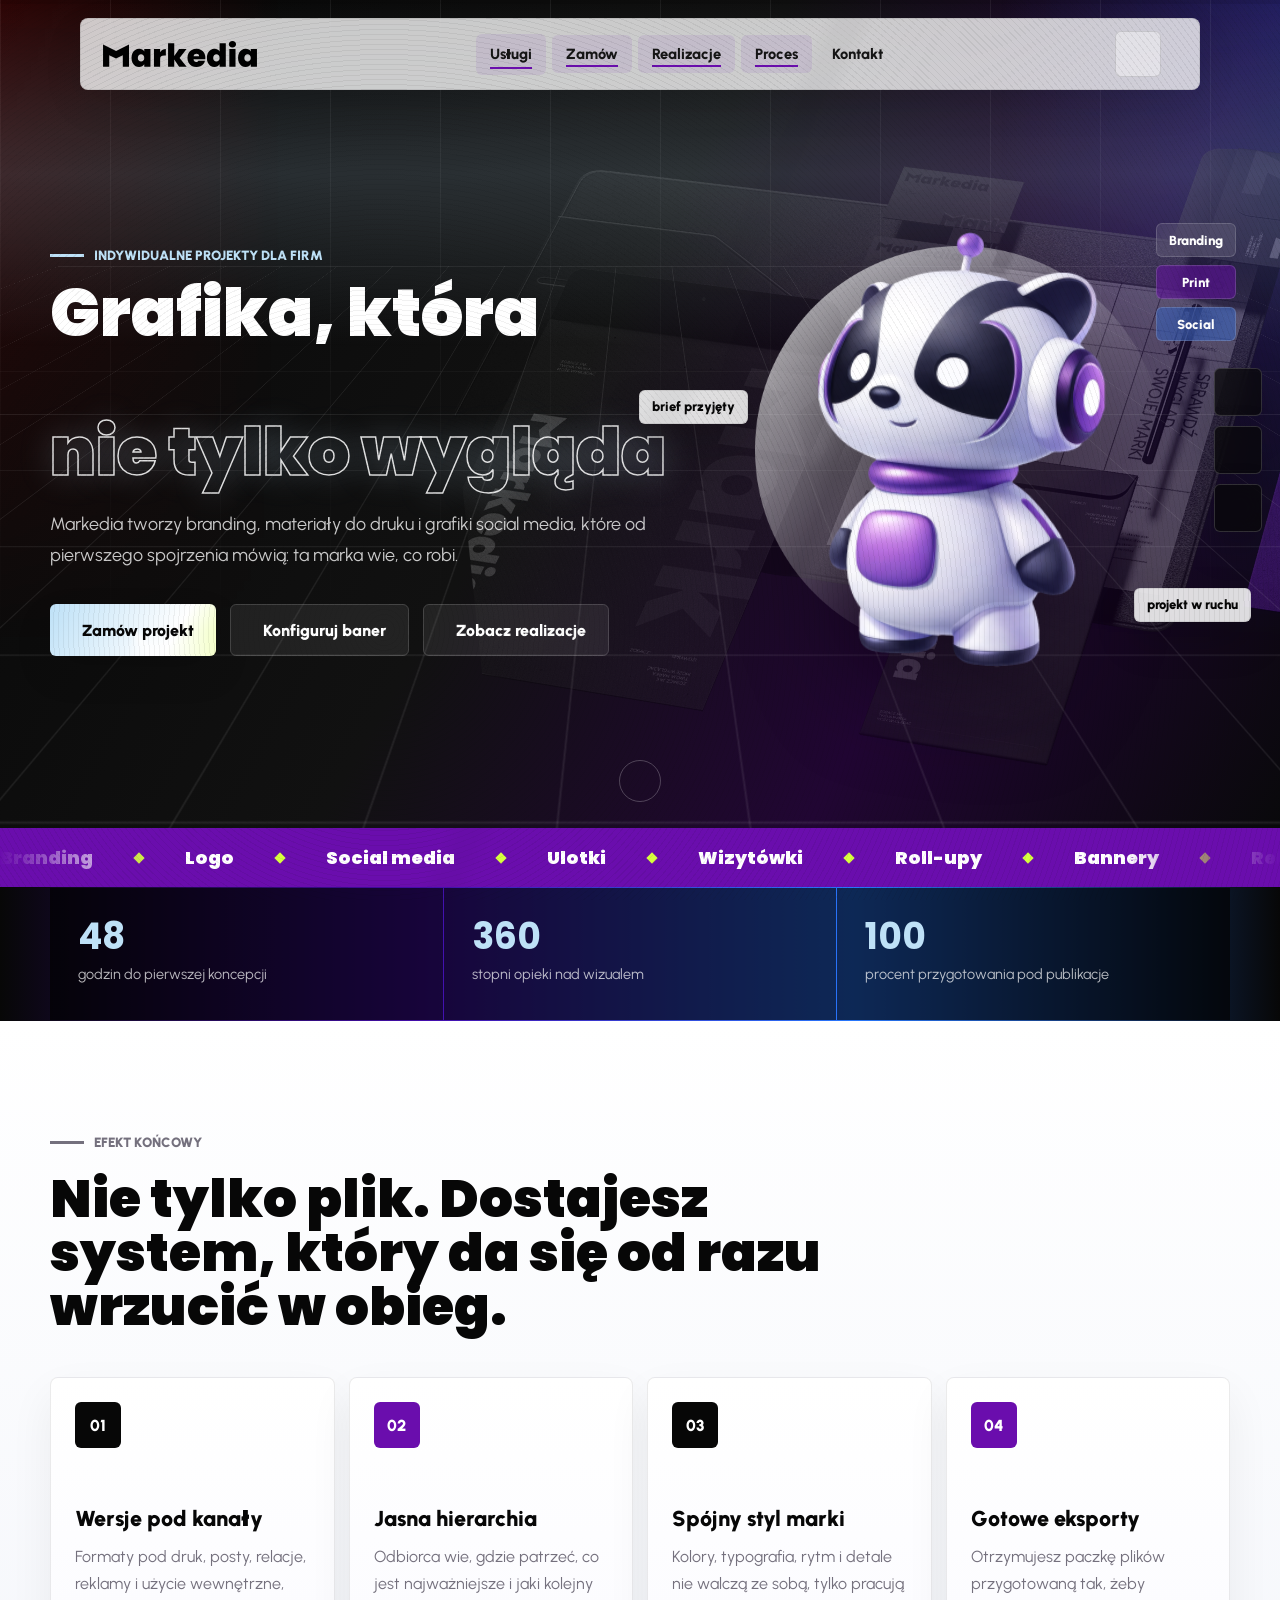
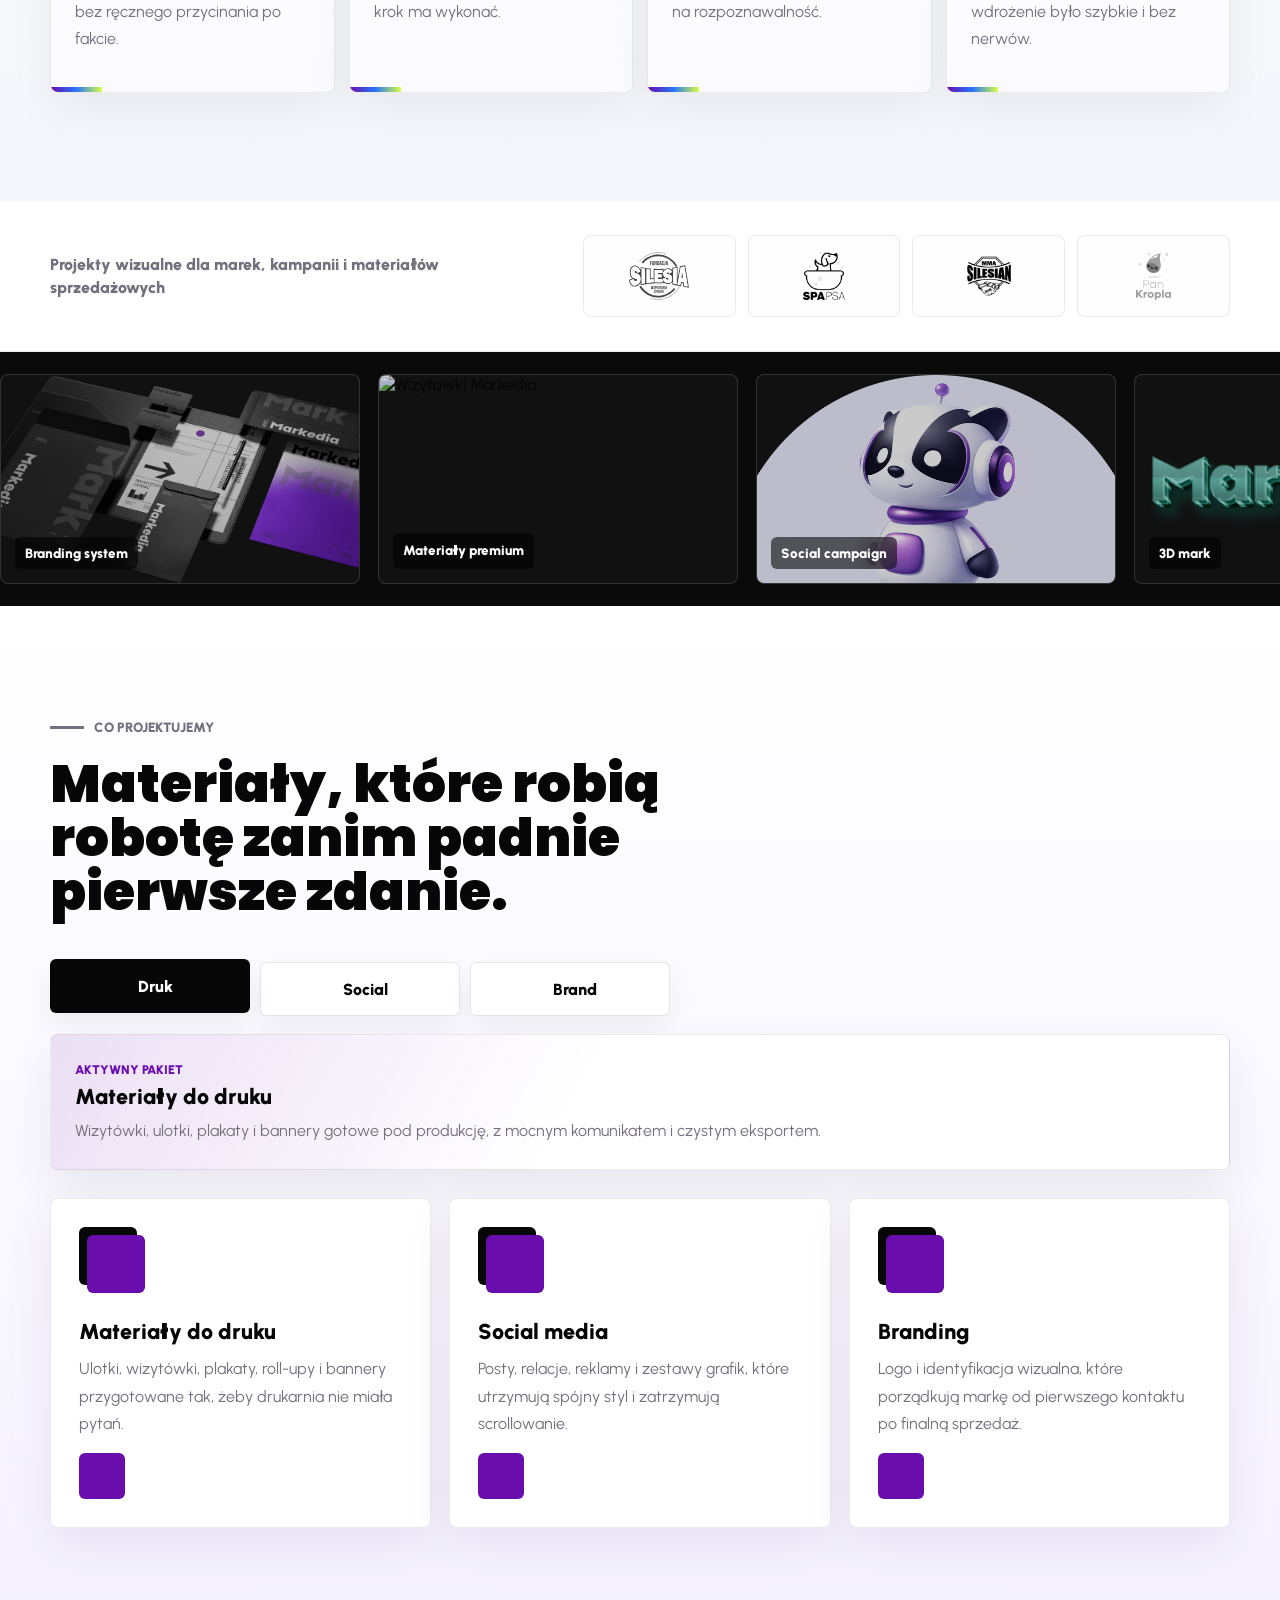
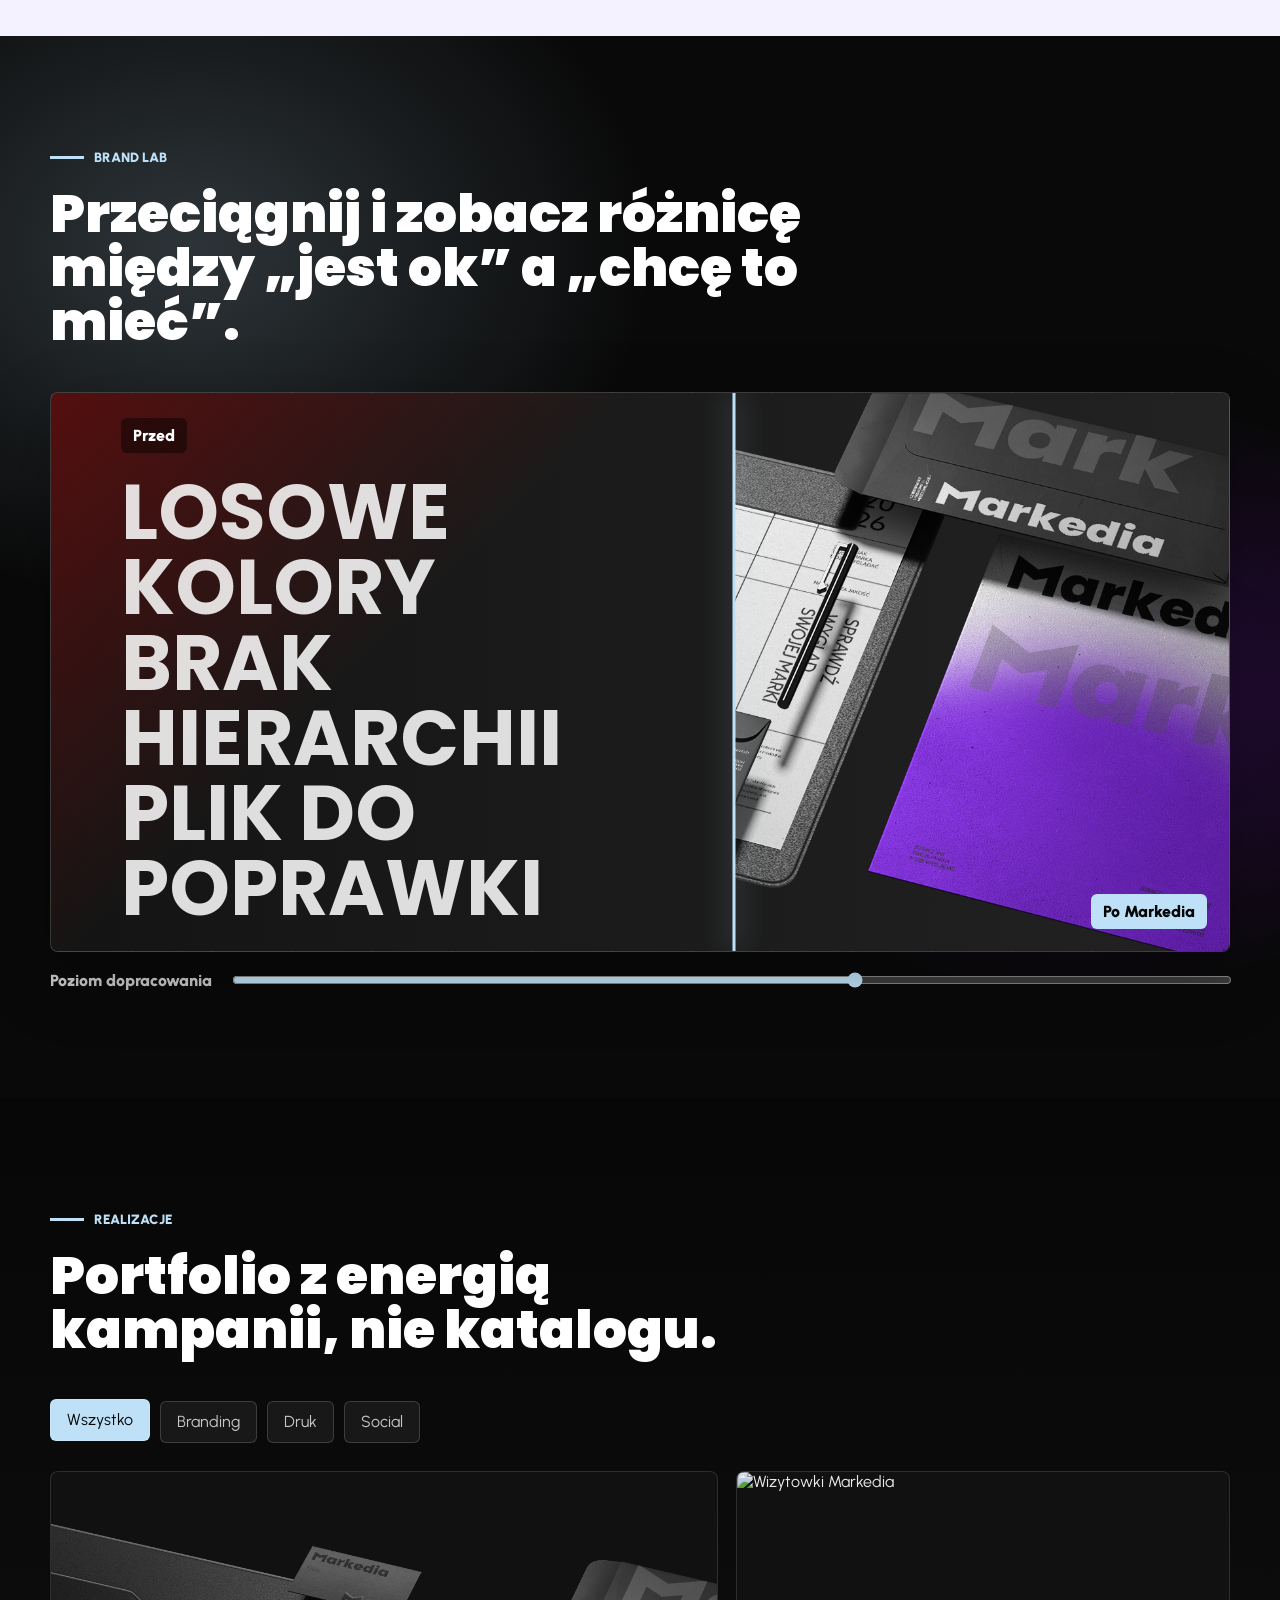
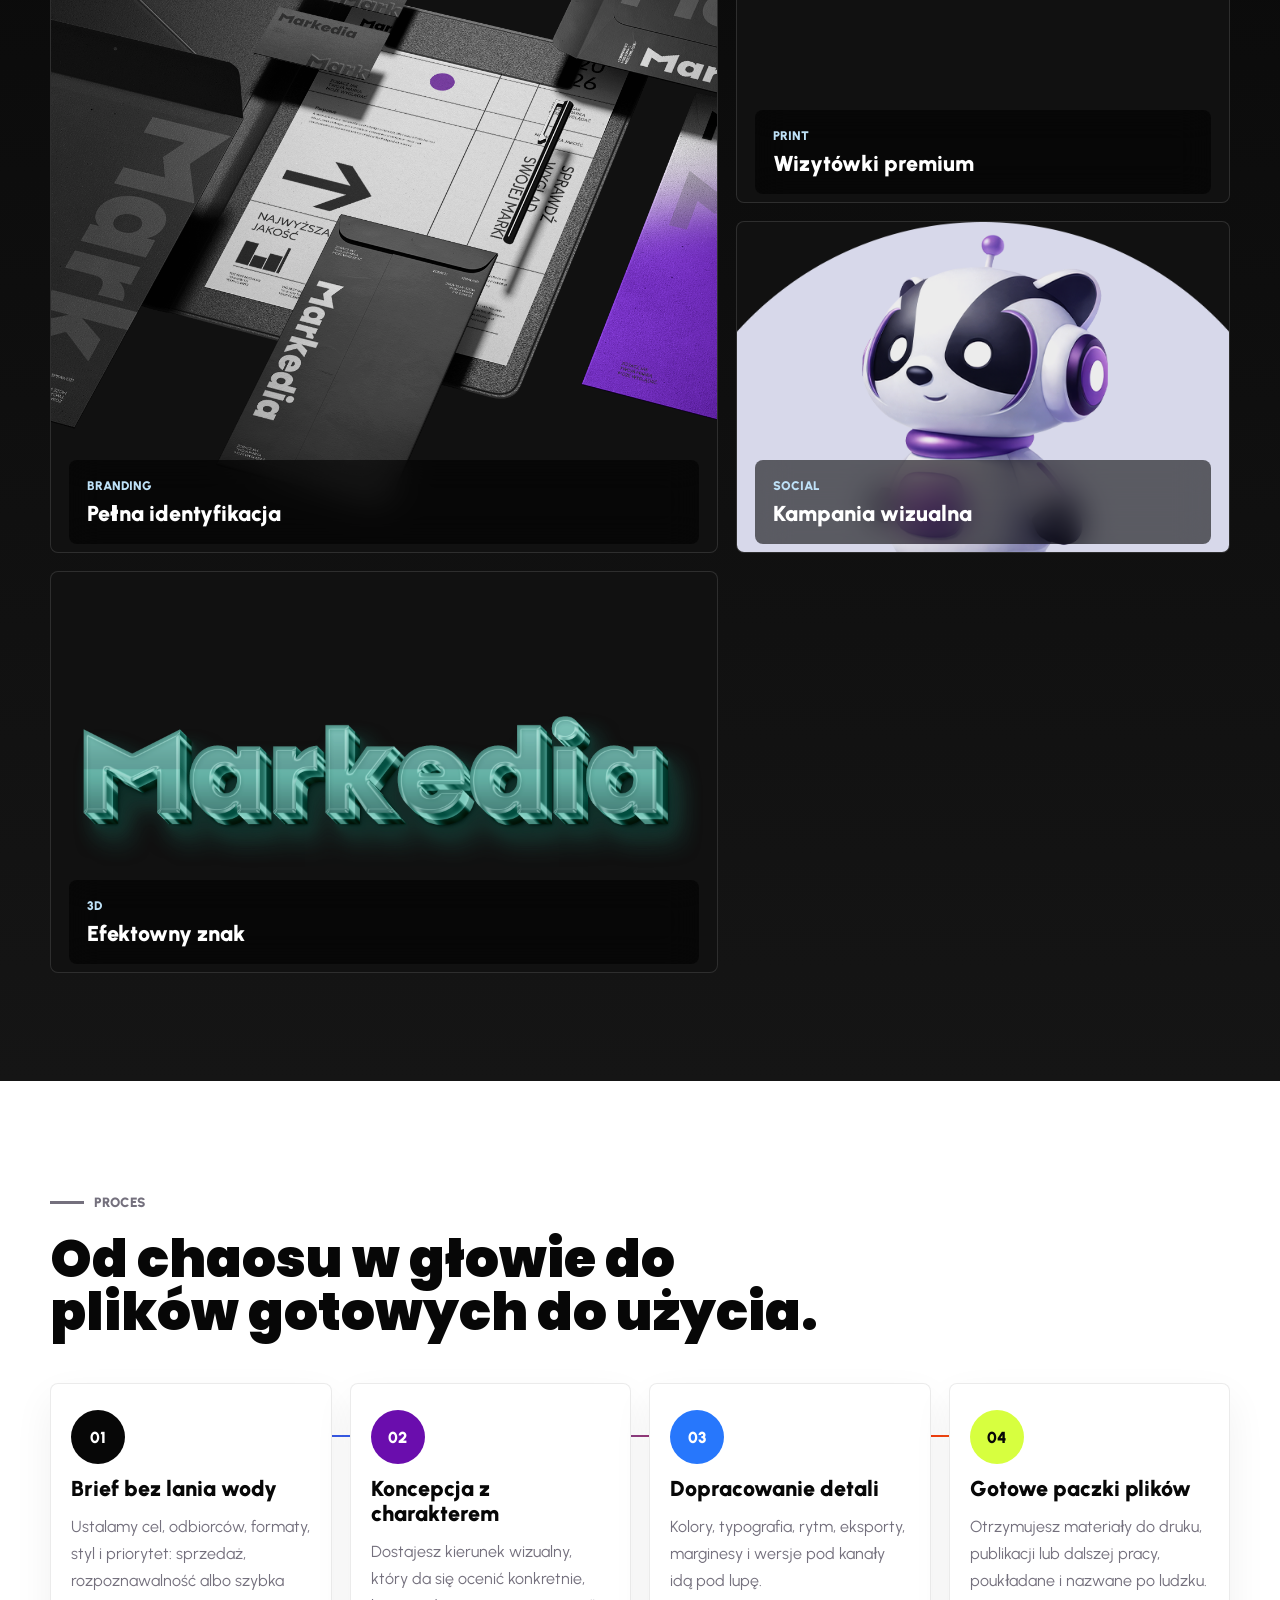
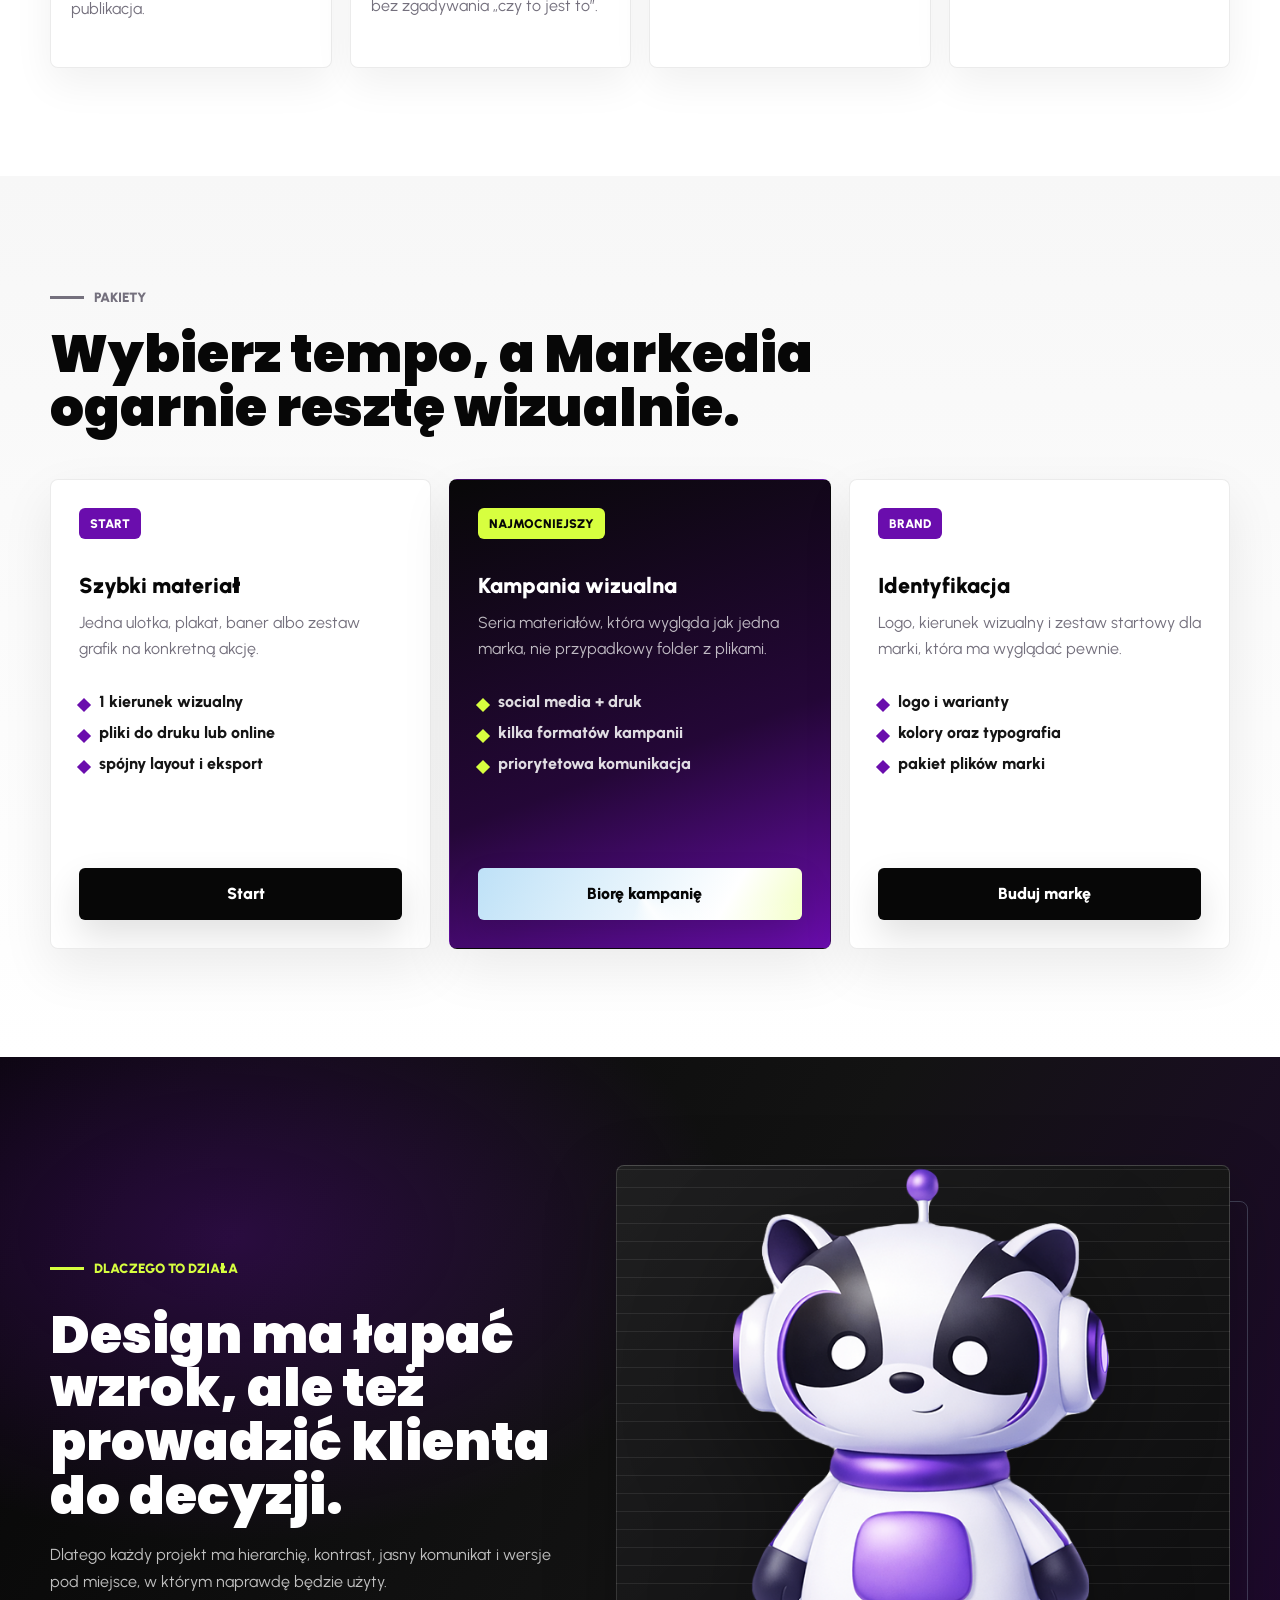
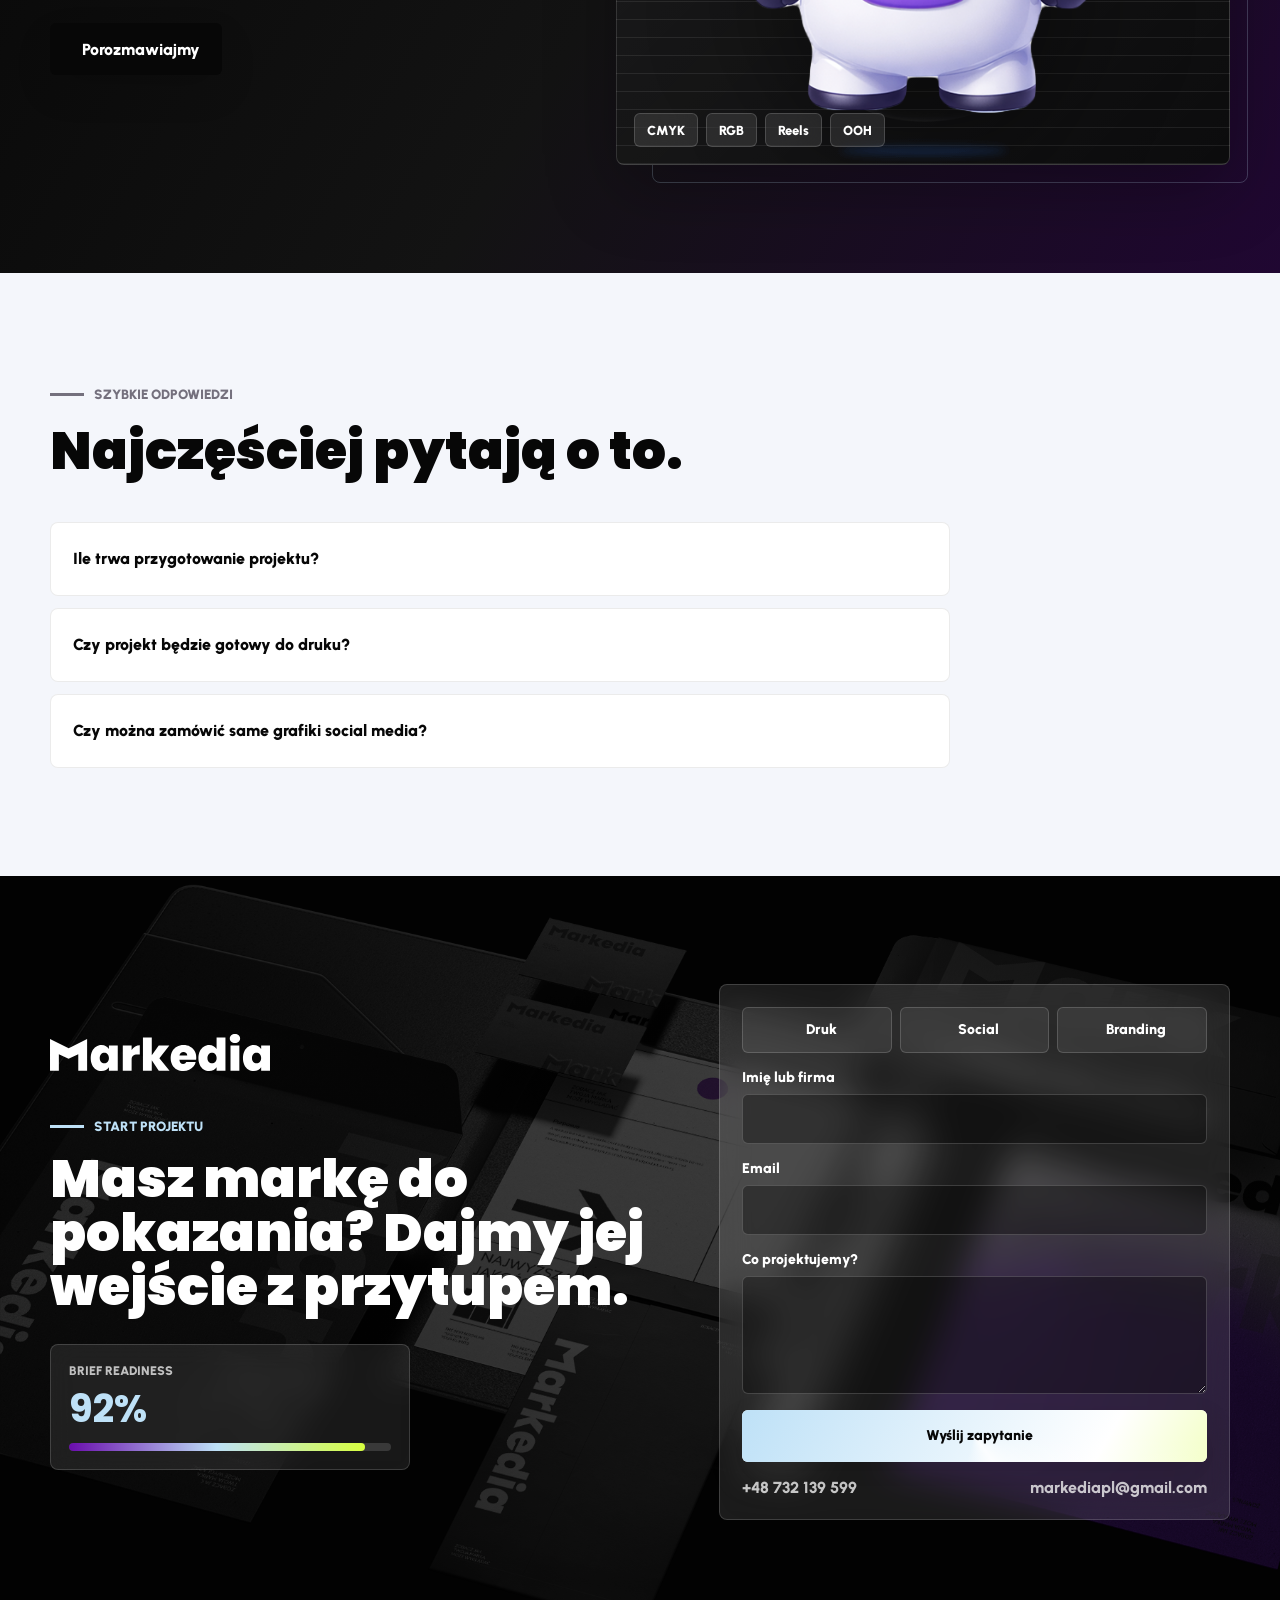
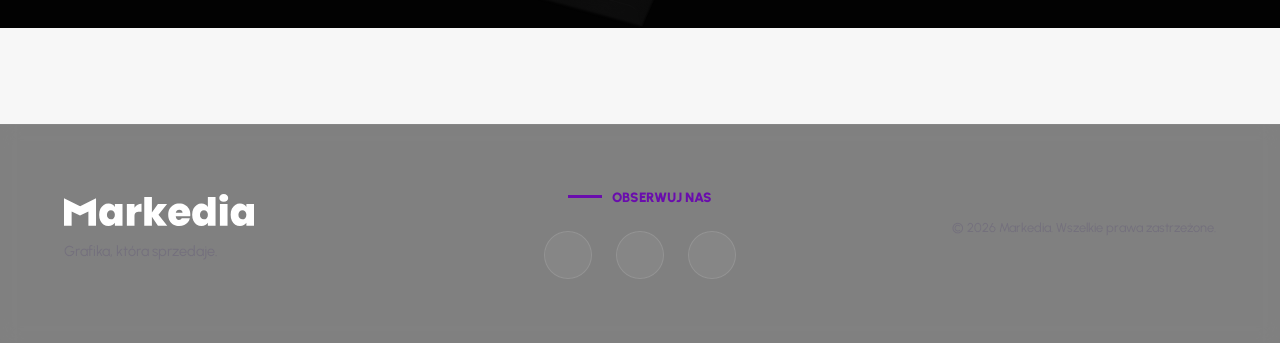
==== index.html @ 6e041738 "Fix HTML error and add social media footer section\n\n- Fixed an empty img tag src attribute in inde" ====
<!doctype html>
<html lang="pl">
  <head>
    <meta charset="UTF-8" />
    <meta name="viewport" content="width=device-width, initial-scale=1.0" />
    <meta
      name="description"
      content="Markedia - projekty graficzne, branding, materialy do druku i grafiki social media, ktore pomagaja firmom wygladac profesjonalnie."
    />
    <title>Markedia - grafika, ktora sprzedaje</title>
    <link rel="icon" href="assets/MARKEDIA-LOGO.svg" type="image/svg+xml" />
    <link rel="preconnect" href="https://fonts.googleapis.com" />
    <link rel="preconnect" href="https://fonts.gstatic.com" crossorigin />
    <link
      href="https://fonts.googleapis.com/css2?family=Poppins:wght@500;600;700;800;900&family=Urbanist:wght@400;500;600;700;800;900&display=swap&subset=latin-ext"
      rel="stylesheet"
    />
    <link rel="stylesheet" href="style.css" />
  </head>
  <body class="is-loading">
    <div class="loader" aria-hidden="true">
      <img src="assets/MARKEDIA-LOGO-WHITE.svg" alt="" />
      <div class="loader__bar"><span></span></div>
    </div>

    <div class="cursor-light" aria-hidden="true"></div>
    <div class="site-noise" aria-hidden="true"></div>
    <canvas class="motion-field" aria-hidden="true"></canvas>
    <div class="scroll-progress" aria-hidden="true"><span></span></div>

    <header class="site-header" data-header>
      <a class="brand" href="#top" aria-label="Markedia - strona glowna">
        <img src="assets/MARKEDIA-LOGO.svg" alt="Markedia" />
      </a>
      <nav class="nav" id="site-nav" aria-label="Nawigacja glowna">
        <a href="#uslugi">Usługi</a>
        <a href="baner.html">Zamów</a>
        <a href="#realizacje">Realizacje</a>
        <a href="#proces">Proces</a>
        <a href="#kontakt">Kontakt</a>
      </nav>
      <button class="menu-toggle" type="button" aria-controls="site-nav" aria-expanded="false" aria-label="Otworz menu">
        <i data-lucide="menu" aria-hidden="true"></i>
      </button>
      <a class="icon-button" href="tel:+48732139599" aria-label="Zadzwon do Markedia">
        <i data-lucide="phone-call" aria-hidden="true"></i>
      </a>
    </header>

    <aside class="quick-actions" aria-label="Szybki kontakt">
      <a href="mailto:markediapl@gmail.com" aria-label="Napisz email">
        <i data-lucide="mail" aria-hidden="true"></i>
      </a>
      <a href="tel:+48732139599" aria-label="Zadzwon">
        <i data-lucide="phone" aria-hidden="true"></i>
      </a>
      <a href="#kontakt" aria-label="Przejdz do formularza">
        <i data-lucide="message-circle" aria-hidden="true"></i>
      </a>
    </aside>

    <main id="top">
      <section class="hero" aria-labelledby="hero-title">
        <div class="hero__background" aria-hidden="true">
          <img class="hero__brandscape" src="assets/BRANDING.png" alt="" data-depth="-0.08" />
          <div class="hero__grid"></div>
          <div class="hero__scan"></div>
        </div>

        <div class="hero__content">
          <p class="eyebrow reveal">Indywidualne projekty dla firm</p>
          <h1 id="hero-title" class="reveal">
            Grafika, która
            <span class="word-rotator" aria-live="polite">
              <b>sprzedaje</b>
              <b>zatrzymuje wzrok</b>
              <b>buduje zaufanie</b>
            </span>
            <span>nie tylko wygląda</span>
          </h1>
          <p class="hero__lead reveal">
            Markedia tworzy branding, materiały do druku i grafiki social media,
            które od pierwszego spojrzenia mówią: ta marka wie, co robi.
          </p>
          <div class="hero__actions reveal">
            <a class="btn btn--primary magnetic" href="mailto:markediapl@gmail.com?subject=Chce%20zamowic%20projekt%20w%20Markedia">
              <i data-lucide="send" aria-hidden="true"></i>
              <span>Zamów projekt</span>
            </a>
            <a class="btn btn--ghost magnetic" href="baner.html">
              <i data-lucide="panel-top" aria-hidden="true"></i>
              <span>Konfiguruj baner</span>
            </a>
            <a class="btn btn--ghost magnetic" href="#realizacje">
              <i data-lucide="sparkles" aria-hidden="true"></i>
              <span>Zobacz realizacje</span>
            </a>
          </div>
        </div>

        <div class="hero__visual" aria-hidden="true">
          <div class="live-brief">
            <div class="live-brief__top">
              <span>Live brief</span>
              <i></i>
            </div>
            <div class="live-brief__rows">
              <span style="--w: 74%"></span>
              <span style="--w: 52%"></span>
              <span style="--w: 88%"></span>
            </div>
            <div class="live-brief__status">projektowanie...</div>
          </div>
          <div class="badge-ring">
            <span>Branding</span>
            <span>Print</span>
            <span>Social</span>
          </div>
          <img class="mascot" src="assets/asdad-e1774390269512.png" alt="" data-depth="0.12" />
          <img class="circle-mark" src="assets/Circle-img-bg-home.png" alt="" data-depth="0.2" />
          <div class="chat-pop chat-pop--one">brief przyjęty</div>
          <div class="chat-pop chat-pop--two">projekt w ruchu</div>
        </div>

        <a class="scroll-cue" href="#uslugi" aria-label="Przewin do uslug">
          <i data-lucide="arrow-down" aria-hidden="true"></i>
        </a>
      </section>

      <section class="ticker" aria-label="Zakres projektow">
        <div class="ticker__track">
          <span>Branding</span>
          <span>Logo</span>
          <span>Social media</span>
          <span>Ulotki</span>
          <span>Wizytówki</span>
          <span>Roll-upy</span>
          <span>Bannery</span>
          <span>Reklamy</span>
          <span>Identyfikacja</span>
          <span>Branding</span>
          <span>Logo</span>
          <span>Social media</span>
          <span>Ulotki</span>
          <span>Wizytówki</span>
          <span>Roll-upy</span>
          <span>Bannery</span>
          <span>Reklamy</span>
          <span>Identyfikacja</span>
        </div>
      </section>

      <section class="proof-strip reveal" aria-label="Najwazniejsze liczby">
        <div>
          <strong data-count="48">0</strong>
          <span>godzin do pierwszej koncepcji</span>
        </div>
        <div>
          <strong data-count="360">0</strong>
          <span>stopni opieki nad wizualem</span>
        </div>
        <div>
          <strong data-count="100">0</strong>
          <span>procent przygotowania pod publikacje</span>
        </div>
      </section>

      <section class="section outcomes" aria-labelledby="outcomes-title">
        <div class="section__intro reveal">
          <p class="eyebrow">Efekt końcowy</p>
          <h2 id="outcomes-title">Nie tylko plik. Dostajesz system, który da się od razu wrzucić w obieg.</h2>
        </div>
        <div class="outcome-stack">
          <article class="outcome-card reveal" data-outcome>
            <span>01</span>
            <h3>Wersje pod kanały</h3>
            <p>Formaty pod druk, posty, relacje, reklamy i użycie wewnętrzne, bez ręcznego przycinania po fakcie.</p>
          </article>
          <article class="outcome-card reveal" data-outcome>
            <span>02</span>
            <h3>Jasna hierarchia</h3>
            <p>Odbiorca wie, gdzie patrzeć, co jest najważniejsze i jaki kolejny krok ma wykonać.</p>
          </article>
          <article class="outcome-card reveal" data-outcome>
            <span>03</span>
            <h3>Spójny styl marki</h3>
            <p>Kolory, typografia, rytm i detale nie walczą ze sobą, tylko pracują na rozpoznawalność.</p>
          </article>
          <article class="outcome-card reveal" data-outcome>
            <span>04</span>
            <h3>Gotowe eksporty</h3>
            <p>Otrzymujesz paczkę plików przygotowaną tak, żeby wdrożenie było szybkie i bez nerwów.</p>
          </article>
        </div>
      </section>

      <section class="logo-strip" aria-label="Wybrane marki i realizacje">
        <span>Projekty wizualne dla marek, kampanii i materiałów sprzedażowych</span>
        <div>
          <img src="assets/FUNDACJA-SILESIA.svg" alt="Fundacja Silesia" />
          <img src="assets/SPAPSA-LOGO_3-01.png" alt="SPAPSA" />
          <img src="assets/500x500-logo-150x150.png" alt="Logo klienta" />
          <img src="assets/Zasob-2.svg" alt="Logo klienta" />
        </div>
      </section>

      <section class="case-rail" aria-label="Szybki przeglad realizacji">
        <div class="case-rail__track">
          <article>
            <img src="assets/BRANDING.png" alt="Branding Markedia" />
            <span>Branding system</span>
          </article>
          <article>
            <img src="assets/WIZYTOWKI-b-scaled.png" alt="Wizytowki Markedia" />
            <span>Materiały premium</span>
          </article>
          <article>
            <img src="assets/Zasob-5-1-1.png" alt="Projekt social media" />
            <span>Social campaign</span>
          </article>
          <article>
            <img src="assets/3D-MARKEDIA.png" alt="Logo 3D Markedia" />
            <span>3D mark</span>
          </article>
          <article>
            <img src="assets/BRANDING.png" alt="Branding Markedia" />
            <span>Branding system</span>
          </article>
          <article>
            <img src="assets/WIZYTOWKI-b-scaled.png" alt="Wizytowki Markedia" />
            <span>Materiały premium</span>
          </article>
        </div>
      </section>

      <section class="section services" id="uslugi" aria-labelledby="services-title">
        <div class="section__intro reveal">
          <p class="eyebrow">Co projektujemy</p>
          <h2 id="services-title">Materiały, które robią robotę zanim padnie pierwsze zdanie.</h2>
        </div>
        <div class="service-tabs reveal" aria-label="Szybki wybor uslugi">
          <button type="button" class="is-active" data-service-tab="print">
            <i data-lucide="printer" aria-hidden="true"></i>
            <span>Druk</span>
          </button>
          <button type="button" data-service-tab="social">
            <i data-lucide="megaphone" aria-hidden="true"></i>
            <span>Social</span>
          </button>
          <button type="button" data-service-tab="brand">
            <i data-lucide="badge-check" aria-hidden="true"></i>
            <span>Brand</span>
          </button>
        </div>
        <div class="service-preview reveal" data-service-preview>
          <div>
            <span>aktywny pakiet</span>
            <h3>Materiały do druku</h3>
            <p>Wizytówki, ulotki, plakaty i bannery gotowe pod produkcję, z mocnym komunikatem i czystym eksportem.</p>
          </div>
          <i data-lucide="arrow-up-right" aria-hidden="true"></i>
        </div>
        <div class="service-grid">
          <article class="service-card reveal tilt-card">
            <div class="service-card__icon"><i data-lucide="printer" aria-hidden="true"></i></div>
            <h3>Materiały do druku</h3>
            <p>Ulotki, wizytówki, plakaty, roll-upy i bannery przygotowane tak, żeby drukarnia nie miała pytań.</p>
            <a href="mailto:markediapl@gmail.com?subject=Materialy%20do%20druku" aria-label="Zapytaj o materialy do druku">
              <i data-lucide="arrow-up-right" aria-hidden="true"></i>
            </a>
          </article>
          <article class="service-card reveal tilt-card">
            <div class="service-card__icon"><i data-lucide="megaphone" aria-hidden="true"></i></div>
            <h3>Social media</h3>
            <p>Posty, relacje, reklamy i zestawy grafik, które utrzymują spójny styl i zatrzymują scrollowanie.</p>
            <a href="mailto:markediapl@gmail.com?subject=Grafiki%20social%20media" aria-label="Zapytaj o grafiki social media">
              <i data-lucide="arrow-up-right" aria-hidden="true"></i>
            </a>
          </article>
          <article class="service-card reveal tilt-card">
            <div class="service-card__icon"><i data-lucide="badge-check" aria-hidden="true"></i></div>
            <h3>Branding</h3>
            <p>Logo i identyfikacja wizualna, które porządkują markę od pierwszego kontaktu po finalną sprzedaż.</p>
            <a href="mailto:markediapl@gmail.com?subject=Branding%20dla%20firmy" aria-label="Zapytaj o branding">
              <i data-lucide="arrow-up-right" aria-hidden="true"></i>
            </a>
          </article>
        </div>
      </section>

      <section class="section brand-lab" aria-labelledby="lab-title">
        <div class="section__intro reveal">
          <p class="eyebrow">Brand lab</p>
          <h2 id="lab-title">Przeciągnij i zobacz różnicę między „jest ok” a „chcę to mieć”.</h2>
        </div>
        <div class="compare reveal">
          <div class="compare__stage">
            <div class="compare__before">
              <span>Przed</span>
              <strong>losowe kolory<br />brak hierarchii<br />plik do poprawki</strong>
            </div>
            <div class="compare__after">
              <img src="assets/BRANDING.png" alt="Gotowy branding Markedia" />
              <span>Po Markedia</span>
            </div>
            <div class="compare__handle" aria-hidden="true">
              <i data-lucide="chevrons-left-right" aria-hidden="true"></i>
            </div>
          </div>
          <label class="compare__control">
            <span>Poziom dopracowania</span>
            <input type="range" min="18" max="82" value="58" data-compare />
          </label>
        </div>
      </section>

      <section class="section showcase" id="realizacje" aria-labelledby="showcase-title">
        <div class="section__intro reveal">
          <p class="eyebrow">Realizacje</p>
          <h2 id="showcase-title">Portfolio z energią kampanii, nie katalogu.</h2>
        </div>

        <div class="filter-bar reveal" role="tablist" aria-label="Filtr realizacji">
          <button class="filter is-active" type="button" data-filter="all">Wszystko</button>
          <button class="filter" type="button" data-filter="branding">Branding</button>
          <button class="filter" type="button" data-filter="print">Druk</button>
          <button class="filter" type="button" data-filter="social">Social</button>
        </div>

        <div class="portfolio-grid">
          <article class="portfolio-item reveal" data-category="branding">
            <img src="assets/BRANDING.png" alt="Branding Markedia na materialach firmowych" />
            <div class="portfolio-item__caption">
              <span>Branding</span>
              <h3>Pełna identyfikacja</h3>
            </div>
            <button class="portfolio-open" type="button" aria-label="Powieksz realizacje: Pelna identyfikacja">
              <i data-lucide="maximize-2" aria-hidden="true"></i>
            </button>
          </article>
          <article class="portfolio-item reveal" data-category="print">
            <img src="assets/WIZYTOWKI-b-scaled.png" alt="Wizytowki Markedia" />
            <div class="portfolio-item__caption">
              <span>Print</span>
              <h3>Wizytówki premium</h3>
            </div>
            <button class="portfolio-open" type="button" aria-label="Powieksz realizacje: Wizytowki premium">
              <i data-lucide="maximize-2" aria-hidden="true"></i>
            </button>
          </article>
          <article class="portfolio-item reveal" data-category="social">
            <img src="assets/Zasob-5-1-1.png" alt="Projekt graficzny Markedia" />
            <div class="portfolio-item__caption">
              <span>Social</span>
              <h3>Kampania wizualna</h3>
            </div>
            <button class="portfolio-open" type="button" aria-label="Powieksz realizacje: Kampania wizualna">
              <i data-lucide="maximize-2" aria-hidden="true"></i>
            </button>
          </article>
          <article class="portfolio-item reveal" data-category="branding">
            <img src="assets/3D-MARKEDIA.png" alt="Logo 3D Markedia" />
            <div class="portfolio-item__caption">
              <span>3D</span>
              <h3>Efektowny znak</h3>
            </div>
            <button class="portfolio-open" type="button" aria-label="Powieksz realizacje: Efektowny znak">
              <i data-lucide="maximize-2" aria-hidden="true"></i>
            </button>
          </article>
        </div>
      </section>

      <section class="section process" id="proces" aria-labelledby="process-title">
        <div class="section__intro reveal">
          <p class="eyebrow">Proces</p>
          <h2 id="process-title">Od chaosu w głowie do plików gotowych do użycia.</h2>
        </div>
        <div class="process-line">
          <article class="process-step reveal">
            <span>01</span>
            <h3>Brief bez lania wody</h3>
            <p>Ustalamy cel, odbiorców, formaty, styl i priorytet: sprzedaż, rozpoznawalność albo szybka publikacja.</p>
          </article>
          <article class="process-step reveal">
            <span>02</span>
            <h3>Koncepcja z charakterem</h3>
            <p>Dostajesz kierunek wizualny, który da się ocenić konkretnie, bez zgadywania „czy to jest to”.</p>
          </article>
          <article class="process-step reveal">
            <span>03</span>
            <h3>Dopracowanie detali</h3>
            <p>Kolory, typografia, rytm, eksporty, marginesy i wersje pod kanały idą pod lupę.</p>
          </article>
          <article class="process-step reveal">
            <span>04</span>
            <h3>Gotowe paczki plików</h3>
            <p>Otrzymujesz materiały do druku, publikacji lub dalszej pracy, poukładane i nazwane po ludzku.</p>
          </article>
        </div>
      </section>

      <section class="section packages" aria-labelledby="packages-title">
        <div class="section__intro reveal">
          <p class="eyebrow">Pakiety</p>
          <h2 id="packages-title">Wybierz tempo, a Markedia ogarnie resztę wizualnie.</h2>
        </div>
        <div class="package-grid">
          <article class="package-card reveal">
            <span class="package-card__tag">Start</span>
            <h3>Szybki materiał</h3>
            <p>Jedna ulotka, plakat, baner albo zestaw grafik na konkretną akcję.</p>
            <ul>
              <li>1 kierunek wizualny</li>
              <li>pliki do druku lub online</li>
              <li>spójny layout i eksport</li>
            </ul>
            <a href="mailto:markediapl@gmail.com?subject=Pakiet%20Start" class="btn btn--dark magnetic">
              <i data-lucide="zap" aria-hidden="true"></i>
              <span>Start</span>
            </a>
          </article>
          <article class="package-card package-card--hot reveal">
            <span class="package-card__tag">Najmocniejszy</span>
            <h3>Kampania wizualna</h3>
            <p>Seria materiałów, która wygląda jak jedna marka, nie przypadkowy folder z plikami.</p>
            <ul>
              <li>social media + druk</li>
              <li>kilka formatów kampanii</li>
              <li>priorytetowa komunikacja</li>
            </ul>
            <a href="mailto:markediapl@gmail.com?subject=Pakiet%20Kampania%20wizualna" class="btn btn--primary magnetic">
              <i data-lucide="flame" aria-hidden="true"></i>
              <span>Biorę kampanię</span>
            </a>
          </article>
          <article class="package-card reveal">
            <span class="package-card__tag">Brand</span>
            <h3>Identyfikacja</h3>
            <p>Logo, kierunek wizualny i zestaw startowy dla marki, która ma wyglądać pewnie.</p>
            <ul>
              <li>logo i warianty</li>
              <li>kolory oraz typografia</li>
              <li>pakiet plików marki</li>
            </ul>
            <a href="mailto:markediapl@gmail.com?subject=Pakiet%20Identyfikacja" class="btn btn--dark magnetic">
              <i data-lucide="badge-check" aria-hidden="true"></i>
              <span>Buduj markę</span>
            </a>
          </article>
        </div>
      </section>

      <section class="section impact" aria-labelledby="impact-title">
        <div class="impact__copy reveal">
          <p class="eyebrow">Dlaczego to działa</p>
          <h2 id="impact-title">Design ma łapać wzrok, ale też prowadzić klienta do decyzji.</h2>
          <p>
            Dlatego każdy projekt ma hierarchię, kontrast, jasny komunikat i wersje pod miejsce, w którym naprawdę
            będzie użyty.
          </p>
          <a class="btn btn--dark magnetic" href="#kontakt">
            <i data-lucide="message-square" aria-hidden="true"></i>
            <span>Porozmawiajmy</span>
          </a>
        </div>
        <div class="impact-board reveal" aria-hidden="true">
          <div class="impact-board__screen">
            <img src="assets/HOME-IMAGE-1.png" alt="" />
            <div class="scanner"></div>
          </div>
          <div class="impact-board__chips">
            <span>CMYK</span>
            <span>RGB</span>
            <span>Reels</span>
            <span>OOH</span>
          </div>
        </div>
      </section>

      <section class="section faq" aria-labelledby="faq-title">
        <div class="section__intro reveal">
          <p class="eyebrow">Szybkie odpowiedzi</p>
          <h2 id="faq-title">Najczęściej pytają o to.</h2>
        </div>
        <div class="faq-list">
          <article class="faq-item reveal">
            <button type="button" aria-expanded="false">
              <span>Ile trwa przygotowanie projektu?</span>
              <i data-lucide="plus" aria-hidden="true"></i>
            </button>
            <p>Po briefie Markedia może przygotować pierwszą koncepcję nawet w 48 godzin, zależnie od zakresu i liczby formatów.</p>
          </article>
          <article class="faq-item reveal">
            <button type="button" aria-expanded="false">
              <span>Czy projekt będzie gotowy do druku?</span>
              <i data-lucide="plus" aria-hidden="true"></i>
            </button>
            <p>Tak. Materiały do druku są przygotowywane z myślą o marginesach, spadach, czytelności i właściwym eksporcie.</p>
          </article>
          <article class="faq-item reveal">
            <button type="button" aria-expanded="false">
              <span>Czy można zamówić same grafiki social media?</span>
              <i data-lucide="plus" aria-hidden="true"></i>
            </button>
            <p>Tak. Możesz zamówić pojedynczy pakiet grafik, serię postów, reklamy albo spójne szablony do dalszego użycia.</p>
          </article>
        </div>
      </section>

      <section class="contact" id="kontakt" aria-labelledby="contact-title">
        <div class="contact__inner">
          <div class="contact__copy reveal">
            <img src="assets/MARKEDIA-LOGO-WHITE.svg" alt="Markedia" />
            <p class="eyebrow">Start projektu</p>
            <h2 id="contact-title">Masz markę do pokazania? Dajmy jej wejście z przytupem.</h2>
            <div class="contact-score" aria-label="Szybka ocena przygotowania briefu">
              <span>Brief readiness</span>
              <strong>92%</strong>
              <div><i></i></div>
            </div>
          </div>
          <form class="contact-form reveal" action="mailto:markediapl@gmail.com" method="post" enctype="text/plain">
            <div class="brief-picks" aria-label="Wybierz typ projektu">
              <button type="button" data-brief="Potrzebuję materiałów do druku: ulotka / wizytówka / plakat / baner.">
                <i data-lucide="printer" aria-hidden="true"></i>
                <span>Druk</span>
              </button>
              <button type="button" data-brief="Potrzebuję grafik do social media: posty / relacje / reklamy / szablony.">
                <i data-lucide="megaphone" aria-hidden="true"></i>
                <span>Social</span>
              </button>
              <button type="button" data-brief="Potrzebuję brandingu: logo / kolory / typografia / pakiet plików.">
                <i data-lucide="badge-check" aria-hidden="true"></i>
                <span>Branding</span>
              </button>
            </div>
            <label>
              <span>Imię lub firma</span>
              <input name="name" type="text" autocomplete="name" required />
            </label>
            <label>
              <span>Email</span>
              <input name="email" type="email" autocomplete="email" required />
            </label>
            <label>
              <span>Co projektujemy?</span>
              <textarea name="message" rows="4" required></textarea>
            </label>
            <button class="btn btn--primary magnetic" type="submit">
              <i data-lucide="rocket" aria-hidden="true"></i>
              <span>Wyślij zapytanie</span>
            </button>
            <div class="contact-form__meta">
              <a href="tel:+48732139599">+48 732 139 599</a>
              <a href="mailto:markediapl@gmail.com">markediapl@gmail.com</a>
            </div>
          </form>
        </div>
      </section>
    </main>

    <footer class="site-footer reveal">
      <div class="footer__inner">
        <div class="footer__brand">
          <img src="assets/MARKEDIA-LOGO-WHITE.svg" alt="Markedia" />
          <p>Grafika, która sprzedaje.</p>
        </div>
        <div class="footer__socials">
          <p class="eyebrow">Obserwuj nas</p>
          <div class="social-links">
            <a href="#" aria-label="Instagram" class="magnetic" target="_blank" rel="noopener noreferrer"><i data-lucide="instagram" aria-hidden="true"></i></a>
            <a href="#" aria-label="Facebook" class="magnetic" target="_blank" rel="noopener noreferrer"><i data-lucide="facebook" aria-hidden="true"></i></a>
            <a href="#" aria-label="LinkedIn" class="magnetic" target="_blank" rel="noopener noreferrer"><i data-lucide="linkedin" aria-hidden="true"></i></a>
          </div>
        </div>
        <div class="footer__legal">
          <p>&copy; 2026 Markedia. Wszelkie prawa zastrzeżone.</p>
        </div>
      </div>
    </footer>

    <div class="lightbox" aria-hidden="true" role="dialog" aria-modal="true" aria-label="Podglad realizacji">
      <button class="lightbox__close" type="button" aria-label="Zamknij podglad">
        <i data-lucide="x" aria-hidden="true"></i>
      </button>
      <img src="[data-uri]" alt="" />
      <p></p>
    </div>

    <script
      src="https://unpkg.com/lucide@latest/dist/umd/lucide.min.js"
      async
      onload="window.lucide && window.lucide.createIcons()"
    ></script>
    <script src="script.js"></script>
  </body>
</html>
---- style.css ----
:root {
  --purple: #6a0dad;
  --purple-dark: #440dad;
  --blue: #2777fc;
  --ice: #bee1f7;
  --red: #fd0000;
  --lime: #d7ff3f;
  --ink: #070707;
  --graphite: #151515;
  --paper: #f7f7f7;
  --muted: #74707d;
  --line: rgba(255, 255, 255, 0.16);
  --shadow: 0 24px 70px rgba(0, 0, 0, 0.28);
  --radius: 8px;
  --ease: cubic-bezier(0.19, 1, 0.22, 1);
}

* {
  box-sizing: border-box;
}

html {
  scroll-behavior: smooth;
}

body {
  margin: 0;
  color: var(--ink);
  background: var(--paper);
  font-family: "Urbanist", "Poppins", Arial, sans-serif;
  overflow-x: hidden;
}

body.is-loading {
  overflow: hidden;
}

img {
  display: block;
  max-width: 100%;
}

a {
  color: inherit;
  text-decoration: none;
}

button,
input,
textarea {
  font: inherit;
}

::selection {
  color: #fff;
  background: var(--purple);
}

.site-noise {
  position: fixed;
  inset: 0;
  z-index: 60;
  pointer-events: none;
  opacity: 0.055;
  background-image:
    linear-gradient(115deg, transparent 0 49%, rgba(0, 0, 0, 0.5) 50% 51%, transparent 52% 100%),
    repeating-radial-gradient(circle at 30% 70%, #000 0 1px, transparent 1px 5px);
  mix-blend-mode: multiply;
}

.motion-field {
  position: fixed;
  inset: 0;
  z-index: 0;
  width: 100%;
  height: 100%;
  pointer-events: none;
  opacity: 0.58;
}

.scroll-progress {
  position: fixed;
  left: 0;
  top: 0;
  z-index: 90;
  width: 100%;
  height: 4px;
  background: rgba(0, 0, 0, 0.08);
}

.scroll-progress span {
  display: block;
  width: 0%;
  height: 100%;
  background: linear-gradient(90deg, var(--purple), var(--blue), var(--lime));
  box-shadow: 0 0 20px rgba(106, 13, 173, 0.62);
}

.cursor-light {
  position: fixed;
  left: 0;
  top: 0;
  z-index: 50;
  width: 360px;
  height: 360px;
  pointer-events: none;
  opacity: 0;
  transform: translate(-50%, -50%);
  background:
    radial-gradient(circle, rgba(190, 225, 247, 0.44), rgba(106, 13, 173, 0.18) 35%, transparent 66%);
  filter: blur(20px);
  mix-blend-mode: screen;
  transition: opacity 240ms ease;
}

.loader {
  position: fixed;
  inset: 0;
  z-index: 100;
  display: grid;
  place-items: center;
  gap: 28px;
  background: #050505;
  transition: transform 900ms var(--ease), opacity 650ms ease;
}

.loader img {
  width: 220px;
  animation: loaderPulse 1.4s ease-in-out infinite alternate;
}

.loader__bar {
  width: 230px;
  height: 4px;
  overflow: hidden;
  background: rgba(255, 255, 255, 0.16);
}

.loader__bar span {
  display: block;
  width: 42%;
  height: 100%;
  background: linear-gradient(90deg, var(--purple), var(--ice), var(--lime));
  animation: loaderRun 1s ease-in-out infinite;
}

body:not(.is-loading) .loader {
  opacity: 0;
  transform: translateY(-100%);
  pointer-events: none;
}

.site-header {
  position: fixed;
  top: 18px;
  left: 50%;
  z-index: 40;
  display: grid;
  grid-template-columns: auto 1fr auto auto;
  align-items: center;
  gap: 24px;
  width: min(1120px, calc(100% - 32px));
  min-height: 70px;
  padding: 12px 14px 12px 22px;
  border: 1px solid rgba(0, 0, 0, 0.08);
  border-radius: var(--radius);
  background: rgba(255, 255, 255, 0.78);
  box-shadow: 0 14px 40px rgba(0, 0, 0, 0.08);
  backdrop-filter: blur(18px);
  transform: translateX(-50%);
  transition: background 300ms ease, transform 300ms ease, border-color 300ms ease;
}

.site-header.is-scrolled {
  background: rgba(7, 7, 7, 0.86);
  border-color: rgba(255, 255, 255, 0.14);
}

.site-header.is-scrolled .brand img {
  filter: invert(1);
}

.site-header.is-scrolled .nav a,
.site-header.is-scrolled .menu-toggle,
.site-header.is-scrolled .icon-button {
  color: #fff;
}

.brand img {
  width: 154px;
  height: auto;
  transition: filter 300ms ease;
}

.nav {
  display: flex;
  align-items: center;
  justify-content: center;
  gap: 6px;
}

.nav a {
  position: relative;
  padding: 10px 14px;
  color: var(--graphite);
  font-size: 0.92rem;
  font-weight: 800;
  border-radius: 6px;
  transition: color 200ms ease, background 200ms ease;
}

.nav a::after {
  position: absolute;
  left: 14px;
  right: 14px;
  bottom: 6px;
  height: 2px;
  content: "";
  background: var(--purple);
  transform: scaleX(0);
  transform-origin: left;
  transition: transform 260ms var(--ease);
}

.nav a:hover,
.nav a.is-active {
  background: rgba(106, 13, 173, 0.08);
}

.nav a:hover::after,
.nav a.is-active::after {
  transform: scaleX(1);
}

.icon-button {
  display: grid;
  place-items: center;
  width: 46px;
  height: 46px;
  color: var(--ink);
  border: 1px solid rgba(0, 0, 0, 0.12);
  border-radius: 6px;
  background: rgba(255, 255, 255, 0.42);
  transition: transform 220ms var(--ease), background 220ms ease;
}

.menu-toggle {
  display: none;
  place-items: center;
  width: 46px;
  height: 46px;
  color: var(--ink);
  border: 1px solid rgba(0, 0, 0, 0.12);
  border-radius: 6px;
  background: rgba(255, 255, 255, 0.42);
  cursor: pointer;
}

.icon-button:hover {
  transform: translateY(-3px) rotate(-4deg);
  background: var(--ice);
}

.icon-button svg,
.menu-toggle svg,
.btn svg,
.service-card svg,
.scroll-cue svg {
  width: 20px;
  height: 20px;
  stroke-width: 2.4;
}

.quick-actions {
  position: fixed;
  right: 18px;
  top: 50%;
  z-index: 38;
  display: grid;
  gap: 10px;
  transform: translateY(-50%);
}

.quick-actions a {
  display: grid;
  place-items: center;
  width: 48px;
  height: 48px;
  color: #fff;
  border: 1px solid rgba(255, 255, 255, 0.16);
  border-radius: 6px;
  background: rgba(7, 7, 7, 0.72);
  box-shadow: 0 14px 36px rgba(0, 0, 0, 0.22);
  backdrop-filter: blur(14px);
  transition: transform 220ms var(--ease), background 220ms ease;
}

.quick-actions a:hover {
  background: var(--purple);
  transform: translateX(-5px);
}

.hero {
  position: relative;
  min-height: 92vh;
  display: grid;
  grid-template-columns: minmax(0, 0.98fr) minmax(380px, 0.72fr);
  align-items: center;
  gap: 34px;
  overflow: hidden;
  padding: 140px max(24px, calc((100vw - 1180px) / 2)) 70px;
  color: #fff;
  background:
    linear-gradient(120deg, #070707 0%, #111 45%, #210633 73%, #09090b 100%);
}

.hero::before {
  position: absolute;
  inset: 0;
  content: "";
  pointer-events: none;
  background:
    linear-gradient(90deg, rgba(253, 0, 0, 0.16), transparent 22% 78%, rgba(39, 119, 252, 0.22)),
    repeating-linear-gradient(90deg, rgba(255, 255, 255, 0.07) 0 1px, transparent 1px 110px);
  mask-image: linear-gradient(to bottom, black, transparent 78%);
}

.hero__background {
  position: absolute;
  inset: 0;
  overflow: hidden;
}

.hero__brandscape {
  position: absolute;
  right: -22%;
  bottom: 2%;
  width: 86%;
  min-width: 720px;
  opacity: 0.28;
  transform: rotate(-6deg);
  filter: saturate(1.12) contrast(1.08);
}

.hero__grid {
  position: absolute;
  inset: -25%;
  background:
    linear-gradient(rgba(255, 255, 255, 0.08) 1px, transparent 1px),
    linear-gradient(90deg, rgba(255, 255, 255, 0.08) 1px, transparent 1px);
  background-size: 92px 92px;
  transform: perspective(600px) rotateX(58deg) translateY(13%);
  animation: gridMove 9s linear infinite;
}

.hero__scan {
  position: absolute;
  inset: 0;
  background: linear-gradient(180deg, transparent, rgba(190, 225, 247, 0.16), transparent);
  height: 42%;
  animation: scanHero 5s ease-in-out infinite;
}

.hero__content {
  position: relative;
  z-index: 2;
  max-width: 680px;
}

.eyebrow {
  display: inline-flex;
  align-items: center;
  gap: 10px;
  margin: 0 0 18px;
  color: var(--purple);
  font-size: 0.84rem;
  font-weight: 900;
  text-transform: uppercase;
}

.hero .eyebrow {
  color: var(--ice);
}

.eyebrow::before {
  width: 34px;
  height: 3px;
  content: "";
  background: currentColor;
}

h1,
h2,
h3,
p {
  margin-top: 0;
}

h1 {
  margin-bottom: 24px;
  font-family: "Poppins", "Urbanist", Arial, sans-serif;
  font-size: clamp(3.85rem, 5.2vw, 4.85rem);
  line-height: 0.96;
  font-weight: 900;
  letter-spacing: 0;
}

h1 span {
  display: block;
  color: transparent;
  -webkit-text-stroke: 1.5px rgba(255, 255, 255, 0.86);
  text-shadow: 0 0 34px rgba(190, 225, 247, 0.22);
}

h1 .word-rotator {
  position: relative;
  display: block;
  min-height: 1.12em;
  overflow: hidden;
  color: var(--ice);
  -webkit-text-stroke: 0;
  text-shadow: 0 0 30px rgba(190, 225, 247, 0.42);
}

.word-rotator b {
  position: absolute;
  left: 0;
  right: 0;
  top: 0;
  opacity: 0;
  font-size: 0.9em;
  line-height: 1.08;
  white-space: nowrap;
  transform: translateY(24px) skewY(4deg);
  animation: rotateWords 8.4s var(--ease) infinite;
}

.word-rotator b:nth-child(2) {
  animation-delay: 2.8s;
}

.word-rotator b:nth-child(3) {
  animation-delay: 5.6s;
}

.hero__lead {
  max-width: 630px;
  margin-bottom: 34px;
  color: rgba(255, 255, 255, 0.78);
  font-size: 1.12rem;
  line-height: 1.75;
}

.hero__actions,
.contact-form__meta {
  display: flex;
  flex-wrap: wrap;
  gap: 14px;
}

.btn {
  position: relative;
  isolation: isolate;
  display: inline-flex;
  align-items: center;
  justify-content: center;
  gap: 10px;
  min-height: 52px;
  padding: 0 22px;
  overflow: hidden;
  color: var(--ink);
  border: 0;
  border-radius: 6px;
  font-weight: 900;
  cursor: pointer;
  box-shadow: 0 16px 36px rgba(0, 0, 0, 0.12);
  transition: transform 240ms var(--ease), box-shadow 240ms ease, color 240ms ease;
}

.btn::before {
  position: absolute;
  inset: 0;
  z-index: -1;
  content: "";
  background: linear-gradient(120deg, var(--ice), #fff, var(--lime), var(--ice));
  background-size: 240% 100%;
  animation: buttonSheen 4s linear infinite;
}

.btn:hover {
  transform: translateY(-4px);
  box-shadow: 0 22px 50px rgba(106, 13, 173, 0.28);
}

.btn--primary::after {
  position: absolute;
  inset: -40%;
  z-index: -1;
  content: "";
  background: conic-gradient(from 90deg, transparent, rgba(255, 255, 255, 0.82), transparent 30%);
  animation: spin 3.8s linear infinite;
}

.btn--ghost {
  color: #fff;
  border: 1px solid rgba(255, 255, 255, 0.22);
  box-shadow: none;
}

.btn--ghost::before {
  background: rgba(255, 255, 255, 0.08);
}

.btn--dark {
  color: #fff;
}

.btn--dark::before {
  background: var(--ink);
}

.proof-strip {
  display: grid;
  grid-template-columns: repeat(3, minmax(0, 1fr));
  gap: 1px;
  padding: 1px max(24px, calc((100vw - 1180px) / 2));
  color: #fff;
  background: linear-gradient(90deg, var(--ink), var(--purple-dark), var(--blue), var(--ink));
}

.proof-strip div {
  min-height: 132px;
  padding: 28px;
  background: rgba(0, 0, 0, 0.66);
}

.proof-strip strong {
  display: block;
  margin-bottom: 7px;
  color: var(--ice);
  font-family: "Poppins", "Urbanist", Arial, sans-serif;
  font-size: 2.25rem;
  line-height: 1.18;
}

.proof-strip span {
  display: block;
  color: rgba(255, 255, 255, 0.72);
  font-size: 0.9rem;
  line-height: 1.35;
}

.outcomes {
  background:
    linear-gradient(180deg, #fff, #f4f6fb);
}

.outcome-stack {
  display: grid;
  grid-template-columns: repeat(4, minmax(0, 1fr));
  gap: 14px;
}

.outcome-card {
  position: relative;
  min-height: 310px;
  padding: 24px;
  overflow: hidden;
  border: 1px solid rgba(0, 0, 0, 0.08);
  border-radius: var(--radius);
  background:
    linear-gradient(180deg, #fff, #fbfbff);
  box-shadow: 0 18px 46px rgba(0, 0, 0, 0.06);
  transition: transform 260ms var(--ease), box-shadow 260ms ease, color 260ms ease;
}

.outcome-card::before {
  position: absolute;
  inset: auto 0 0;
  height: 5px;
  content: "";
  background: linear-gradient(90deg, var(--purple), var(--blue), var(--lime));
  transform: scaleX(0.18);
  transform-origin: left;
  transition: transform 340ms var(--ease);
}

.outcome-card::after {
  position: absolute;
  inset: 0;
  content: "";
  background:
    linear-gradient(135deg, rgba(106, 13, 173, 0.08), transparent 44%),
    repeating-linear-gradient(90deg, transparent 0 20px, rgba(39, 119, 252, 0.06) 20px 21px);
  opacity: 0;
  transition: opacity 260ms ease;
}

.outcome-card:hover {
  transform: translateY(-10px);
  box-shadow: 0 28px 74px rgba(106, 13, 173, 0.15);
}

.outcome-card:hover::before {
  transform: scaleX(1);
}

.outcome-card:hover::after {
  opacity: 1;
}

.outcome-card > * {
  position: relative;
  z-index: 1;
}

.outcome-card span {
  display: inline-grid;
  place-items: center;
  width: 46px;
  height: 46px;
  margin-bottom: 58px;
  color: #fff;
  border-radius: 6px;
  background: var(--ink);
  font-weight: 900;
}

.outcome-card:nth-child(even) span {
  background: var(--purple);
}

.outcome-card p {
  color: var(--muted);
  line-height: 1.65;
}

.logo-strip {
  display: grid;
  grid-template-columns: minmax(240px, 0.78fr) 1fr;
  align-items: center;
  gap: 28px;
  padding: 34px max(24px, calc((100vw - 1180px) / 2));
  background: #fff;
  border-bottom: 1px solid rgba(0, 0, 0, 0.08);
}

.logo-strip span {
  max-width: 390px;
  color: var(--muted);
  font-weight: 900;
  line-height: 1.45;
}

.logo-strip div {
  display: grid;
  grid-template-columns: repeat(4, minmax(0, 1fr));
  gap: 12px;
}

.logo-strip img {
  width: 100%;
  height: 82px;
  object-fit: contain;
  padding: 16px;
  border: 1px solid rgba(0, 0, 0, 0.08);
  border-radius: var(--radius);
  background: #f7f7f7;
  filter: grayscale(1) contrast(1.06);
  transition: filter 240ms ease, transform 240ms var(--ease), background 240ms ease;
}

.logo-strip img:hover {
  filter: grayscale(0) contrast(1);
  transform: translateY(-4px);
  background: #fff;
}

.case-rail {
  overflow: hidden;
  padding: 22px 0;
  background: #0a0a0a;
}

.case-rail__track {
  display: flex;
  width: max-content;
  gap: 18px;
  animation: caseRail 28s linear infinite;
}

.case-rail article {
  position: relative;
  width: 360px;
  height: 210px;
  flex: 0 0 auto;
  overflow: hidden;
  border: 1px solid rgba(255, 255, 255, 0.14);
  border-radius: var(--radius);
  background: #111;
}

.case-rail img {
  width: 100%;
  height: 100%;
  object-fit: cover;
  opacity: 0.78;
  filter: saturate(0.94) contrast(1.08);
}

.case-rail span {
  position: absolute;
  left: 14px;
  bottom: 14px;
  padding: 8px 10px;
  color: #fff;
  border-radius: 6px;
  background: rgba(0, 0, 0, 0.56);
  font-size: 0.84rem;
  font-weight: 900;
  backdrop-filter: blur(10px);
}

.hero__visual {
  position: relative;
  z-index: 2;
  min-height: 540px;
  display: grid;
  place-items: center;
  transform: translateX(-28px);
}

.live-brief {
  position: absolute;
  left: -110px;
  top: -48px;
  z-index: 4;
  width: 176px;
  padding: 10px;
  border: 1px solid rgba(255, 255, 255, 0.18);
  border-radius: var(--radius);
  background: rgba(7, 7, 7, 0.64);
  box-shadow: 0 22px 54px rgba(0, 0, 0, 0.26);
  backdrop-filter: blur(18px);
  animation: popFloat 3.8s ease-in-out infinite;
}

.live-brief__top {
  display: flex;
  align-items: center;
  justify-content: space-between;
  gap: 12px;
  margin-bottom: 10px;
  color: #fff;
  font-size: 0.72rem;
  font-weight: 900;
}

.live-brief__top i {
  width: 8px;
  height: 8px;
  border-radius: 50%;
  background: var(--lime);
  box-shadow: 0 0 18px var(--lime);
}

.live-brief__rows {
  display: grid;
  gap: 6px;
  margin-bottom: 10px;
}

.live-brief__rows span {
  display: block;
  width: var(--w);
  height: 5px;
  border-radius: 999px;
  background: linear-gradient(90deg, var(--purple), var(--ice));
  animation: briefRow 2.4s ease-in-out infinite alternate;
}

.live-brief__rows span:nth-child(2) {
  animation-delay: -0.8s;
}

.live-brief__rows span:nth-child(3) {
  animation-delay: -1.4s;
}

.live-brief__status {
  color: var(--ice);
  font-size: 0.68rem;
  font-weight: 900;
}

.mascot {
  position: relative;
  z-index: 6;
  width: min(68%, 350px);
  filter: drop-shadow(0 36px 50px rgba(0, 0, 0, 0.42));
  animation: float 4.2s ease-in-out infinite;
}

.circle-mark {
  position: absolute;
  z-index: 1;
  width: min(84%, 430px);
  opacity: 0.82;
  animation: slowSpin 22s linear infinite;
}

.badge-ring {
  position: absolute;
  inset: 44px -34px auto auto;
  z-index: 4;
  display: grid;
  gap: 8px;
}

.badge-ring span,
.chat-pop,
.impact-board__chips span {
  display: inline-flex;
  align-items: center;
  justify-content: center;
  min-height: 34px;
  padding: 0 12px;
  color: #fff;
  border: 1px solid rgba(255, 255, 255, 0.16);
  border-radius: 6px;
  background: rgba(255, 255, 255, 0.1);
  font-size: 0.82rem;
  font-weight: 900;
  backdrop-filter: blur(14px);
}

.badge-ring span:nth-child(2) {
  transform: none;
  background: rgba(106, 13, 173, 0.5);
}

.badge-ring span:nth-child(3) {
  transform: translateX(0);
  background: rgba(39, 119, 252, 0.34);
}

.chat-pop {
  position: absolute;
  z-index: 5;
  color: var(--ink);
  border-color: rgba(0, 0, 0, 0.08);
  background: rgba(255, 255, 255, 0.86);
  box-shadow: 0 18px 40px rgba(0, 0, 0, 0.18);
  animation: popFloat 3.4s ease-in-out infinite;
}

.chat-pop--one {
  left: -16%;
  top: 39%;
}

.chat-pop--two {
  right: -10%;
  bottom: 18%;
  animation-delay: -1.5s;
}

@media (max-width: 1360px) and (min-width: 1021px) {
  .live-brief {
    display: none;
  }
}

.scroll-cue {
  position: absolute;
  left: 50%;
  bottom: 26px;
  z-index: 3;
  display: grid;
  place-items: center;
  width: 42px;
  height: 42px;
  color: #fff;
  border: 1px solid rgba(255, 255, 255, 0.24);
  border-radius: 50%;
  transform: translateX(-50%);
  animation: cueBounce 1.5s ease-in-out infinite;
}

.ticker {
  position: relative;
  overflow: hidden;
  padding: 16px 0;
  color: #fff;
  background: var(--purple);
}

.ticker::before,
.ticker::after {
  position: absolute;
  top: 0;
  z-index: 2;
  width: 12%;
  height: 100%;
  content: "";
  pointer-events: none;
}

.ticker::before {
  left: 0;
  background: linear-gradient(90deg, var(--purple), transparent);
}

.ticker::after {
  right: 0;
  background: linear-gradient(270deg, var(--purple), transparent);
}

.ticker__track {
  display: flex;
  width: max-content;
  gap: 42px;
  animation: ticker 22s linear infinite;
}

.ticker span {
  display: inline-flex;
  align-items: center;
  gap: 42px;
  font-family: "Poppins", "Urbanist", Arial, sans-serif;
  font-size: 1.12rem;
  font-weight: 900;
  white-space: nowrap;
}

.ticker span::after {
  width: 8px;
  height: 8px;
  content: "";
  background: var(--lime);
  transform: rotate(45deg);
}

.section {
  padding: 108px max(24px, calc((100vw - 1180px) / 2));
}

.section__intro {
  max-width: 780px;
  margin-bottom: 44px;
}

h2 {
  margin-bottom: 18px;
  font-family: "Poppins", "Urbanist", Arial, sans-serif;
  font-size: 3.3rem;
  line-height: 1.02;
  font-weight: 900;
  letter-spacing: 0;
}

h3 {
  margin-bottom: 12px;
  font-size: 1.35rem;
  line-height: 1.15;
  font-weight: 900;
}

.section p,
.service-card p,
.process-step p,
.faq-item p,
.impact__copy p {
  color: var(--muted);
  line-height: 1.7;
}

.services {
  background:
    linear-gradient(180deg, #fff 0%, #f5f2ff 100%);
}

.service-grid {
  display: grid;
  grid-template-columns: repeat(3, minmax(0, 1fr));
  gap: 18px;
}

.service-tabs {
  display: grid;
  grid-template-columns: repeat(3, minmax(0, 1fr));
  gap: 10px;
  max-width: 620px;
  margin-bottom: 18px;
}

.service-tabs button {
  display: inline-flex;
  align-items: center;
  justify-content: center;
  gap: 10px;
  min-height: 54px;
  color: var(--ink);
  border: 1px solid rgba(0, 0, 0, 0.1);
  border-radius: 6px;
  background: #fff;
  cursor: pointer;
  font-weight: 900;
  box-shadow: 0 12px 28px rgba(0, 0, 0, 0.06);
  transition: transform 220ms var(--ease), background 220ms ease, color 220ms ease;
}

.service-tabs button:hover,
.service-tabs button.is-active {
  color: #fff;
  background: var(--ink);
  transform: translateY(-3px);
}

.service-tabs button.is-active svg {
  color: var(--ice);
}

.service-preview {
  --service-accent: var(--purple);
  display: grid;
  grid-template-columns: 1fr auto;
  align-items: center;
  gap: 22px;
  margin-bottom: 28px;
  padding: 24px;
  overflow: hidden;
  border: 1px solid rgba(0, 0, 0, 0.08);
  border-radius: var(--radius);
  background:
    linear-gradient(120deg, color-mix(in srgb, var(--service-accent) 13%, transparent), transparent 45%),
    #fff;
  box-shadow: 0 18px 46px rgba(0, 0, 0, 0.07);
}

.service-preview span {
  color: var(--service-accent);
  font-size: 0.78rem;
  font-weight: 900;
  text-transform: uppercase;
}

.service-preview h3 {
  margin: 6px 0 8px;
}

.service-preview p {
  max-width: 780px;
  margin: 0;
  color: var(--muted);
}

.service-preview > svg {
  width: 46px;
  height: 46px;
  padding: 12px;
  color: #fff;
  border-radius: 6px;
  background: var(--service-accent);
}

.service-card {
  position: relative;
  min-height: 330px;
  display: flex;
  flex-direction: column;
  padding: 28px;
  overflow: hidden;
  border: 1px solid rgba(0, 0, 0, 0.08);
  border-radius: var(--radius);
  background: #fff;
  box-shadow: 0 18px 50px rgba(46, 17, 88, 0.08);
  transform-style: preserve-3d;
  transition: transform 300ms var(--ease), box-shadow 300ms ease;
}

.service-card::before {
  position: absolute;
  inset: 0;
  content: "";
  background:
    linear-gradient(135deg, rgba(106, 13, 173, 0.08), transparent 35%),
    repeating-linear-gradient(-45deg, transparent 0 14px, rgba(39, 119, 252, 0.08) 14px 15px);
  opacity: 0;
  transition: opacity 260ms ease;
}

.service-card:hover {
  box-shadow: 0 30px 70px rgba(46, 17, 88, 0.16);
}

.service-card:hover::before {
  opacity: 1;
}

.service-card__icon {
  position: relative;
  display: grid;
  place-items: center;
  width: 58px;
  height: 58px;
  margin-bottom: 34px;
  color: #fff;
  border-radius: 6px;
  background: var(--ink);
  transform: translateZ(34px);
}

.service-card__icon::after {
  position: absolute;
  inset: 8px -8px -8px 8px;
  z-index: -1;
  content: "";
  border-radius: 6px;
  background: var(--purple);
}

.service-card h3,
.service-card p,
.service-card a {
  position: relative;
  transform: translateZ(24px);
}

.service-card a {
  display: grid;
  place-items: center;
  width: 46px;
  height: 46px;
  margin-top: auto;
  color: #fff;
  border-radius: 6px;
  background: var(--purple);
}

.brand-lab {
  color: #fff;
  background:
    radial-gradient(ellipse at 15% 20%, rgba(190, 225, 247, 0.2), transparent 30%),
    radial-gradient(ellipse at 84% 62%, rgba(106, 13, 173, 0.34), transparent 32%),
    #090909;
}

.brand-lab .eyebrow {
  color: var(--ice);
}

.compare {
  display: grid;
  gap: 18px;
}

.compare__stage {
  --compare: 58%;
  position: relative;
  min-height: 560px;
  overflow: hidden;
  border: 1px solid rgba(255, 255, 255, 0.16);
  border-radius: var(--radius);
  background:
    linear-gradient(135deg, rgba(255, 255, 255, 0.08), transparent),
    repeating-linear-gradient(90deg, rgba(255, 255, 255, 0.08) 0 1px, transparent 1px 80px),
    #111;
  box-shadow: var(--shadow);
}

.compare__before,
.compare__after {
  position: absolute;
  inset: 0;
}

.compare__before {
  display: grid;
  align-content: center;
  gap: 22px;
  padding: clamp(26px, 6vw, 70px);
  background:
    linear-gradient(135deg, rgba(253, 0, 0, 0.28), transparent 34%),
    linear-gradient(90deg, #141414, #222);
}

.compare__before span,
.compare__after span {
  width: max-content;
  padding: 8px 12px;
  color: #fff;
  border-radius: 6px;
  background: rgba(0, 0, 0, 0.44);
  font-weight: 900;
}

.compare__before strong {
  max-width: 620px;
  color: rgba(255, 255, 255, 0.86);
  font-family: "Poppins", "Urbanist", Arial, sans-serif;
  font-size: clamp(2.2rem, 6vw, 5.3rem);
  line-height: 0.98;
  letter-spacing: 0;
  text-transform: uppercase;
}

.compare__after {
  clip-path: inset(0 0 0 var(--compare));
}

.compare__after img {
  width: 100%;
  height: 100%;
  object-fit: cover;
}

.compare__after span {
  position: absolute;
  right: 22px;
  bottom: 22px;
  color: var(--ink);
  background: var(--ice);
}

.compare__handle {
  position: absolute;
  top: 0;
  bottom: 0;
  left: var(--compare);
  display: grid;
  place-items: center;
  width: 3px;
  color: var(--ink);
  background: var(--ice);
  box-shadow: 0 0 28px rgba(190, 225, 247, 0.72);
  transform: translateX(-50%);
}

.compare__handle svg {
  width: 42px;
  height: 42px;
  padding: 10px;
  border-radius: 50%;
  background: var(--ice);
  box-shadow: 0 12px 26px rgba(0, 0, 0, 0.22);
}

.compare__control {
  display: grid;
  grid-template-columns: auto 1fr;
  gap: 18px;
  align-items: center;
  color: rgba(255, 255, 255, 0.78);
  font-weight: 900;
}

.compare__control input {
  width: 100%;
  accent-color: var(--ice);
}

.showcase {
  color: #fff;
  background:
    linear-gradient(180deg, #070707, #151515);
}

.showcase .eyebrow,
.showcase .section p {
  color: var(--ice);
}

.filter-bar {
  display: flex;
  flex-wrap: wrap;
  gap: 10px;
  margin-bottom: 28px;
}

.filter {
  min-height: 42px;
  padding: 0 16px;
  color: rgba(255, 255, 255, 0.76);
  border: 1px solid rgba(255, 255, 255, 0.16);
  border-radius: 6px;
  background: rgba(255, 255, 255, 0.06);
  cursor: pointer;
  transition: color 220ms ease, background 220ms ease, transform 220ms var(--ease);
}

.filter:hover,
.filter.is-active {
  color: var(--ink);
  background: var(--ice);
  transform: translateY(-2px);
}

.portfolio-grid {
  display: grid;
  grid-template-columns: 1.15fr 0.85fr;
  gap: 18px;
}

.portfolio-item {
  position: relative;
  min-height: 330px;
  overflow: hidden;
  border: 1px solid rgba(255, 255, 255, 0.12);
  border-radius: var(--radius);
  background: #111;
  transition: opacity 240ms ease, transform 240ms var(--ease);
}

.portfolio-open {
  position: absolute;
  right: 18px;
  top: 18px;
  display: grid;
  place-items: center;
  width: 46px;
  height: 46px;
  color: var(--ink);
  border: 0;
  border-radius: 6px;
  background: rgba(255, 255, 255, 0.88);
  cursor: pointer;
  opacity: 0;
  transform: translateY(-8px);
  transition: opacity 240ms ease, transform 240ms var(--ease), background 240ms ease;
}

.portfolio-item:hover .portfolio-open,
.portfolio-open:focus-visible {
  opacity: 1;
  transform: translateY(0);
}

.portfolio-open:hover {
  background: var(--ice);
}

.portfolio-item:nth-child(1) {
  grid-row: span 2;
  min-height: 680px;
}

.portfolio-item.is-hidden {
  opacity: 0.18;
  transform: scale(0.98);
  pointer-events: none;
}

.portfolio-item img {
  width: 100%;
  height: 100%;
  min-height: inherit;
  object-fit: cover;
  opacity: 0.92;
  filter: grayscale(0.08) contrast(1.04);
  transition: transform 650ms var(--ease), opacity 300ms ease, filter 300ms ease;
}

.portfolio-item:hover img {
  transform: scale(1.07) rotate(0.8deg);
  opacity: 1;
  filter: grayscale(0) contrast(1.08);
}

.portfolio-item__caption {
  position: absolute;
  left: 18px;
  right: 18px;
  bottom: 18px;
  display: grid;
  gap: 8px;
  padding: 18px;
  border-radius: var(--radius);
  background: rgba(0, 0, 0, 0.58);
  backdrop-filter: blur(16px);
  transform: translateY(10px);
  transition: transform 320ms var(--ease), background 320ms ease;
}

.portfolio-item:hover .portfolio-item__caption {
  transform: translateY(0);
  background: rgba(106, 13, 173, 0.78);
}

.portfolio-item__caption span {
  color: var(--ice);
  font-size: 0.78rem;
  font-weight: 900;
  text-transform: uppercase;
}

.portfolio-item__caption h3 {
  margin: 0;
}

.process {
  background: #fff;
}

.process-line {
  position: relative;
  display: grid;
  grid-template-columns: repeat(4, minmax(0, 1fr));
  gap: 18px;
}

.process-line::before {
  position: absolute;
  top: 52px;
  left: 0;
  right: 0;
  height: 2px;
  content: "";
  background: linear-gradient(90deg, var(--purple), var(--blue), var(--red), var(--lime));
}

.process-step {
  position: relative;
  min-height: 285px;
  padding: 92px 20px 22px;
  border: 1px solid rgba(0, 0, 0, 0.08);
  border-radius: var(--radius);
  background: #fff;
  box-shadow: 0 16px 40px rgba(0, 0, 0, 0.06);
}

.process-step span {
  position: absolute;
  top: 26px;
  left: 20px;
  display: grid;
  place-items: center;
  width: 54px;
  height: 54px;
  color: #fff;
  border-radius: 50%;
  background: var(--ink);
  font-weight: 900;
  box-shadow: 0 0 0 8px #fff;
}

.process-step:nth-child(2) span {
  background: var(--purple);
}

.process-step:nth-child(3) span {
  background: var(--blue);
}

.process-step:nth-child(4) span {
  color: var(--ink);
  background: var(--lime);
}

.packages {
  background:
    linear-gradient(180deg, #f7f7f7, #fff);
}

.package-grid {
  display: grid;
  grid-template-columns: repeat(3, minmax(0, 1fr));
  gap: 18px;
}

.package-card {
  position: relative;
  display: flex;
  flex-direction: column;
  min-height: 470px;
  padding: 28px;
  overflow: hidden;
  border: 1px solid rgba(0, 0, 0, 0.08);
  border-radius: var(--radius);
  background: #fff;
  box-shadow: 0 20px 52px rgba(0, 0, 0, 0.08);
  transition: transform 260ms var(--ease), box-shadow 260ms ease;
}

.package-card::before {
  position: absolute;
  inset: 0;
  content: "";
  background:
    linear-gradient(135deg, rgba(190, 225, 247, 0.32), transparent 42%),
    repeating-linear-gradient(-45deg, transparent 0 12px, rgba(106, 13, 173, 0.07) 12px 13px);
  opacity: 0;
  transition: opacity 260ms ease;
}

.package-card:hover {
  transform: translateY(-8px);
  box-shadow: 0 28px 70px rgba(106, 13, 173, 0.16);
}

.package-card:hover::before {
  opacity: 1;
}

.package-card--hot {
  color: #fff;
  background:
    linear-gradient(160deg, #080808, #240737 58%, var(--purple));
  transform: translateY(-18px);
}

.package-card--hot:hover {
  transform: translateY(-26px);
}

.package-card > * {
  position: relative;
}

.package-card__tag {
  width: max-content;
  margin-bottom: 34px;
  padding: 8px 11px;
  color: #fff;
  border-radius: 6px;
  background: var(--purple);
  font-size: 0.78rem;
  font-weight: 900;
  text-transform: uppercase;
}

.package-card--hot .package-card__tag {
  color: var(--ink);
  background: var(--lime);
}

.package-card p {
  color: var(--muted);
  line-height: 1.65;
}

.package-card--hot p {
  color: rgba(255, 255, 255, 0.72);
}

.package-card ul {
  display: grid;
  gap: 12px;
  margin: 14px 0 28px;
  padding: 0;
  list-style: none;
}

.package-card li {
  display: flex;
  gap: 10px;
  color: var(--graphite);
  font-weight: 800;
}

.package-card--hot li {
  color: rgba(255, 255, 255, 0.86);
}

.package-card li::before {
  flex: 0 0 auto;
  width: 10px;
  height: 10px;
  margin-top: 8px;
  content: "";
  background: var(--purple);
  transform: rotate(45deg);
}

.package-card--hot li::before {
  background: var(--lime);
}

.package-card .btn {
  margin-top: auto;
}

.impact {
  display: grid;
  grid-template-columns: minmax(0, 0.85fr) minmax(360px, 1fr);
  align-items: center;
  gap: 44px;
  color: #fff;
  background:
    radial-gradient(ellipse at 18% 22%, rgba(106, 13, 173, 0.32), transparent 34%),
    linear-gradient(120deg, #060606, #131313 52%, #200732);
}

.impact .eyebrow {
  color: var(--lime);
}

.impact__copy h2 {
  max-width: 640px;
}

.impact__copy p {
  max-width: 550px;
  color: rgba(255, 255, 255, 0.74);
  margin-bottom: 28px;
}

.impact-board {
  position: relative;
}

.impact-board::before {
  position: absolute;
  inset: 36px -18px -18px 36px;
  content: "";
  border: 1px solid rgba(190, 225, 247, 0.24);
  border-radius: var(--radius);
}

.impact-board__screen {
  position: relative;
  min-height: 520px;
  display: grid;
  place-items: center;
  overflow: hidden;
  border: 1px solid rgba(255, 255, 255, 0.16);
  border-radius: var(--radius);
  background:
    linear-gradient(135deg, rgba(255, 255, 255, 0.08), transparent),
    repeating-linear-gradient(0deg, rgba(255, 255, 255, 0.08) 0 1px, transparent 1px 18px),
    #0c0c0d;
  box-shadow: var(--shadow);
}

.impact-board__screen img {
  width: min(72%, 380px);
  filter: drop-shadow(0 36px 55px rgba(0, 0, 0, 0.42));
  animation: float 4.8s ease-in-out infinite;
}

.scanner {
  position: absolute;
  left: 0;
  right: 0;
  top: -30%;
  height: 28%;
  background: linear-gradient(180deg, transparent, rgba(190, 225, 247, 0.28), transparent);
  animation: scanner 3.1s ease-in-out infinite;
}

.impact-board__chips {
  position: absolute;
  left: 18px;
  right: 18px;
  bottom: 18px;
  display: flex;
  flex-wrap: wrap;
  gap: 8px;
}

.faq {
  background: #f4f6fb;
}

.faq-list {
  display: grid;
  gap: 12px;
  max-width: 900px;
}

.faq-item {
  border: 1px solid rgba(0, 0, 0, 0.08);
  border-radius: var(--radius);
  background: #fff;
  overflow: hidden;
}

.faq-item button {
  display: flex;
  align-items: center;
  justify-content: space-between;
  gap: 18px;
  width: 100%;
  min-height: 72px;
  padding: 0 22px;
  color: var(--ink);
  border: 0;
  background: transparent;
  font-weight: 900;
  text-align: left;
  cursor: pointer;
}

.faq-item svg {
  flex: 0 0 auto;
  width: 22px;
  height: 22px;
  transition: transform 220ms ease;
}

.faq-item p {
  max-height: 0;
  margin: 0;
  overflow: hidden;
  padding: 0 22px;
  transition: max-height 300ms var(--ease), padding 300ms var(--ease);
}

.faq-item.is-open p {
  max-height: 180px;
  padding: 0 22px 22px;
}

.faq-item.is-open svg {
  transform: rotate(45deg);
}

.contact {
  padding: 108px max(24px, calc((100vw - 1180px) / 2));
  color: #fff;
  background:
    linear-gradient(rgba(0, 0, 0, 0.74), rgba(0, 0, 0, 0.78)),
    url("assets/BRANDING.png") center / cover no-repeat,
    #070707;
}

.contact__inner {
  display: grid;
  grid-template-columns: minmax(0, 0.9fr) minmax(360px, 0.74fr);
  gap: 48px;
  align-items: center;
}

.contact__copy img {
  width: 220px;
  margin-bottom: 42px;
}

.contact-score {
  max-width: 360px;
  margin-top: 30px;
  padding: 18px;
  border: 1px solid rgba(255, 255, 255, 0.16);
  border-radius: var(--radius);
  background: rgba(255, 255, 255, 0.09);
  backdrop-filter: blur(14px);
}

.contact-score span {
  display: block;
  margin-bottom: 8px;
  color: rgba(255, 255, 255, 0.72);
  font-weight: 900;
  text-transform: uppercase;
  font-size: 0.78rem;
}

.contact-score strong {
  display: block;
  margin-bottom: 12px;
  color: var(--ice);
  font-family: "Poppins", "Urbanist", Arial, sans-serif;
  font-size: 2.4rem;
  line-height: 1.18;
}

.contact-score div {
  height: 8px;
  overflow: hidden;
  border-radius: 999px;
  background: rgba(255, 255, 255, 0.14);
}

.contact-score i {
  display: block;
  width: 92%;
  height: 100%;
  border-radius: inherit;
  background: linear-gradient(90deg, var(--purple), var(--ice), var(--lime));
  animation: scorePulse 2.1s ease-in-out infinite alternate;
}

.contact .eyebrow {
  color: var(--ice);
}

.contact-form {
  display: grid;
  gap: 16px;
  padding: 22px;
  border: 1px solid rgba(255, 255, 255, 0.16);
  border-radius: var(--radius);
  background: rgba(255, 255, 255, 0.1);
  backdrop-filter: blur(16px);
}

.brief-picks {
  display: grid;
  grid-template-columns: repeat(3, minmax(0, 1fr));
  gap: 8px;
}

.brief-picks button {
  display: inline-flex;
  align-items: center;
  justify-content: center;
  gap: 8px;
  min-height: 46px;
  color: #fff;
  border: 1px solid rgba(255, 255, 255, 0.16);
  border-radius: 6px;
  background: rgba(255, 255, 255, 0.08);
  cursor: pointer;
  transition: transform 220ms var(--ease), background 220ms ease, color 220ms ease;
}

.brief-picks button:hover,
.brief-picks button.is-selected {
  color: var(--ink);
  background: var(--ice);
  transform: translateY(-3px);
}

.contact-form label {
  display: grid;
  gap: 8px;
}

.contact-form span {
  font-size: 0.88rem;
  font-weight: 900;
}

.contact-form input,
.contact-form textarea {
  width: 100%;
  color: #fff;
  border: 1px solid rgba(255, 255, 255, 0.18);
  border-radius: 6px;
  background: rgba(0, 0, 0, 0.34);
  outline: 0;
}

.contact-form input {
  height: 50px;
  padding: 0 14px;
}

.contact-form textarea {
  resize: vertical;
  min-height: 118px;
  padding: 14px;
}

.contact-form input:focus,
.contact-form textarea:focus {
  border-color: var(--ice);
  box-shadow: 0 0 0 4px rgba(190, 225, 247, 0.14);
}

.contact-form__meta {
  justify-content: space-between;
  color: rgba(255, 255, 255, 0.78);
  font-weight: 800;
}

.contact-form__meta a:hover {
  color: var(--ice);
}

.lightbox {
  position: fixed;
  inset: 0;
  z-index: 95;
  display: grid;
  place-items: center;
  padding: 28px;
  background: rgba(0, 0, 0, 0.82);
  opacity: 0;
  pointer-events: none;
  transition: opacity 240ms ease;
}

.lightbox.is-open {
  opacity: 1;
  pointer-events: auto;
}

.lightbox img {
  max-width: min(1120px, 92vw);
  max-height: 78vh;
  object-fit: contain;
  border-radius: var(--radius);
  box-shadow: 0 34px 90px rgba(0, 0, 0, 0.48);
  transform: scale(0.94);
  transition: transform 260ms var(--ease);
}

.lightbox.is-open img {
  transform: scale(1);
}

.lightbox p {
  margin: 14px 0 0;
  color: #fff;
  font-weight: 900;
}

.lightbox__close {
  position: fixed;
  right: 24px;
  top: 24px;
  display: grid;
  place-items: center;
  width: 48px;
  height: 48px;
  color: #fff;
  border: 1px solid rgba(255, 255, 255, 0.18);
  border-radius: 6px;
  background: rgba(255, 255, 255, 0.1);
  cursor: pointer;
}

.banner-page {
  background: #f6f7fb;
}

.banner-page .site-header {
  position: sticky;
  top: 12px;
  left: auto;
  z-index: 70;
  width: min(1180px, calc(100% - 32px));
  margin: 12px auto;
  background: rgba(255, 255, 255, 0.9);
  transform: none;
}

.banner-page .site-header.is-scrolled {
  border-color: rgba(0, 0, 0, 0.08);
  background: rgba(255, 255, 255, 0.92);
}

.banner-page .site-header.is-scrolled .brand img {
  filter: none;
}

.banner-page .site-header.is-scrolled .nav a,
.banner-page .site-header.is-scrolled .menu-toggle,
.banner-page .site-header.is-scrolled .icon-button {
  color: var(--graphite);
}

.banner-hero {
  position: relative;
  display: grid;
  grid-template-columns: minmax(340px, 0.68fr) minmax(500px, 1fr);
  align-items: center;
  gap: 34px;
  min-height: calc(88vh - 96px);
  overflow: hidden;
  padding: 72px max(24px, calc((100vw - 1180px) / 2)) 76px;
  color: #fff;
  background:
    radial-gradient(ellipse at 20% 20%, rgba(190, 225, 247, 0.22), transparent 30%),
    radial-gradient(ellipse at 86% 70%, rgba(106, 13, 173, 0.42), transparent 34%),
    linear-gradient(135deg, #060606, #151515 54%, #2b073f);
}

.banner-hero::before {
  position: absolute;
  inset: 0;
  content: "";
  pointer-events: none;
  background:
    repeating-linear-gradient(90deg, rgba(255, 255, 255, 0.07) 0 1px, transparent 1px 88px),
    repeating-linear-gradient(0deg, rgba(255, 255, 255, 0.05) 0 1px, transparent 1px 88px);
  mask-image: linear-gradient(to bottom, black, transparent 78%);
}

.banner-hero__copy,
.banner-preview-shell {
  position: relative;
  z-index: 1;
}

.banner-hero__copy {
  max-width: 560px;
}

.banner-hero h1 {
  max-width: 560px;
  margin-bottom: 22px;
  font-size: clamp(2.85rem, 4.4vw, 4.8rem);
  line-height: 0.96;
}

.banner-hero__copy > p:not(.eyebrow) {
  max-width: 540px;
  margin-bottom: 30px;
  color: rgba(255, 255, 255, 0.76);
  font-size: 1.08rem;
  line-height: 1.75;
}

.banner-preview-shell {
  display: grid;
  gap: 14px;
  justify-self: end;
  width: 100%;
  max-width: 760px;
  min-width: 0;
}

.banner-preview {
  --banner-accent: #ffe100;
  --banner-accent-2: #050505;
  position: relative;
  aspect-ratio: 2 / 1;
  min-height: 0;
  display: grid;
  align-content: center;
  justify-items: center;
  gap: clamp(10px, 2vw, 20px);
  overflow: hidden;
  padding: clamp(18px, 2.4vw, 34px);
  border: 1px solid rgba(255, 255, 255, 0.16);
  border-radius: var(--radius);
  background: var(--banner-accent);
  box-shadow: 0 34px 90px rgba(0, 0, 0, 0.4);
  isolation: isolate;
  text-align: center;
}

.banner-preview::before,
.banner-preview::after {
  position: absolute;
  content: "";
  pointer-events: none;
}

.banner-preview::before {
  inset: 18px;
  border: 2px dashed rgba(0, 0, 0, 0.22);
  border-radius: 4px;
  background: transparent;
  opacity: 1;
  transform: none;
}

.banner-preview::after {
  right: 24px;
  top: 24px;
  width: 86px;
  height: 86px;
  border: 2px solid rgba(0, 0, 0, 0.18);
  border-radius: 50%;
  background: radial-gradient(circle, rgba(0, 0, 0, 0.1), transparent 62%);
  animation: slowSpin 18s linear infinite;
}

.banner-preview[data-theme="sale"] {
  --banner-accent: #ffe100;
  --banner-accent-2: #050505;
}

.banner-preview[data-theme="premium"] {
  --banner-accent: #121212;
  --banner-accent-2: #d7ff3f;
}

.banner-preview[data-theme="event"] {
  --banner-accent: #2777fc;
  --banner-accent-2: #fd0000;
}

.banner-preview[data-theme="local"] {
  --banner-accent: #174f45;
  --banner-accent-2: #bee1f7;
}

.banner-preview[data-theme="minimal"] {
  --banner-accent: #000;
  --banner-accent-2: #fff;
}

.banner-preview[data-theme="recruit"] {
  --banner-accent: #6a0dad;
  --banner-accent-2: #ffbc7d;
}

.banner-preview__noise {
  position: absolute;
  inset: 0;
  z-index: -1;
  opacity: 0.07;
  background:
    repeating-linear-gradient(-45deg, transparent 0 14px, rgba(0, 0, 0, 0.18) 14px 15px),
    radial-gradient(circle at 20% 80%, #fff, transparent 32%);
}

.banner-preview > * {
  min-width: 0;
}

.banner-preview__seam {
  position: absolute;
  inset: 12px;
  border: 10px solid rgba(0, 0, 0, 0.055);
  border-radius: 4px;
  pointer-events: none;
}

.banner-preview__eyelets i {
  position: absolute;
  left: var(--x);
  top: var(--y);
  z-index: 4;
  width: 18px;
  height: 18px;
  border: 3px solid rgba(0, 0, 0, 0.72);
  border-radius: 50%;
  background: radial-gradient(circle, #f6f6f6 0 32%, #111 34% 48%, #c9c9c9 52%);
  box-shadow: 0 2px 7px rgba(0, 0, 0, 0.22);
  transform: translate(-50%, -50%);
}

.banner-preview__meta {
  display: flex;
  flex-wrap: wrap;
  gap: 8px;
  align-items: center;
}

.banner-preview__meta span,
.banner-preview strong {
  width: max-content;
  max-width: 100%;
  padding: 8px 10px;
  color: #fff;
  border-radius: 6px;
  background: rgba(0, 0, 0, 0.82);
  font-weight: 900;
}

.banner-preview h2 {
  max-width: 100%;
  margin: 0;
  color: #050505;
  font-family: "Poppins", "Urbanist", Arial, sans-serif;
  font-size: clamp(3.5rem, 5.8vw, 6.1rem);
  font-weight: 900;
  line-height: 1.04;
  overflow-wrap: anywhere;
  text-transform: uppercase;
}

.banner-preview p {
  max-width: 100%;
  margin: 0;
  color: #050505;
  font-family: "Poppins", "Urbanist", Arial, sans-serif;
  font-size: clamp(1.85rem, 3.3vw, 3.05rem);
  font-weight: 900;
  line-height: 1.08;
}

.banner-preview__phone {
  display: flex;
  align-items: center;
  justify-content: center;
  gap: clamp(10px, 1.7vw, 22px);
}

.banner-preview__phone svg {
  width: clamp(32px, 4.2vw, 52px);
  height: clamp(32px, 4.2vw, 52px);
  stroke-width: 3.4;
  fill: #050505;
}

.banner-preview strong {
  margin-top: 0;
  background: rgba(0, 0, 0, 0.82);
}

.banner-preview-shell__bar {
  display: flex;
  align-items: center;
  justify-content: space-between;
  gap: 14px;
  color: rgba(255, 255, 255, 0.72);
  font-weight: 900;
}

.banner-preview-shell__bar i {
  flex: 1;
  height: 2px;
  background: linear-gradient(90deg, var(--purple), var(--ice), transparent);
}

.banner-templates {
  scroll-margin-top: 116px;
  background: #fff;
}

.template-grid {
  display: grid;
  grid-template-columns: repeat(3, minmax(0, 1fr));
  gap: 16px;
}

.template-card {
  display: grid;
  gap: 12px;
  padding: 14px;
  color: var(--ink);
  border: 1px solid rgba(0, 0, 0, 0.08);
  border-radius: var(--radius);
  background: #fff;
  box-shadow: 0 18px 42px rgba(0, 0, 0, 0.06);
  text-align: left;
  cursor: pointer;
  transition: transform 240ms var(--ease), box-shadow 240ms ease, border-color 240ms ease;
}

.template-card:hover,
.template-card.is-active {
  border-color: rgba(106, 13, 173, 0.38);
  box-shadow: 0 26px 60px rgba(106, 13, 173, 0.14);
  transform: translateY(-6px);
}

.template-card strong {
  font-size: 1.1rem;
}

.template-card small {
  color: var(--muted);
  line-height: 1.55;
}

.template-card__mini {
  position: relative;
  min-height: auto;
  aspect-ratio: 2 / 1;
  overflow: hidden;
  border-radius: 6px;
  background: #111;
  border: 1px solid rgba(0, 0, 0, 0.08);
  box-shadow: inset 0 0 0 9px rgba(255, 255, 255, 0.08);
}

.template-card__mini::before,
.template-card__mini::after {
  position: absolute;
  content: "";
  z-index: 1;
  font-family: "Poppins", "Urbanist", Arial, sans-serif;
  font-weight: 900;
  line-height: 1;
}

.template-card__mini::before {
  left: 16px;
  right: 16px;
  top: 50%;
  height: auto;
  color: #fff;
  background: none;
  font-size: clamp(1.3rem, 2.8vw, 2.55rem);
  transform: translateY(-68%);
}

.template-card__mini::after {
  left: 18px;
  right: auto;
  top: auto;
  bottom: 20px;
  width: auto;
  height: auto;
  color: rgba(255, 255, 255, 0.82);
  border-radius: 0;
  background: none;
  font-size: clamp(0.8rem, 1.35vw, 1.1rem);
}

.template-card__mini--promo {
  background:
    repeating-linear-gradient(-45deg, transparent 0 10px, rgba(0, 0, 0, 0.08) 10px 11px),
    #ffe100;
}

.template-card__mini--promo::before {
  content: "SPRZEDAM";
  color: #050505;
  font-size: clamp(1.55rem, 3.3vw, 3rem);
}

.template-card__mini--promo::after {
  content: "600 265 203";
  color: #050505;
}

.template-card__mini--premium {
  background: linear-gradient(135deg, #0a0a0a, #222);
}

.template-card__mini--premium::before {
  content: "PREMIUM";
  color: var(--lime);
}

.template-card__mini--premium::after {
  content: "USŁUGI";
  color: rgba(255, 255, 255, 0.82);
}

.template-card__mini--event {
  background: linear-gradient(135deg, var(--blue), #090909 58%, var(--red));
}

.template-card__mini--event::before {
  content: "EVENT";
}

.template-card__mini--event::after {
  content: "20:00 / SOBOTA";
}

.template-card__mini--local {
  background: linear-gradient(135deg, #165f54, #0e1716);
}

.template-card__mini--local::before {
  content: "OTWARTE";
  color: var(--ice);
}

.template-card__mini--local::after {
  content: "LOKALNIE";
}

.template-card__mini--minimal {
  background: linear-gradient(135deg, #000, #151515);
}

.template-card__mini--minimal::before {
  content: "SALE";
}

.template-card__mini--minimal::after {
  content: "MINIMAL";
}

.template-card__mini--recruit {
  background: linear-gradient(135deg, #6a0dad, #ffbc7d);
}

.template-card__mini--recruit::before {
  content: "PRACA";
}

.template-card__mini--recruit::after {
  content: "OD ZARAZ";
}

.banner-catalog {
  scroll-margin-top: 116px;
  background:
    radial-gradient(ellipse at 12% 12%, rgba(215, 255, 63, 0.18), transparent 30%),
    linear-gradient(180deg, #fff, #f6f7fb);
}

.catalog-toolbar {
  display: flex;
  align-items: center;
  justify-content: space-between;
  gap: 18px;
  margin-bottom: 22px;
}

.catalog-filters {
  display: flex;
  flex-wrap: wrap;
  gap: 8px;
}

.catalog-filters button {
  min-height: 42px;
  padding: 0 14px;
  color: var(--ink);
  border: 1px solid rgba(0, 0, 0, 0.1);
  border-radius: 6px;
  background: #fff;
  cursor: pointer;
  font-weight: 900;
}

.catalog-filters button:hover,
.catalog-filters button:focus-visible,
.catalog-filters button.is-active {
  color: #fff;
  background: var(--purple);
}

.catalog-filters button:focus-visible {
  outline: 0;
  box-shadow: 0 0 0 4px rgba(106, 13, 173, 0.16);
}

.catalog-grid {
  display: grid;
  grid-template-columns: repeat(3, minmax(0, 1fr));
  gap: 18px;
}

.catalog-card {
  display: grid;
  overflow: hidden;
  color: var(--ink);
  border: 1px solid rgba(0, 0, 0, 0.08);
  border-radius: var(--radius);
  background: #fff;
  box-shadow: 0 22px 58px rgba(0, 0, 0, 0.08);
}

.catalog-card__media {
  position: relative;
  aspect-ratio: 2 / 1;
  overflow: hidden;
  background: #ffe100;
}

.catalog-card__media img {
  width: 100%;
  height: 100%;
  object-fit: cover;
}

.catalog-card__badge {
  position: absolute;
  left: 12px;
  top: 12px;
  z-index: 1;
  max-width: calc(100% - 24px);
  padding: 6px 8px;
  color: #fff;
  border-radius: 6px;
  background: rgba(0, 0, 0, 0.78);
  font-size: 0.72rem;
  font-weight: 900;
}

.catalog-card__body {
  display: grid;
  gap: 10px;
  padding: 16px;
}

.catalog-card h3 {
  margin: 0;
  font-size: 1.35rem;
}

.catalog-card p {
  margin: 0;
  color: var(--muted);
  line-height: 1.55;
}

.catalog-card__meta {
  display: flex;
  flex-wrap: wrap;
  gap: 8px;
}

.catalog-card__meta span {
  padding: 6px 8px;
  border-radius: 6px;
  background: #f3f3f6;
  font-size: 0.78rem;
  font-weight: 900;
}

.catalog-empty {
  display: none;
  margin: 20px 0 0;
  color: var(--muted);
  font-weight: 900;
}

.catalog-empty.is-visible {
  display: block;
}

.banner-order {
  position: relative;
  scroll-margin-top: 116px;
  overflow: clip;
  background:
    repeating-linear-gradient(135deg, rgba(0, 0, 0, 0.025) 0 1px, transparent 1px 12px),
    radial-gradient(ellipse at 88% 18%, rgba(106, 13, 173, 0.14), transparent 32%),
    linear-gradient(180deg, #f6f7fb, #fff);
}

.banner-order__grid {
  display: grid;
  grid-template-columns: minmax(0, 1fr) minmax(460px, 520px);
  gap: 26px;
  align-items: start;
}

.banner-form,
.banner-includes {
  border: 1px solid rgba(0, 0, 0, 0.08);
  border-radius: var(--radius);
  background: #fff;
  box-shadow: 0 22px 60px rgba(0, 0, 0, 0.08);
}

.banner-form {
  display: grid;
  grid-template-columns: repeat(2, minmax(0, 1fr));
  gap: 16px;
  padding: 22px;
}

.order-flow {
  display: grid;
  grid-template-columns: repeat(3, minmax(0, 1fr));
  gap: 8px;
}

.order-flow span {
  display: inline-flex;
  align-items: center;
  justify-content: center;
  min-height: 40px;
  gap: 8px;
  padding: 8px;
  color: var(--muted);
  border: 1px solid rgba(0, 0, 0, 0.08);
  border-radius: 6px;
  background: #f7f7fa;
  font-size: 0.82rem;
  font-weight: 900;
}

.order-flow b {
  display: inline-grid;
  place-items: center;
  width: 22px;
  height: 22px;
  color: #fff;
  border-radius: 999px;
  background: rgba(0, 0, 0, 0.34);
  font-size: 0.76rem;
}

.order-flow span.is-active {
  color: var(--ink);
  border-color: rgba(106, 13, 173, 0.2);
  background: linear-gradient(135deg, rgba(215, 255, 63, 0.72), rgba(255, 255, 255, 0.88));
}

.order-flow span.is-active b {
  background: var(--purple);
}

.order-assistant {
  display: grid;
  grid-template-columns: auto minmax(0, 1fr) auto;
  align-items: center;
  gap: 12px;
  padding: 14px;
  border: 1px solid rgba(106, 13, 173, 0.16);
  border-radius: 6px;
  background:
    radial-gradient(circle at 8% 0%, rgba(215, 255, 63, 0.32), transparent 34%),
    #fbfbff;
}

.order-assistant > i {
  width: 34px;
  height: 34px;
  padding: 7px;
  color: var(--purple);
  border-radius: 6px;
  background: rgba(106, 13, 173, 0.1);
}

.order-assistant div {
  min-width: 0;
}

.order-assistant span,
.order-assistant small {
  display: block;
  color: var(--muted);
  font-size: 0.78rem;
  font-weight: 800;
}

.order-assistant strong {
  display: block;
  overflow: hidden;
  color: var(--ink);
  font-size: 1.02rem;
  font-weight: 900;
  text-overflow: ellipsis;
  white-space: nowrap;
}

.order-assistant a {
  color: var(--purple);
  font-weight: 900;
  text-decoration: none;
}

.format-picker {
  display: grid;
  grid-column: 1 / -1;
  grid-template-columns: repeat(4, minmax(0, 1fr));
  gap: 8px;
}

.format-picker button {
  min-height: 44px;
  color: var(--ink);
  border: 1px solid rgba(0, 0, 0, 0.1);
  border-radius: 6px;
  background: #f7f7f7;
  cursor: pointer;
  font-weight: 900;
}

.format-picker button:hover,
.format-picker button:focus-visible,
.format-picker button.is-active {
  color: #fff;
  background: var(--purple);
}

.format-picker button:focus-visible {
  outline: 0;
  box-shadow: 0 0 0 4px rgba(106, 13, 173, 0.16);
}

.custom-size {
  display: grid;
  grid-template-columns: repeat(2, minmax(0, 1fr));
  gap: 12px;
  padding: 12px;
  border: 1px dashed rgba(106, 13, 173, 0.26);
  border-radius: 6px;
  background: rgba(106, 13, 173, 0.05);
}

.custom-size[hidden] {
  display: none;
}

.production-specs {
  display: grid;
  grid-column: 1 / -1;
  grid-template-columns: repeat(3, minmax(0, 1fr));
  gap: 8px;
}

.production-specs span {
  display: inline-flex;
  align-items: center;
  justify-content: center;
  min-height: 40px;
  padding: 8px;
  color: var(--ink);
  border: 1px solid rgba(0, 0, 0, 0.1);
  border-radius: 6px;
  background: #ffe100;
  font-size: 0.82rem;
  font-weight: 900;
  text-align: center;
}

.banner-form label {
  display: grid;
  gap: 8px;
}

.banner-form__wide,
.banner-form__submit {
  grid-column: 1 / -1;
}

.banner-form__submit {
  min-height: 54px;
  justify-content: center;
}

.banner-form label span {
  font-weight: 900;
}

.banner-form input,
.banner-form textarea,
.banner-form select {
  width: 100%;
  color: var(--ink);
  border: 1px solid rgba(0, 0, 0, 0.12);
  border-radius: 6px;
  background: #f9f9fb;
  outline: 0;
}

.banner-form input::placeholder,
.banner-form textarea::placeholder {
  color: rgba(116, 112, 125, 0.76);
}

.banner-form input,
.banner-form select {
  height: 50px;
  padding: 0 14px;
}

.banner-form select {
  appearance: none;
  background-image:
    linear-gradient(45deg, transparent 50%, var(--purple) 50%),
    linear-gradient(135deg, var(--purple) 50%, transparent 50%);
  background-position:
    calc(100% - 18px) 21px,
    calc(100% - 12px) 21px;
  background-repeat: no-repeat;
  background-size: 6px 6px;
  font-weight: 800;
}

.banner-form textarea {
  resize: vertical;
  min-height: 118px;
  padding: 14px;
  line-height: 1.55;
}

.banner-form input:focus,
.banner-form textarea:focus,
.banner-form select:focus {
  border-color: var(--purple);
  box-shadow: 0 0 0 4px rgba(106, 13, 173, 0.12);
}

.order-status {
  min-height: 22px;
  margin: -2px 0 0;
  color: var(--muted);
  font-size: 0.9rem;
  font-weight: 900;
}

.order-status.is-ok {
  color: #167a3d;
}

.order-status.is-error {
  color: #bd1f36;
}

.banner-includes {
  position: sticky;
  top: 104px;
  padding: 24px;
}

.banner-order-live {
  display: grid;
  gap: 10px;
  margin-bottom: 24px;
}

.banner-order-live > span {
  color: var(--muted);
  font-size: 0.82rem;
  font-weight: 900;
  text-align: center;
}

.order-recap {
  margin-bottom: 22px;
  padding: 16px;
  border: 1px solid rgba(0, 0, 0, 0.08);
  border-radius: 6px;
  background: #f8f8fb;
}

.order-recap h3 {
  margin: 0 0 12px;
  font-size: 1.16rem;
}

.order-recap dl {
  display: grid;
  gap: 10px;
  margin: 0;
}

.order-recap dl div {
  display: grid;
  grid-template-columns: 86px minmax(0, 1fr);
  gap: 10px;
  align-items: start;
}

.order-recap dt {
  color: var(--muted);
  font-size: 0.76rem;
  font-weight: 900;
  text-transform: uppercase;
}

.order-recap dd {
  min-width: 0;
  margin: 0;
  color: var(--ink);
  font-weight: 900;
  overflow-wrap: anywhere;
}

.banner-preview--order {
  min-height: 0;
  gap: 10px;
  padding: clamp(12px, 1.7vw, 20px);
  border-color: rgba(0, 0, 0, 0.08);
  box-shadow: 0 18px 44px rgba(0, 0, 0, 0.12);
}

.banner-preview--order::before {
  inset: 10px;
}

.banner-preview--order::after {
  right: 14px;
  top: 14px;
  width: clamp(38px, 5vw, 54px);
  height: clamp(38px, 5vw, 54px);
}

.banner-preview--order .banner-preview__seam {
  inset: 8px;
  border-width: 6px;
}

.banner-preview--order .banner-preview__eyelets i {
  width: 10px;
  height: 10px;
  border-width: 2px;
}

.banner-preview--order .banner-preview__meta {
  gap: 5px;
}

.banner-preview--order .banner-preview__meta span,
.banner-preview--order strong {
  padding: 5px 7px;
  font-size: clamp(0.54rem, 0.85vw, 0.68rem);
  line-height: 1;
}

.banner-preview--order h2 {
  max-width: 92%;
  margin-top: 0;
  font-size: clamp(2.35rem, 3.65vw, 3.5rem);
  line-height: 1.04;
  text-wrap: balance;
  white-space: normal;
}

.banner-preview--order p {
  max-width: 100%;
  font-size: clamp(1.35rem, 2.35vw, 2.15rem);
  line-height: 1.08;
  white-space: nowrap;
}

.banner-preview--order .banner-preview__phone {
  gap: clamp(8px, 1.4vw, 14px);
}

.banner-preview--order .banner-preview__phone svg {
  width: clamp(24px, 3vw, 34px);
  height: clamp(24px, 3vw, 34px);
}

.banner-includes ul {
  display: grid;
  gap: 12px;
  margin: 18px 0 26px;
  padding: 0;
  list-style: none;
}

.banner-includes li {
  display: flex;
  gap: 10px;
  color: var(--muted);
  line-height: 1.55;
}

.banner-includes li::before {
  flex: 0 0 auto;
  width: 10px;
  height: 10px;
  margin-top: 7px;
  content: "";
  background: var(--purple);
  transform: rotate(45deg);
}

.banner-price {
  padding: 16px;
  border-radius: 6px;
  background: var(--ink);
}

.banner-price span {
  display: block;
  color: var(--ice);
  font-size: 0.78rem;
  font-weight: 900;
  text-transform: uppercase;
}

.banner-price strong {
  display: block;
  margin-top: 4px;
  color: #fff;
  font-size: 1.25rem;
}

.admin-page {
  background:
    radial-gradient(ellipse at 18% 14%, rgba(215, 255, 63, 0.2), transparent 30%),
    radial-gradient(ellipse at 82% 18%, rgba(106, 13, 173, 0.14), transparent 34%),
    #f6f7fb;
}

.admin-hero {
  padding: 120px max(22px, calc((100vw - 1180px) / 2)) 28px;
}

.admin-hero h1 {
  max-width: 900px;
  margin: 0;
  font-size: clamp(2.5rem, 5vw, 5.2rem);
  line-height: 0.98;
}

.admin-workspace {
  padding-top: 44px;
}

.admin-grid {
  display: grid;
  grid-template-columns: minmax(0, 1fr) minmax(310px, 0.44fr);
  gap: 22px;
  align-items: start;
  margin-bottom: 22px;
}

.admin-card {
  border: 1px solid rgba(0, 0, 0, 0.08);
  border-radius: var(--radius);
  background: rgba(255, 255, 255, 0.92);
  box-shadow: 0 22px 60px rgba(0, 0, 0, 0.08);
}

.admin-form {
  display: grid;
  grid-template-columns: repeat(2, minmax(0, 1fr));
  gap: 15px;
  padding: 22px;
}

.admin-form > div:first-child,
.admin-form__wide,
.admin-status {
  grid-column: 1 / -1;
}

.admin-form h2,
.admin-list h2 {
  margin: 0;
  font-size: clamp(1.8rem, 3vw, 2.4rem);
}

.admin-form label,
.admin-category-form label {
  display: grid;
  gap: 8px;
}

.admin-form label span,
.admin-category-form label span {
  font-weight: 900;
}

.admin-form input,
.admin-form textarea,
.admin-form select,
.admin-category-form input {
  width: 100%;
  color: var(--ink);
  border: 1px solid rgba(0, 0, 0, 0.12);
  border-radius: 6px;
  background: #f9f9fb;
  outline: 0;
}

.admin-form input,
.admin-form select,
.admin-category-form input {
  height: 50px;
  padding: 0 14px;
}

.admin-form select {
  cursor: pointer;
  font-weight: 800;
}

.admin-form textarea {
  resize: vertical;
  min-height: 118px;
  padding: 14px;
  line-height: 1.55;
}

.admin-form input:focus,
.admin-form textarea:focus,
.admin-form select:focus,
.admin-category-form input:focus {
  border-color: var(--purple);
  box-shadow: 0 0 0 4px rgba(106, 13, 173, 0.12);
}

.admin-file input {
  padding-top: 13px;
}

.admin-upload-preview {
  position: relative;
  min-height: 180px;
  display: grid;
  place-items: center;
  gap: 10px;
  overflow: hidden;
  color: var(--muted);
  border: 1px dashed rgba(0, 0, 0, 0.2);
  border-radius: 6px;
  background:
    repeating-linear-gradient(-45deg, rgba(0, 0, 0, 0.03) 0 1px, transparent 1px 10px),
    #fff;
  font-weight: 900;
}

.admin-upload-preview img {
  position: absolute;
  inset: 0;
  width: 100%;
  height: 100%;
  object-fit: cover;
}

.admin-status {
  min-height: 20px;
  margin: 0;
  color: var(--muted);
  font-weight: 900;
}

.admin-status.is-ok {
  color: #106a2e;
}

.admin-status.is-error {
  color: #b91c1c;
}

.admin-side {
  position: sticky;
  top: 104px;
  display: grid;
  gap: 18px;
  padding: 20px;
}

.admin-category-form {
  display: grid;
  gap: 12px;
}

.admin-category-list {
  display: flex;
  flex-wrap: wrap;
  gap: 8px;
}

.admin-category-list span {
  display: inline-flex;
  align-items: center;
  gap: 6px;
  padding: 8px 10px;
  border-radius: 6px;
  background: #ffe100;
  font-size: 0.82rem;
  font-weight: 900;
}

.admin-category-list b {
  display: inline-grid;
  place-items: center;
  min-width: 20px;
  height: 20px;
  padding: 0 6px;
  color: #fff;
  border-radius: 999px;
  background: #050505;
  font-size: 0.72rem;
}

.admin-list {
  padding: 22px;
}

.admin-list__top {
  display: flex;
  align-items: center;
  justify-content: space-between;
  gap: 16px;
  margin-bottom: 18px;
}

.admin-banner-list {
  display: grid;
  gap: 18px;
}

.admin-category-section {
  display: grid;
  gap: 10px;
}

.admin-category-section__top {
  display: flex;
  align-items: center;
  justify-content: space-between;
  gap: 12px;
  padding: 4px 2px;
}

.admin-category-section h3 {
  margin: 0;
  font-size: 1.3rem;
}

.admin-category-section__top span {
  padding: 6px 8px;
  border-radius: 6px;
  background: #f2f2f4;
  font-size: 0.78rem;
  font-weight: 900;
}

.admin-category-banners {
  display: grid;
  gap: 10px;
}

.admin-banner-item {
  display: grid;
  grid-template-columns: 180px minmax(0, 1fr) auto;
  gap: 14px;
  align-items: center;
  padding: 12px;
  border: 1px solid rgba(0, 0, 0, 0.08);
  border-radius: 6px;
  background: #fff;
}

.admin-banner-item img {
  width: 100%;
  aspect-ratio: 2 / 1;
  object-fit: cover;
  border-radius: 5px;
}

.admin-banner-item h3 {
  margin: 0 0 6px;
  font-size: 1.1rem;
}

.admin-banner-item small {
  display: inline-block;
  margin-bottom: 6px;
  color: var(--purple);
  font-weight: 900;
}

.admin-banner-item p {
  margin: 0;
  color: var(--muted);
  line-height: 1.45;
}

.admin-banner-item button {
  min-height: 42px;
  padding: 0 12px;
  color: #fff;
  border: 0;
  border-radius: 6px;
  background: #b91c1c;
  cursor: pointer;
  font-weight: 900;
}

.admin-order-list {
  display: grid;
  grid-template-columns: repeat(2, minmax(0, 1fr));
  gap: 14px;
}

.admin-order-item {
  display: grid;
  gap: 9px;
  padding: 16px;
  border: 1px solid rgba(0, 0, 0, 0.08);
  border-radius: 6px;
  background: #fff;
}

.admin-order-item__top {
  display: flex;
  align-items: center;
  justify-content: space-between;
  gap: 10px;
}

.admin-order-item__top strong {
  font-size: 0.88rem;
}

.admin-order-item__top span {
  padding: 5px 8px;
  color: #fff;
  border-radius: 999px;
  background: var(--purple);
  font-size: 0.72rem;
  font-weight: 900;
  text-transform: uppercase;
}

.admin-order-item h3,
.admin-order-item p {
  margin: 0;
}

.admin-order-item h3 {
  font-size: 1.12rem;
}

.admin-order-item p,
.admin-order-item small,
.admin-order-item time {
  color: var(--muted);
  line-height: 1.45;
}

.admin-order-item small,
.admin-order-item time {
  font-weight: 800;
}

.admin-order-item__bottom {
  display: flex;
  align-items: center;
  justify-content: space-between;
  gap: 10px;
}

.admin-order-item__bottom button {
  min-height: 34px;
  padding: 0 10px;
  color: #fff;
  border: 0;
  border-radius: 6px;
  background: #b91c1c;
  cursor: pointer;
  font-weight: 900;
}

.reveal {
  opacity: 0;
  transform: translateY(32px);
  transition: opacity 780ms var(--ease), transform 780ms var(--ease);
}

.reveal.is-visible {
  opacity: 1;
  transform: translateY(0);
}

@keyframes loaderPulse {
  from {
    transform: scale(0.98);
    opacity: 0.76;
  }
  to {
    transform: scale(1.04);
    opacity: 1;
  }
}

@keyframes loaderRun {
  0% {
    transform: translateX(-100%);
  }
  100% {
    transform: translateX(260%);
  }
}

@keyframes gridMove {
  to {
    background-position: 0 92px, 92px 0;
  }
}

@keyframes scanHero {
  0%,
  100% {
    transform: translateY(-70%);
    opacity: 0;
  }
  45%,
  60% {
    opacity: 1;
  }
  100% {
    transform: translateY(210%);
  }
}

@keyframes buttonSheen {
  to {
    background-position: 240% 0;
  }
}

@keyframes spin {
  to {
    transform: rotate(1turn);
  }
}

@keyframes float {
  0%,
  100% {
    transform: translateY(0) rotate(-1deg);
  }
  50% {
    transform: translateY(-18px) rotate(1.2deg);
  }
}

@keyframes slowSpin {
  to {
    transform: rotate(1turn);
  }
}

@keyframes popFloat {
  0%,
  100% {
    transform: translateY(0);
  }
  50% {
    transform: translateY(-12px);
  }
}

@keyframes cueBounce {
  0%,
  100% {
    transform: translate(-50%, 0);
  }
  50% {
    transform: translate(-50%, -8px);
  }
}

@keyframes ticker {
  to {
    transform: translateX(-50%);
  }
}

@keyframes scanner {
  0%,
  100% {
    transform: translateY(0);
    opacity: 0;
  }
  40%,
  70% {
    opacity: 1;
  }
  100% {
    transform: translateY(520%);
  }
}

@keyframes rotateWords {
  0% {
    opacity: 0;
    transform: translateY(24px) skewY(4deg);
  }
  7%,
  27% {
    opacity: 1;
    transform: translateY(0) skewY(0deg);
  }
  34%,
  100% {
    opacity: 0;
    transform: translateY(-24px) skewY(-4deg);
  }
}

@keyframes briefRow {
  from {
    transform: scaleX(0.7);
    opacity: 0.62;
  }
  to {
    transform: scaleX(1);
    opacity: 1;
  }
}

@keyframes caseRail {
  to {
    transform: translateX(calc(-50% - 9px));
  }
}

@keyframes scorePulse {
  from {
    filter: saturate(0.8);
  }
  to {
    filter: saturate(1.4) brightness(1.08);
  }
}

@media (max-width: 1020px) {
  .site-header {
    grid-template-columns: auto 1fr auto auto;
  }

  .nav {
    position: absolute;
    left: 0;
    right: 0;
    top: calc(100% + 10px);
    display: grid;
    justify-content: stretch;
    gap: 4px;
    padding: 10px;
    border: 1px solid rgba(255, 255, 255, 0.14);
    border-radius: var(--radius);
    background: rgba(7, 7, 7, 0.9);
    box-shadow: 0 20px 50px rgba(0, 0, 0, 0.24);
    opacity: 0;
    pointer-events: none;
    transform: translateY(-10px);
    transition: opacity 220ms ease, transform 220ms var(--ease);
    backdrop-filter: blur(18px);
  }

  .nav a {
    color: #fff;
  }

  .site-header.is-menu-open .nav {
    opacity: 1;
    pointer-events: auto;
    transform: translateY(0);
  }

  .banner-page .site-header.is-menu-open .nav a {
    color: #fff;
  }

  .menu-toggle {
    display: grid;
  }

  .quick-actions {
    right: 12px;
  }

  .hero,
  .banner-hero,
  .impact,
  .contact__inner {
    grid-template-columns: 1fr;
  }

  .banner-preview-shell {
    justify-self: stretch;
    max-width: 720px;
  }

  h1 {
    font-size: 4rem;
  }

  h2 {
    font-size: 2.7rem;
  }

  .hero__visual {
    min-height: 440px;
  }

  .service-grid,
  .process-line,
  .outcome-stack,
  .package-grid {
    grid-template-columns: repeat(2, minmax(0, 1fr));
  }

  .logo-strip {
    grid-template-columns: 1fr;
  }

  .template-grid,
  .catalog-grid,
  .banner-order__grid {
    grid-template-columns: repeat(2, minmax(0, 1fr));
  }

  .banner-order__grid,
  .admin-grid {
    grid-template-columns: 1fr;
  }

  .banner-includes {
    position: static;
  }

  .admin-side {
    position: static;
  }

  .portfolio-grid {
    grid-template-columns: 1fr;
  }

  .portfolio-item:nth-child(1) {
    min-height: 420px;
  }

  .process-line::before {
    display: none;
  }
}

@media (max-width: 700px) {
  .site-header {
    top: 10px;
    width: calc(100% - 20px);
    min-height: 62px;
    padding: 10px 10px 10px 14px;
  }

  .banner-page .site-header {
    width: calc(100% - 20px);
  }

  .brand img {
    width: 132px;
  }

  .hero {
    min-height: 96vh;
    padding: 112px 18px 58px;
  }

  .banner-hero {
    min-height: auto;
    padding: 64px 18px;
  }

  h1 {
    font-size: 2.9rem;
    line-height: 1;
  }

  h2 {
    font-size: 2.05rem;
  }

  .hero__lead {
    font-size: 1rem;
  }

  .banner-hero h1 {
    font-size: 2.7rem;
  }

  .banner-hero__copy > p:not(.eyebrow) {
    font-size: 1rem;
  }

  .proof-strip,
  .logo-strip div,
  .service-grid,
  .service-tabs,
  .process-line,
  .outcome-stack,
  .package-grid,
  .contact__inner {
    grid-template-columns: 1fr;
  }

  .proof-strip div {
    min-height: 104px;
  }

  .hero__visual {
    position: absolute;
    right: -72px;
    bottom: 38px;
    width: 250px;
    min-height: 250px;
    opacity: 0.38;
    pointer-events: none;
  }

  .mascot {
    width: 205px;
  }

  .circle-mark {
    width: 260px;
  }

  .chat-pop,
  .live-brief,
  .badge-ring {
    display: none;
  }

  .section,
  .contact {
    padding: 76px 18px;
  }

  .logo-strip {
    padding: 28px 18px;
  }

  .service-card,
  .process-step,
  .package-card {
    min-height: auto;
  }

  .compare__stage {
    min-height: 410px;
  }

  .compare__control {
    grid-template-columns: 1fr;
  }

  .outcome-card {
    min-height: auto;
  }

  .outcome-card span {
    margin-bottom: 34px;
  }

  .case-rail article {
    width: 280px;
    height: 174px;
  }

  .service-preview {
    grid-template-columns: 1fr;
  }

  .banner-preview {
    min-height: 0;
    aspect-ratio: 2 / 1;
    gap: 9px;
    padding: 14px;
  }

  .banner-preview h2 {
    font-size: clamp(2.25rem, 10vw, 2.8rem);
    line-height: 1.04;
  }

  .banner-preview p {
    font-size: clamp(1.25rem, 6vw, 1.65rem);
    line-height: 1.08;
  }

  .banner-preview__meta {
    gap: 5px;
  }

  .banner-preview__meta span,
  .banner-preview strong {
    padding: 4px 6px;
    font-size: 0.58rem;
    line-height: 1;
  }

  .banner-preview__phone {
    gap: 9px;
  }

  .banner-preview__phone svg {
    width: 24px;
    height: 24px;
  }

  .banner-preview__eyelets i {
    width: 12px;
    height: 12px;
    border-width: 2px;
  }

  .banner-includes {
    padding: 16px;
  }

  .banner-form {
    grid-template-columns: 1fr;
    padding: 18px;
  }

  .order-flow,
  .custom-size,
  .admin-order-list {
    grid-template-columns: 1fr;
  }

  .order-assistant {
    grid-template-columns: auto minmax(0, 1fr);
  }

  .order-assistant a {
    grid-column: 1 / -1;
  }

  .order-recap dl div {
    grid-template-columns: 1fr;
    gap: 3px;
  }

  .banner-preview--order {
    gap: 8px;
    padding: 12px;
  }

  .banner-preview--order::before {
    inset: 8px;
  }

  .banner-preview--order::after {
    right: 10px;
    top: 10px;
    width: 38px;
    height: 38px;
  }

  .banner-preview--order .banner-preview__seam {
    inset: 7px;
    border-width: 5px;
  }

  .banner-preview--order .banner-preview__eyelets i {
    width: 8px;
    height: 8px;
  }

  .banner-preview--order .banner-preview__meta {
    gap: 4px;
  }

  .banner-preview--order .banner-preview__meta span,
  .banner-preview--order strong {
    padding: 4px 6px;
    font-size: 0.54rem;
  }

  .banner-preview--order h2 {
    font-size: clamp(2rem, 9vw, 2.55rem);
  }

  .banner-preview--order p {
    font-size: clamp(1.15rem, 5.8vw, 1.55rem);
  }

  .banner-preview--order .banner-preview__phone svg {
    width: 22px;
    height: 22px;
  }

  .template-grid,
  .catalog-grid,
  .format-picker,
  .production-specs {
    grid-template-columns: 1fr;
  }

  .catalog-toolbar,
  .admin-list__top {
    align-items: stretch;
    flex-direction: column;
  }

  .catalog-filters {
    display: grid;
    grid-template-columns: repeat(2, minmax(0, 1fr));
  }

  .admin-hero {
    padding: 96px 18px 18px;
  }

  .admin-hero h1 {
    font-size: 2.35rem;
  }

  .admin-form {
    grid-template-columns: 1fr;
    padding: 18px;
  }

  .admin-list,
  .admin-side {
    padding: 18px;
  }

  .admin-banner-item {
    grid-template-columns: 1fr;
  }

  .admin-banner-item button {
    width: 100%;
  }

  .template-card__mini {
    min-height: 128px;
  }

  .portfolio-item,
  .portfolio-item:nth-child(1) {
    min-height: 310px;
  }

  .portfolio-open {
    opacity: 1;
    transform: none;
  }

  .package-card--hot {
    transform: none;
  }

  .package-card--hot:hover {
    transform: translateY(-8px);
  }

  .impact-board__screen {
    min-height: 390px;
  }

  .contact-form__meta {
    display: grid;
  }

  .brief-picks {
    grid-template-columns: 1fr;
  }

  .quick-actions {
    left: 50%;
    right: auto;
    top: auto;
    bottom: 12px;
    grid-template-columns: repeat(3, 48px);
    transform: translateX(-50%);
  }

  .quick-actions a:hover {
    transform: translateY(-4px);
  }
}

@media (prefers-reduced-motion: reduce) {
  *,
  *::before,
  *::after {
    animation-duration: 0.01ms !important;
    animation-iteration-count: 1 !important;
    scroll-behavior: auto !important;
    transition-duration: 0.01ms !important;
  }

  .cursor-light,
  .motion-field {
    display: none;
  }
}

/* FOOTER & SOCIAL MEDIA */
.site-footer {
  padding: 4rem 5vw;
  background: rgba(10, 10, 10, 0.5);
  border-top: 1px solid rgba(255, 255, 255, 0.05);
  margin-top: 6rem;
  backdrop-filter: blur(10px);
  -webkit-backdrop-filter: blur(10px);
}

.footer__inner {
  max-width: 1200px;
  margin: 0 auto;
  display: grid;
  grid-template-columns: 1fr;
  gap: 2rem;
  text-align: center;
}

@media (min-width: 768px) {
  .footer__inner {
    grid-template-columns: repeat(3, 1fr);
    text-align: left;
    align-items: center;
  }
}

.footer__brand img {
  height: 32px;
  margin-bottom: 1rem;
}

.footer__brand p {
  color: var(--muted);
  font-size: 0.9rem;
}

.footer__socials {
  display: flex;
  flex-direction: column;
  align-items: center;
}

@media (min-width: 768px) {
  .footer__socials {
    align-items: center; /* Center social icons horizontally */
  }
}

.footer__socials .social-links {
  display: flex;
  gap: 1.5rem;
  margin-top: 0.5rem;
}

.footer__socials a {
  display: flex;
  align-items: center;
  justify-content: center;
  width: 48px;
  height: 48px;
  border-radius: 50%;
  background: rgba(255, 255, 255, 0.05);
  color: var(--paper);
  border: 1px solid rgba(255, 255, 255, 0.1);
  transition: all 0.2s ease;
}

.footer__socials a:hover {
  background: var(--purple);
  border-color: var(--purple);
  transform: translateY(-3px);
}

.footer__socials a i {
  width: 20px;
  height: 20px;
}

.footer__legal {
  color: var(--muted);
  font-size: 0.8rem;
}

@media (min-width: 768px) {
  .footer__legal {
    text-align: right;
  }
}
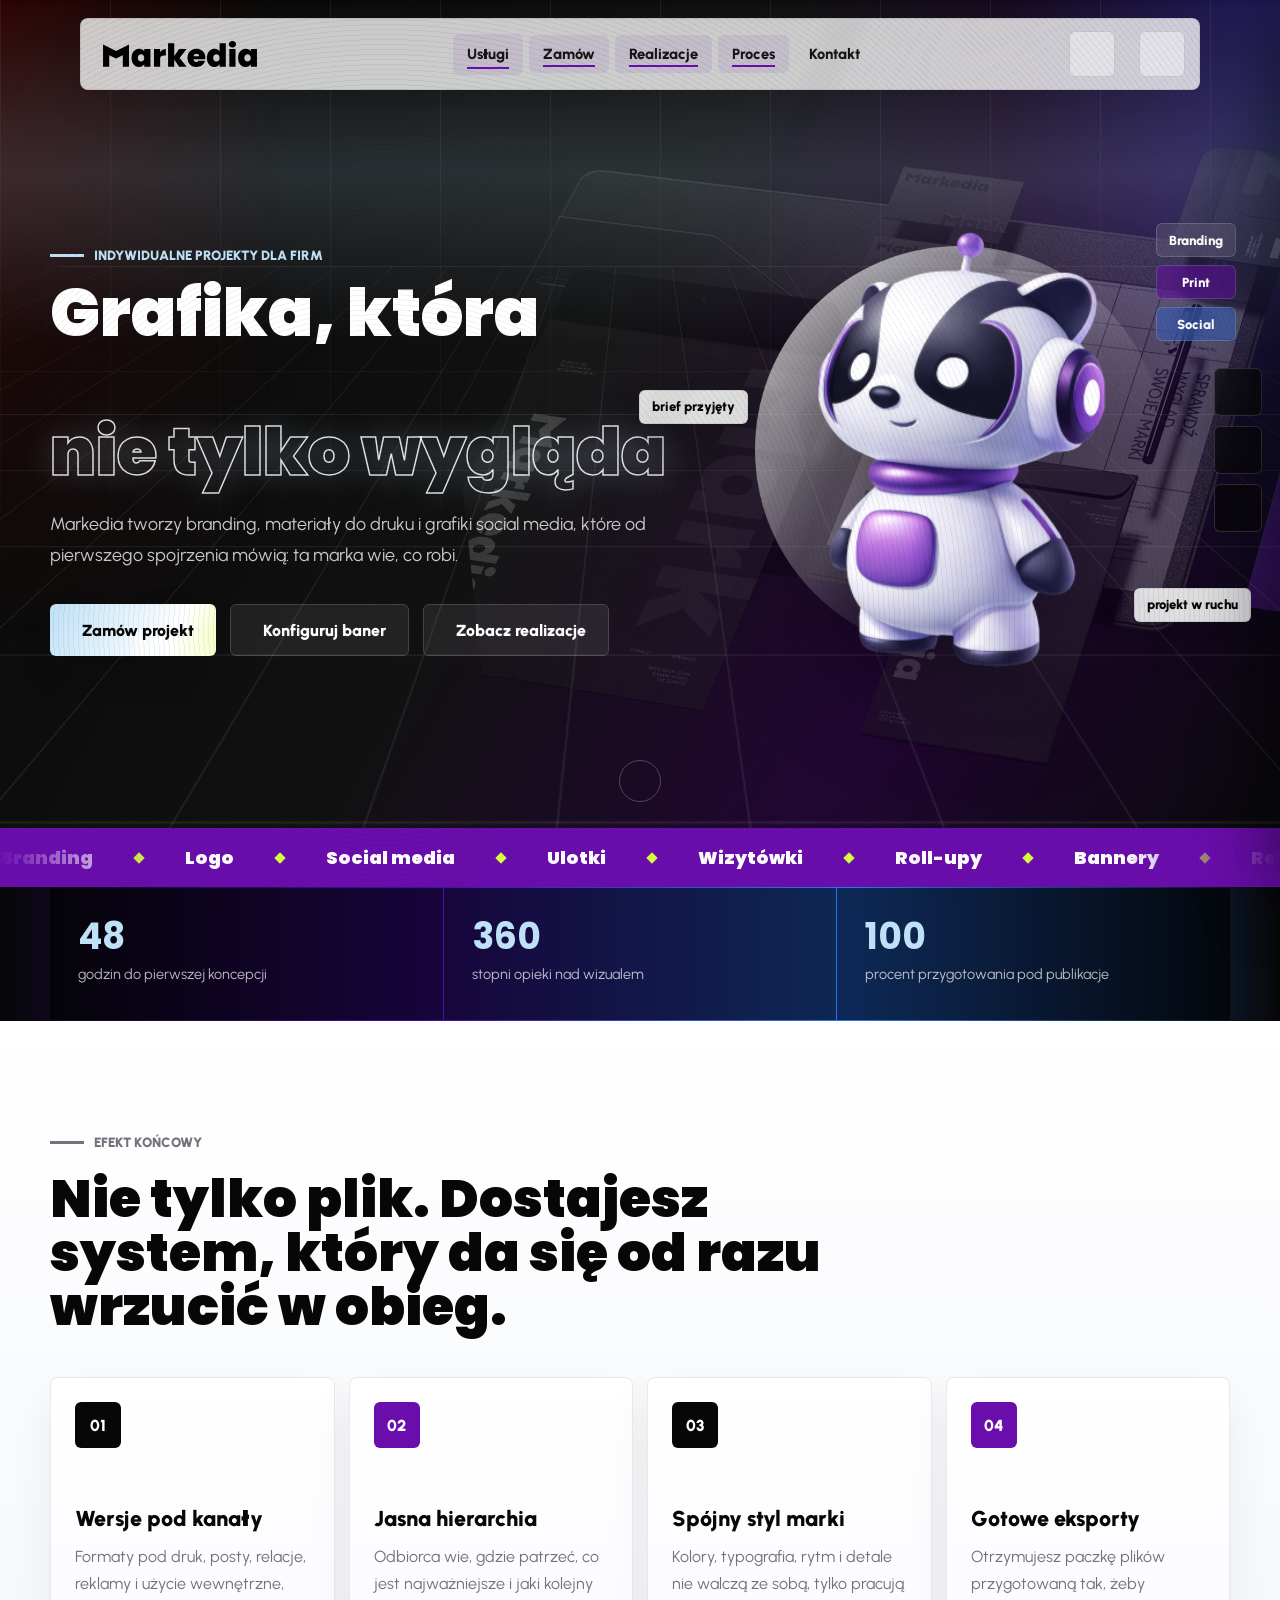
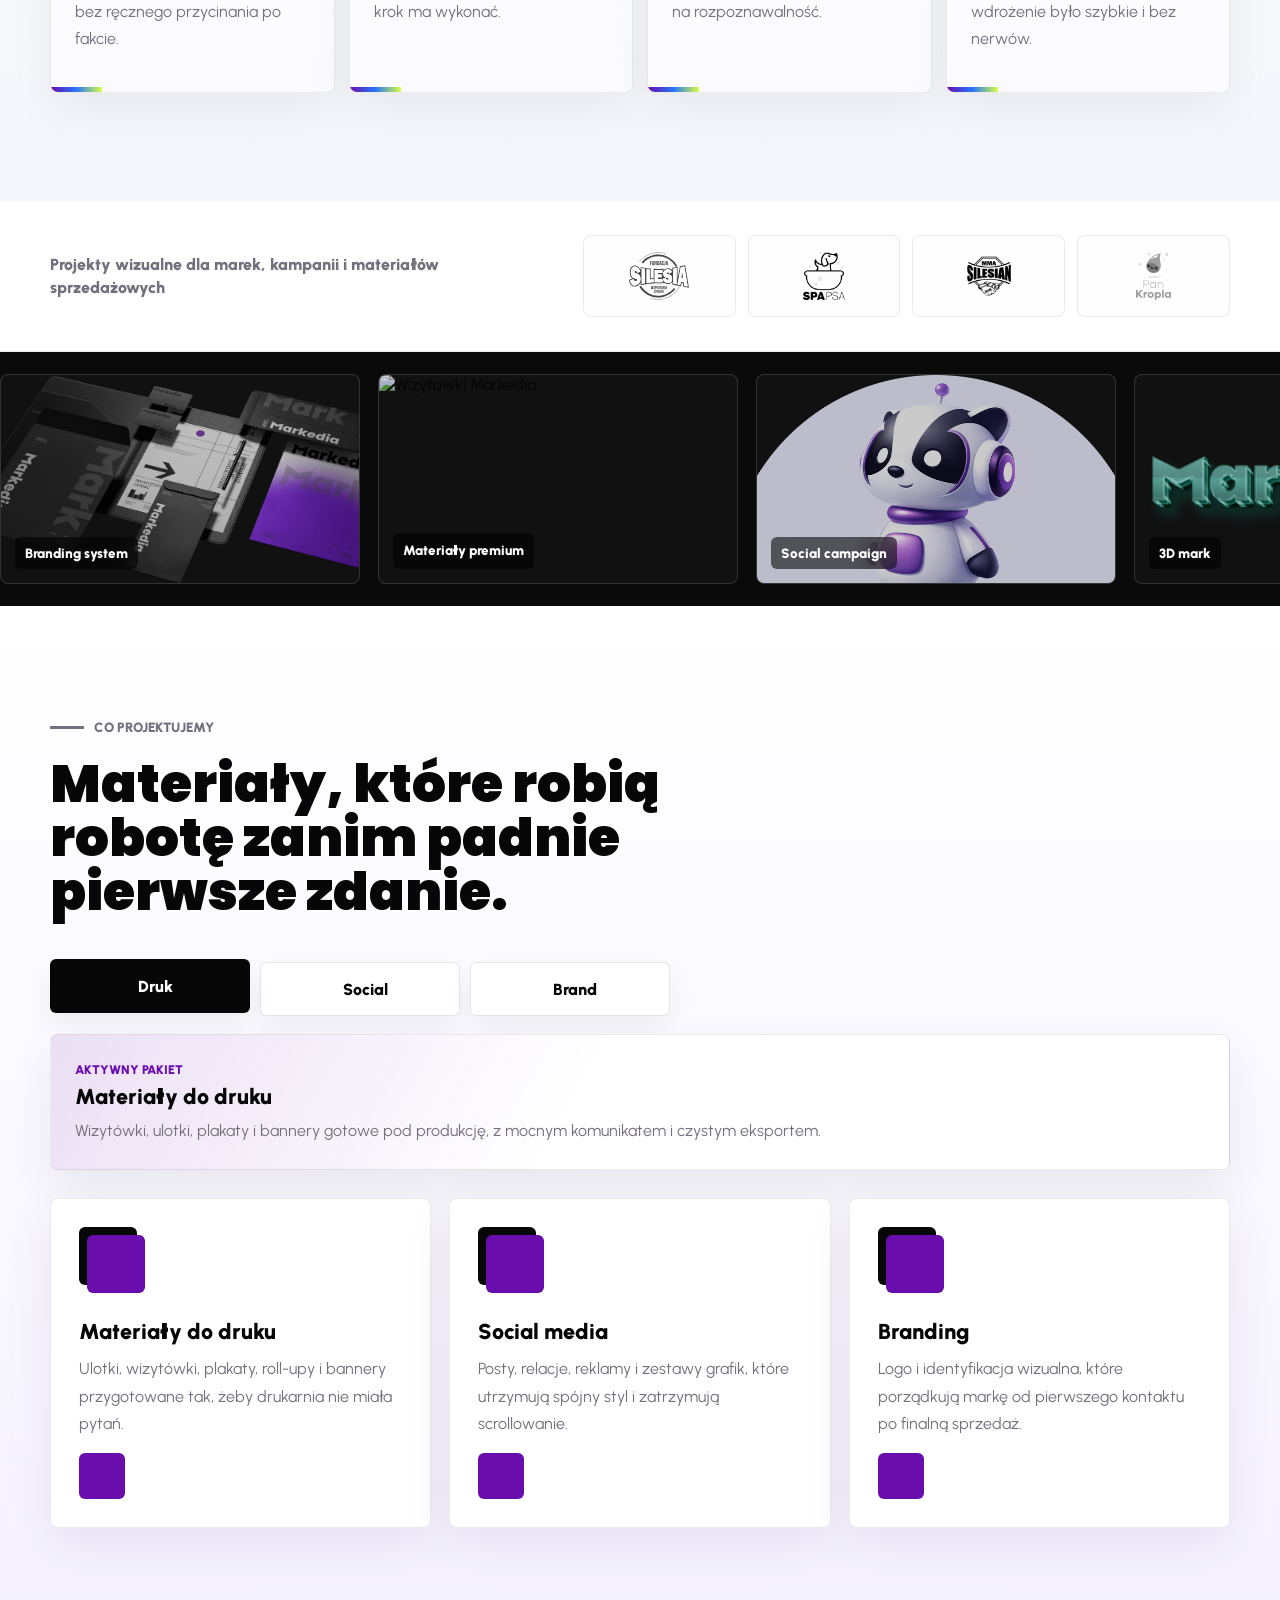
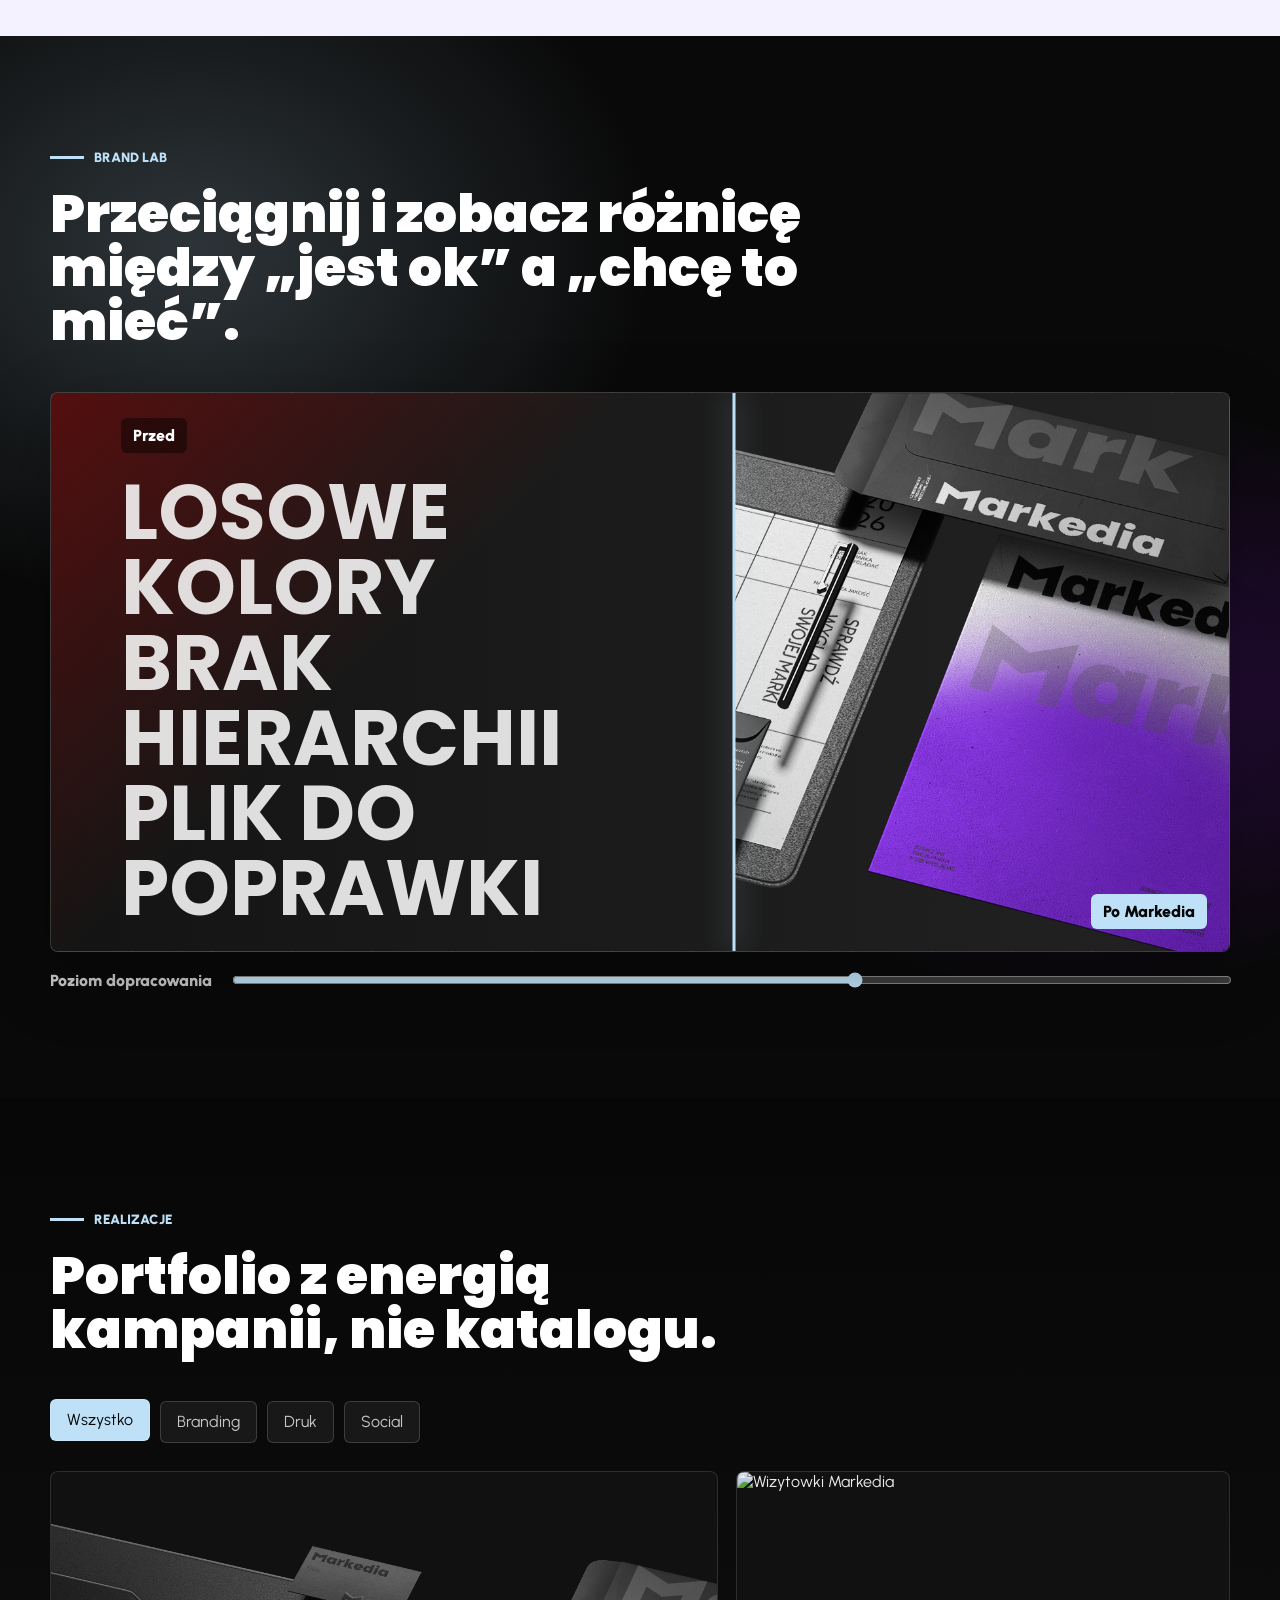
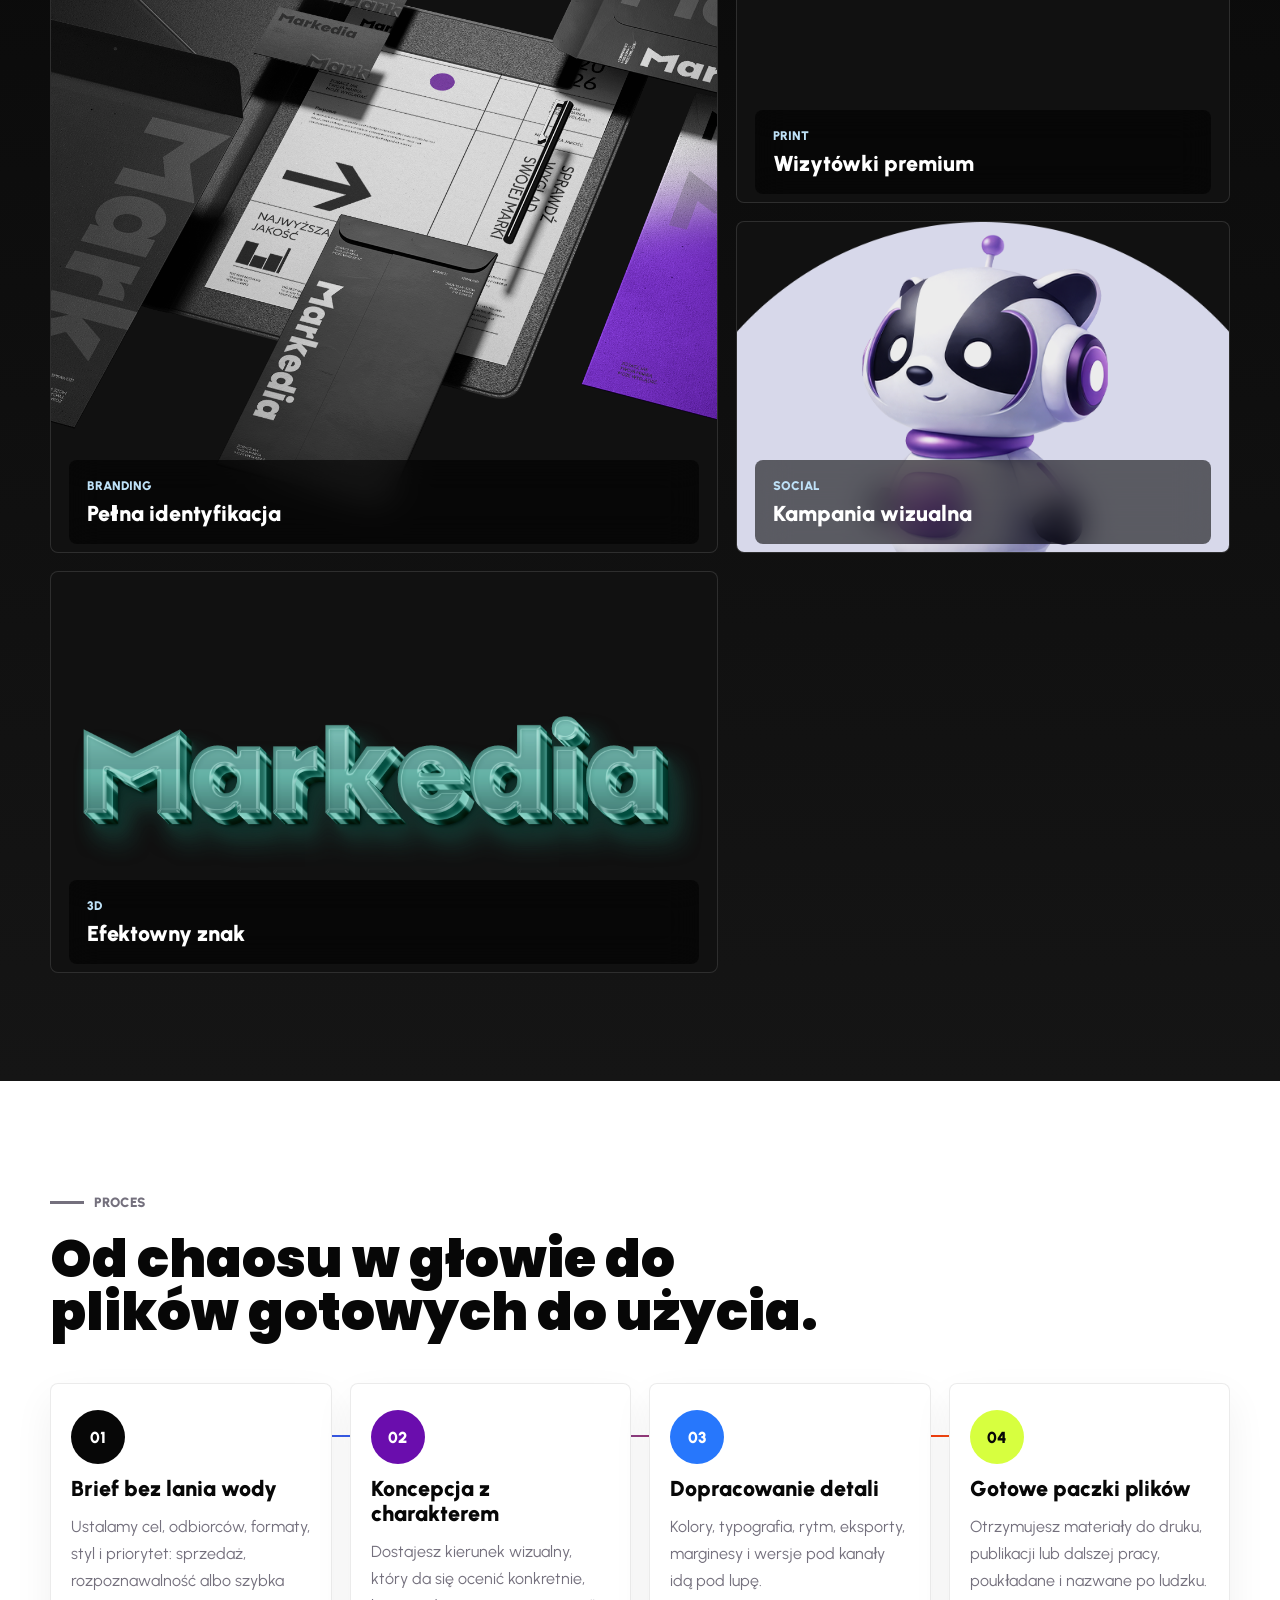
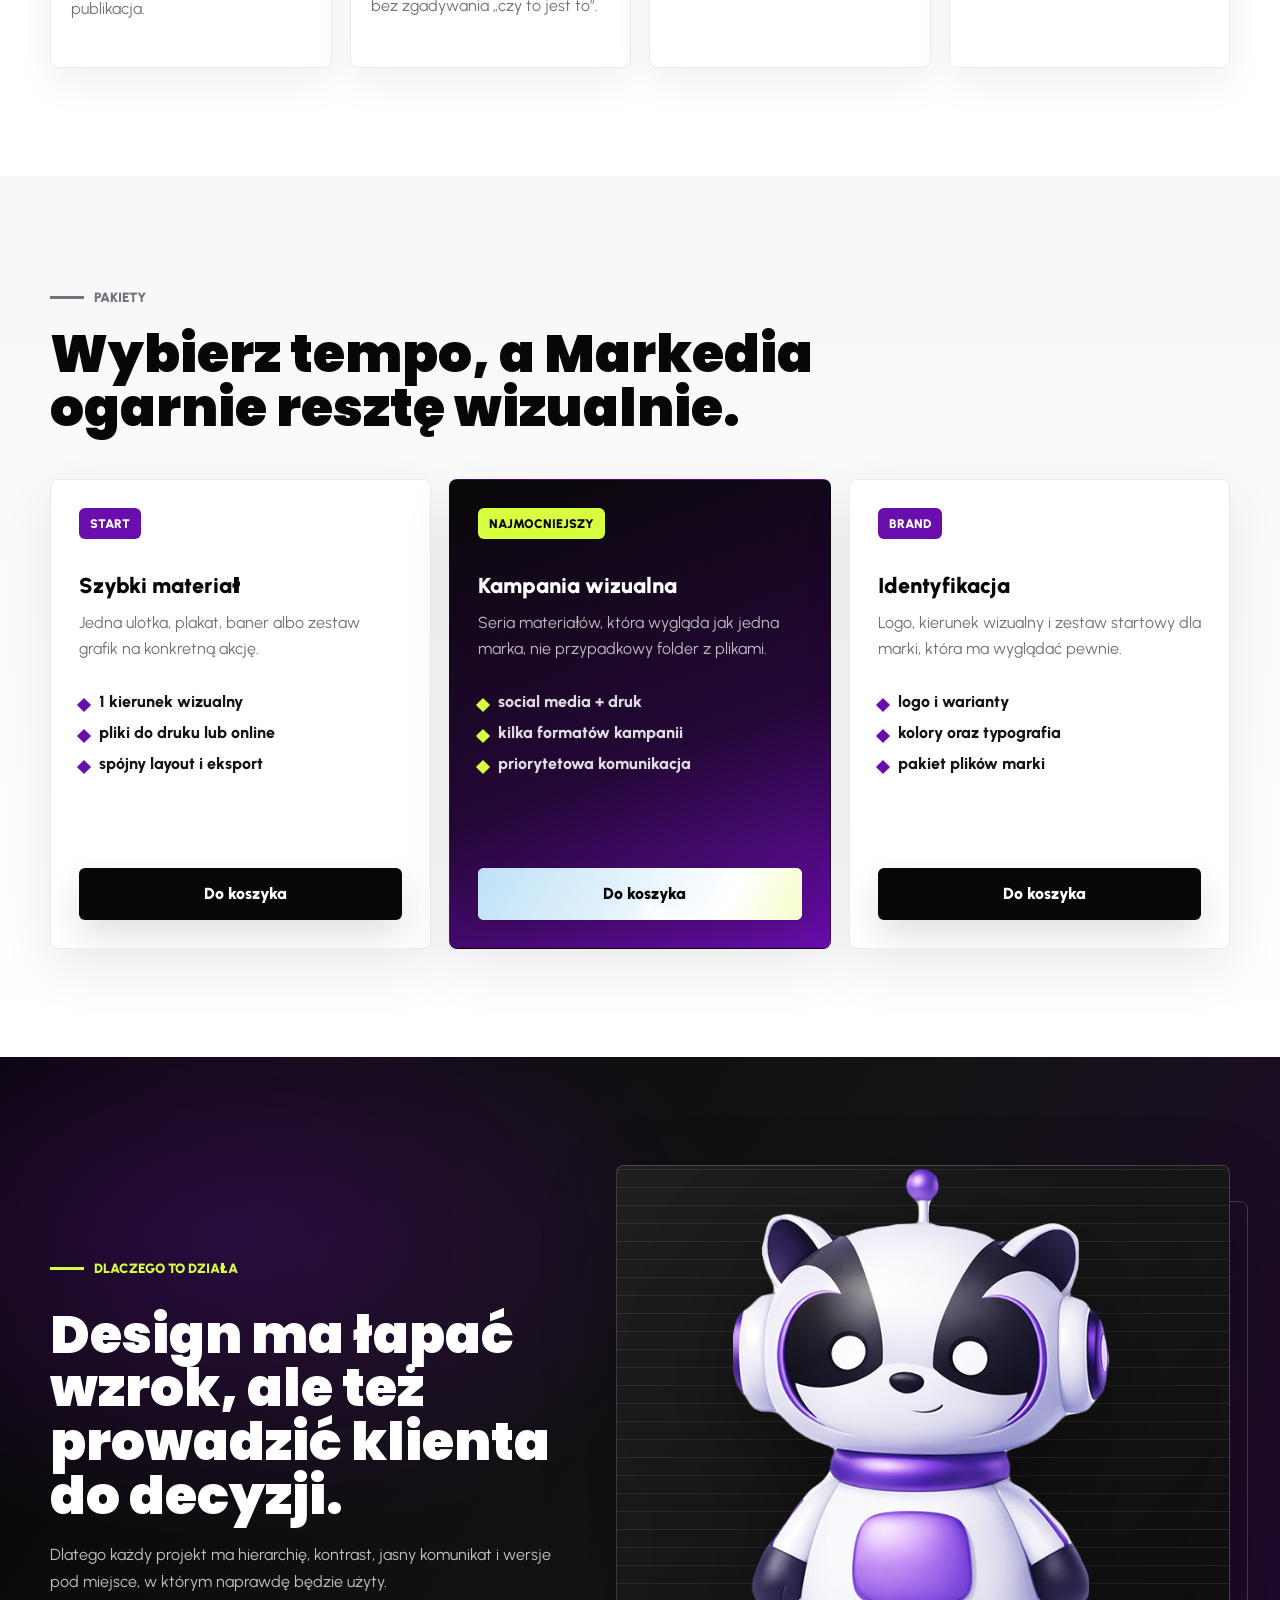
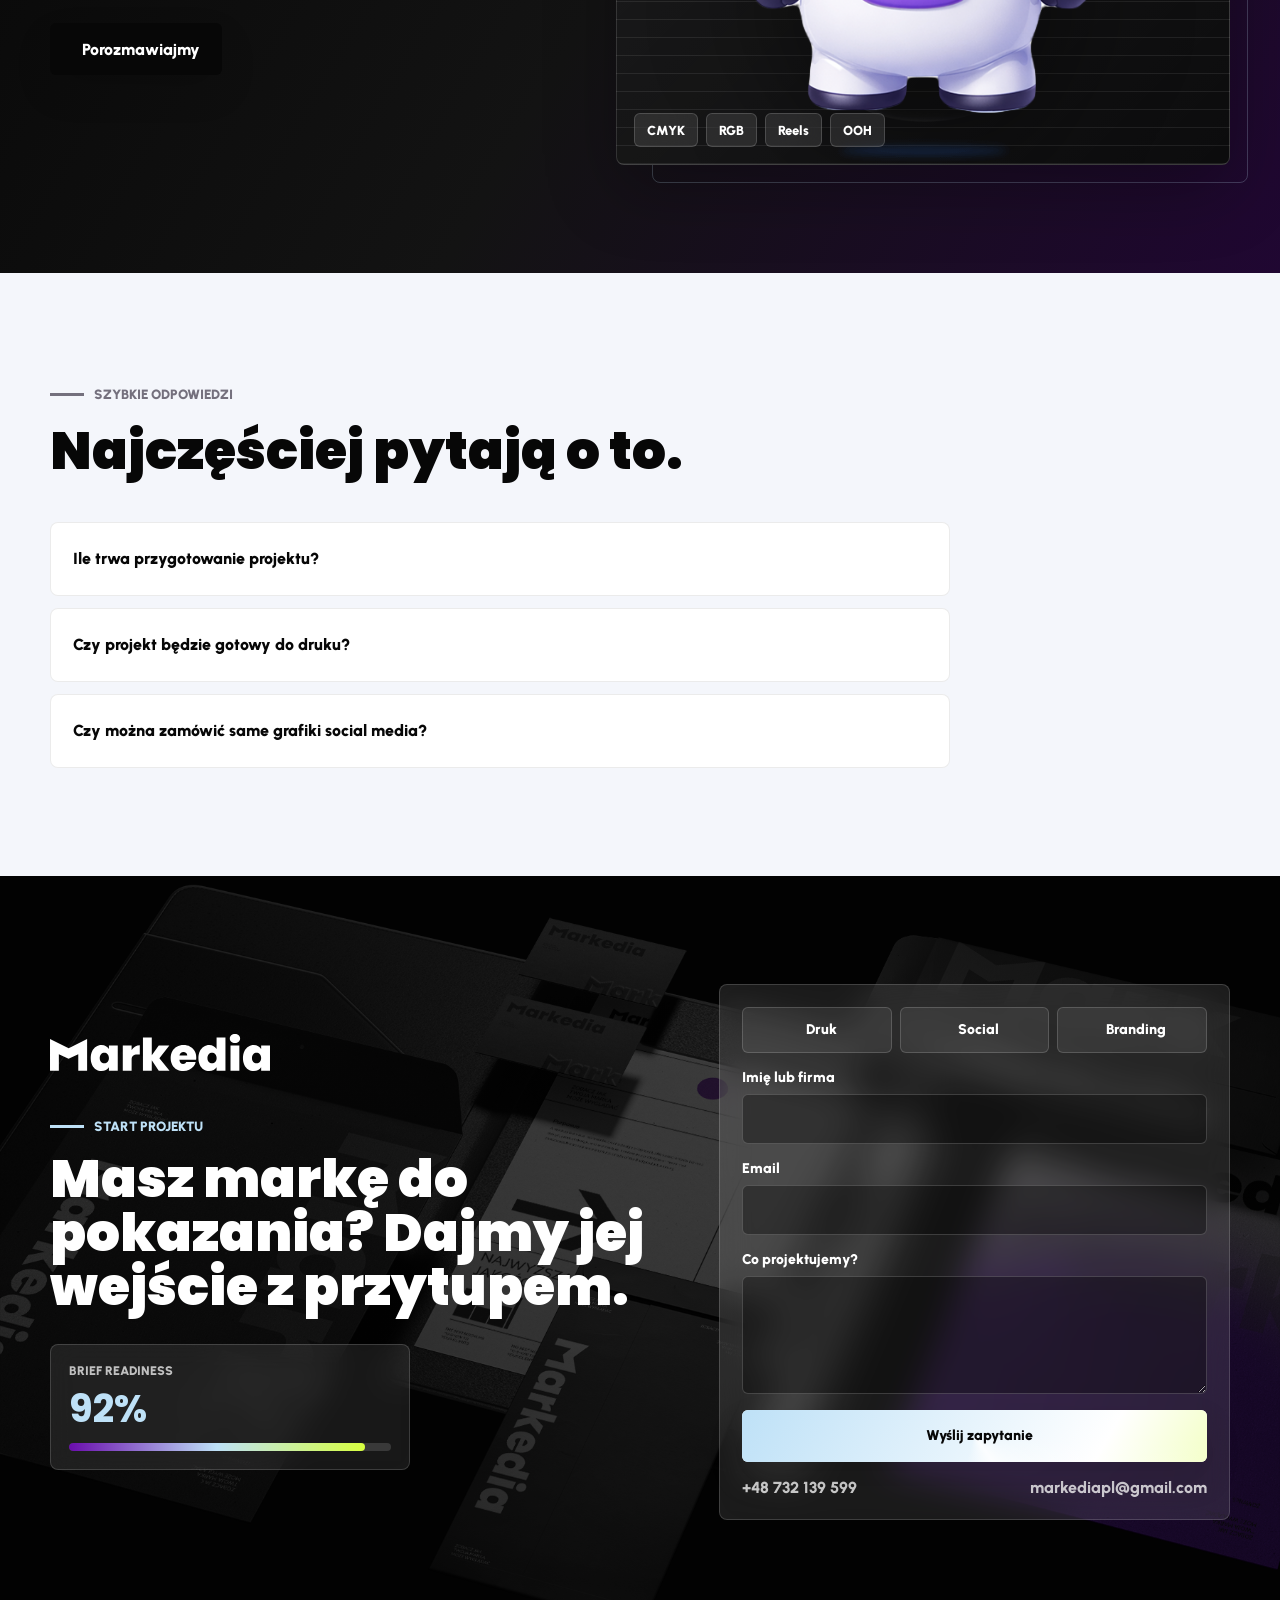
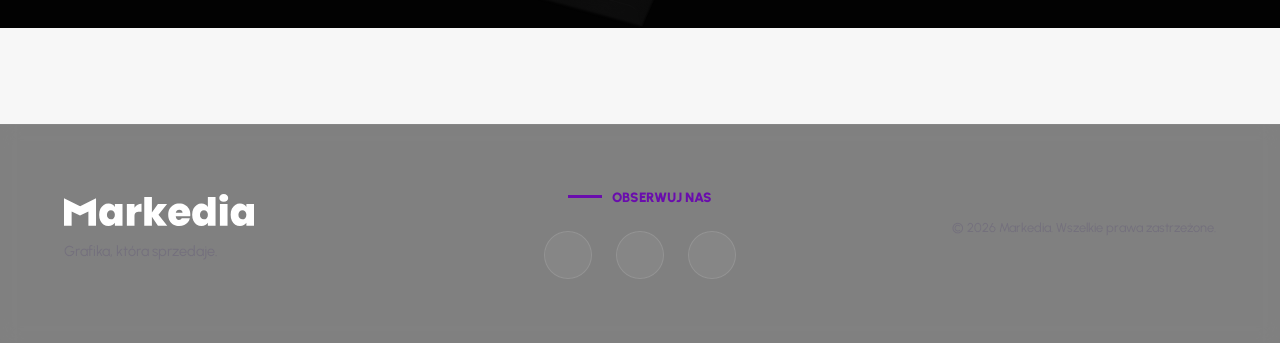
==== commit e8d96118: "feat: dodanie koszyka zakupowego Dodano w pełni funkcjonalny koszyk zakupowy na stronie, zawierający" ====
--- a/index.html
+++ b/index.html
@@ -45,6 +45,10 @@
       <a class="icon-button" href="tel:+48732139599" aria-label="Zadzwon do Markedia">
         <i data-lucide="phone-call" aria-hidden="true"></i>
       </a>
+      <button class="icon-button cart-icon-btn" type="button" aria-label="Otwórz koszyk" data-cart-toggle>
+        <i data-lucide="shopping-cart" aria-hidden="true"></i>
+        <span class="cart-badge" data-cart-count>0</span>
+      </button>
     </header>
 
     <aside class="quick-actions" aria-label="Szybki kontakt">
@@ -415,10 +419,10 @@
               <li>pliki do druku lub online</li>
               <li>spójny layout i eksport</li>
             </ul>
-            <a href="mailto:markediapl@gmail.com?subject=Pakiet%20Start" class="btn btn--dark magnetic">
-              <i data-lucide="zap" aria-hidden="true"></i>
-              <span>Start</span>
-            </a>
+            <button class="btn btn--dark magnetic" type="button" data-add-to-cart data-item-id="start" data-item-title="Pakiet Start" data-item-price="499">
+              <i data-lucide="shopping-cart" aria-hidden="true"></i>
+              <span>Do koszyka</span>
+            </button>
           </article>
           <article class="package-card package-card--hot reveal">
             <span class="package-card__tag">Najmocniejszy</span>
@@ -429,10 +433,10 @@
               <li>kilka formatów kampanii</li>
               <li>priorytetowa komunikacja</li>
             </ul>
-            <a href="mailto:markediapl@gmail.com?subject=Pakiet%20Kampania%20wizualna" class="btn btn--primary magnetic">
-              <i data-lucide="flame" aria-hidden="true"></i>
-              <span>Biorę kampanię</span>
-            </a>
+            <button class="btn btn--primary magnetic" type="button" data-add-to-cart data-item-id="kampania" data-item-title="Kampania wizualna" data-item-price="1499">
+              <i data-lucide="shopping-cart" aria-hidden="true"></i>
+              <span>Do koszyka</span>
+            </button>
           </article>
           <article class="package-card reveal">
             <span class="package-card__tag">Brand</span>
@@ -443,10 +447,10 @@
               <li>kolory oraz typografia</li>
               <li>pakiet plików marki</li>
             </ul>
-            <a href="mailto:markediapl@gmail.com?subject=Pakiet%20Identyfikacja" class="btn btn--dark magnetic">
-              <i data-lucide="badge-check" aria-hidden="true"></i>
-              <span>Buduj markę</span>
-            </a>
+            <button class="btn btn--dark magnetic" type="button" data-add-to-cart data-item-id="identyfikacja" data-item-title="Identyfikacja" data-item-price="2999">
+              <i data-lucide="shopping-cart" aria-hidden="true"></i>
+              <span>Do koszyka</span>
+            </button>
           </article>
         </div>
       </section>
@@ -560,6 +564,28 @@
       </section>
     </main>
 
+    <div class="cart-overlay" data-cart-overlay aria-hidden="true"></div>
+    <aside class="cart-drawer" data-cart-drawer aria-hidden="true">
+      <div class="cart-drawer__header">
+        <h2>Twój koszyk</h2>
+        <button class="icon-button cart-drawer__close" type="button" aria-label="Zamknij koszyk" data-cart-toggle>
+          <i data-lucide="x" aria-hidden="true"></i>
+        </button>
+      </div>
+      <div class="cart-drawer__body" data-cart-items>
+      </div>
+      <div class="cart-drawer__footer">
+        <div class="cart-summary">
+          <span>Razem:</span>
+          <strong data-cart-total>0 zł</strong>
+        </div>
+        <button class="btn btn--primary magnetic" type="button" data-cart-checkout>
+          <i data-lucide="credit-card" aria-hidden="true"></i>
+          <span>Przejdź do kasy</span>
+        </button>
+      </div>
+    </aside>
+
     <footer class="site-footer reveal">
       <div class="footer__inner">
         <div class="footer__brand">
@@ -585,6 +611,7 @@
         <i data-lucide="x" aria-hidden="true"></i>
       </button>
       <img src="[data-uri]" alt="" />
+      <img src="" alt="" />
       <p></p>
     </div>
 
--- a/style.css
+++ b/style.css
@@ -3932,6 +3932,236 @@
   }
 }
 
+/* CART */
+.cart-icon-btn {
+  position: relative;
+}
+
+.cart-badge {
+  position: absolute;
+  top: -6px;
+  right: -6px;
+  display: flex;
+  align-items: center;
+  justify-content: center;
+  width: 22px;
+  height: 22px;
+  background-color: var(--purple);
+  color: #fff;
+  border-radius: 50%;
+  font-size: 0.75rem;
+  font-weight: 900;
+  border: 2px solid var(--paper);
+  transition: transform 200ms ease;
+}
+
+.site-header.is-scrolled .cart-badge {
+  border-color: rgba(7, 7, 7, 0.86);
+}
+
+.cart-overlay {
+  position: fixed;
+  inset: 0;
+  z-index: 105;
+  background: rgba(0, 0, 0, 0.6);
+  backdrop-filter: blur(4px);
+  opacity: 0;
+  pointer-events: none;
+  transition: opacity 300ms var(--ease);
+}
+
+.cart-overlay.is-open {
+  opacity: 1;
+  pointer-events: auto;
+}
+
+.cart-drawer {
+  position: fixed;
+  top: 0;
+  right: 0;
+  bottom: 0;
+  width: 100%;
+  max-width: 440px;
+  z-index: 110;
+  background: rgba(15, 15, 15, 0.95);
+  backdrop-filter: blur(20px);
+  border-left: 1px solid rgba(255, 255, 255, 0.1);
+  box-shadow: -20px 0 60px rgba(0, 0, 0, 0.4);
+  transform: translateX(100%);
+  transition: transform 400ms var(--ease);
+  display: flex;
+  flex-direction: column;
+  color: #fff;
+}
+
+.cart-drawer.is-open {
+  transform: translateX(0);
+}
+
+.cart-drawer__header {
+  display: flex;
+  align-items: center;
+  justify-content: space-between;
+  padding: 24px 30px;
+  border-bottom: 1px solid rgba(255, 255, 255, 0.1);
+}
+
+.cart-drawer__header h2 {
+  margin: 0;
+  font-size: 1.5rem;
+  color: var(--ice);
+}
+
+.cart-drawer__close {
+  color: #fff;
+  background: rgba(255, 255, 255, 0.1);
+  border: 1px solid rgba(255, 255, 255, 0.2);
+}
+
+.cart-drawer__close:hover {
+  background: var(--purple);
+  color: #fff;
+}
+
+.cart-drawer__body {
+  flex: 1;
+  overflow-y: auto;
+  padding: 24px 30px;
+  display: flex;
+  flex-direction: column;
+  gap: 16px;
+}
+
+.cart-empty-message {
+  text-align: center;
+  color: var(--muted);
+  margin-top: 40px;
+}
+
+.cart-item {
+  display: grid;
+  grid-template-columns: 1fr auto;
+  gap: 16px;
+  padding: 16px;
+  background: rgba(255, 255, 255, 0.05);
+  border: 1px solid rgba(255, 255, 255, 0.1);
+  border-radius: var(--radius);
+  align-items: center;
+}
+
+.cart-item__info {
+  display: flex;
+  flex-direction: column;
+  gap: 4px;
+}
+
+.cart-item__title {
+  font-weight: 800;
+  font-size: 1.1rem;
+}
+
+.cart-item__price {
+  color: var(--ice);
+  font-weight: 900;
+}
+
+.cart-item__actions {
+  display: flex;
+  align-items: center;
+  gap: 12px;
+}
+
+.cart-item__quantity {
+  display: flex;
+  align-items: center;
+  gap: 8px;
+  background: rgba(0, 0, 0, 0.3);
+  padding: 4px 8px;
+  border-radius: 6px;
+  border: 1px solid rgba(255, 255, 255, 0.1);
+}
+
+.cart-item__quantity button {
+  background: transparent;
+  border: none;
+  color: #fff;
+  cursor: pointer;
+  display: grid;
+  place-items: center;
+  width: 24px;
+  height: 24px;
+  border-radius: 4px;
+  transition: background 200ms ease;
+}
+
+.cart-item__quantity button:hover {
+  background: rgba(255, 255, 255, 0.1);
+}
+
+.cart-item__quantity button svg {
+  width: 14px;
+  height: 14px;
+}
+
+.cart-item__quantity span {
+  font-weight: 800;
+  font-size: 0.9rem;
+  min-width: 20px;
+  text-align: center;
+}
+
+.cart-item__remove {
+  background: transparent;
+  border: none;
+  color: rgba(255, 255, 255, 0.4);
+  cursor: pointer;
+  padding: 8px;
+  border-radius: 6px;
+  transition: color 200ms ease, background 200ms ease;
+}
+
+.cart-item__remove:hover {
+  color: var(--red);
+  background: rgba(253, 0, 0, 0.1);
+}
+
+.cart-drawer__footer {
+  padding: 24px 30px;
+  border-top: 1px solid rgba(255, 255, 255, 0.1);
+  display: flex;
+  flex-direction: column;
+  gap: 20px;
+}
+
+.cart-summary {
+  display: flex;
+  justify-content: space-between;
+  align-items: center;
+  font-size: 1.25rem;
+}
+
+.cart-summary span {
+  font-weight: 800;
+  color: var(--muted);
+}
+
+.cart-summary strong {
+  color: var(--lime);
+  font-size: 1.75rem;
+  font-weight: 900;
+  font-family: "Poppins", "Urbanist", Arial, sans-serif;
+}
+
+.cart-drawer__footer .btn {
+  width: 100%;
+}
+
+@media (max-width: 600px) {
+  .cart-drawer {
+    max-width: 100%;
+  }
+}
+
 /* FOOTER & SOCIAL MEDIA */
 .site-footer {
   padding: 4rem 5vw;
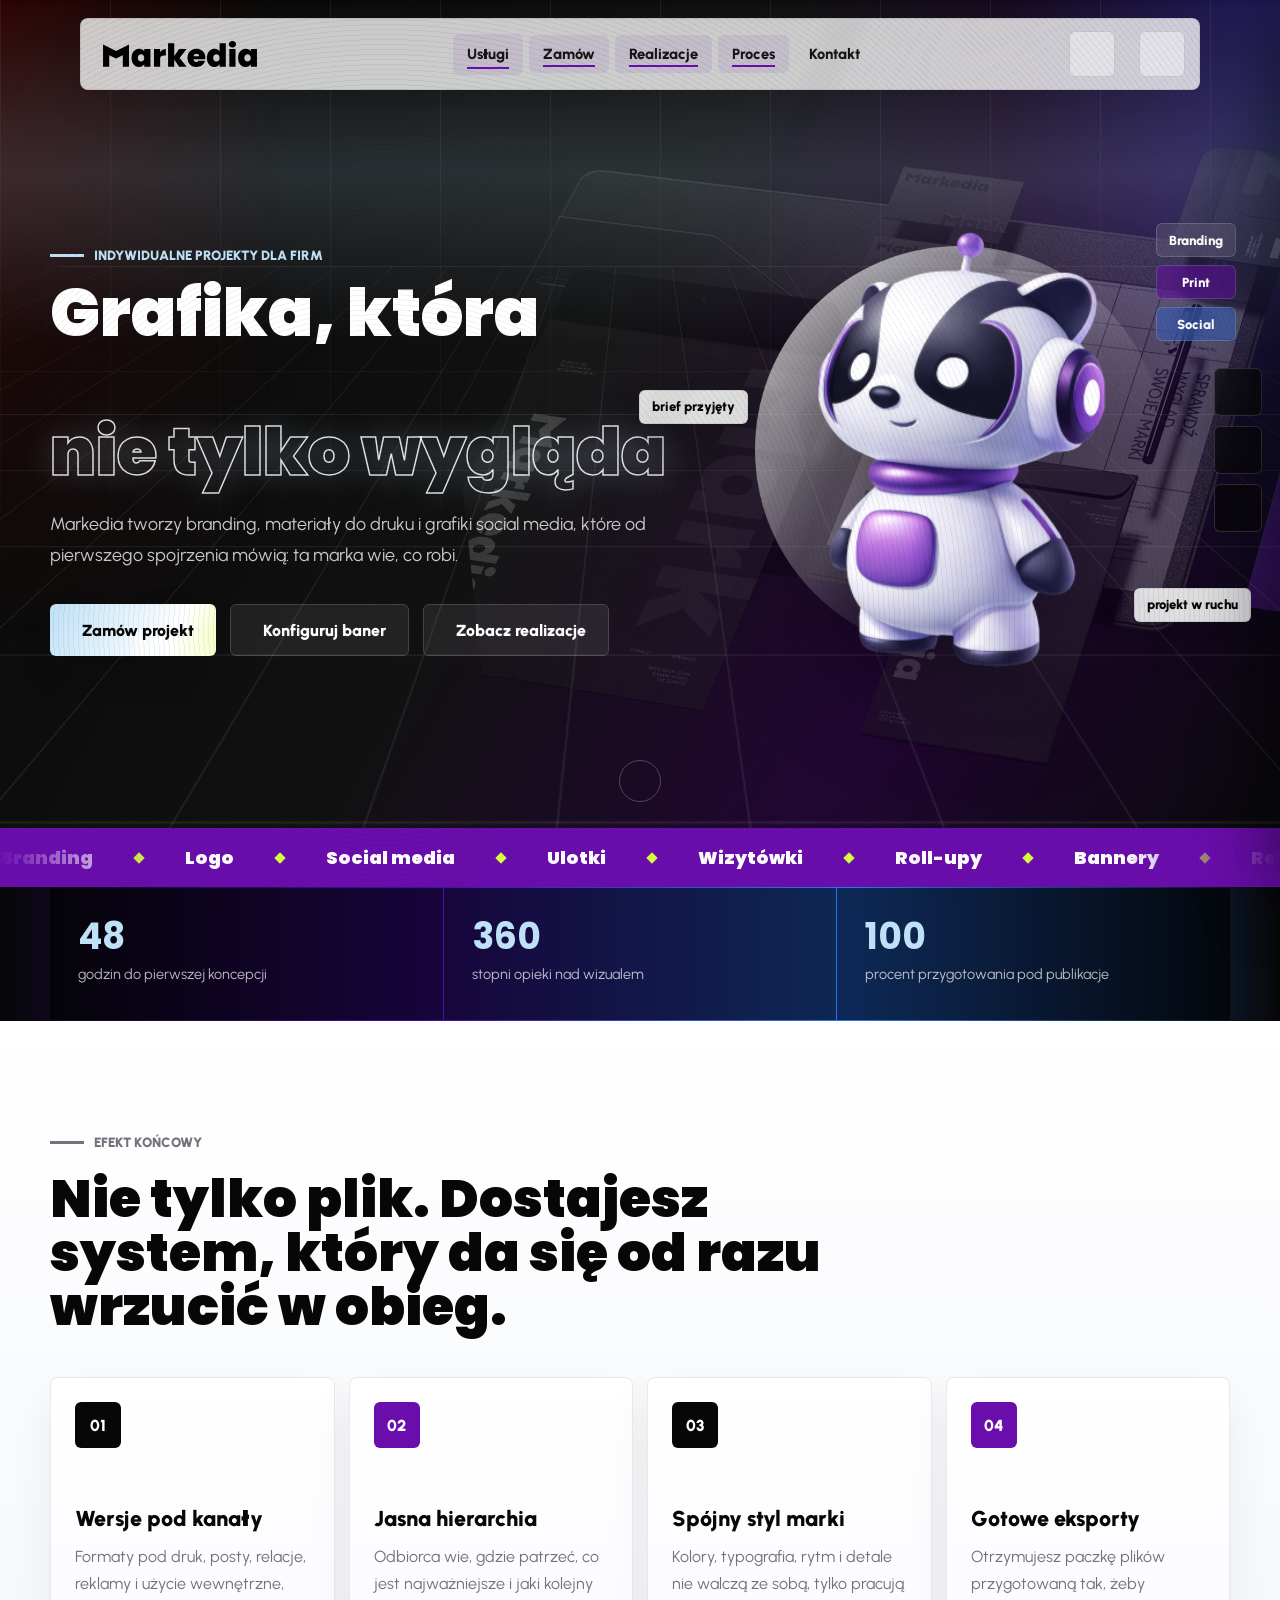
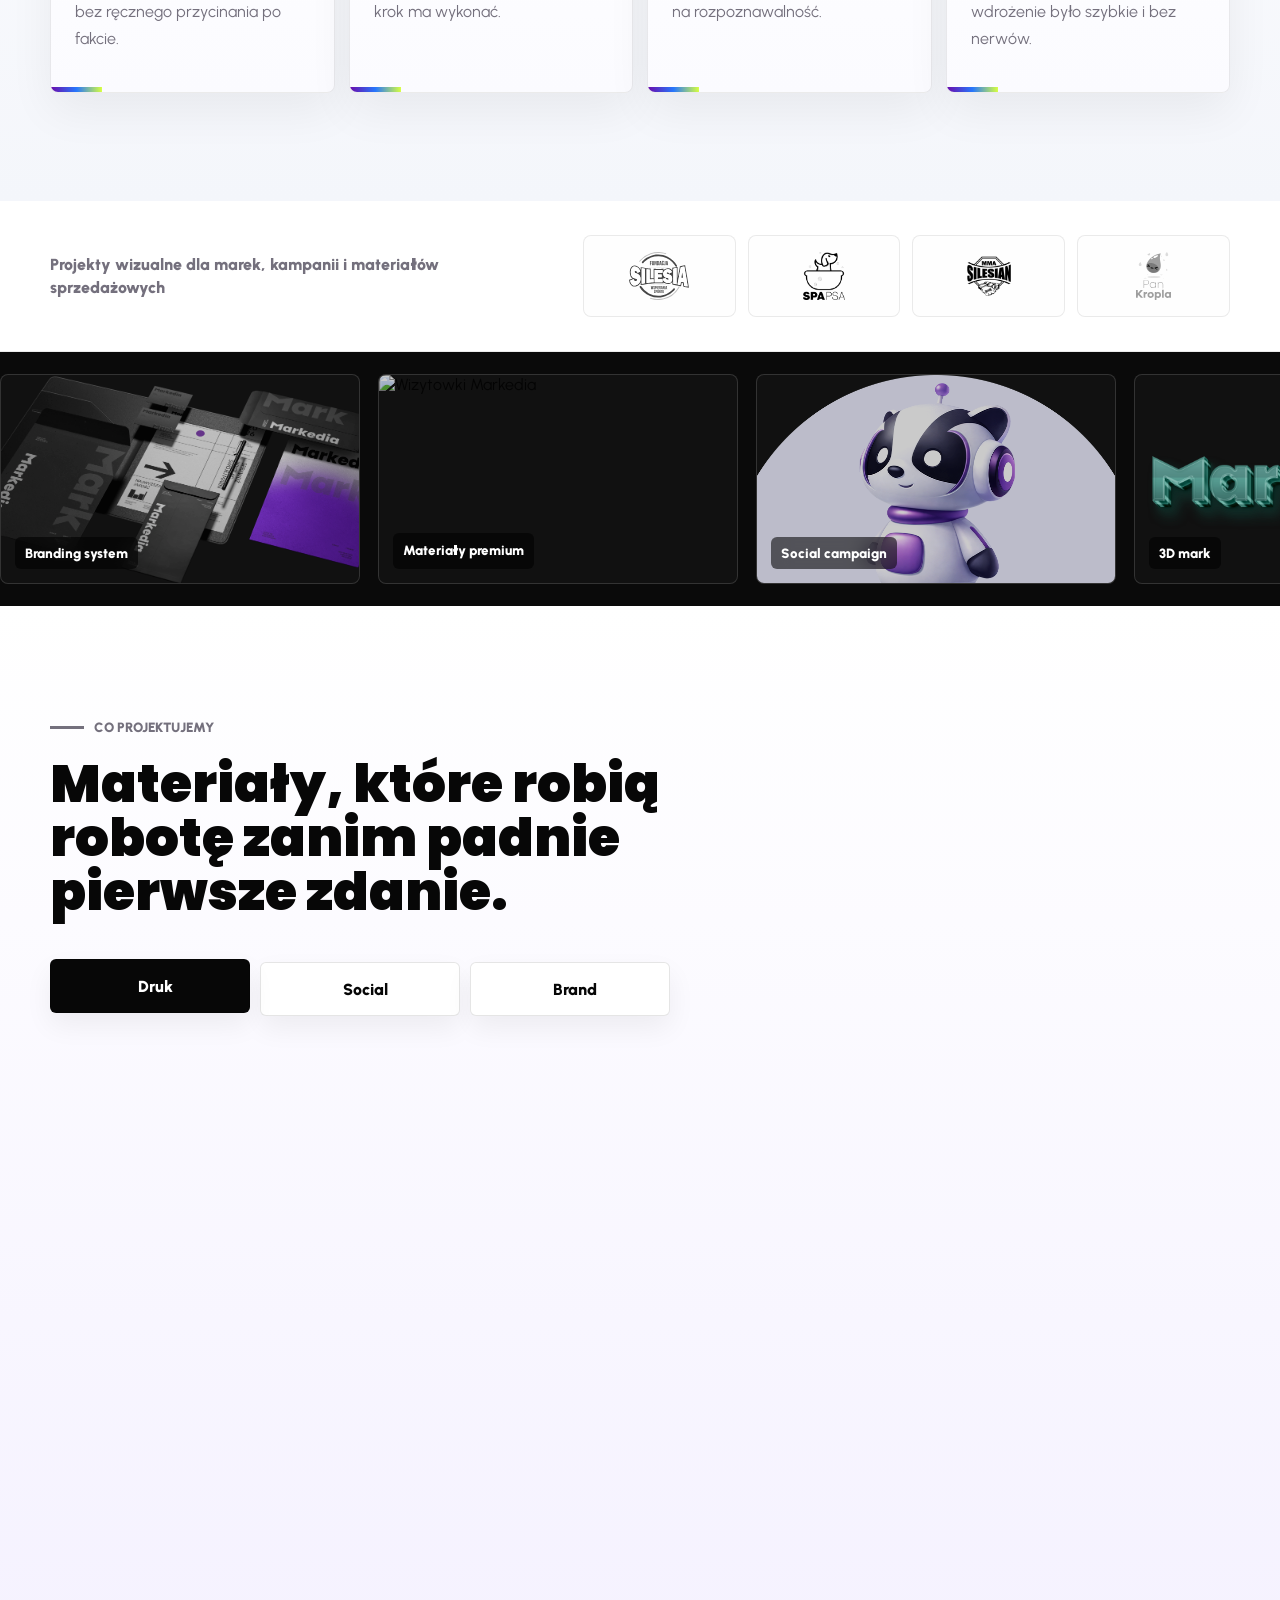
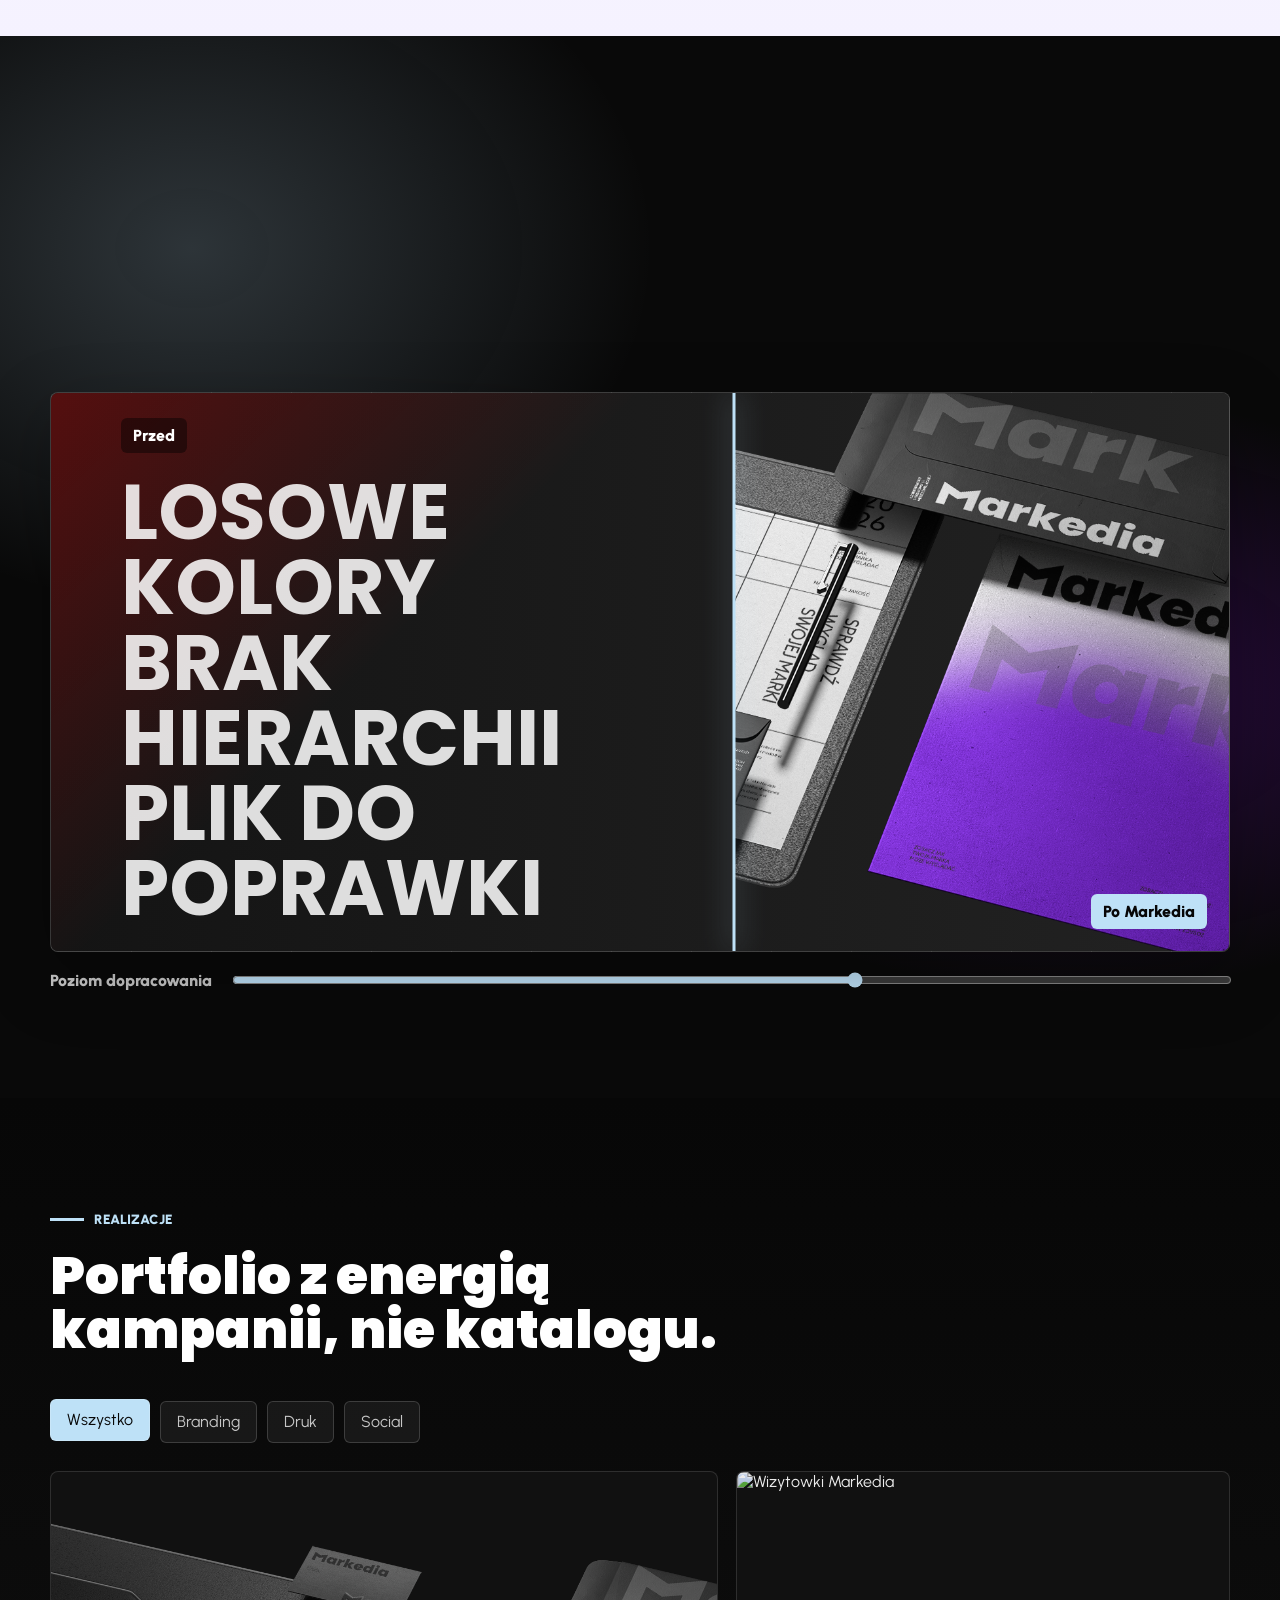
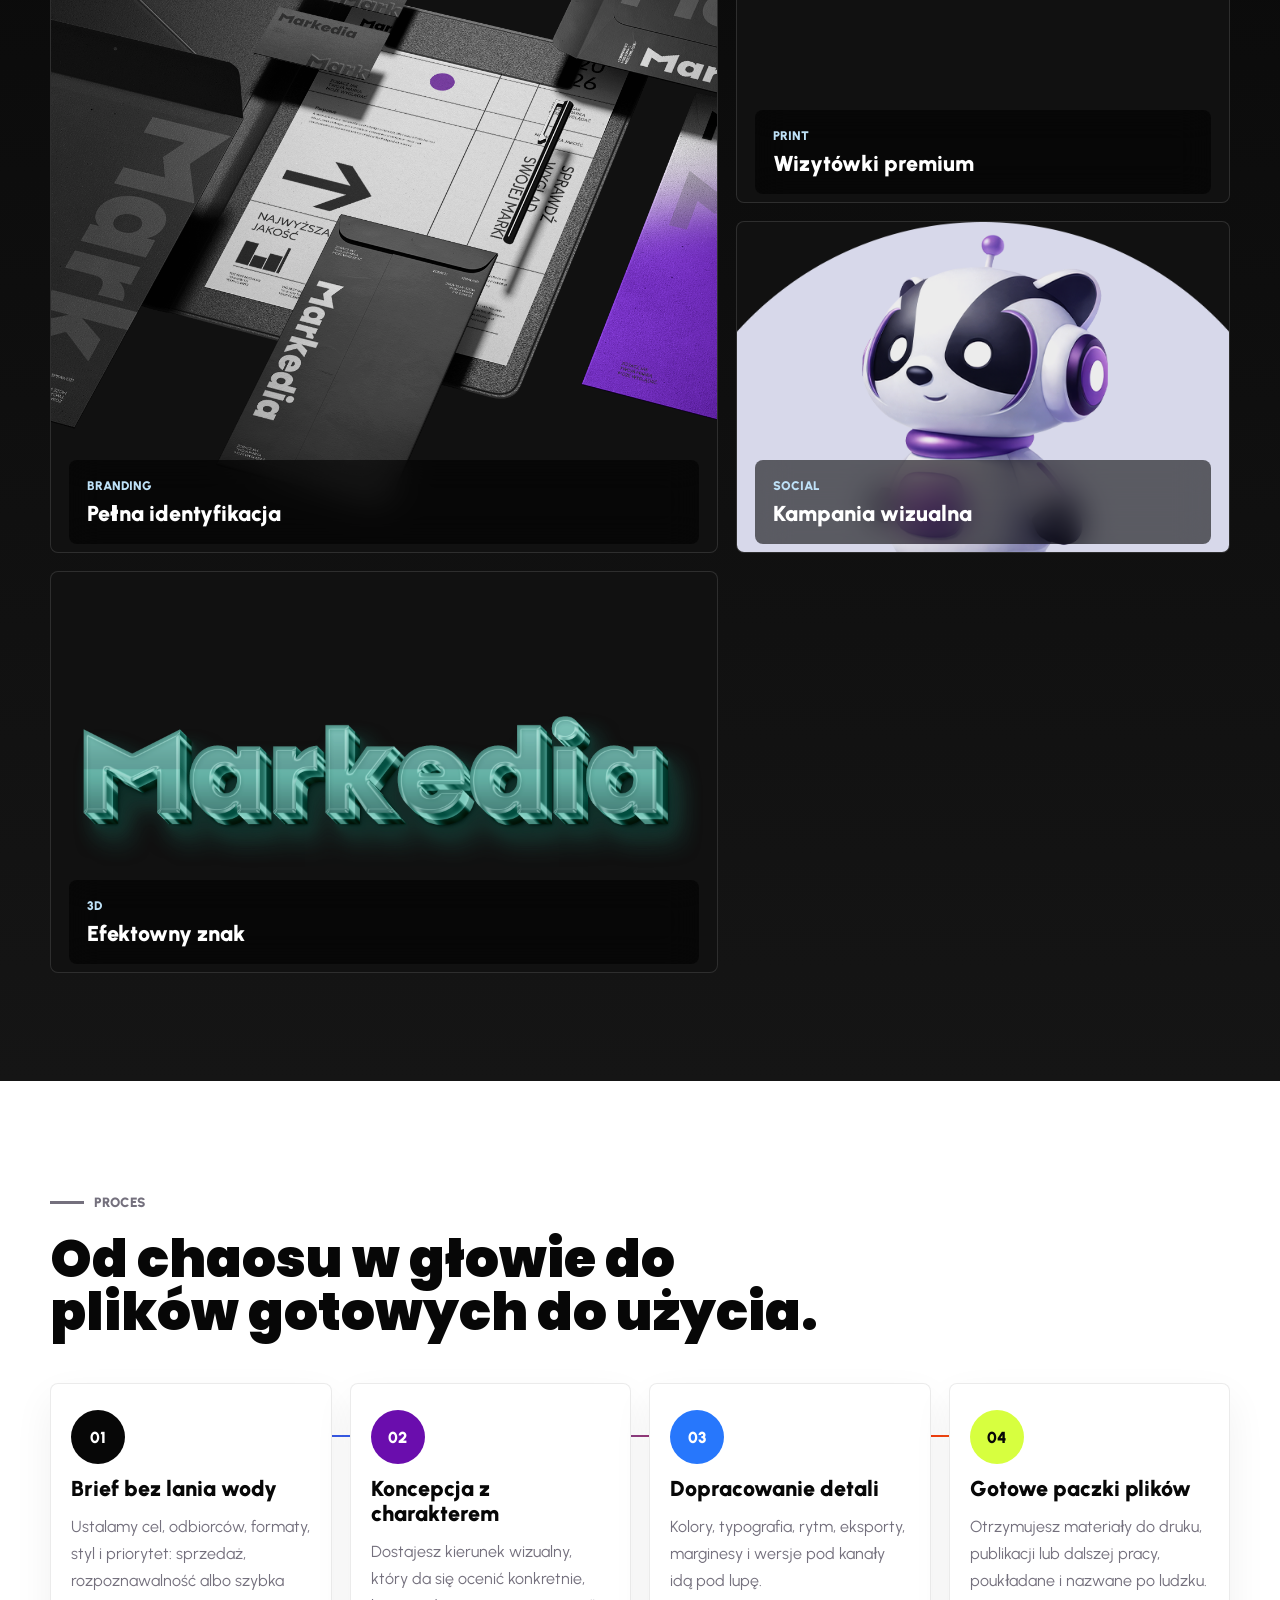
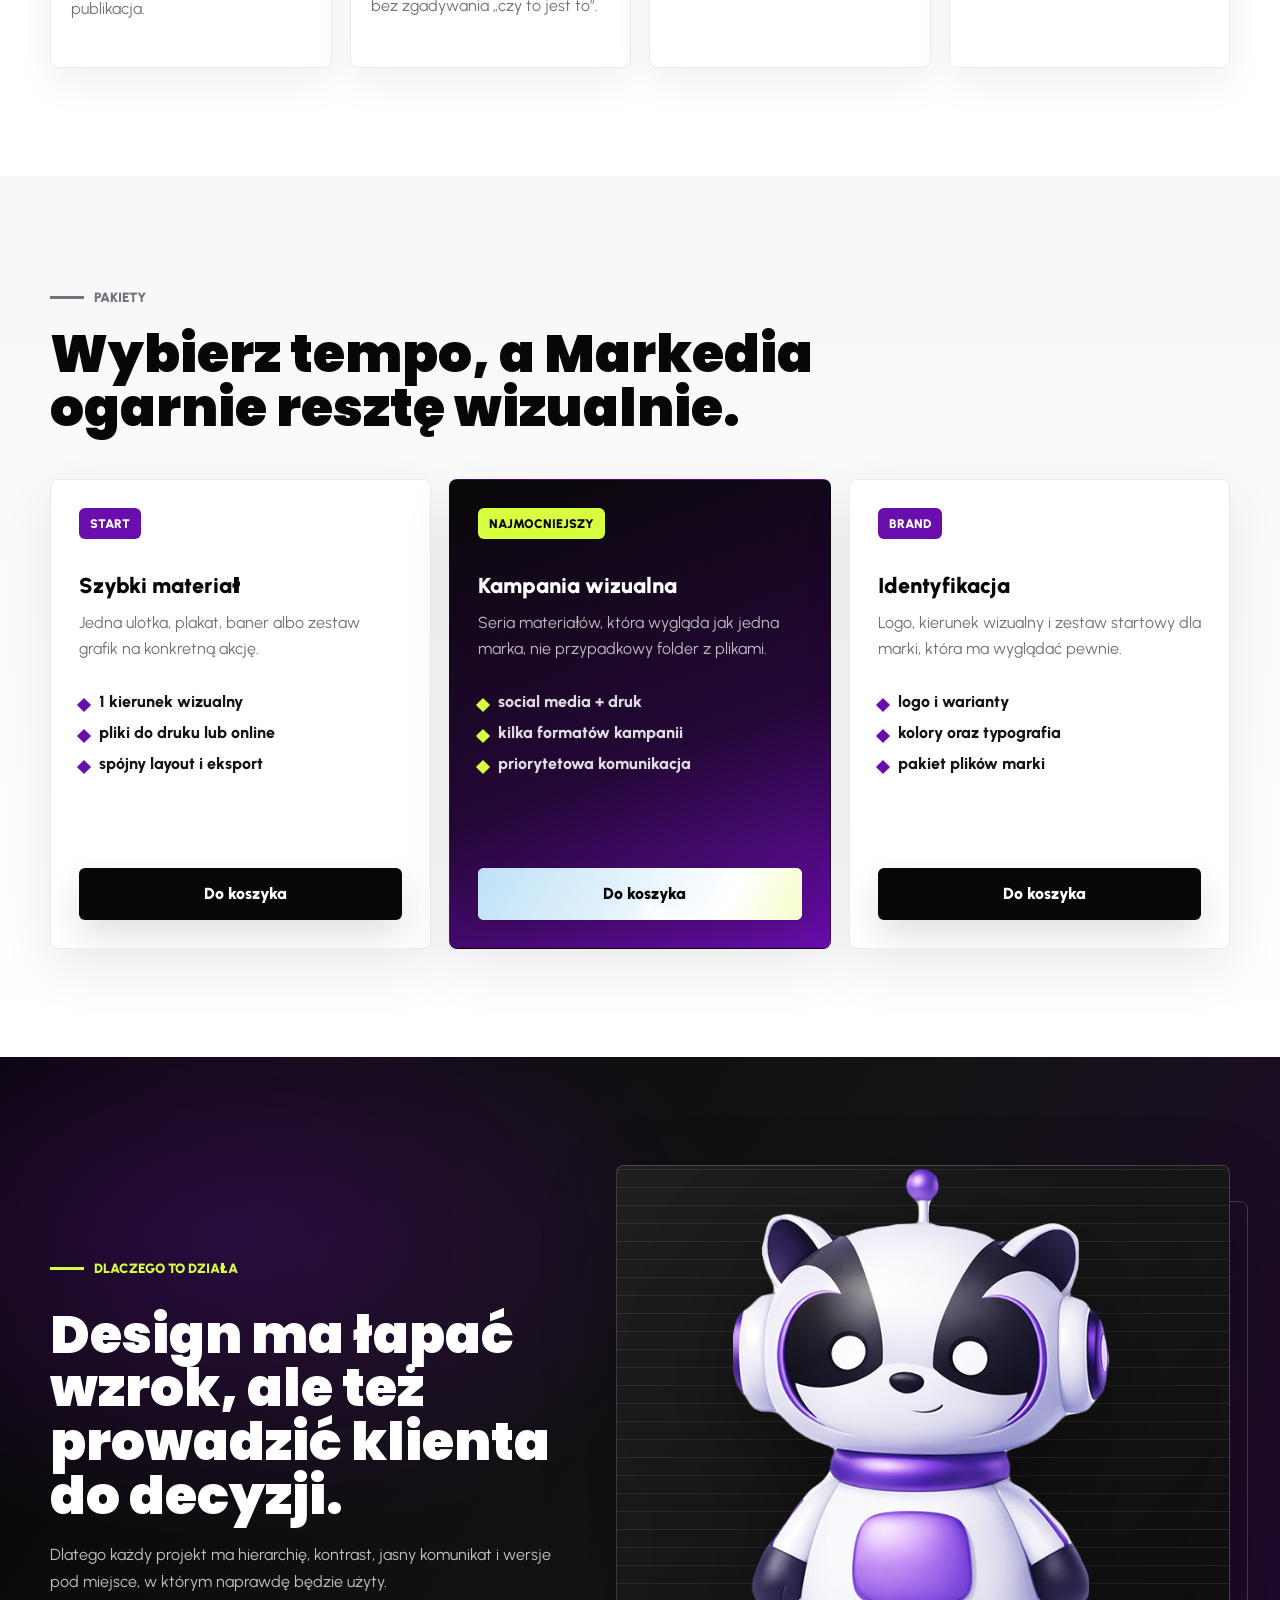
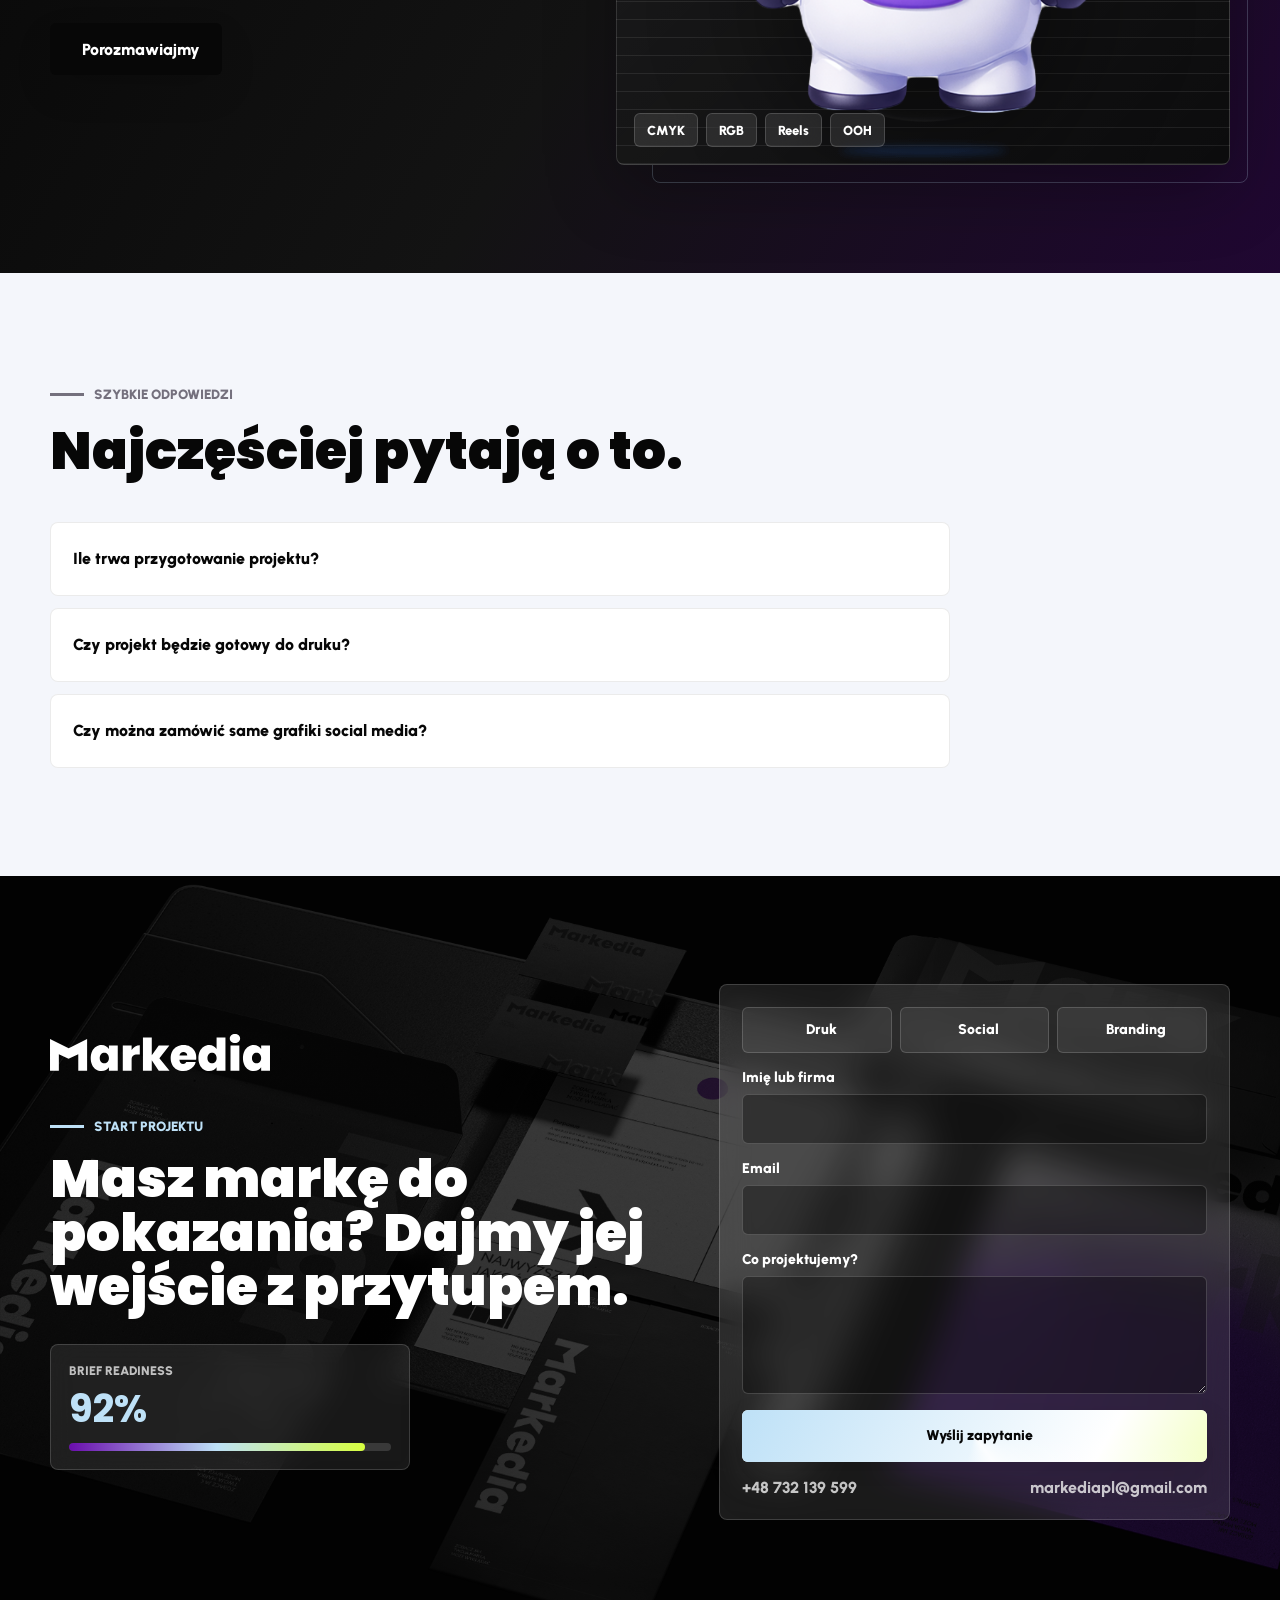
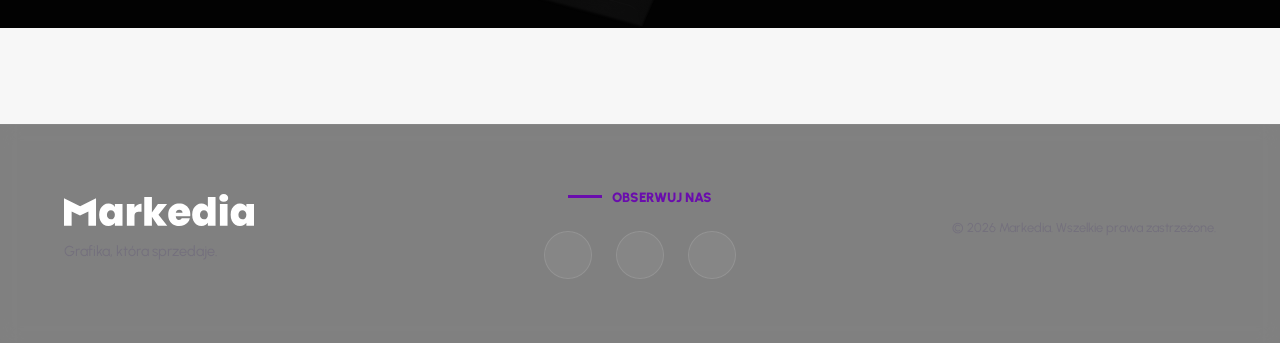
==== commit 4796dd46: "feat: przebudowa formularza na nowoczesny konfigurator usług - Zmieniono plik baner.html na zamow.ht" ====
--- a/index.html
+++ b/index.html
@@ -34,7 +34,7 @@
       </a>
       <nav class="nav" id="site-nav" aria-label="Nawigacja glowna">
         <a href="#uslugi">Usługi</a>
-        <a href="baner.html">Zamów</a>
+        <a href="zamow.html">Zamów</a>
         <a href="#realizacje">Realizacje</a>
         <a href="#proces">Proces</a>
         <a href="#kontakt">Kontakt</a>
@@ -91,7 +91,7 @@
               <i data-lucide="send" aria-hidden="true"></i>
               <span>Zamów projekt</span>
             </a>
-            <a class="btn btn--ghost magnetic" href="baner.html">
+            <a class="btn btn--ghost magnetic" href="zamow.html">
               <i data-lucide="panel-top" aria-hidden="true"></i>
               <span>Konfiguruj baner</span>
             </a>
--- a/style.css
+++ b/style.css
@@ -2937,6 +2937,452 @@
   margin-top: 4px;
   color: #fff;
   font-size: 1.25rem;
+}
+
+/* --- NEW CONFIGURATOR STYLES --- */
+
+.quick-picks-grid {
+  display: grid;
+  grid-template-columns: repeat(3, 1fr);
+  gap: 16px;
+  justify-self: end;
+  width: 100%;
+  max-width: 760px;
+}
+
+.quick-pick {
+  display: flex;
+  flex-direction: column;
+  align-items: center;
+  justify-content: center;
+  gap: 8px;
+  padding: 24px 16px;
+  background: rgba(255, 255, 255, 0.05);
+  border: 1px solid rgba(255, 255, 255, 0.15);
+  border-radius: var(--radius);
+  color: #fff;
+  text-align: center;
+  cursor: pointer;
+  transition: background 300ms ease, border-color 300ms ease, transform 300ms var(--ease);
+}
+
+.quick-pick:hover {
+  background: rgba(255, 255, 255, 0.1);
+  border-color: var(--ice);
+  transform: translateY(-5px);
+}
+
+.quick-pick i {
+  color: var(--ice);
+  width: 32px;
+  height: 32px;
+  margin-bottom: 8px;
+}
+
+.quick-pick h3 {
+  margin: 0;
+  font-size: 1.1rem;
+}
+
+.quick-pick p {
+  margin: 0;
+  color: var(--muted);
+  font-size: 0.9rem;
+  font-weight: 800;
+}
+
+.configurator {
+  background: #f7f7fa;
+}
+
+.configurator-layout {
+  display: grid;
+  grid-template-columns: 1fr 420px;
+  gap: 32px;
+  align-items: start;
+}
+
+.configurator-main {
+  display: flex;
+  flex-direction: column;
+  gap: 24px;
+}
+
+.config-step {
+  background: #fff;
+  border-radius: var(--radius);
+  border: 1px solid rgba(0, 0, 0, 0.08);
+  padding: 32px;
+  box-shadow: 0 12px 36px rgba(0, 0, 0, 0.03);
+}
+
+.config-step__header {
+  display: flex;
+  align-items: center;
+  gap: 16px;
+  margin-bottom: 24px;
+}
+
+.step-number {
+  display: grid;
+  place-items: center;
+  width: 36px;
+  height: 36px;
+  border-radius: 50%;
+  background: var(--ink);
+  color: #fff;
+  font-weight: 900;
+  font-size: 1rem;
+}
+
+.config-step__header h3 {
+  margin: 0;
+  font-size: 1.4rem;
+}
+
+.service-categories {
+  display: grid;
+  grid-template-columns: repeat(auto-fill, minmax(140px, 1fr));
+  gap: 16px;
+}
+
+.category-card {
+  display: flex;
+  flex-direction: column;
+  align-items: center;
+  justify-content: center;
+  gap: 12px;
+  padding: 20px 10px;
+  background: #fdfdfd;
+  border: 2px solid rgba(0, 0, 0, 0.08);
+  border-radius: var(--radius);
+  color: var(--ink);
+  cursor: pointer;
+  transition: all 200ms ease;
+  font-weight: 800;
+}
+
+.category-card i {
+  color: var(--muted);
+  width: 28px;
+  height: 28px;
+  transition: color 200ms ease;
+}
+
+.category-card:hover {
+  background: #f5f5f7;
+  border-color: rgba(0, 0, 0, 0.2);
+}
+
+.category-card.is-active {
+  border-color: var(--purple);
+  background: rgba(106, 13, 173, 0.04);
+}
+
+.category-card.is-active i {
+  color: var(--purple);
+}
+
+.config-options {
+  display: grid;
+  gap: 20px;
+}
+
+.option-group {
+  display: flex;
+  flex-direction: column;
+  gap: 8px;
+}
+
+.option-group > label {
+  font-weight: 900;
+  font-size: 1.05rem;
+  color: var(--ink);
+}
+
+/* Styled select */
+.styled-select {
+  width: 100%;
+  padding: 14px;
+  border: 1px solid rgba(0, 0, 0, 0.12);
+  border-radius: 6px;
+  background: #f9f9fb;
+  font-weight: 800;
+  font-size: 1rem;
+  color: var(--ink);
+  cursor: pointer;
+  appearance: none;
+  background-image: linear-gradient(45deg, transparent 50%, var(--purple) 50%), linear-gradient(135deg, var(--purple) 50%, transparent 50%);
+  background-position: calc(100% - 20px) 22px, calc(100% - 14px) 22px;
+  background-size: 6px 6px;
+  background-repeat: no-repeat;
+  outline: none;
+}
+.styled-select:focus {
+  border-color: var(--purple);
+  box-shadow: 0 0 0 4px rgba(106, 13, 173, 0.12);
+}
+
+/* Toggle Checkbox */
+.option-toggle {
+  display: flex;
+  align-items: center;
+  justify-content: space-between;
+  padding: 16px;
+  background: #f9f9fb;
+  border: 1px solid rgba(0, 0, 0, 0.08);
+  border-radius: 6px;
+  cursor: pointer;
+  transition: background 200ms ease, border-color 200ms ease;
+}
+
+.option-toggle:hover {
+  background: #f2f2f5;
+}
+
+.toggle-info {
+  display: flex;
+  flex-direction: column;
+  gap: 4px;
+}
+
+.toggle-info strong {
+  font-size: 1.05rem;
+}
+
+.toggle-info small {
+  color: var(--muted);
+  font-weight: 800;
+}
+
+.toggle-info span {
+  color: var(--purple);
+  font-weight: 900;
+  font-size: 0.9rem;
+}
+
+.toggle-switch {
+  position: relative;
+  width: 50px;
+  height: 26px;
+  background: rgba(0, 0, 0, 0.15);
+  border-radius: 20px;
+  transition: background 300ms ease;
+}
+
+.toggle-switch::after {
+  content: "";
+  position: absolute;
+  top: 3px;
+  left: 3px;
+  width: 20px;
+  height: 20px;
+  background: #fff;
+  border-radius: 50%;
+  transition: transform 300ms cubic-bezier(0.4, 0, 0.2, 1);
+  box-shadow: 0 2px 4px rgba(0, 0, 0, 0.2);
+}
+
+.option-toggle input[type="checkbox"] {
+  display: none;
+}
+
+.option-toggle input[type="checkbox"]:checked + .toggle-info + .toggle-switch {
+  background: var(--purple);
+}
+
+.option-toggle input[type="checkbox"]:checked + .toggle-info + .toggle-switch::after {
+  transform: translateX(24px);
+}
+
+.config-details {
+  display: flex;
+  flex-direction: column;
+  gap: 16px;
+}
+
+.config-details label {
+  display: flex;
+  flex-direction: column;
+  gap: 8px;
+}
+
+.config-details span {
+  font-weight: 900;
+}
+
+.config-details input,
+.config-details textarea {
+  width: 100%;
+  padding: 14px;
+  border: 1px solid rgba(0, 0, 0, 0.12);
+  border-radius: 6px;
+  background: #f9f9fb;
+  font-family: inherit;
+  font-size: 1rem;
+  color: var(--ink);
+  outline: none;
+}
+
+.config-details input:focus,
+.config-details textarea:focus {
+  border-color: var(--purple);
+  box-shadow: 0 0 0 4px rgba(106, 13, 173, 0.12);
+}
+
+/* Sidebar */
+.configurator-sidebar {
+  position: sticky;
+  top: 104px;
+}
+
+.summary-card {
+  background: var(--ink);
+  color: #fff;
+  padding: 32px;
+  border-radius: var(--radius);
+  box-shadow: 0 24px 60px rgba(0, 0, 0, 0.15);
+}
+
+.summary-card h3 {
+  margin: 0 0 24px;
+  color: var(--ice);
+  font-size: 1.3rem;
+}
+
+.summary-details {
+  display: flex;
+  flex-direction: column;
+  gap: 16px;
+  margin-bottom: 24px;
+  padding-bottom: 24px;
+  border-bottom: 1px solid rgba(255, 255, 255, 0.15);
+}
+
+.summary-row {
+  display: flex;
+  justify-content: space-between;
+  align-items: center;
+  font-size: 1.1rem;
+}
+
+.summary-row span {
+  color: rgba(255, 255, 255, 0.7);
+  font-size: 0.95rem;
+}
+
+.summary-options-list {
+  display: flex;
+  flex-direction: column;
+  gap: 8px;
+  padding-left: 12px;
+  border-left: 2px solid var(--purple);
+  margin: 8px 0;
+}
+
+.summary-option-item {
+  display: flex;
+  justify-content: space-between;
+  font-size: 0.9rem;
+  color: rgba(255, 255, 255, 0.85);
+}
+
+.summary-row--time {
+  margin-top: 8px;
+  padding-top: 16px;
+  border-top: 1px dashed rgba(255, 255, 255, 0.1);
+}
+.summary-row--time strong {
+  color: var(--lime);
+}
+
+.summary-total {
+  display: flex;
+  flex-direction: column;
+  gap: 8px;
+  margin-bottom: 24px;
+}
+
+.summary-total span {
+  color: rgba(255, 255, 255, 0.7);
+  text-transform: uppercase;
+  font-weight: 900;
+  font-size: 0.85rem;
+}
+
+.summary-total strong {
+  font-size: 2.8rem;
+  font-family: "Poppins", "Urbanist", sans-serif;
+  line-height: 1;
+}
+
+.summary-btn {
+  width: 100%;
+  font-size: 1.1rem;
+}
+
+/* Toast */
+.toast-notification {
+  position: fixed;
+  bottom: 24px;
+  left: 50%;
+  transform: translateX(-50%) translateY(100px);
+  background: var(--ink);
+  color: #fff;
+  padding: 16px 24px;
+  border-radius: 8px;
+  display: flex;
+  align-items: center;
+  gap: 16px;
+  box-shadow: 0 10px 40px rgba(0, 0, 0, 0.2);
+  z-index: 1000;
+  opacity: 0;
+  transition: all 400ms cubic-bezier(0.19, 1, 0.22, 1);
+  border: 1px solid rgba(255, 255, 255, 0.1);
+}
+
+.toast-notification.is-visible {
+  transform: translateX(-50%) translateY(0);
+  opacity: 1;
+}
+
+.toast-notification i {
+  color: var(--lime);
+  width: 28px;
+  height: 28px;
+}
+
+.toast-notification div {
+  display: flex;
+  flex-direction: column;
+  gap: 4px;
+}
+
+.toast-notification strong {
+  font-size: 1.05rem;
+}
+
+.toast-notification span {
+  font-size: 0.85rem;
+  color: rgba(255, 255, 255, 0.7);
+}
+
+@media (max-width: 900px) {
+  .configurator-layout {
+    grid-template-columns: 1fr;
+  }
+
+  .configurator-sidebar {
+    position: static;
+  }
+}
+@media (max-width: 700px) {
+  .quick-picks-grid {
+    grid-template-columns: 1fr;
+  }
+  .service-categories {
+    grid-template-columns: repeat(2, 1fr);
+  }
 }
 
 .admin-page {
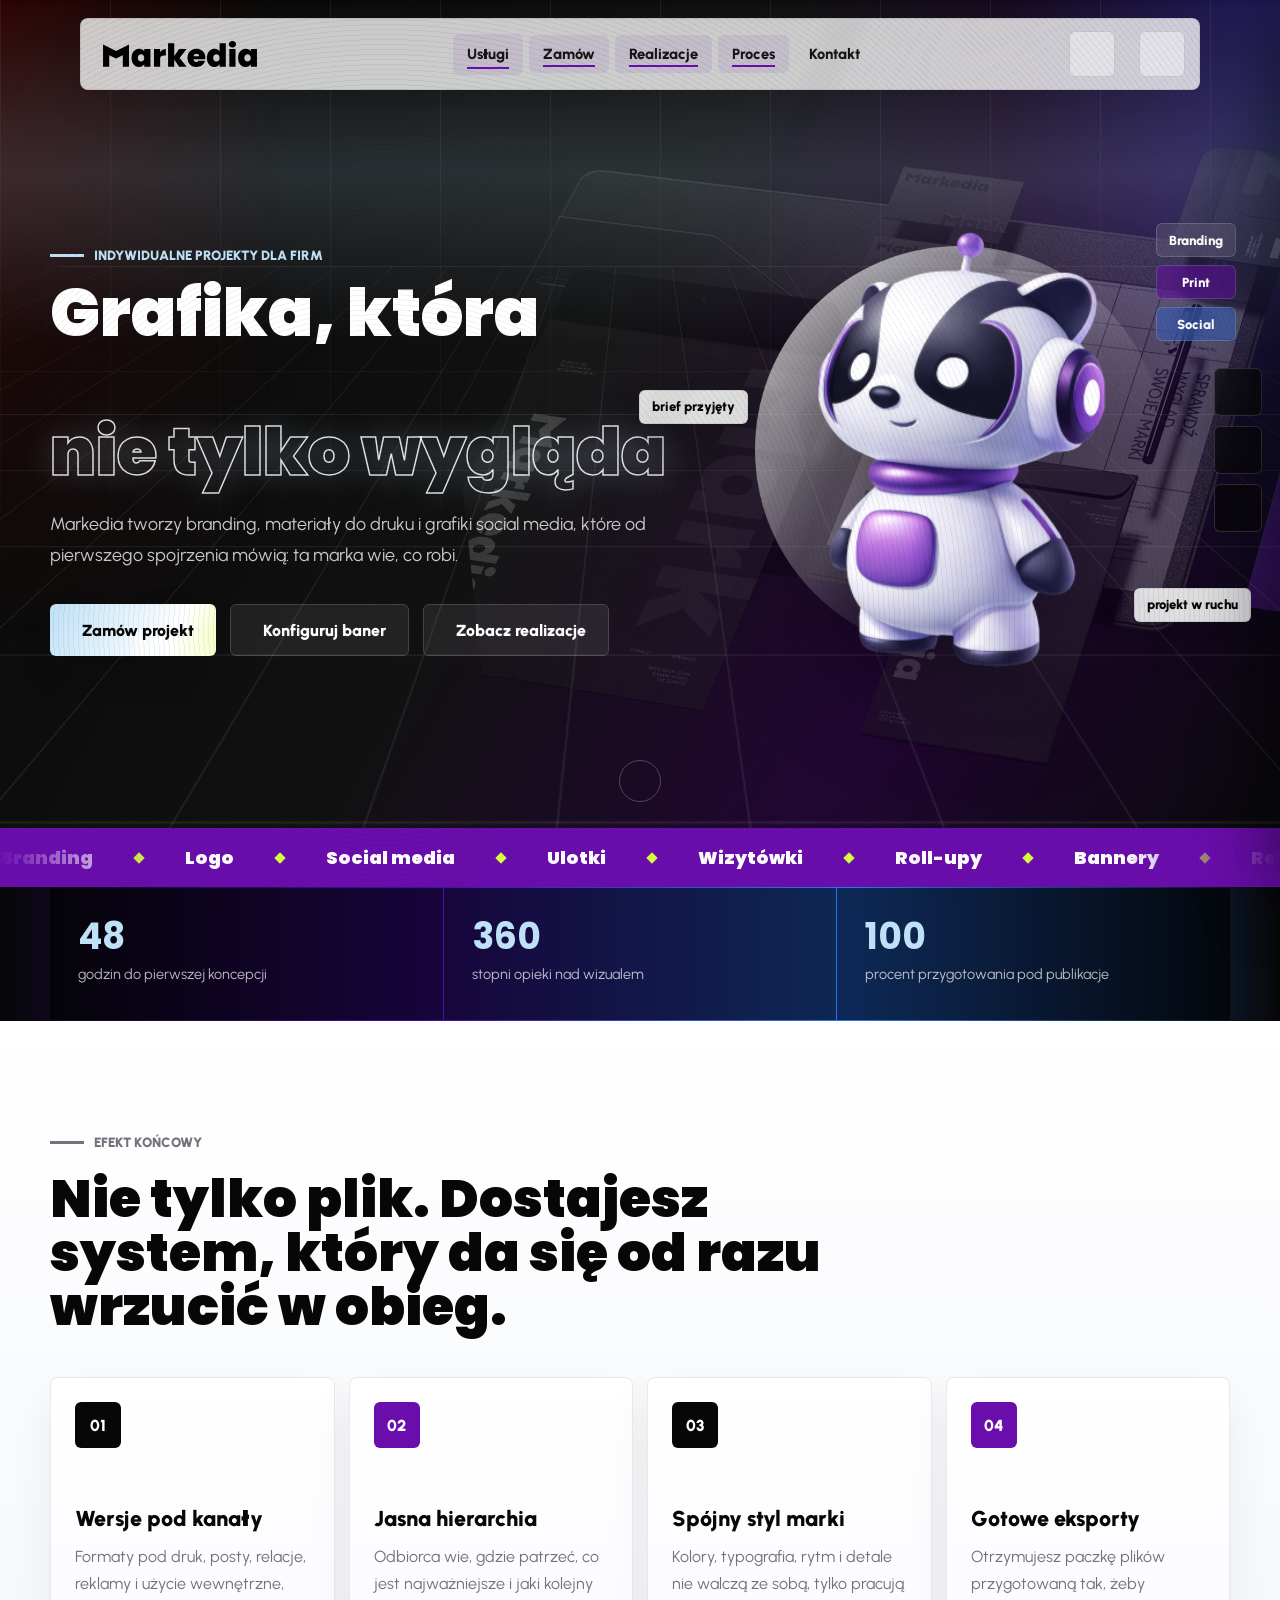
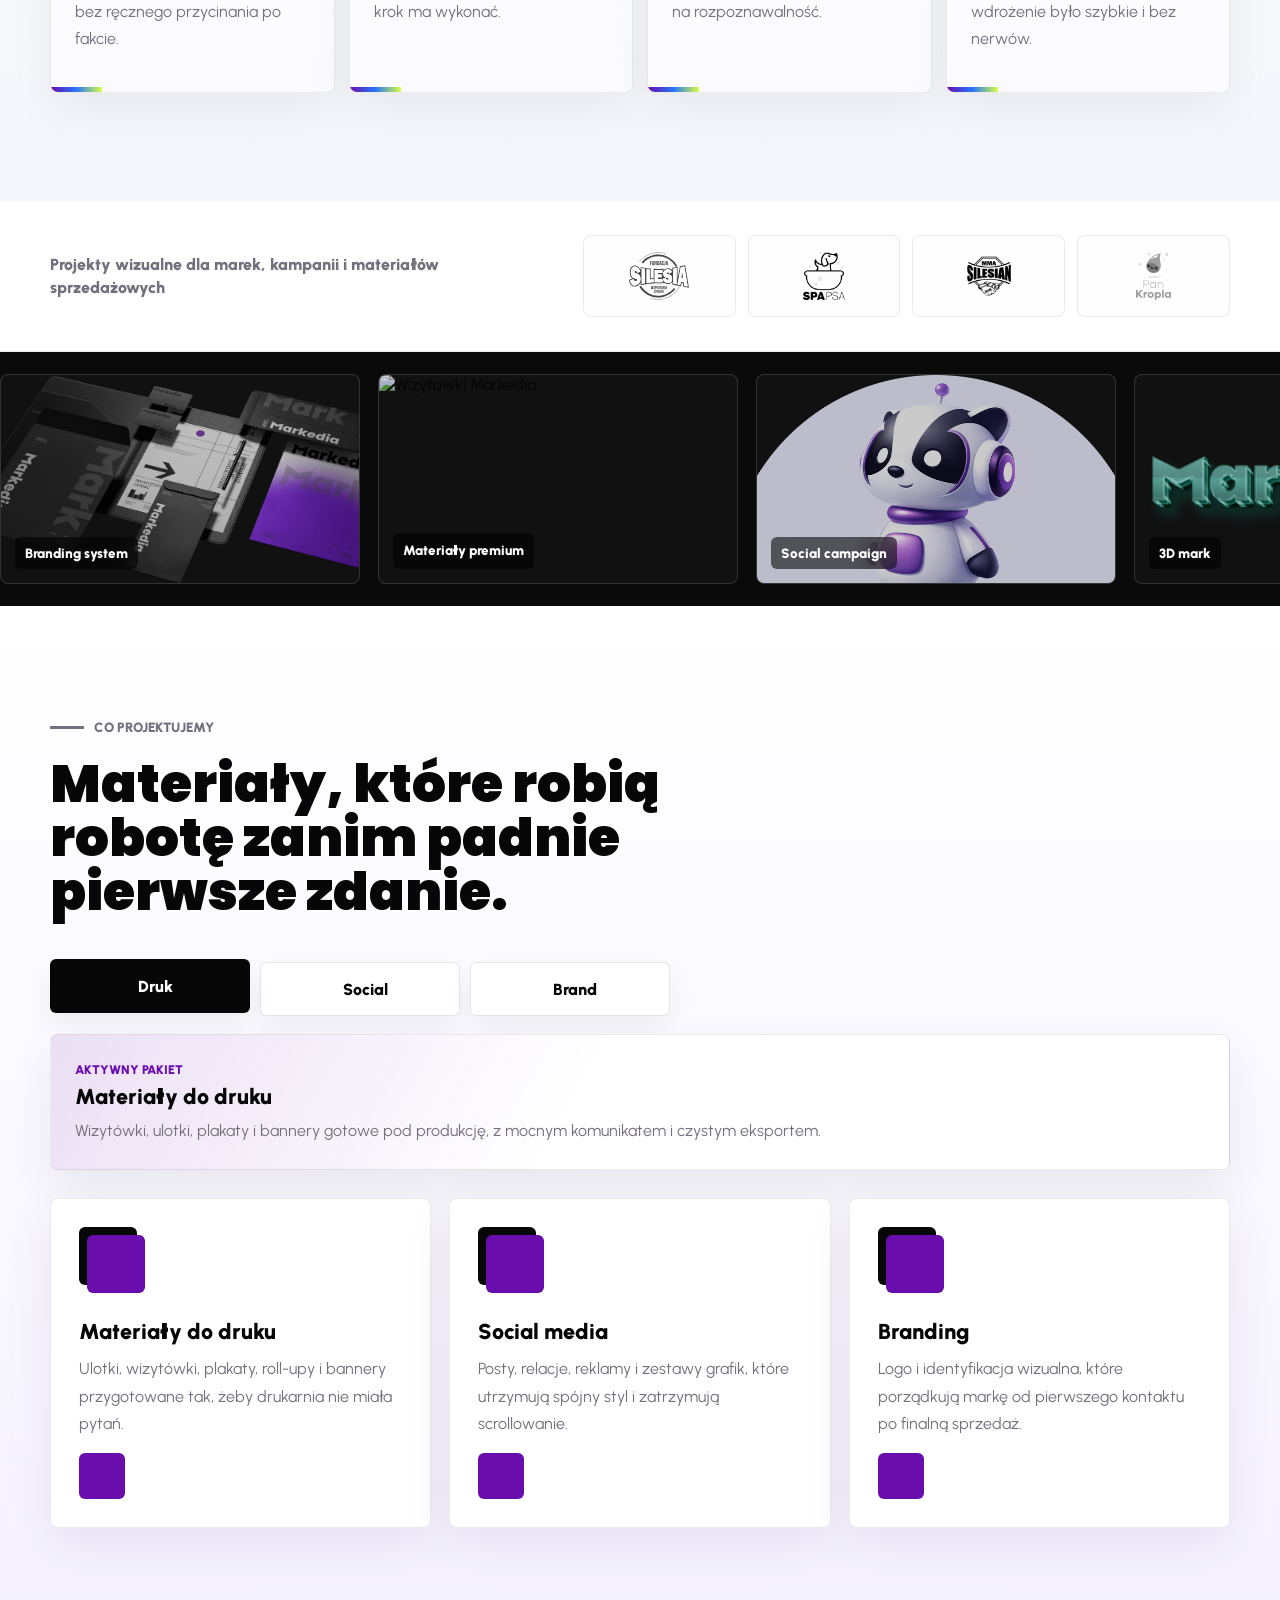
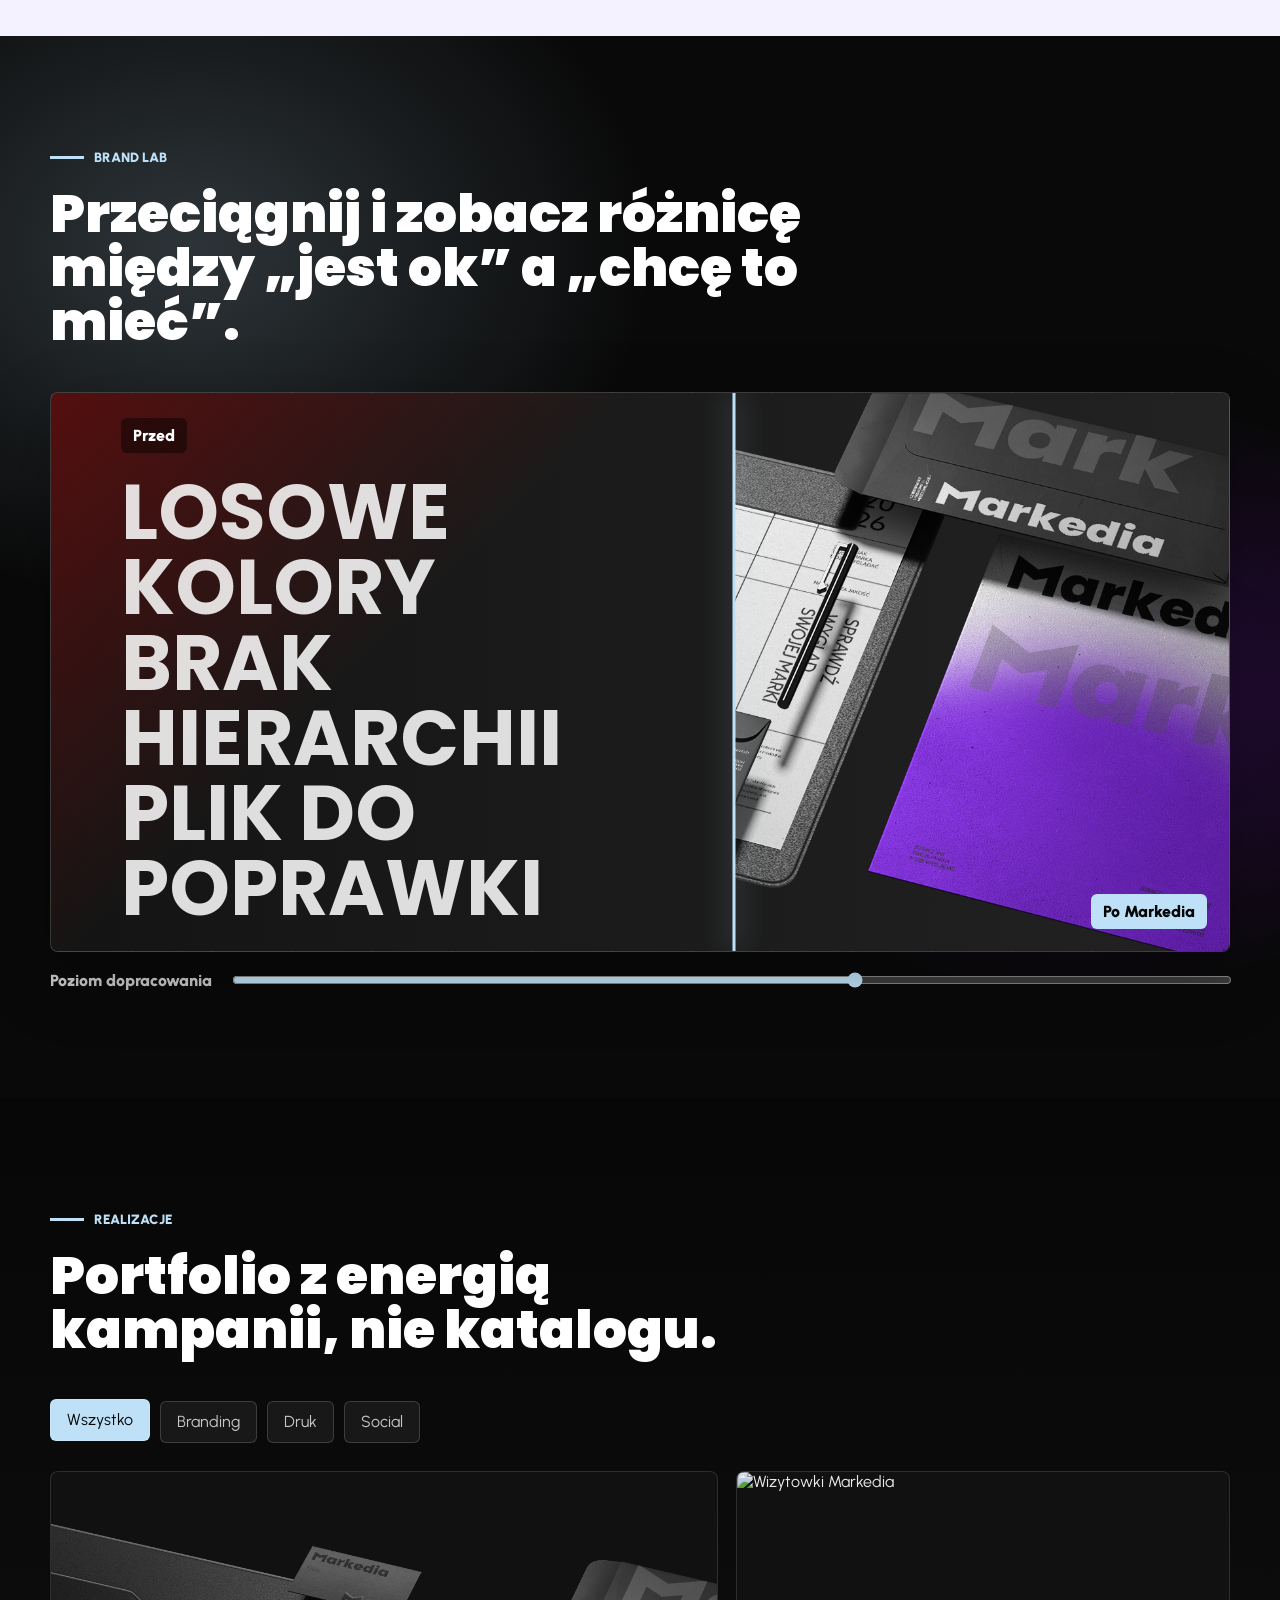
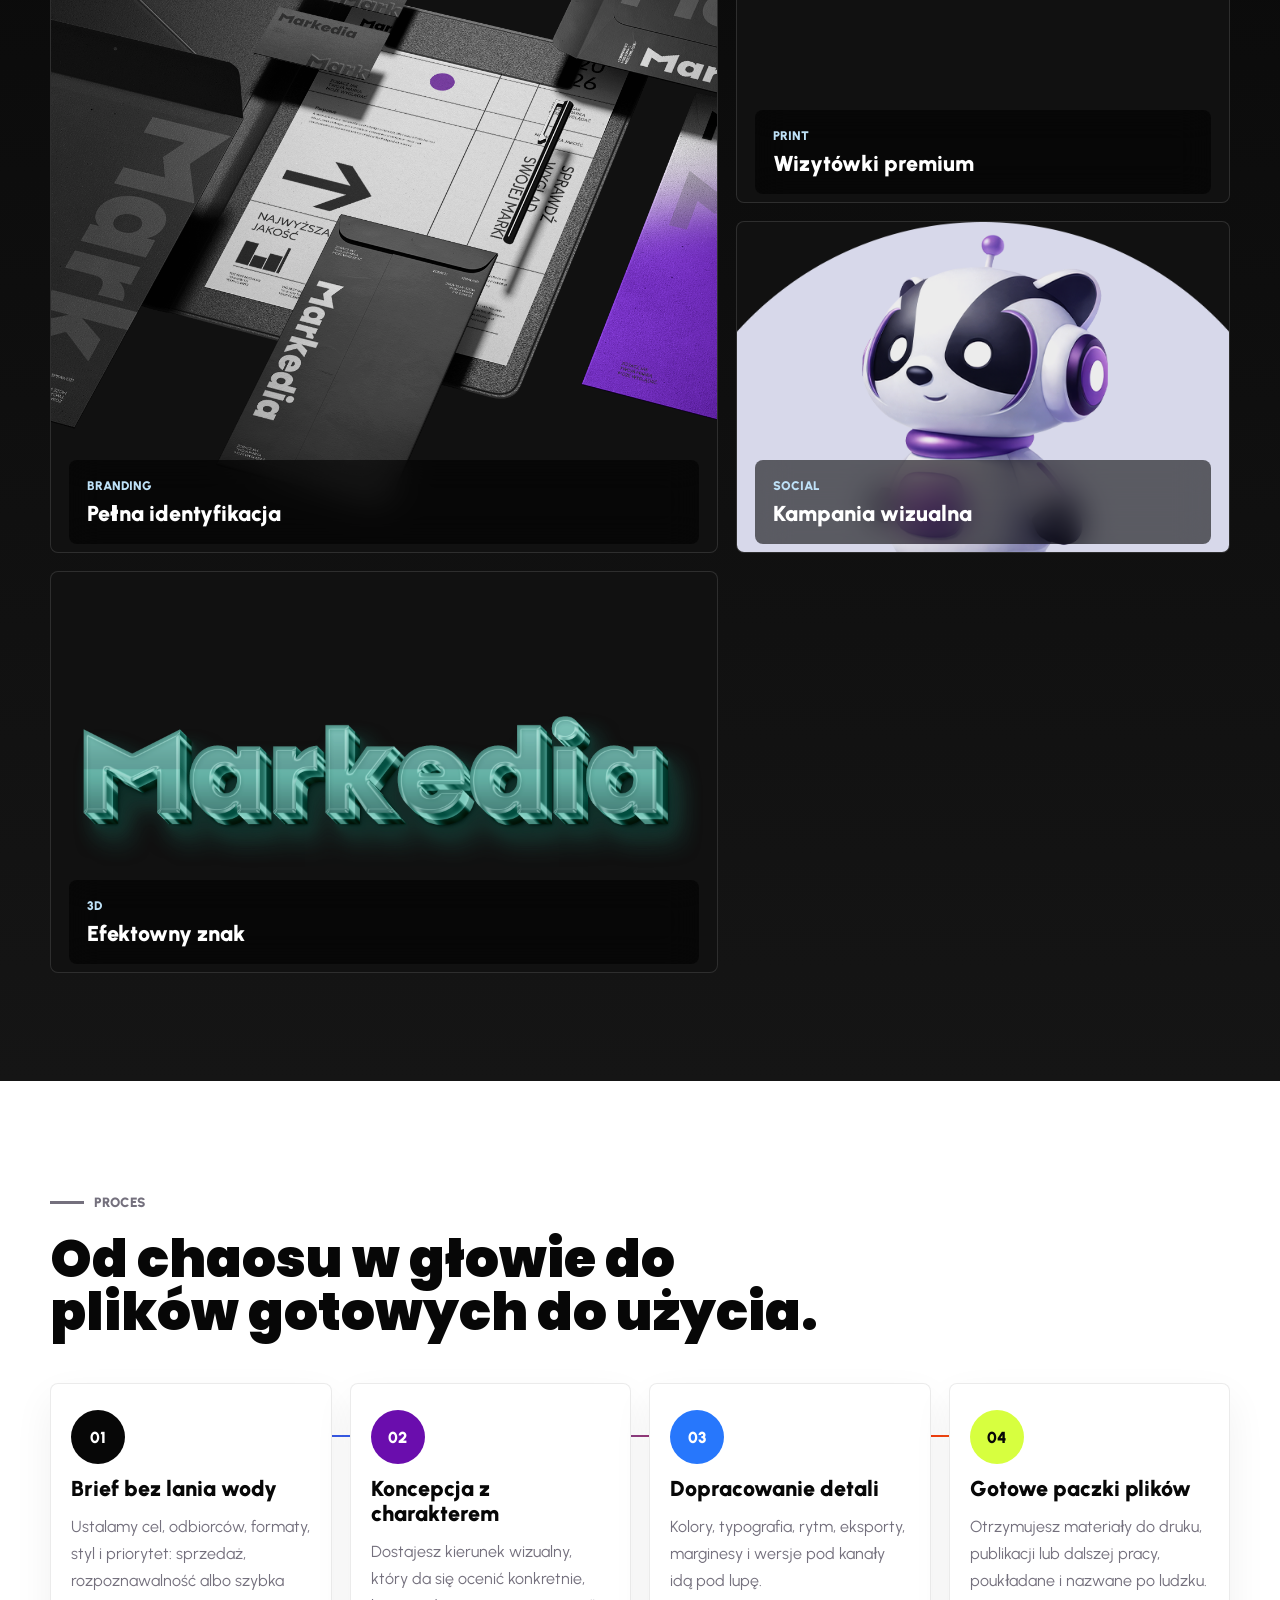
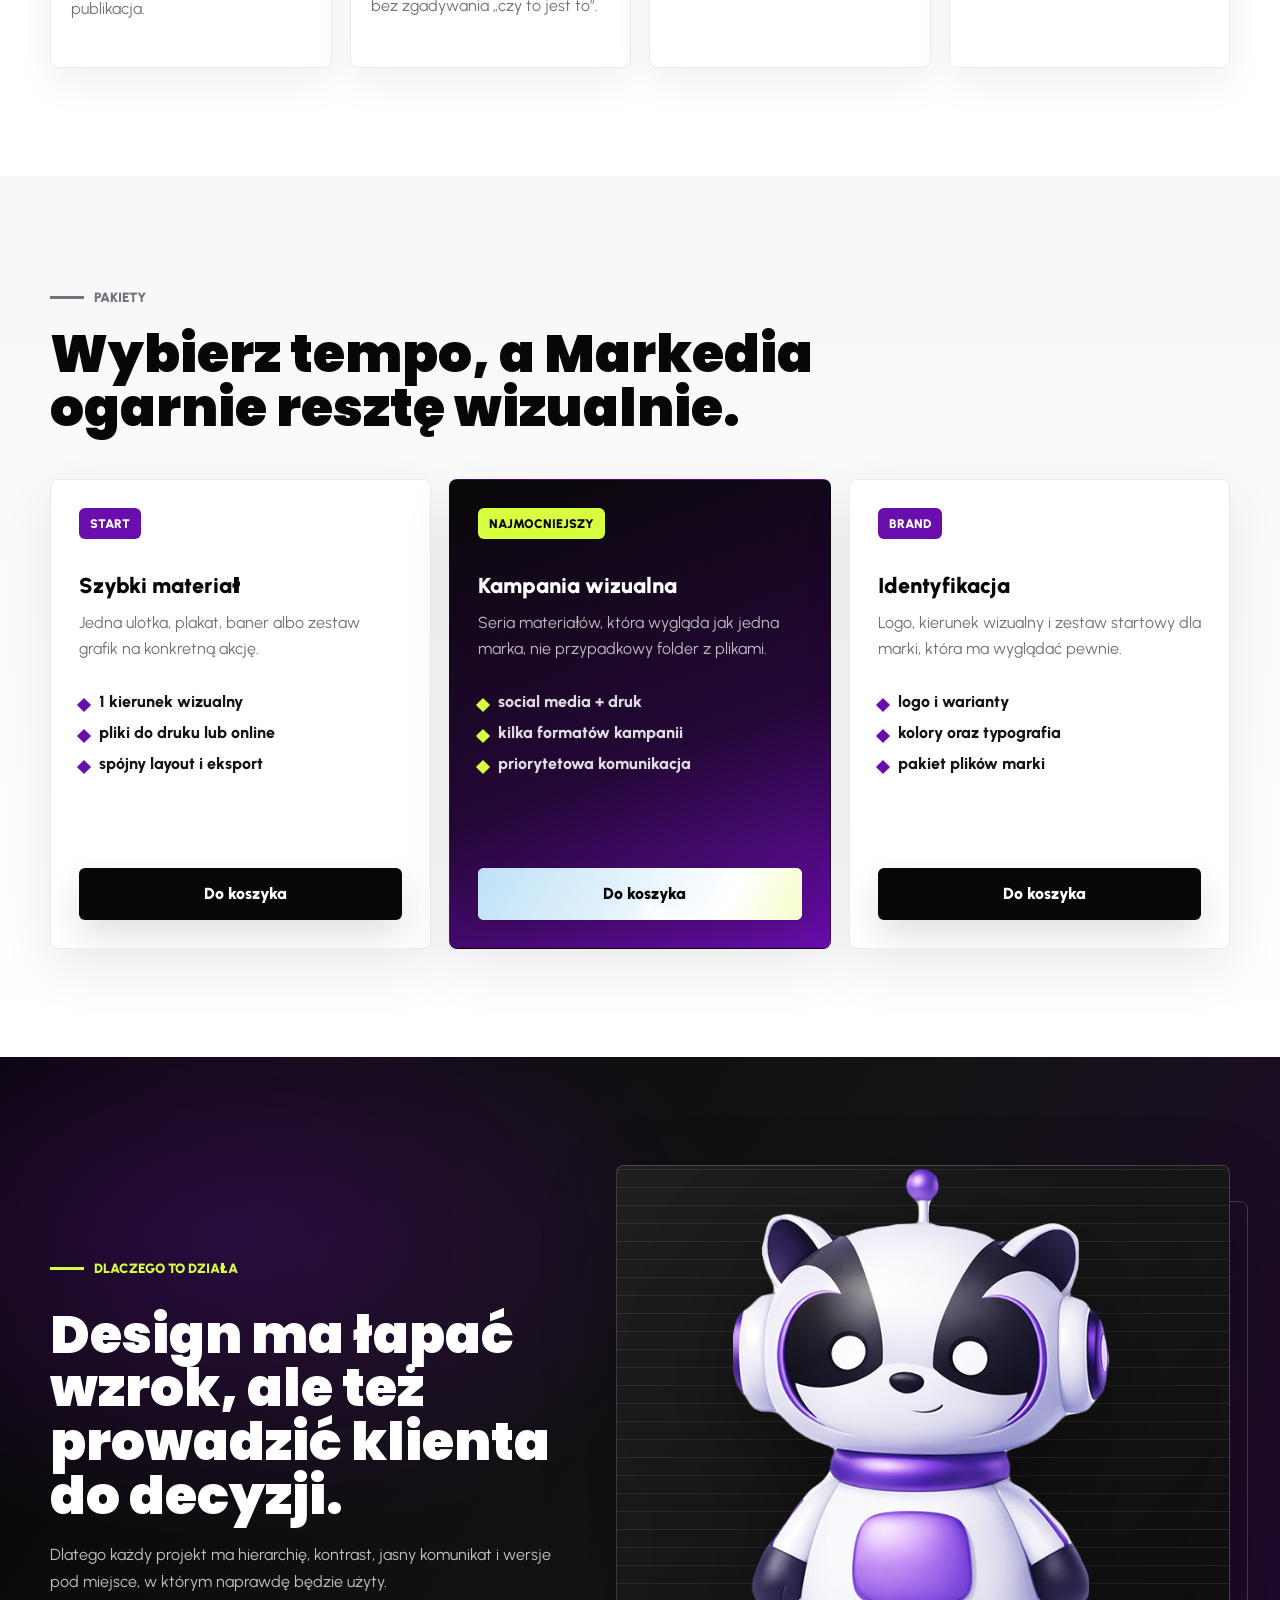
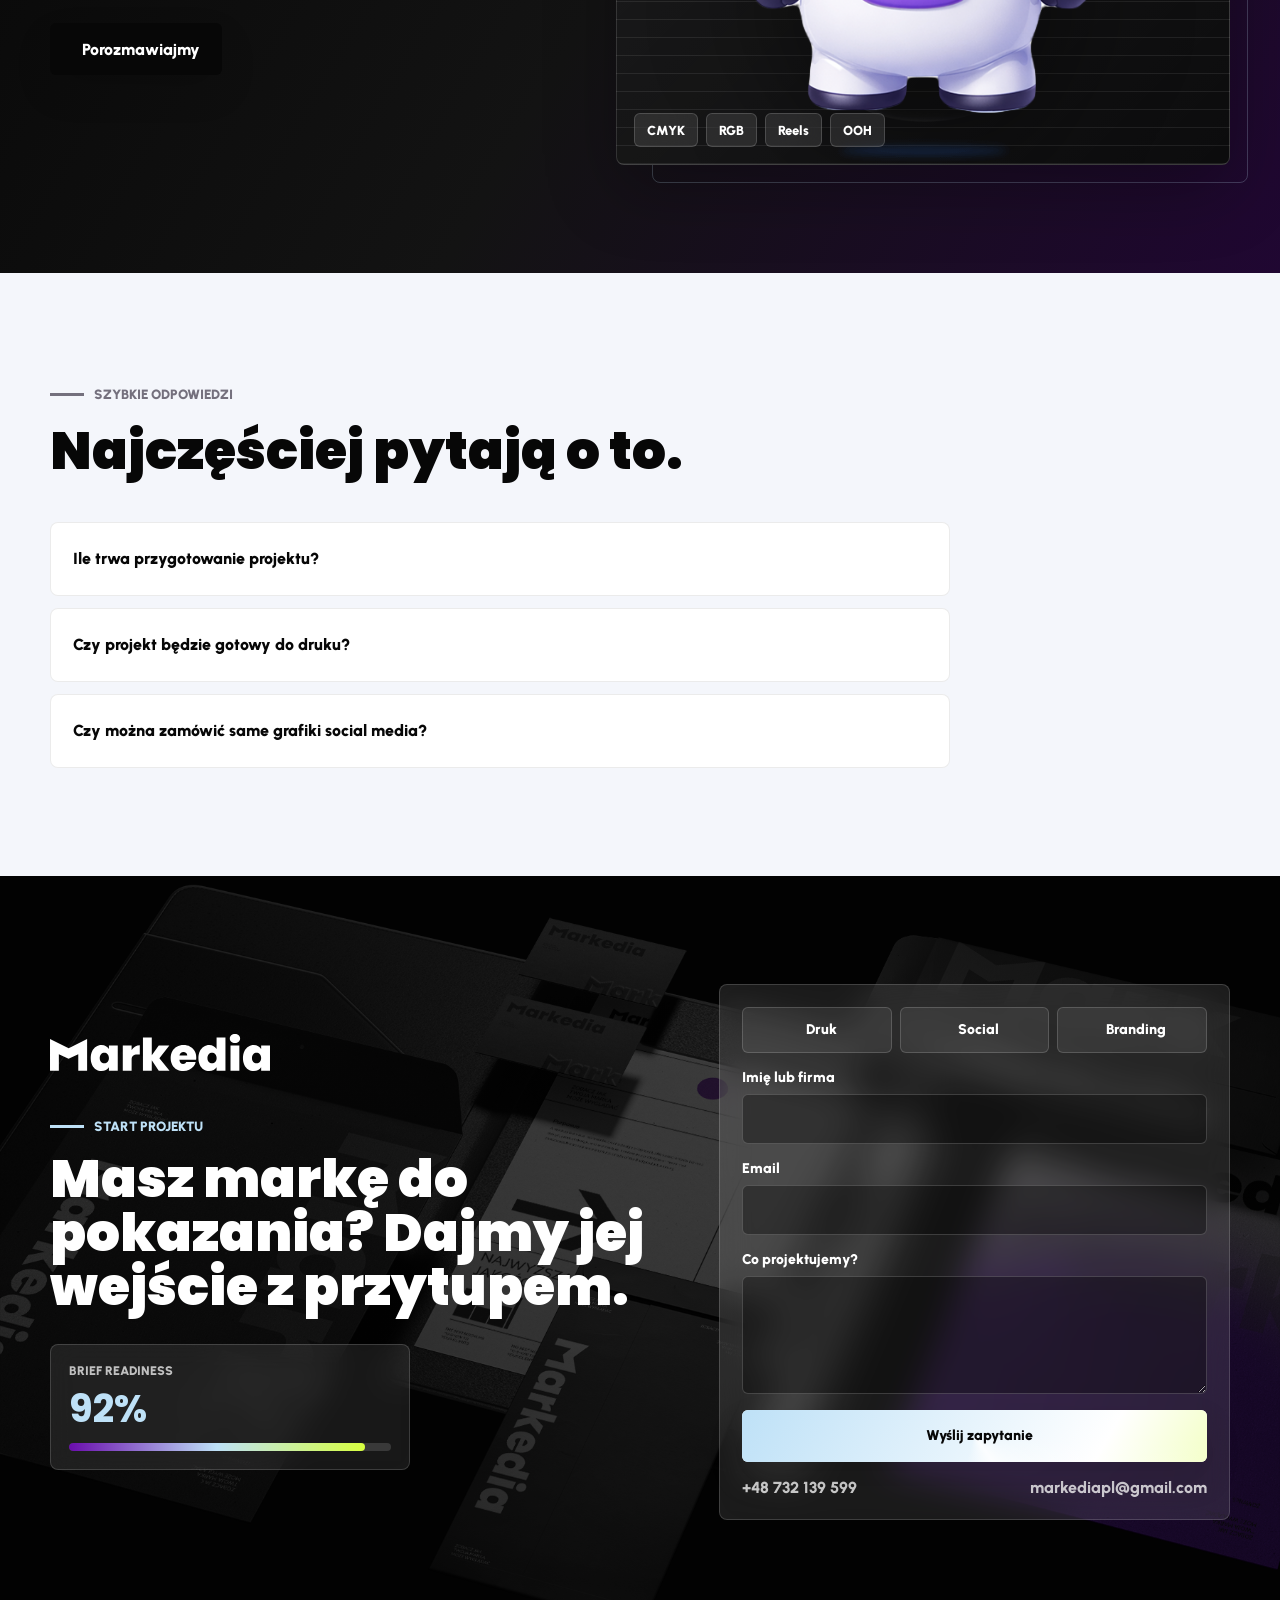
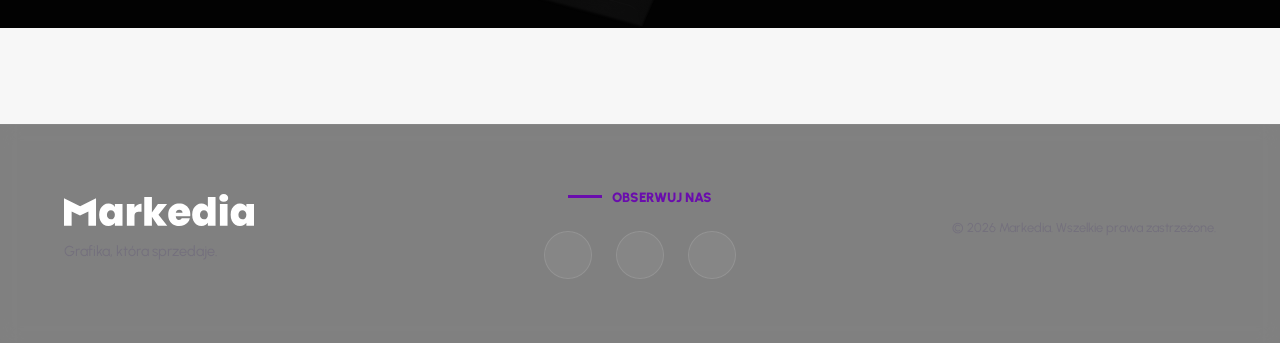
==== commit 7719ff60: "feat: dodanie formularza kasy i systemu kategorii - Przebudowano układ podstrony zamówienia na trzyp" ====
--- a/index.html
+++ b/index.html
@@ -586,6 +586,91 @@
       </div>
     </aside>
 
+    <!-- System Płatności Modal -->
+    <div class="checkout-modal-overlay" data-checkout-overlay aria-hidden="true">
+      <div class="checkout-modal" role="dialog" aria-modal="true" aria-labelledby="checkout-title">
+        <div class="checkout-modal__header">
+          <h2 id="checkout-title">Kasa</h2>
+          <button class="icon-button" type="button" aria-label="Zamknij kase" data-checkout-close>
+            <i data-lucide="x" aria-hidden="true"></i>
+          </button>
+        </div>
+
+        <form class="checkout-form" id="checkout-form">
+          <div class="checkout-modal__body">
+            <!-- Dane zamawiającego -->
+            <div class="checkout-section">
+              <h3>1. Dane kontaktowe</h3>
+              <div class="checkout-fields">
+                <label>
+                  <span>Imię i nazwisko / Firma *</span>
+                  <input type="text" name="name" required placeholder="Jan Kowalski">
+                </label>
+                <label>
+                  <span>Adres Email *</span>
+                  <input type="email" name="email" required placeholder="jan@example.com">
+                </label>
+                <label>
+                  <span>Telefon</span>
+                  <input type="tel" name="phone" placeholder="123 456 789">
+                </label>
+              </div>
+            </div>
+
+            <!-- Metoda płatności -->
+            <div class="checkout-section">
+              <h3>2. Metoda płatności</h3>
+              <div class="payment-methods">
+                <label class="payment-method">
+                  <input type="radio" name="payment_method" value="blik" required checked>
+                  <div class="payment-card">
+                    <i data-lucide="smartphone"></i>
+                    <span>BLIK</span>
+                  </div>
+                </label>
+                <label class="payment-method">
+                  <input type="radio" name="payment_method" value="card">
+                  <div class="payment-card">
+                    <i data-lucide="credit-card"></i>
+                    <span>Karta</span>
+                  </div>
+                </label>
+                <label class="payment-method">
+                  <input type="radio" name="payment_method" value="transfer">
+                  <div class="payment-card">
+                    <i data-lucide="landmark"></i>
+                    <span>Przelew</span>
+                  </div>
+                </label>
+              </div>
+            </div>
+
+            <div class="checkout-loader" data-checkout-loader style="display: none;">
+              <div class="loader-spinner"></div>
+              <p>Przetwarzanie płatności...</p>
+            </div>
+            <div class="checkout-success" data-checkout-success style="display: none;">
+              <i data-lucide="check-circle" class="success-icon"></i>
+              <h3>Płatność zakończona sukcesem!</h3>
+              <p>Otrzymasz potwierdzenie na adres email.</p>
+              <p class="order-id">Nr zamówienia: <strong data-checkout-order-id>---</strong></p>
+            </div>
+          </div>
+
+          <div class="checkout-modal__footer" data-checkout-actions>
+            <div class="cart-summary">
+              <span>Do zapłaty:</span>
+              <strong data-checkout-total>0 zł</strong>
+            </div>
+            <button class="btn btn--primary magnetic" type="submit" data-checkout-submit>
+              <i data-lucide="lock" aria-hidden="true"></i>
+              <span>Kupuję i płacę</span>
+            </button>
+          </div>
+        </form>
+      </div>
+    </div>
+
     <footer class="site-footer reveal">
       <div class="footer__inner">
         <div class="footer__brand">
--- a/style.css
+++ b/style.css
@@ -2997,9 +2997,14 @@
 
 .configurator-layout {
   display: grid;
-  grid-template-columns: 1fr 420px;
+  grid-template-columns: 280px 1fr 380px;
   gap: 32px;
   align-items: start;
+}
+
+.configurator-menu {
+  position: sticky;
+  top: 104px;
 }
 
 .configurator-main {
@@ -3041,18 +3046,17 @@
 }
 
 .service-categories {
-  display: grid;
-  grid-template-columns: repeat(auto-fill, minmax(140px, 1fr));
+  display: flex;
+  flex-direction: column;
+  gap: 12px;
+}
+
+.category-card {
+  display: flex;
+  align-items: center;
+  justify-content: flex-start;
   gap: 16px;
-}
-
-.category-card {
-  display: flex;
-  flex-direction: column;
-  align-items: center;
-  justify-content: center;
-  gap: 12px;
-  padding: 20px 10px;
+  padding: 16px 20px;
   background: #fdfdfd;
   border: 2px solid rgba(0, 0, 0, 0.08);
   border-radius: var(--radius);
@@ -3060,12 +3064,13 @@
   cursor: pointer;
   transition: all 200ms ease;
   font-weight: 800;
+  text-align: left;
 }
 
 .category-card i {
   color: var(--muted);
-  width: 28px;
-  height: 28px;
+  width: 24px;
+  height: 24px;
   transition: color 200ms ease;
 }
 
@@ -3321,6 +3326,245 @@
   font-size: 1.1rem;
 }
 
+/* --- CHECKOUT MODAL --- */
+.checkout-modal-overlay {
+  position: fixed;
+  inset: 0;
+  z-index: 200;
+  background: rgba(0, 0, 0, 0.7);
+  backdrop-filter: blur(8px);
+  display: grid;
+  place-items: center;
+  padding: 20px;
+  opacity: 0;
+  pointer-events: none;
+  transition: opacity 300ms var(--ease);
+}
+
+.checkout-modal-overlay.is-open {
+  opacity: 1;
+  pointer-events: auto;
+}
+
+.checkout-modal {
+  background: var(--paper);
+  border: 1px solid rgba(0, 0, 0, 0.1);
+  border-radius: var(--radius);
+  width: 100%;
+  max-width: 600px;
+  max-height: 90vh;
+  display: flex;
+  flex-direction: column;
+  box-shadow: 0 30px 80px rgba(0, 0, 0, 0.4);
+  transform: translateY(30px) scale(0.98);
+  transition: transform 300ms var(--ease);
+  overflow: hidden;
+}
+
+.checkout-modal-overlay.is-open .checkout-modal {
+  transform: translateY(0) scale(1);
+}
+
+.checkout-modal__header {
+  display: flex;
+  align-items: center;
+  justify-content: space-between;
+  padding: 24px 32px;
+  border-bottom: 1px solid rgba(0, 0, 0, 0.08);
+  background: #fff;
+}
+
+.checkout-modal__header h2 {
+  margin: 0;
+  font-size: 1.6rem;
+  color: var(--ink);
+}
+
+.checkout-modal__body {
+  padding: 32px;
+  overflow-y: auto;
+  flex: 1;
+  display: flex;
+  flex-direction: column;
+  gap: 32px;
+}
+
+.checkout-section h3 {
+  font-size: 1.2rem;
+  margin-bottom: 16px;
+  color: var(--ink);
+}
+
+.checkout-fields {
+  display: flex;
+  flex-direction: column;
+  gap: 16px;
+}
+
+.checkout-fields label {
+  display: flex;
+  flex-direction: column;
+  gap: 8px;
+}
+
+.checkout-fields span {
+  font-weight: 800;
+  color: var(--ink);
+  font-size: 0.95rem;
+}
+
+.checkout-fields input {
+  width: 100%;
+  padding: 14px;
+  border: 1px solid rgba(0, 0, 0, 0.12);
+  border-radius: 6px;
+  background: #fff;
+  font-family: inherit;
+  font-size: 1rem;
+  color: var(--ink);
+  outline: none;
+  transition: border-color 200ms ease, box-shadow 200ms ease;
+}
+
+.checkout-fields input:focus {
+  border-color: var(--purple);
+  box-shadow: 0 0 0 4px rgba(106, 13, 173, 0.12);
+}
+
+.payment-methods {
+  display: grid;
+  grid-template-columns: repeat(3, 1fr);
+  gap: 12px;
+}
+
+.payment-method input {
+  display: none;
+}
+
+.payment-card {
+  display: flex;
+  flex-direction: column;
+  align-items: center;
+  justify-content: center;
+  gap: 10px;
+  padding: 20px 10px;
+  background: #fff;
+  border: 2px solid rgba(0, 0, 0, 0.08);
+  border-radius: 8px;
+  cursor: pointer;
+  transition: all 200ms ease;
+  font-weight: 800;
+  color: var(--muted);
+}
+
+.payment-card i {
+  width: 32px;
+  height: 32px;
+}
+
+.payment-method input:checked + .payment-card {
+  border-color: var(--purple);
+  background: rgba(106, 13, 173, 0.04);
+  color: var(--purple);
+}
+
+.checkout-modal__footer {
+  padding: 24px 32px;
+  border-top: 1px solid rgba(0, 0, 0, 0.08);
+  background: #fff;
+  display: flex;
+  justify-content: space-between;
+  align-items: center;
+  gap: 24px;
+}
+
+.checkout-modal__footer .cart-summary {
+  flex-direction: column;
+  align-items: flex-start;
+  font-size: 1rem;
+}
+
+.checkout-modal__footer .cart-summary strong {
+  font-size: 1.8rem;
+  color: var(--ink);
+}
+
+.checkout-modal__footer .btn {
+  min-height: 56px;
+  padding: 0 32px;
+  font-size: 1.1rem;
+}
+
+.checkout-loader {
+  display: flex;
+  flex-direction: column;
+  align-items: center;
+  justify-content: center;
+  gap: 20px;
+  padding: 40px 0;
+  color: var(--muted);
+  font-weight: 800;
+}
+
+.loader-spinner {
+  width: 48px;
+  height: 48px;
+  border: 4px solid rgba(106, 13, 173, 0.2);
+  border-left-color: var(--purple);
+  border-radius: 50%;
+  animation: spin 1s linear infinite;
+}
+
+.checkout-success {
+  display: flex;
+  flex-direction: column;
+  align-items: center;
+  justify-content: center;
+  text-align: center;
+  gap: 12px;
+  padding: 40px 0;
+}
+
+.checkout-success .success-icon {
+  width: 64px;
+  height: 64px;
+  color: #106a2e;
+  margin-bottom: 12px;
+}
+
+.checkout-success h3 {
+  font-size: 1.6rem;
+  color: var(--ink);
+  margin: 0;
+}
+
+.checkout-success p {
+  color: var(--muted);
+  margin: 0;
+}
+
+.checkout-success .order-id {
+  margin-top: 16px;
+  padding: 12px 24px;
+  background: rgba(0, 0, 0, 0.04);
+  border-radius: 6px;
+  font-family: "Poppins", monospace;
+  color: var(--ink);
+}
+
+@media (max-width: 600px) {
+  .payment-methods {
+    grid-template-columns: 1fr;
+  }
+  .checkout-modal__footer {
+    flex-direction: column;
+    align-items: stretch;
+  }
+  .checkout-modal__footer .cart-summary {
+    align-items: center;
+  }
+}
+
 /* Toast */
 .toast-notification {
   position: fixed;
@@ -3367,6 +3611,30 @@
   color: rgba(255, 255, 255, 0.7);
 }
 
+@media (max-width: 1100px) {
+  .configurator-layout {
+    grid-template-columns: 1fr 380px;
+  }
+
+  .configurator-menu {
+    position: static;
+    grid-column: 1 / -1;
+  }
+
+  .service-categories {
+    flex-direction: row;
+    flex-wrap: wrap;
+  }
+
+  .category-card {
+    flex: 1 1 calc(33.333% - 12px);
+    justify-content: center;
+    flex-direction: column;
+    padding: 20px 10px;
+    text-align: center;
+  }
+}
+
 @media (max-width: 900px) {
   .configurator-layout {
     grid-template-columns: 1fr;
@@ -3380,8 +3648,8 @@
   .quick-picks-grid {
     grid-template-columns: 1fr;
   }
-  .service-categories {
-    grid-template-columns: repeat(2, 1fr);
+  .category-card {
+    flex: 1 1 calc(50% - 12px);
   }
 }
 
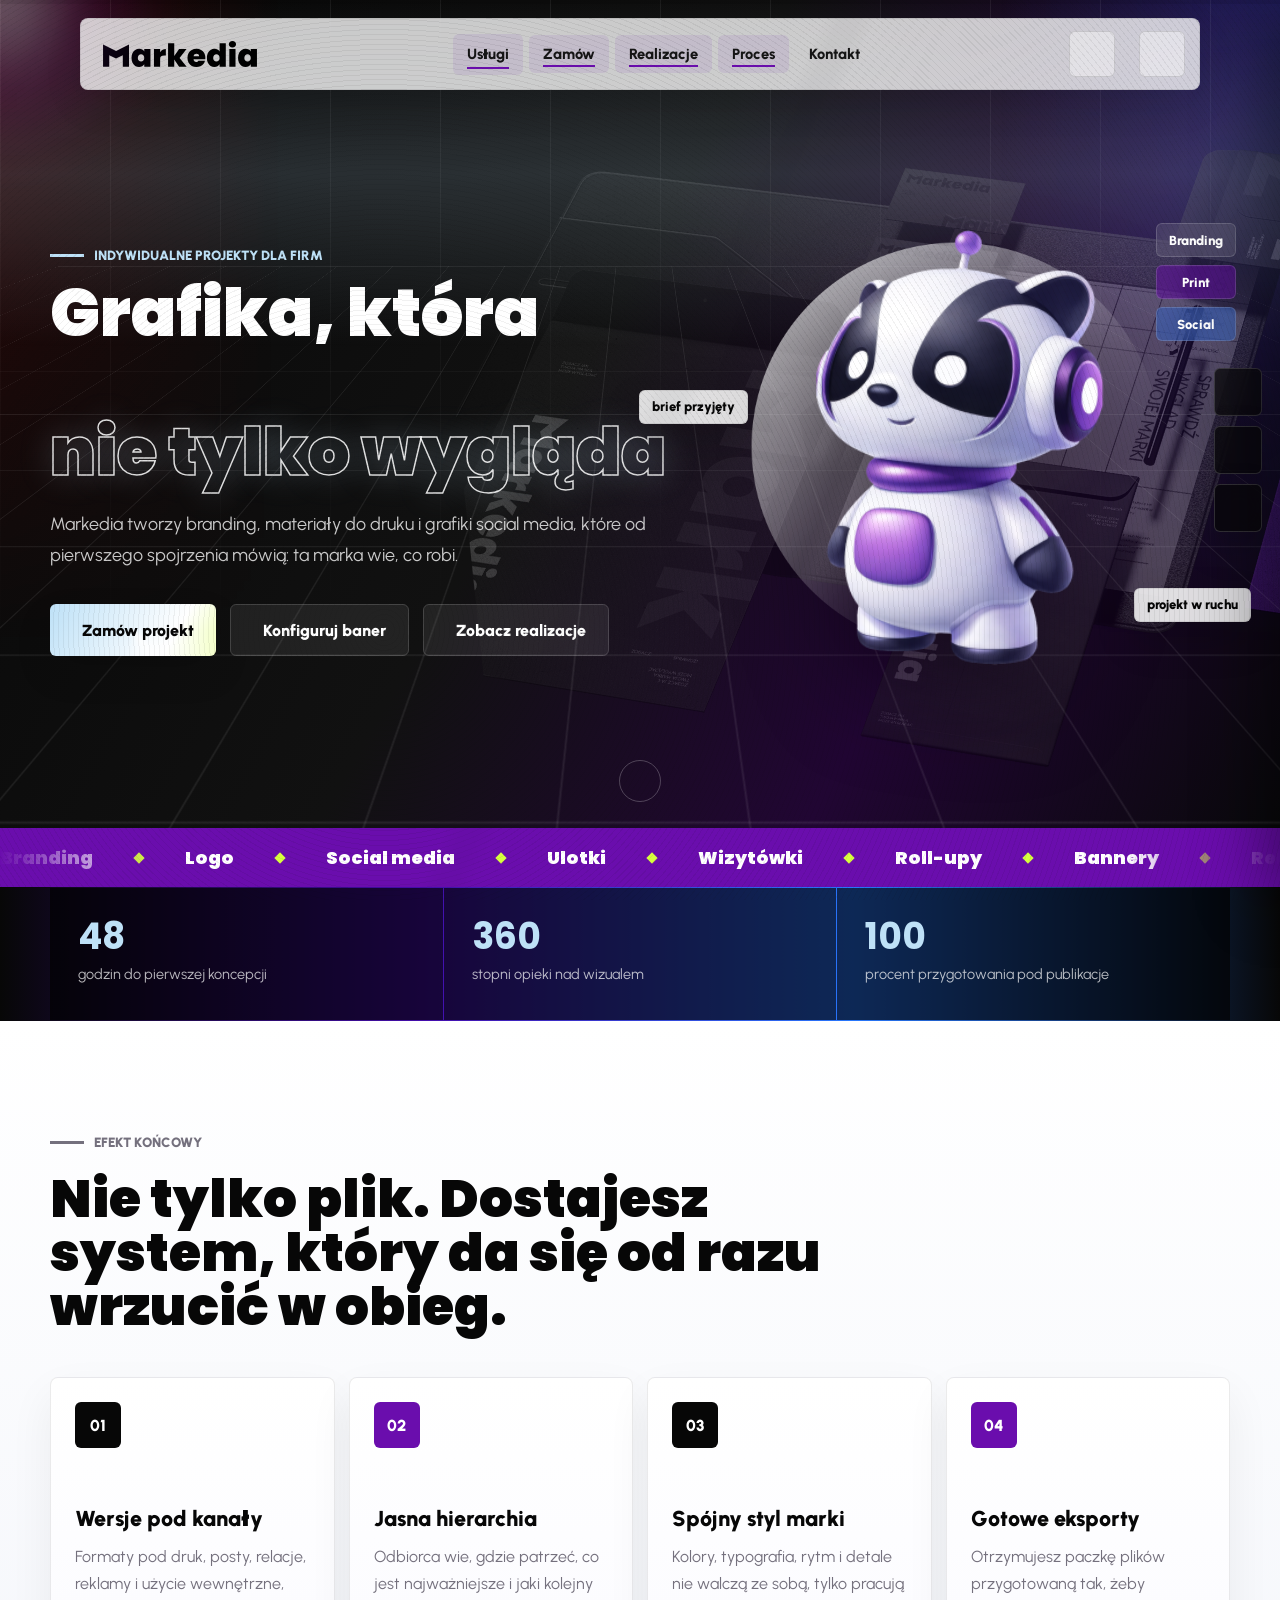
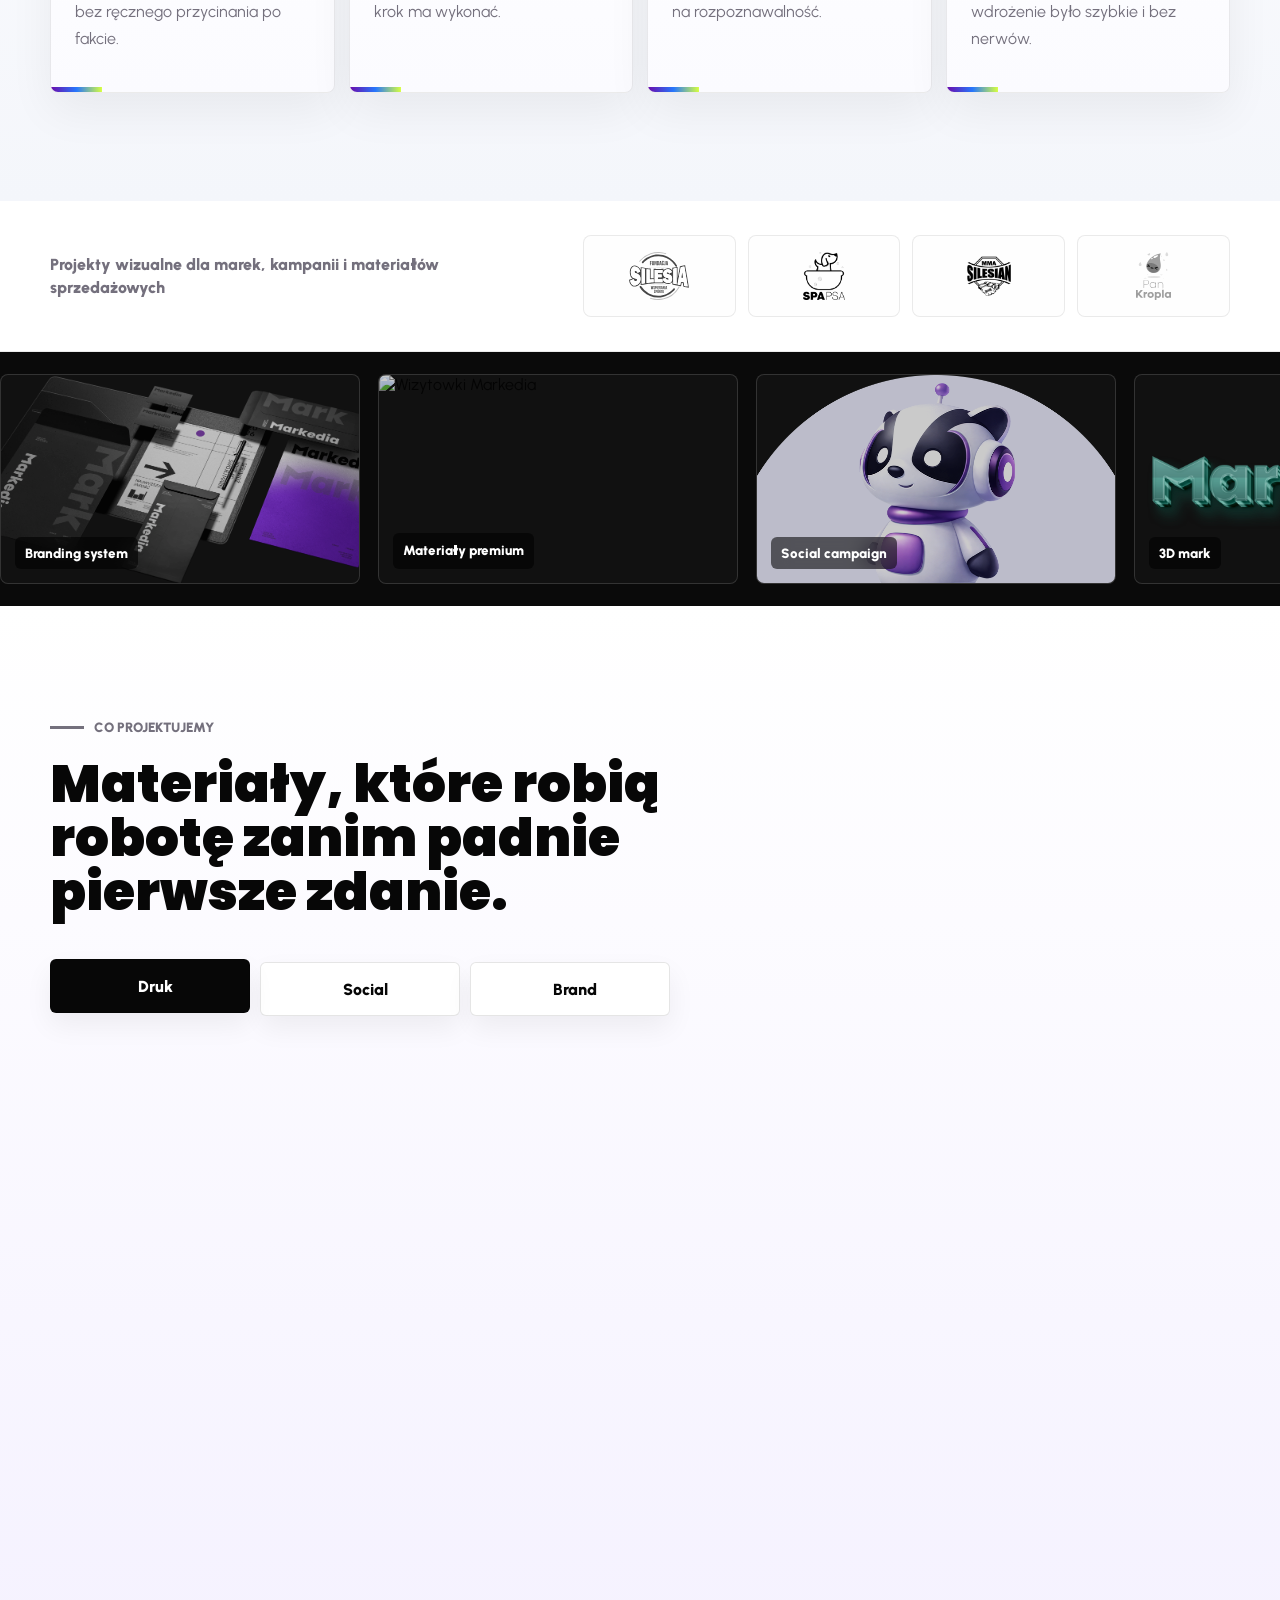
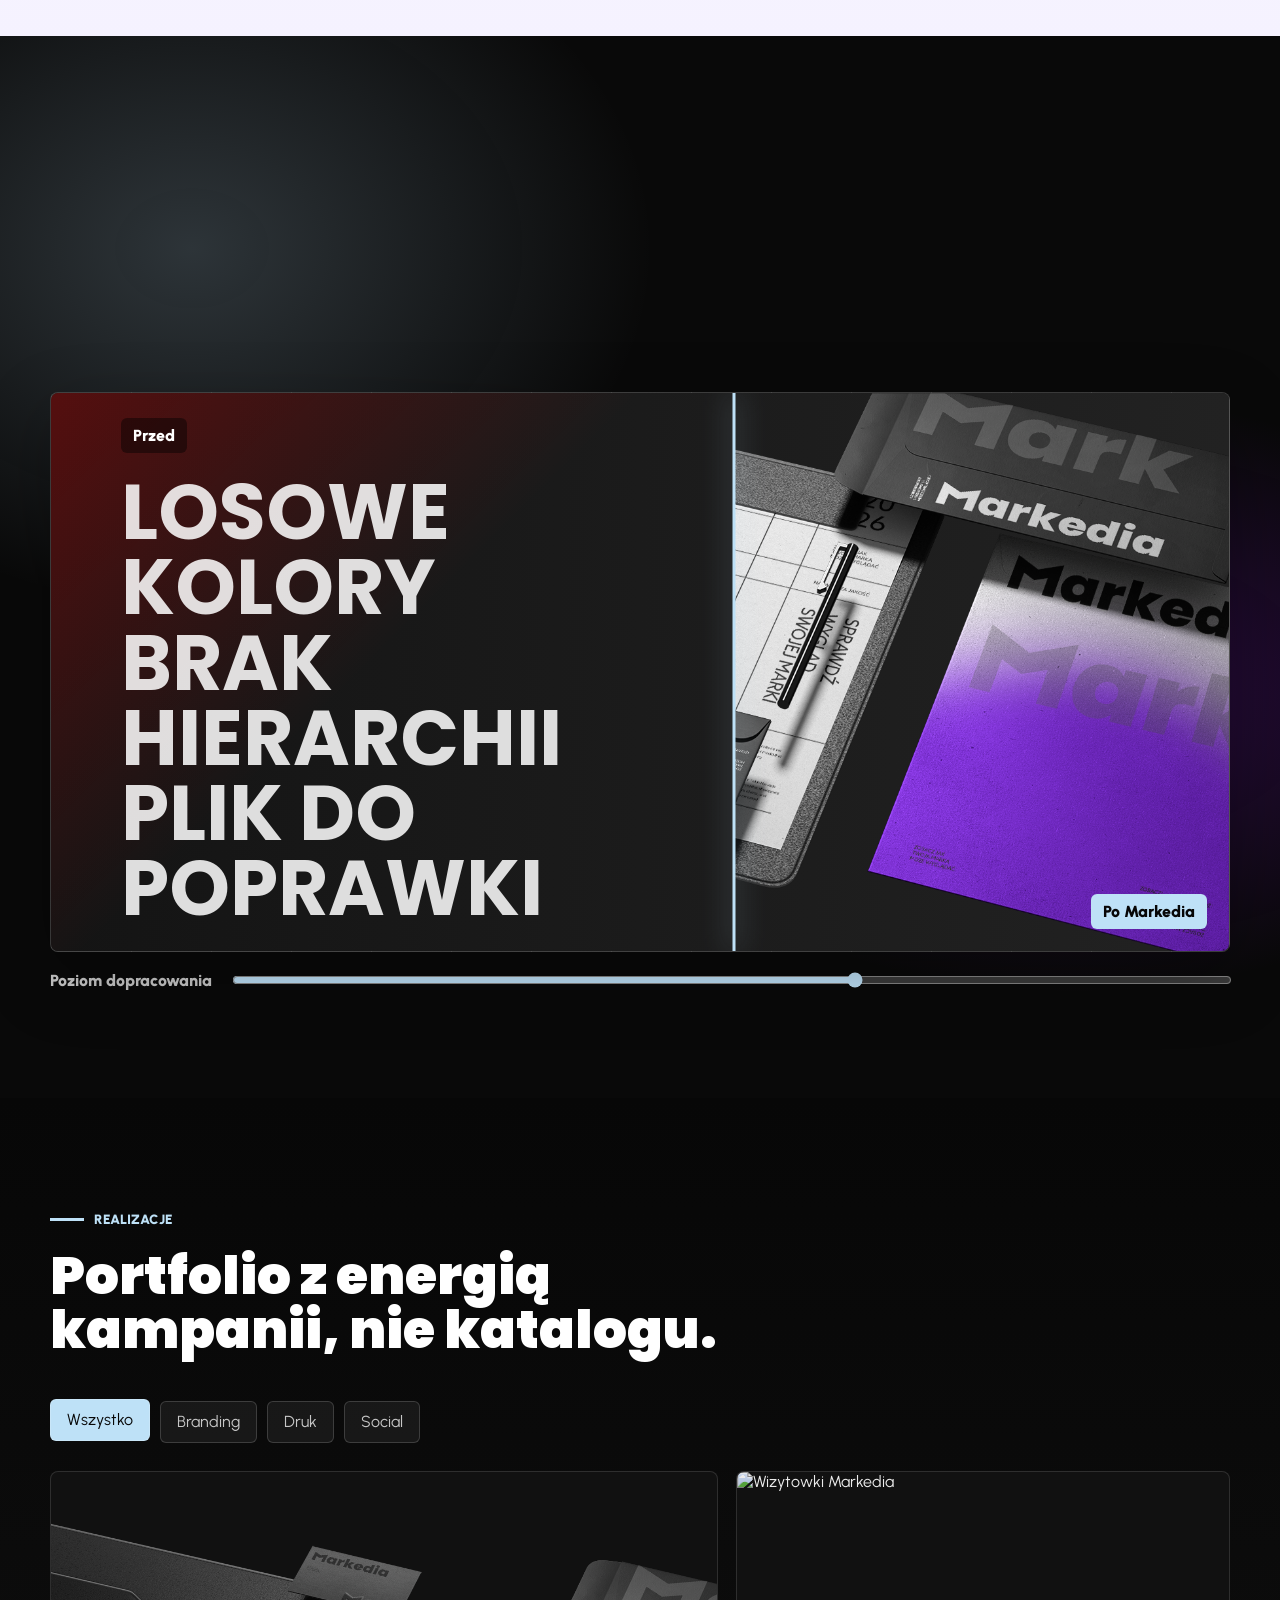
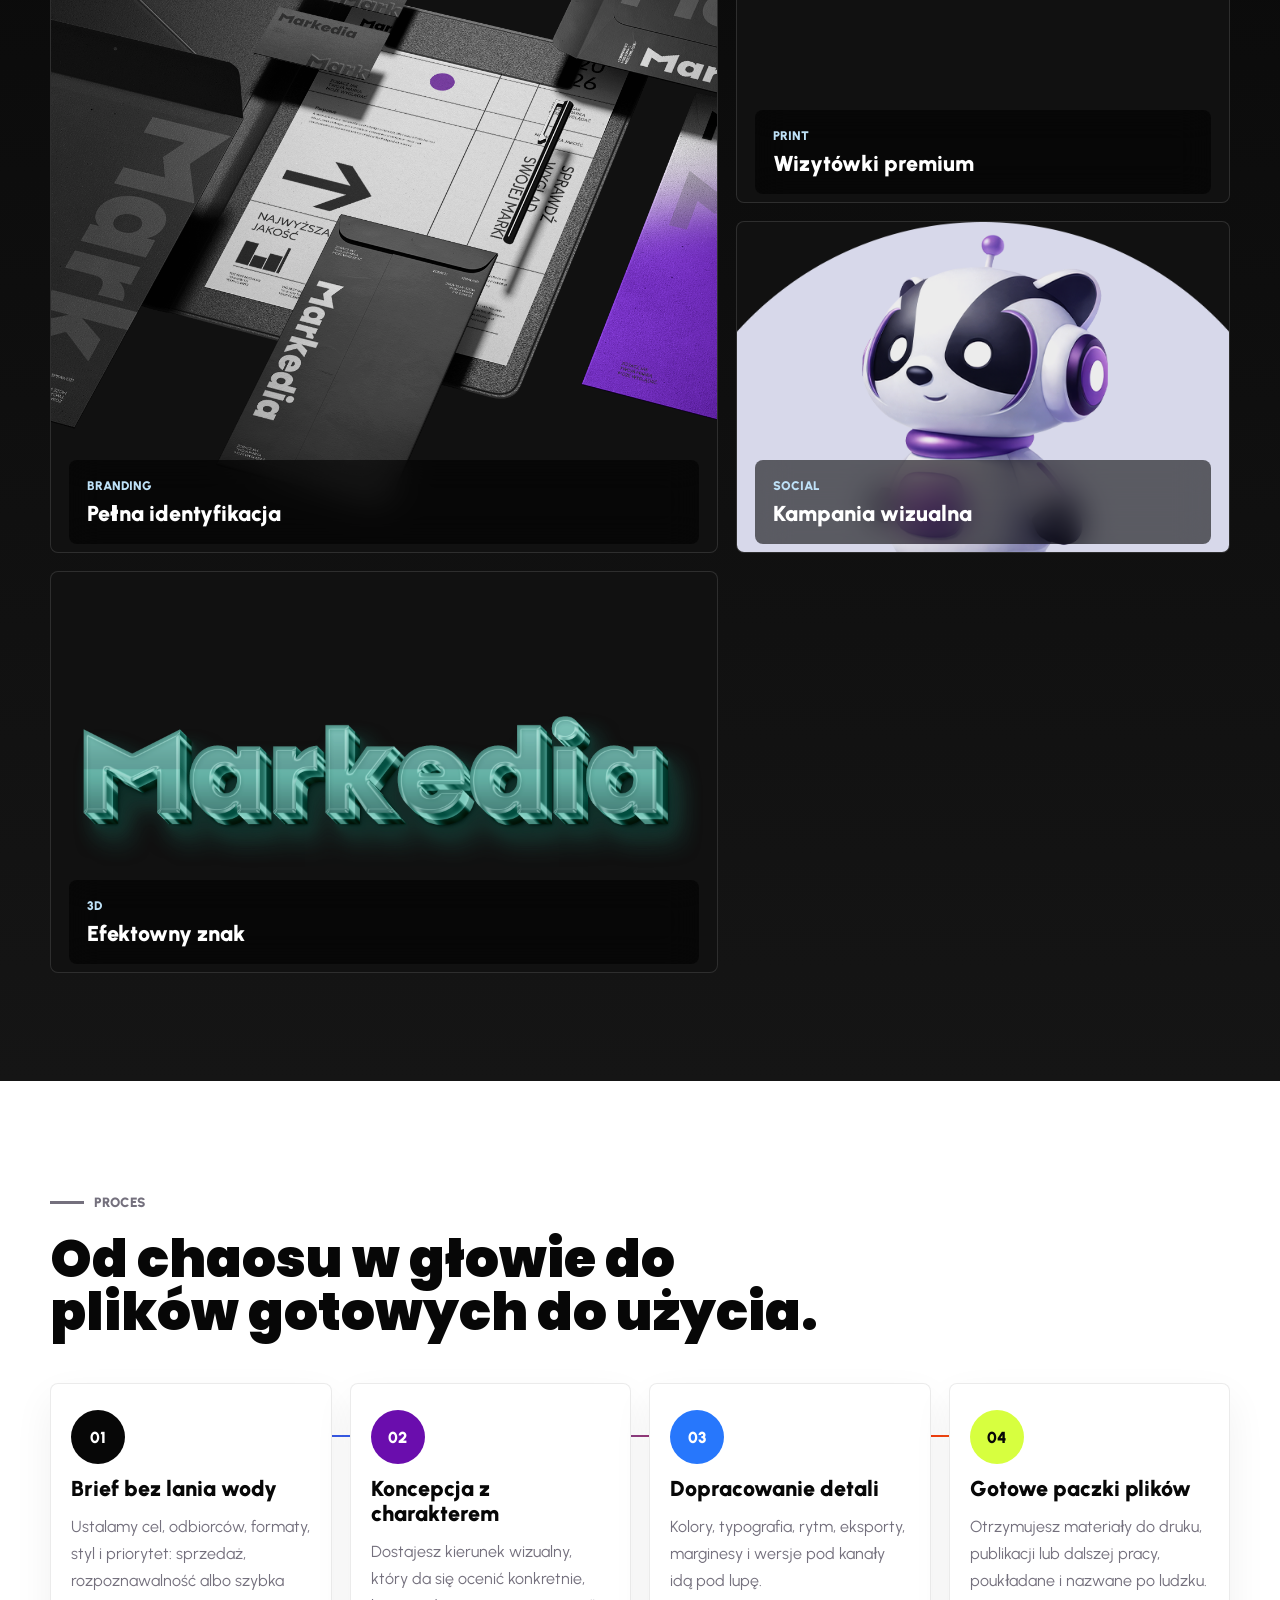
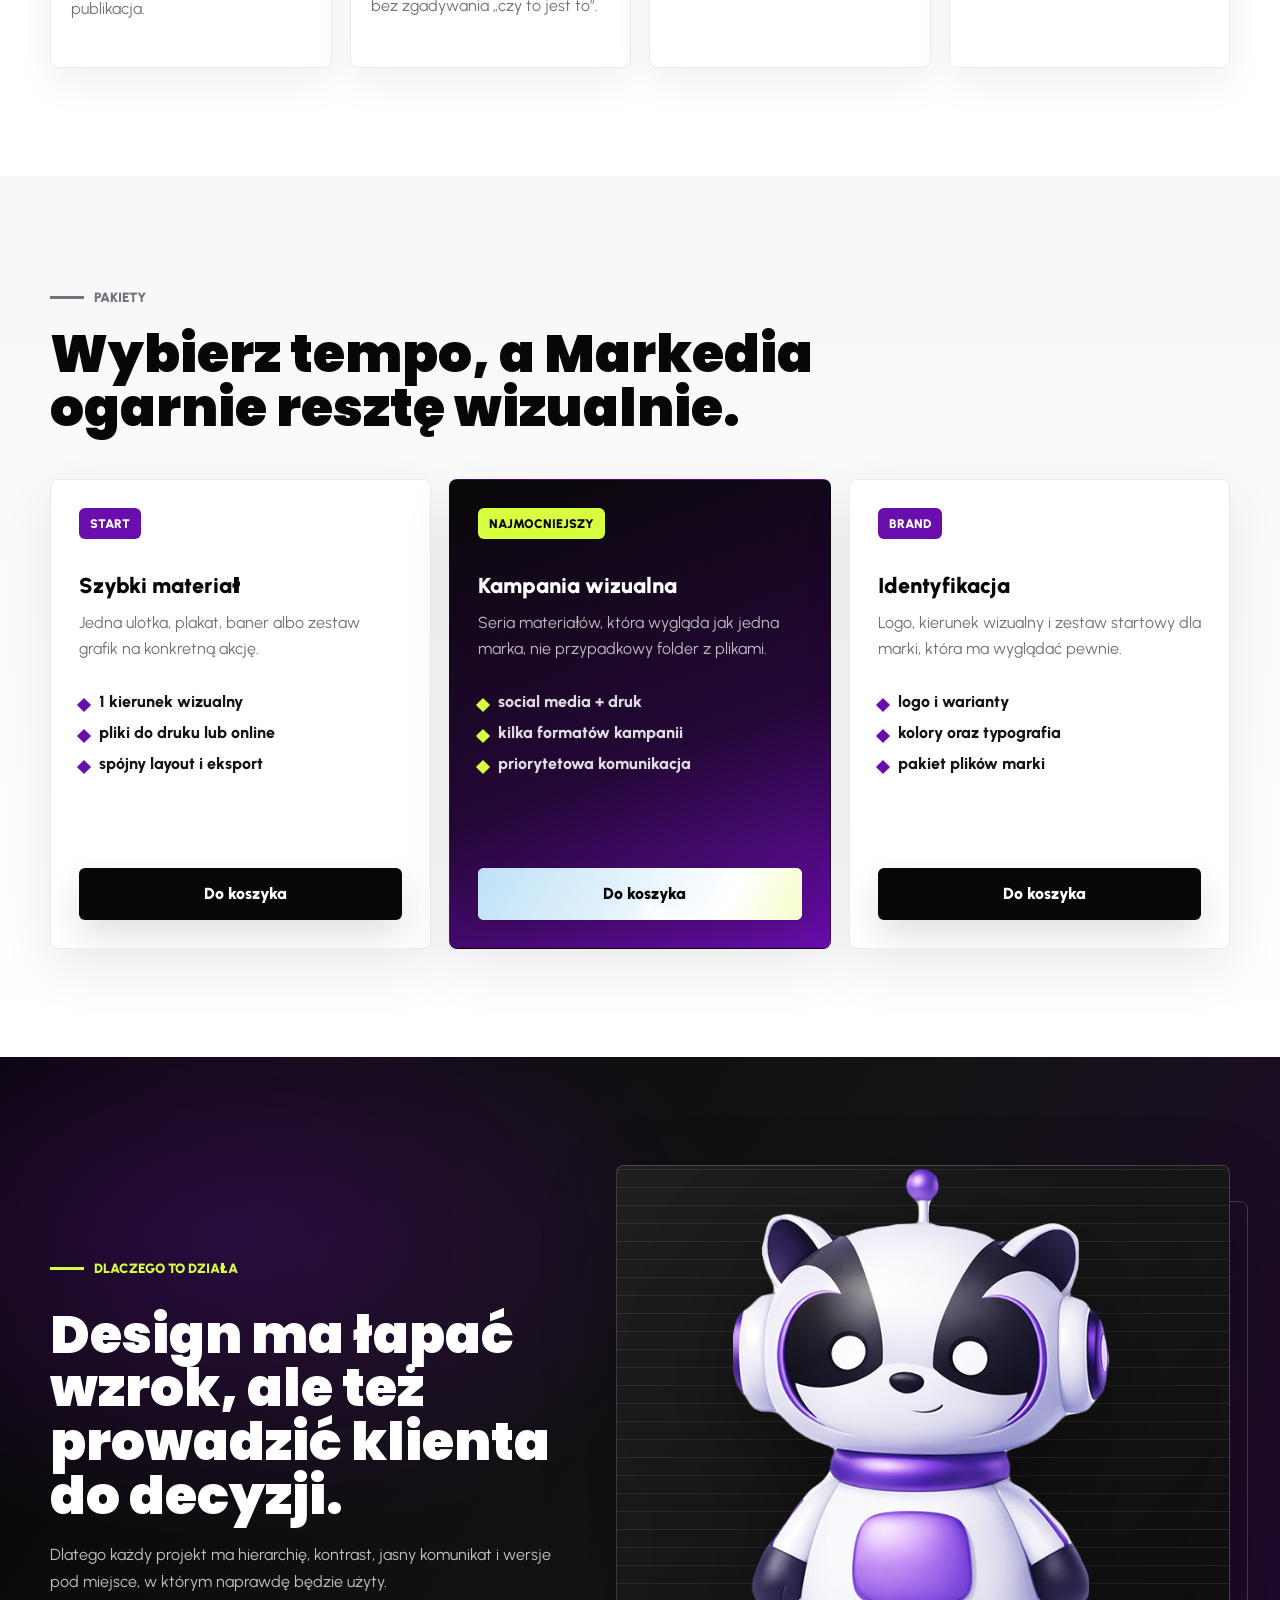
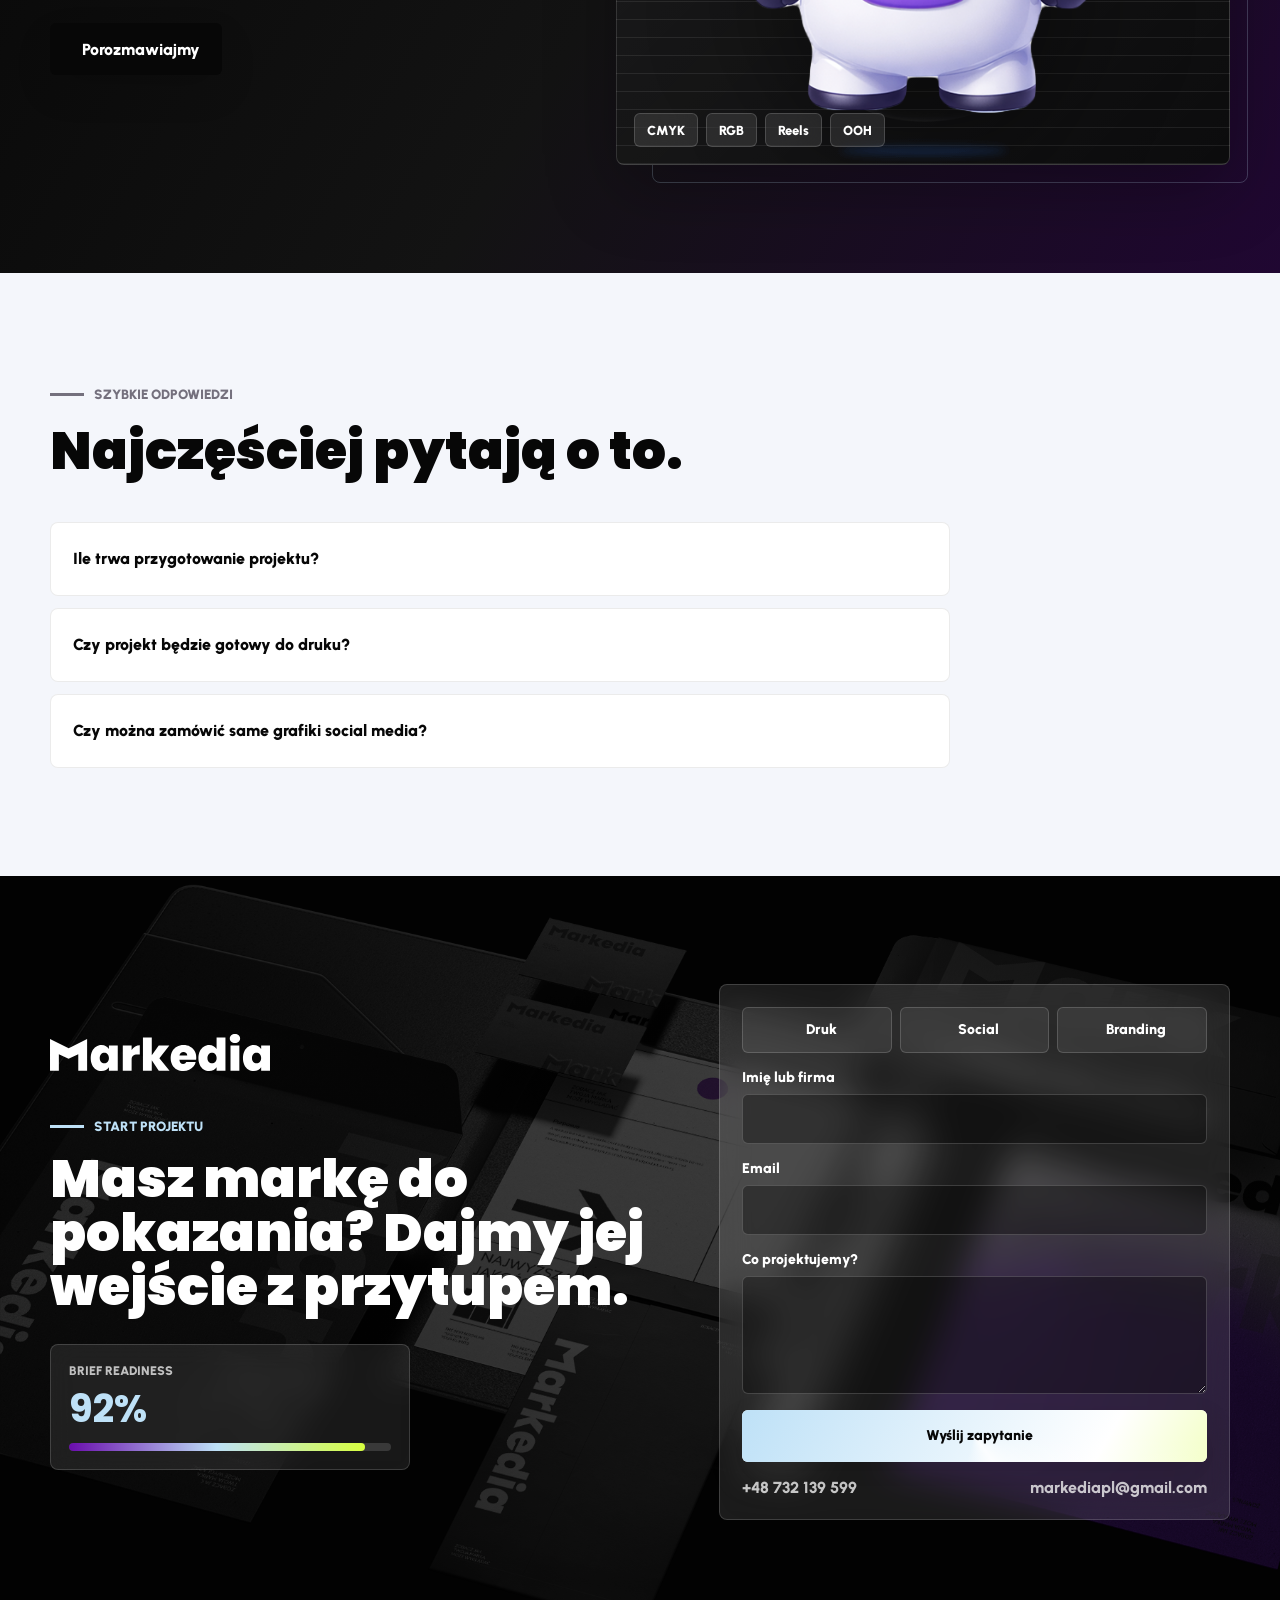
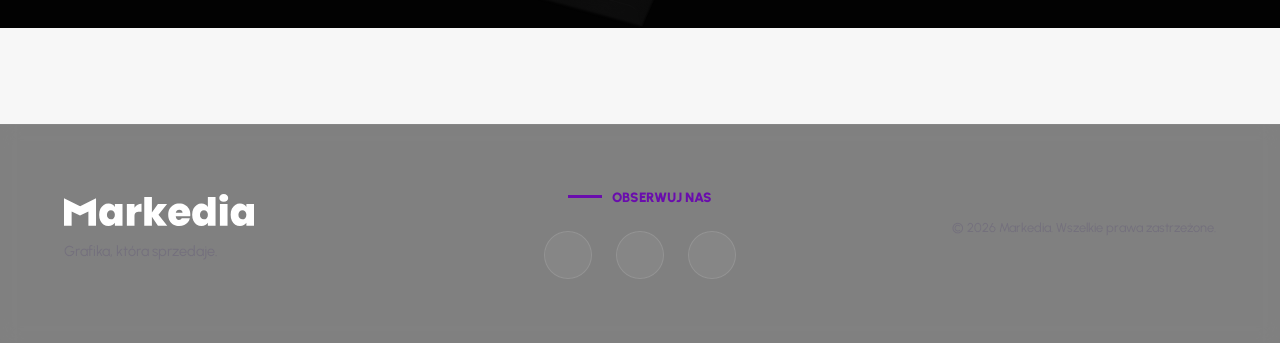
==== commit 078a4fdb: "feat: redesign order section into a product configurator and fix admin storage issue Co-authored-by:" ====
--- a/index.html
+++ b/index.html
@@ -586,91 +586,6 @@
       </div>
     </aside>
 
-    <!-- System Płatności Modal -->
-    <div class="checkout-modal-overlay" data-checkout-overlay aria-hidden="true">
-      <div class="checkout-modal" role="dialog" aria-modal="true" aria-labelledby="checkout-title">
-        <div class="checkout-modal__header">
-          <h2 id="checkout-title">Kasa</h2>
-          <button class="icon-button" type="button" aria-label="Zamknij kase" data-checkout-close>
-            <i data-lucide="x" aria-hidden="true"></i>
-          </button>
-        </div>
-
-        <form class="checkout-form" id="checkout-form">
-          <div class="checkout-modal__body">
-            <!-- Dane zamawiającego -->
-            <div class="checkout-section">
-              <h3>1. Dane kontaktowe</h3>
-              <div class="checkout-fields">
-                <label>
-                  <span>Imię i nazwisko / Firma *</span>
-                  <input type="text" name="name" required placeholder="Jan Kowalski">
-                </label>
-                <label>
-                  <span>Adres Email *</span>
-                  <input type="email" name="email" required placeholder="jan@example.com">
-                </label>
-                <label>
-                  <span>Telefon</span>
-                  <input type="tel" name="phone" placeholder="123 456 789">
-                </label>
-              </div>
-            </div>
-
-            <!-- Metoda płatności -->
-            <div class="checkout-section">
-              <h3>2. Metoda płatności</h3>
-              <div class="payment-methods">
-                <label class="payment-method">
-                  <input type="radio" name="payment_method" value="blik" required checked>
-                  <div class="payment-card">
-                    <i data-lucide="smartphone"></i>
-                    <span>BLIK</span>
-                  </div>
-                </label>
-                <label class="payment-method">
-                  <input type="radio" name="payment_method" value="card">
-                  <div class="payment-card">
-                    <i data-lucide="credit-card"></i>
-                    <span>Karta</span>
-                  </div>
-                </label>
-                <label class="payment-method">
-                  <input type="radio" name="payment_method" value="transfer">
-                  <div class="payment-card">
-                    <i data-lucide="landmark"></i>
-                    <span>Przelew</span>
-                  </div>
-                </label>
-              </div>
-            </div>
-
-            <div class="checkout-loader" data-checkout-loader style="display: none;">
-              <div class="loader-spinner"></div>
-              <p>Przetwarzanie płatności...</p>
-            </div>
-            <div class="checkout-success" data-checkout-success style="display: none;">
-              <i data-lucide="check-circle" class="success-icon"></i>
-              <h3>Płatność zakończona sukcesem!</h3>
-              <p>Otrzymasz potwierdzenie na adres email.</p>
-              <p class="order-id">Nr zamówienia: <strong data-checkout-order-id>---</strong></p>
-            </div>
-          </div>
-
-          <div class="checkout-modal__footer" data-checkout-actions>
-            <div class="cart-summary">
-              <span>Do zapłaty:</span>
-              <strong data-checkout-total>0 zł</strong>
-            </div>
-            <button class="btn btn--primary magnetic" type="submit" data-checkout-submit>
-              <i data-lucide="lock" aria-hidden="true"></i>
-              <span>Kupuję i płacę</span>
-            </button>
-          </div>
-        </form>
-      </div>
-    </div>
-
     <footer class="site-footer reveal">
       <div class="footer__inner">
         <div class="footer__brand">
--- a/style.css
+++ b/style.css
@@ -2937,720 +2937,6 @@
   margin-top: 4px;
   color: #fff;
   font-size: 1.25rem;
-}
-
-/* --- NEW CONFIGURATOR STYLES --- */
-
-.quick-picks-grid {
-  display: grid;
-  grid-template-columns: repeat(3, 1fr);
-  gap: 16px;
-  justify-self: end;
-  width: 100%;
-  max-width: 760px;
-}
-
-.quick-pick {
-  display: flex;
-  flex-direction: column;
-  align-items: center;
-  justify-content: center;
-  gap: 8px;
-  padding: 24px 16px;
-  background: rgba(255, 255, 255, 0.05);
-  border: 1px solid rgba(255, 255, 255, 0.15);
-  border-radius: var(--radius);
-  color: #fff;
-  text-align: center;
-  cursor: pointer;
-  transition: background 300ms ease, border-color 300ms ease, transform 300ms var(--ease);
-}
-
-.quick-pick:hover {
-  background: rgba(255, 255, 255, 0.1);
-  border-color: var(--ice);
-  transform: translateY(-5px);
-}
-
-.quick-pick i {
-  color: var(--ice);
-  width: 32px;
-  height: 32px;
-  margin-bottom: 8px;
-}
-
-.quick-pick h3 {
-  margin: 0;
-  font-size: 1.1rem;
-}
-
-.quick-pick p {
-  margin: 0;
-  color: var(--muted);
-  font-size: 0.9rem;
-  font-weight: 800;
-}
-
-.configurator {
-  background: #f7f7fa;
-}
-
-.configurator-layout {
-  display: grid;
-  grid-template-columns: 280px 1fr 380px;
-  gap: 32px;
-  align-items: start;
-}
-
-.configurator-menu {
-  position: sticky;
-  top: 104px;
-}
-
-.configurator-main {
-  display: flex;
-  flex-direction: column;
-  gap: 24px;
-}
-
-.config-step {
-  background: #fff;
-  border-radius: var(--radius);
-  border: 1px solid rgba(0, 0, 0, 0.08);
-  padding: 32px;
-  box-shadow: 0 12px 36px rgba(0, 0, 0, 0.03);
-}
-
-.config-step__header {
-  display: flex;
-  align-items: center;
-  gap: 16px;
-  margin-bottom: 24px;
-}
-
-.step-number {
-  display: grid;
-  place-items: center;
-  width: 36px;
-  height: 36px;
-  border-radius: 50%;
-  background: var(--ink);
-  color: #fff;
-  font-weight: 900;
-  font-size: 1rem;
-}
-
-.config-step__header h3 {
-  margin: 0;
-  font-size: 1.4rem;
-}
-
-.service-categories {
-  display: flex;
-  flex-direction: column;
-  gap: 12px;
-}
-
-.category-card {
-  display: flex;
-  align-items: center;
-  justify-content: flex-start;
-  gap: 16px;
-  padding: 16px 20px;
-  background: #fdfdfd;
-  border: 2px solid rgba(0, 0, 0, 0.08);
-  border-radius: var(--radius);
-  color: var(--ink);
-  cursor: pointer;
-  transition: all 200ms ease;
-  font-weight: 800;
-  text-align: left;
-}
-
-.category-card i {
-  color: var(--muted);
-  width: 24px;
-  height: 24px;
-  transition: color 200ms ease;
-}
-
-.category-card:hover {
-  background: #f5f5f7;
-  border-color: rgba(0, 0, 0, 0.2);
-}
-
-.category-card.is-active {
-  border-color: var(--purple);
-  background: rgba(106, 13, 173, 0.04);
-}
-
-.category-card.is-active i {
-  color: var(--purple);
-}
-
-.config-options {
-  display: grid;
-  gap: 20px;
-}
-
-.option-group {
-  display: flex;
-  flex-direction: column;
-  gap: 8px;
-}
-
-.option-group > label {
-  font-weight: 900;
-  font-size: 1.05rem;
-  color: var(--ink);
-}
-
-/* Styled select */
-.styled-select {
-  width: 100%;
-  padding: 14px;
-  border: 1px solid rgba(0, 0, 0, 0.12);
-  border-radius: 6px;
-  background: #f9f9fb;
-  font-weight: 800;
-  font-size: 1rem;
-  color: var(--ink);
-  cursor: pointer;
-  appearance: none;
-  background-image: linear-gradient(45deg, transparent 50%, var(--purple) 50%), linear-gradient(135deg, var(--purple) 50%, transparent 50%);
-  background-position: calc(100% - 20px) 22px, calc(100% - 14px) 22px;
-  background-size: 6px 6px;
-  background-repeat: no-repeat;
-  outline: none;
-}
-.styled-select:focus {
-  border-color: var(--purple);
-  box-shadow: 0 0 0 4px rgba(106, 13, 173, 0.12);
-}
-
-/* Toggle Checkbox */
-.option-toggle {
-  display: flex;
-  align-items: center;
-  justify-content: space-between;
-  padding: 16px;
-  background: #f9f9fb;
-  border: 1px solid rgba(0, 0, 0, 0.08);
-  border-radius: 6px;
-  cursor: pointer;
-  transition: background 200ms ease, border-color 200ms ease;
-}
-
-.option-toggle:hover {
-  background: #f2f2f5;
-}
-
-.toggle-info {
-  display: flex;
-  flex-direction: column;
-  gap: 4px;
-}
-
-.toggle-info strong {
-  font-size: 1.05rem;
-}
-
-.toggle-info small {
-  color: var(--muted);
-  font-weight: 800;
-}
-
-.toggle-info span {
-  color: var(--purple);
-  font-weight: 900;
-  font-size: 0.9rem;
-}
-
-.toggle-switch {
-  position: relative;
-  width: 50px;
-  height: 26px;
-  background: rgba(0, 0, 0, 0.15);
-  border-radius: 20px;
-  transition: background 300ms ease;
-}
-
-.toggle-switch::after {
-  content: "";
-  position: absolute;
-  top: 3px;
-  left: 3px;
-  width: 20px;
-  height: 20px;
-  background: #fff;
-  border-radius: 50%;
-  transition: transform 300ms cubic-bezier(0.4, 0, 0.2, 1);
-  box-shadow: 0 2px 4px rgba(0, 0, 0, 0.2);
-}
-
-.option-toggle input[type="checkbox"] {
-  display: none;
-}
-
-.option-toggle input[type="checkbox"]:checked + .toggle-info + .toggle-switch {
-  background: var(--purple);
-}
-
-.option-toggle input[type="checkbox"]:checked + .toggle-info + .toggle-switch::after {
-  transform: translateX(24px);
-}
-
-.config-details {
-  display: flex;
-  flex-direction: column;
-  gap: 16px;
-}
-
-.config-details label {
-  display: flex;
-  flex-direction: column;
-  gap: 8px;
-}
-
-.config-details span {
-  font-weight: 900;
-}
-
-.config-details input,
-.config-details textarea {
-  width: 100%;
-  padding: 14px;
-  border: 1px solid rgba(0, 0, 0, 0.12);
-  border-radius: 6px;
-  background: #f9f9fb;
-  font-family: inherit;
-  font-size: 1rem;
-  color: var(--ink);
-  outline: none;
-}
-
-.config-details input:focus,
-.config-details textarea:focus {
-  border-color: var(--purple);
-  box-shadow: 0 0 0 4px rgba(106, 13, 173, 0.12);
-}
-
-/* Sidebar */
-.configurator-sidebar {
-  position: sticky;
-  top: 104px;
-}
-
-.summary-card {
-  background: var(--ink);
-  color: #fff;
-  padding: 32px;
-  border-radius: var(--radius);
-  box-shadow: 0 24px 60px rgba(0, 0, 0, 0.15);
-}
-
-.summary-card h3 {
-  margin: 0 0 24px;
-  color: var(--ice);
-  font-size: 1.3rem;
-}
-
-.summary-details {
-  display: flex;
-  flex-direction: column;
-  gap: 16px;
-  margin-bottom: 24px;
-  padding-bottom: 24px;
-  border-bottom: 1px solid rgba(255, 255, 255, 0.15);
-}
-
-.summary-row {
-  display: flex;
-  justify-content: space-between;
-  align-items: center;
-  font-size: 1.1rem;
-}
-
-.summary-row span {
-  color: rgba(255, 255, 255, 0.7);
-  font-size: 0.95rem;
-}
-
-.summary-options-list {
-  display: flex;
-  flex-direction: column;
-  gap: 8px;
-  padding-left: 12px;
-  border-left: 2px solid var(--purple);
-  margin: 8px 0;
-}
-
-.summary-option-item {
-  display: flex;
-  justify-content: space-between;
-  font-size: 0.9rem;
-  color: rgba(255, 255, 255, 0.85);
-}
-
-.summary-row--time {
-  margin-top: 8px;
-  padding-top: 16px;
-  border-top: 1px dashed rgba(255, 255, 255, 0.1);
-}
-.summary-row--time strong {
-  color: var(--lime);
-}
-
-.summary-total {
-  display: flex;
-  flex-direction: column;
-  gap: 8px;
-  margin-bottom: 24px;
-}
-
-.summary-total span {
-  color: rgba(255, 255, 255, 0.7);
-  text-transform: uppercase;
-  font-weight: 900;
-  font-size: 0.85rem;
-}
-
-.summary-total strong {
-  font-size: 2.8rem;
-  font-family: "Poppins", "Urbanist", sans-serif;
-  line-height: 1;
-}
-
-.summary-btn {
-  width: 100%;
-  font-size: 1.1rem;
-}
-
-/* --- CHECKOUT MODAL --- */
-.checkout-modal-overlay {
-  position: fixed;
-  inset: 0;
-  z-index: 200;
-  background: rgba(0, 0, 0, 0.7);
-  backdrop-filter: blur(8px);
-  display: grid;
-  place-items: center;
-  padding: 20px;
-  opacity: 0;
-  pointer-events: none;
-  transition: opacity 300ms var(--ease);
-}
-
-.checkout-modal-overlay.is-open {
-  opacity: 1;
-  pointer-events: auto;
-}
-
-.checkout-modal {
-  background: var(--paper);
-  border: 1px solid rgba(0, 0, 0, 0.1);
-  border-radius: var(--radius);
-  width: 100%;
-  max-width: 600px;
-  max-height: 90vh;
-  display: flex;
-  flex-direction: column;
-  box-shadow: 0 30px 80px rgba(0, 0, 0, 0.4);
-  transform: translateY(30px) scale(0.98);
-  transition: transform 300ms var(--ease);
-  overflow: hidden;
-}
-
-.checkout-modal-overlay.is-open .checkout-modal {
-  transform: translateY(0) scale(1);
-}
-
-.checkout-modal__header {
-  display: flex;
-  align-items: center;
-  justify-content: space-between;
-  padding: 24px 32px;
-  border-bottom: 1px solid rgba(0, 0, 0, 0.08);
-  background: #fff;
-}
-
-.checkout-modal__header h2 {
-  margin: 0;
-  font-size: 1.6rem;
-  color: var(--ink);
-}
-
-.checkout-modal__body {
-  padding: 32px;
-  overflow-y: auto;
-  flex: 1;
-  display: flex;
-  flex-direction: column;
-  gap: 32px;
-}
-
-.checkout-section h3 {
-  font-size: 1.2rem;
-  margin-bottom: 16px;
-  color: var(--ink);
-}
-
-.checkout-fields {
-  display: flex;
-  flex-direction: column;
-  gap: 16px;
-}
-
-.checkout-fields label {
-  display: flex;
-  flex-direction: column;
-  gap: 8px;
-}
-
-.checkout-fields span {
-  font-weight: 800;
-  color: var(--ink);
-  font-size: 0.95rem;
-}
-
-.checkout-fields input {
-  width: 100%;
-  padding: 14px;
-  border: 1px solid rgba(0, 0, 0, 0.12);
-  border-radius: 6px;
-  background: #fff;
-  font-family: inherit;
-  font-size: 1rem;
-  color: var(--ink);
-  outline: none;
-  transition: border-color 200ms ease, box-shadow 200ms ease;
-}
-
-.checkout-fields input:focus {
-  border-color: var(--purple);
-  box-shadow: 0 0 0 4px rgba(106, 13, 173, 0.12);
-}
-
-.payment-methods {
-  display: grid;
-  grid-template-columns: repeat(3, 1fr);
-  gap: 12px;
-}
-
-.payment-method input {
-  display: none;
-}
-
-.payment-card {
-  display: flex;
-  flex-direction: column;
-  align-items: center;
-  justify-content: center;
-  gap: 10px;
-  padding: 20px 10px;
-  background: #fff;
-  border: 2px solid rgba(0, 0, 0, 0.08);
-  border-radius: 8px;
-  cursor: pointer;
-  transition: all 200ms ease;
-  font-weight: 800;
-  color: var(--muted);
-}
-
-.payment-card i {
-  width: 32px;
-  height: 32px;
-}
-
-.payment-method input:checked + .payment-card {
-  border-color: var(--purple);
-  background: rgba(106, 13, 173, 0.04);
-  color: var(--purple);
-}
-
-.checkout-modal__footer {
-  padding: 24px 32px;
-  border-top: 1px solid rgba(0, 0, 0, 0.08);
-  background: #fff;
-  display: flex;
-  justify-content: space-between;
-  align-items: center;
-  gap: 24px;
-}
-
-.checkout-modal__footer .cart-summary {
-  flex-direction: column;
-  align-items: flex-start;
-  font-size: 1rem;
-}
-
-.checkout-modal__footer .cart-summary strong {
-  font-size: 1.8rem;
-  color: var(--ink);
-}
-
-.checkout-modal__footer .btn {
-  min-height: 56px;
-  padding: 0 32px;
-  font-size: 1.1rem;
-}
-
-.checkout-loader {
-  display: flex;
-  flex-direction: column;
-  align-items: center;
-  justify-content: center;
-  gap: 20px;
-  padding: 40px 0;
-  color: var(--muted);
-  font-weight: 800;
-}
-
-.loader-spinner {
-  width: 48px;
-  height: 48px;
-  border: 4px solid rgba(106, 13, 173, 0.2);
-  border-left-color: var(--purple);
-  border-radius: 50%;
-  animation: spin 1s linear infinite;
-}
-
-.checkout-success {
-  display: flex;
-  flex-direction: column;
-  align-items: center;
-  justify-content: center;
-  text-align: center;
-  gap: 12px;
-  padding: 40px 0;
-}
-
-.checkout-success .success-icon {
-  width: 64px;
-  height: 64px;
-  color: #106a2e;
-  margin-bottom: 12px;
-}
-
-.checkout-success h3 {
-  font-size: 1.6rem;
-  color: var(--ink);
-  margin: 0;
-}
-
-.checkout-success p {
-  color: var(--muted);
-  margin: 0;
-}
-
-.checkout-success .order-id {
-  margin-top: 16px;
-  padding: 12px 24px;
-  background: rgba(0, 0, 0, 0.04);
-  border-radius: 6px;
-  font-family: "Poppins", monospace;
-  color: var(--ink);
-}
-
-@media (max-width: 600px) {
-  .payment-methods {
-    grid-template-columns: 1fr;
-  }
-  .checkout-modal__footer {
-    flex-direction: column;
-    align-items: stretch;
-  }
-  .checkout-modal__footer .cart-summary {
-    align-items: center;
-  }
-}
-
-/* Toast */
-.toast-notification {
-  position: fixed;
-  bottom: 24px;
-  left: 50%;
-  transform: translateX(-50%) translateY(100px);
-  background: var(--ink);
-  color: #fff;
-  padding: 16px 24px;
-  border-radius: 8px;
-  display: flex;
-  align-items: center;
-  gap: 16px;
-  box-shadow: 0 10px 40px rgba(0, 0, 0, 0.2);
-  z-index: 1000;
-  opacity: 0;
-  transition: all 400ms cubic-bezier(0.19, 1, 0.22, 1);
-  border: 1px solid rgba(255, 255, 255, 0.1);
-}
-
-.toast-notification.is-visible {
-  transform: translateX(-50%) translateY(0);
-  opacity: 1;
-}
-
-.toast-notification i {
-  color: var(--lime);
-  width: 28px;
-  height: 28px;
-}
-
-.toast-notification div {
-  display: flex;
-  flex-direction: column;
-  gap: 4px;
-}
-
-.toast-notification strong {
-  font-size: 1.05rem;
-}
-
-.toast-notification span {
-  font-size: 0.85rem;
-  color: rgba(255, 255, 255, 0.7);
-}
-
-@media (max-width: 1100px) {
-  .configurator-layout {
-    grid-template-columns: 1fr 380px;
-  }
-
-  .configurator-menu {
-    position: static;
-    grid-column: 1 / -1;
-  }
-
-  .service-categories {
-    flex-direction: row;
-    flex-wrap: wrap;
-  }
-
-  .category-card {
-    flex: 1 1 calc(33.333% - 12px);
-    justify-content: center;
-    flex-direction: column;
-    padding: 20px 10px;
-    text-align: center;
-  }
-}
-
-@media (max-width: 900px) {
-  .configurator-layout {
-    grid-template-columns: 1fr;
-  }
-
-  .configurator-sidebar {
-    position: static;
-  }
-}
-@media (max-width: 700px) {
-  .quick-picks-grid {
-    grid-template-columns: 1fr;
-  }
-  .category-card {
-    flex: 1 1 calc(50% - 12px);
-  }
 }
 
 .admin-page {
@@ -4965,3 +4251,210 @@
     text-align: right;
   }
 }
+
+/* CONFIGURATOR STYLES */
+.config-page .banner-hero {
+  min-height: calc(75vh - 96px);
+}
+
+.configurator-illustration {
+  position: relative;
+  display: grid;
+  place-items: center;
+  width: 100%;
+  aspect-ratio: 1/1;
+  max-width: 400px;
+  margin: 0 auto;
+  border-radius: 50%;
+  background: rgba(106, 13, 173, 0.1);
+  border: 1px solid rgba(255, 255, 255, 0.05);
+}
+
+.illustration-icon {
+  width: 120px;
+  height: 120px;
+  color: var(--ice);
+  filter: drop-shadow(0 0 20px rgba(190, 225, 247, 0.4));
+  z-index: 2;
+}
+
+.illustration-glow {
+  position: absolute;
+  top: 50%;
+  left: 50%;
+  transform: translate(-50%, -50%);
+  width: 60%;
+  height: 60%;
+  background: radial-gradient(circle, var(--purple) 0%, transparent 70%);
+  filter: blur(40px);
+  z-index: 1;
+  animation: pulseGlow 4s ease-in-out infinite alternate;
+}
+
+@keyframes pulseGlow {
+  0% { opacity: 0.4; transform: translate(-50%, -50%) scale(0.9); }
+  100% { opacity: 0.8; transform: translate(-50%, -50%) scale(1.1); }
+}
+
+.config-categories {
+  display: flex;
+  flex-wrap: wrap;
+  gap: 10px;
+  margin-bottom: 20px;
+}
+
+.config-categories button {
+  padding: 12px 18px;
+  border-radius: 8px;
+  border: 1px solid rgba(0, 0, 0, 0.1);
+  background: #f7f7f7;
+  color: var(--ink);
+  font-weight: 800;
+  cursor: pointer;
+  transition: all 0.2s ease;
+  font-size: 0.9rem;
+}
+
+.config-categories button:hover {
+  background: rgba(106, 13, 173, 0.1);
+  border-color: var(--purple);
+}
+
+.config-categories button.is-active {
+  background: var(--purple);
+  color: #fff;
+  border-color: var(--purple);
+  box-shadow: 0 4px 15px rgba(106, 13, 173, 0.3);
+}
+
+.config-dynamic-fields {
+  display: grid;
+  grid-template-columns: repeat(2, minmax(0, 1fr));
+  gap: 16px;
+  margin-bottom: 20px;
+  padding: 20px;
+  background: rgba(106, 13, 173, 0.03);
+  border: 1px dashed rgba(106, 13, 173, 0.2);
+  border-radius: 8px;
+}
+
+@media (max-width: 768px) {
+  .config-dynamic-fields {
+    grid-template-columns: 1fr;
+  }
+}
+
+.config-field-group {
+  display: flex;
+  flex-direction: column;
+  gap: 8px;
+}
+
+.config-field-group.full-width {
+  grid-column: 1 / -1;
+}
+
+.config-field-group label {
+  font-weight: 900;
+  font-size: 0.9rem;
+  color: var(--ink);
+}
+
+.config-field-group select,
+.config-field-group input[type="text"],
+.config-field-group input[type="number"] {
+  width: 100%;
+  height: 48px;
+  padding: 0 14px;
+  border: 1px solid rgba(0, 0, 0, 0.12);
+  border-radius: 6px;
+  background: #fff;
+  color: var(--ink);
+  font-weight: 700;
+  outline: none;
+}
+
+.config-field-group select:focus,
+.config-field-group input:focus {
+  border-color: var(--purple);
+  box-shadow: 0 0 0 3px rgba(106, 13, 173, 0.1);
+}
+
+.config-checkbox-wrapper {
+  display: flex;
+  align-items: center;
+  gap: 10px;
+  cursor: pointer;
+  font-weight: 700;
+  font-size: 0.9rem;
+  user-select: none;
+}
+
+.config-checkbox-wrapper input[type="checkbox"] {
+  appearance: none;
+  width: 22px;
+  height: 22px;
+  border: 2px solid rgba(0,0,0,0.2);
+  border-radius: 4px;
+  cursor: pointer;
+  position: relative;
+  transition: all 0.2s ease;
+  background: #fff;
+}
+
+.config-checkbox-wrapper input[type="checkbox"]:checked {
+  background: var(--purple);
+  border-color: var(--purple);
+}
+
+.config-checkbox-wrapper input[type="checkbox"]:checked::after {
+  content: "";
+  position: absolute;
+  top: 2px;
+  left: 6px;
+  width: 5px;
+  height: 10px;
+  border: solid white;
+  border-width: 0 2px 2px 0;
+  transform: rotate(45deg);
+}
+
+.config-recap-options {
+  grid-column: 1 / -1;
+  margin-top: -5px;
+  margin-bottom: 10px;
+}
+
+.config-recap-option-item {
+  display: flex;
+  justify-content: space-between;
+  font-size: 0.8rem;
+  color: var(--muted);
+  padding: 4px 0;
+  border-bottom: 1px dashed rgba(0,0,0,0.05);
+}
+
+.config-recap-option-item span:last-child {
+  font-weight: 800;
+  color: var(--ink);
+}
+
+.config-add-to-cart {
+  width: 100%;
+  margin-top: 20px;
+  min-height: 56px;
+  font-size: 1.1rem;
+}
+
+.config-status-msg {
+  text-align: center;
+  font-size: 0.85rem;
+  font-weight: 800;
+  margin-top: 12px;
+  min-height: 20px;
+  color: #167a3d;
+}
+
+.config-status-msg.error {
+  color: #bd1f36;
+}
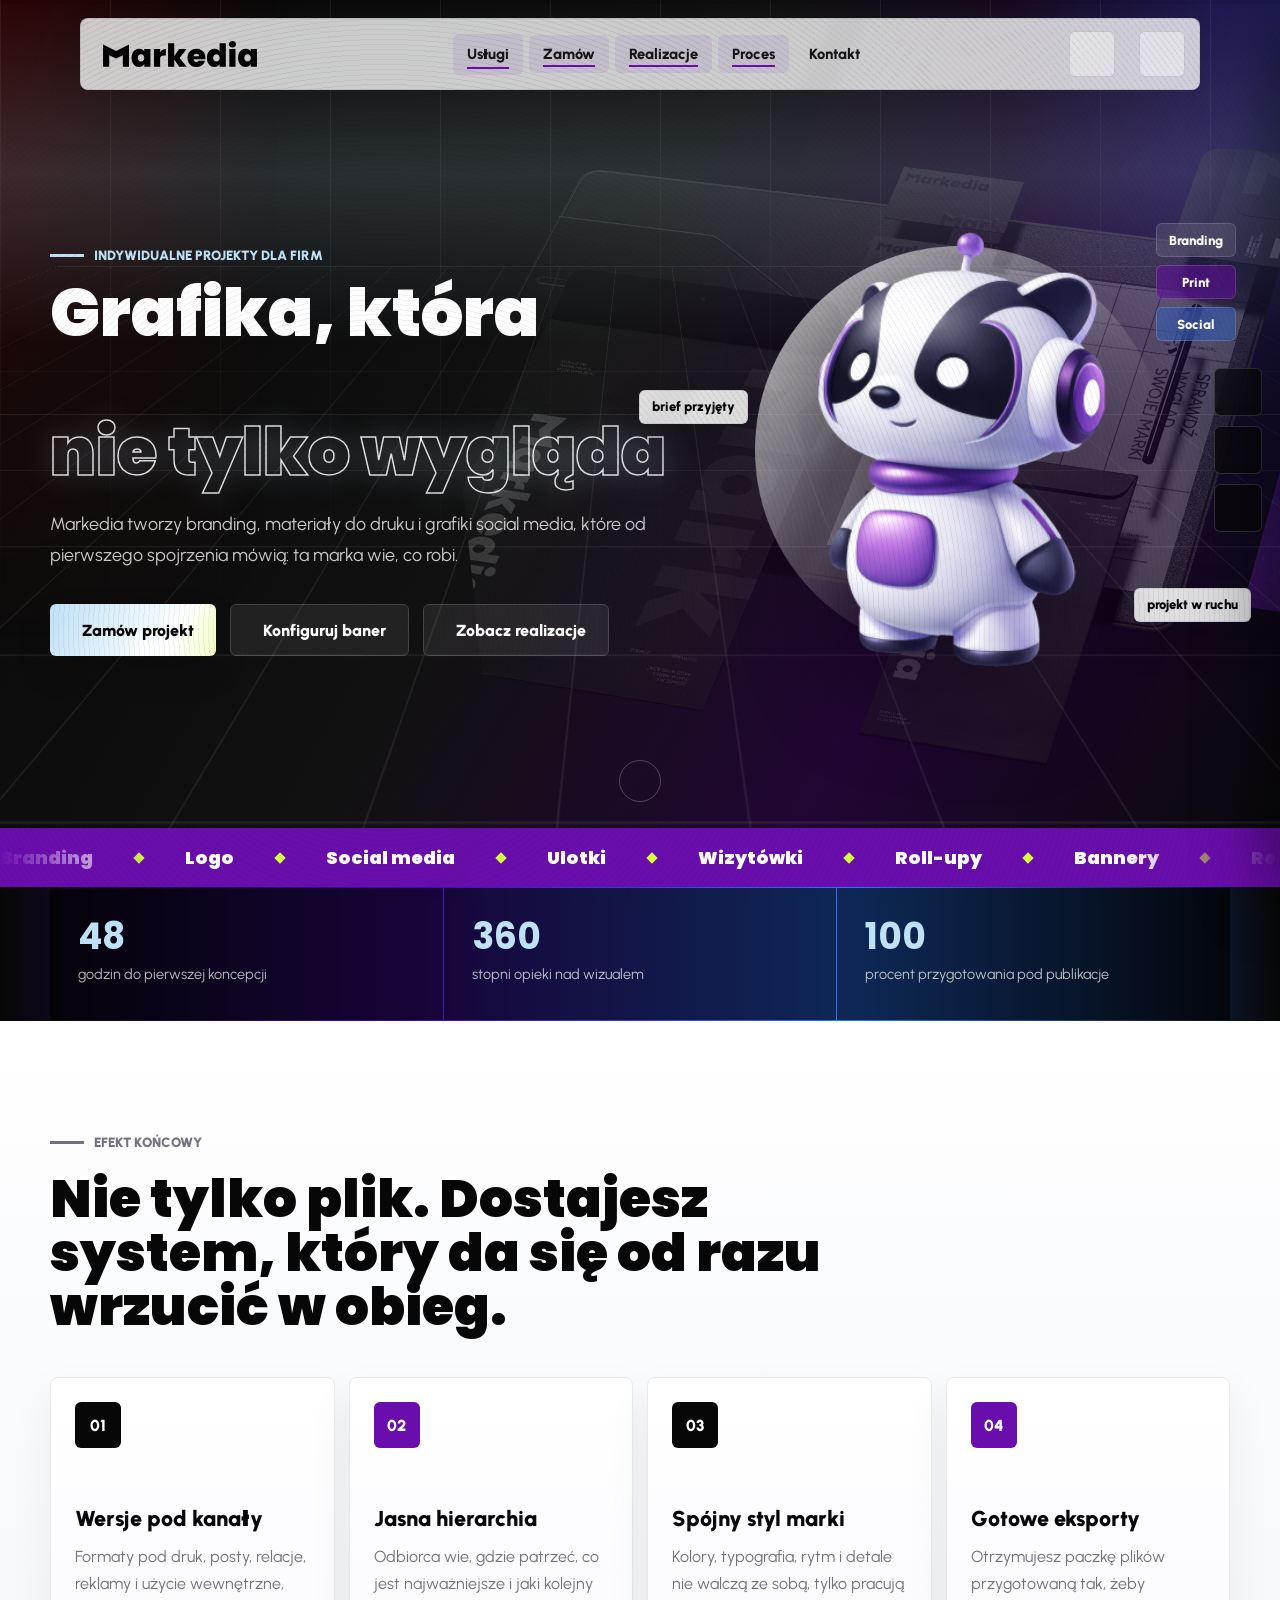
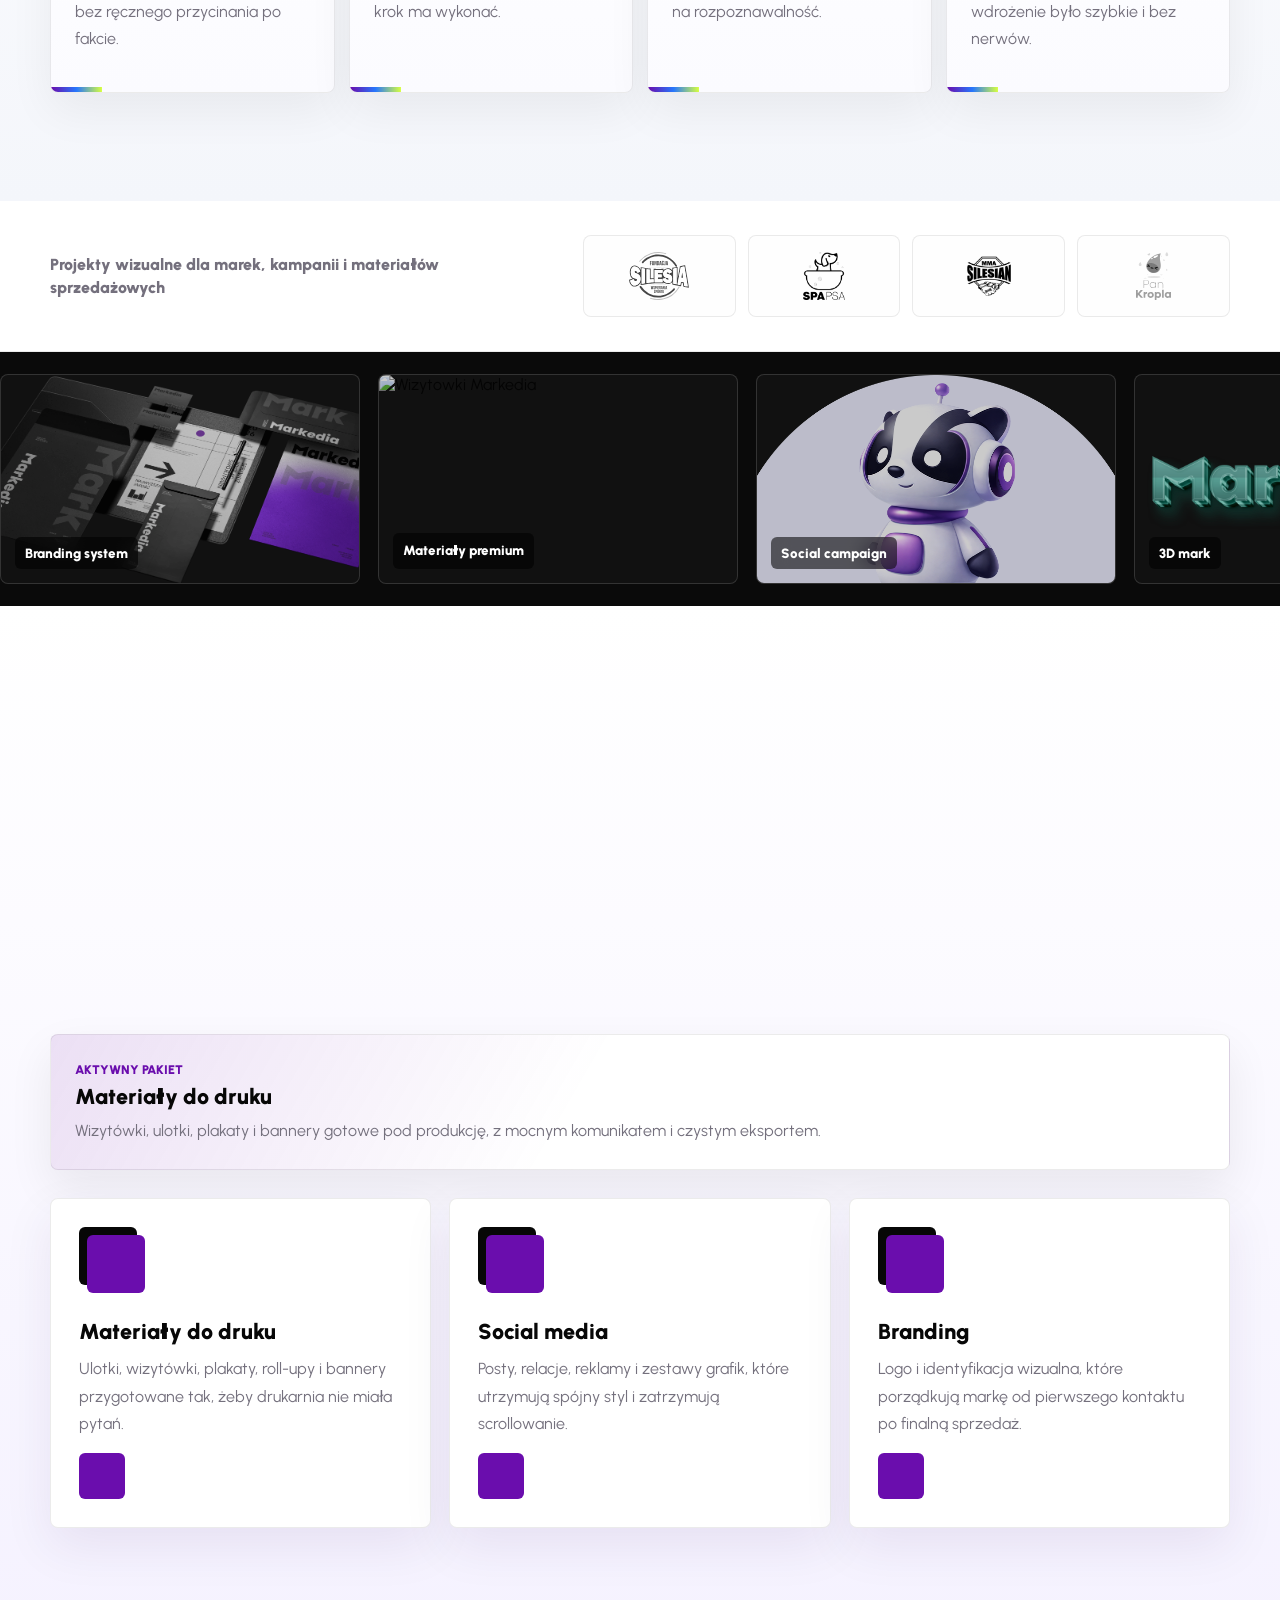
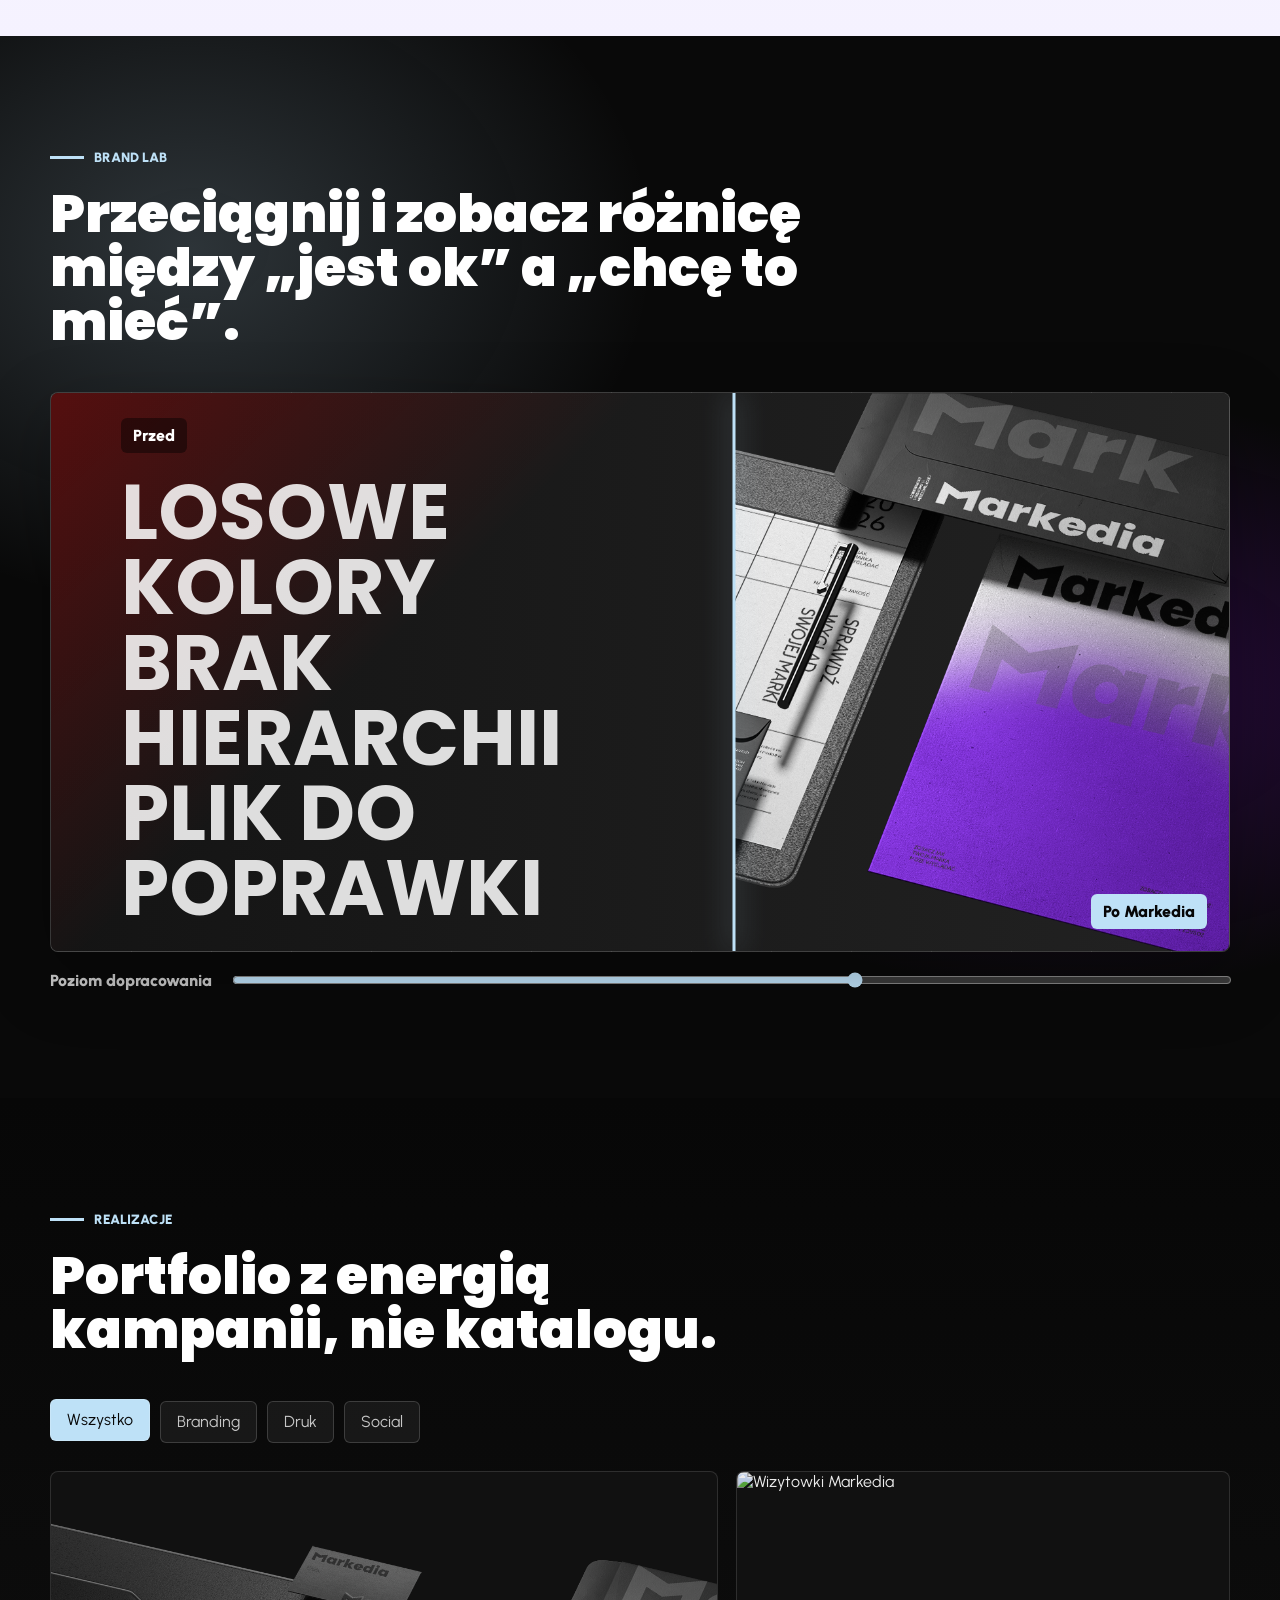
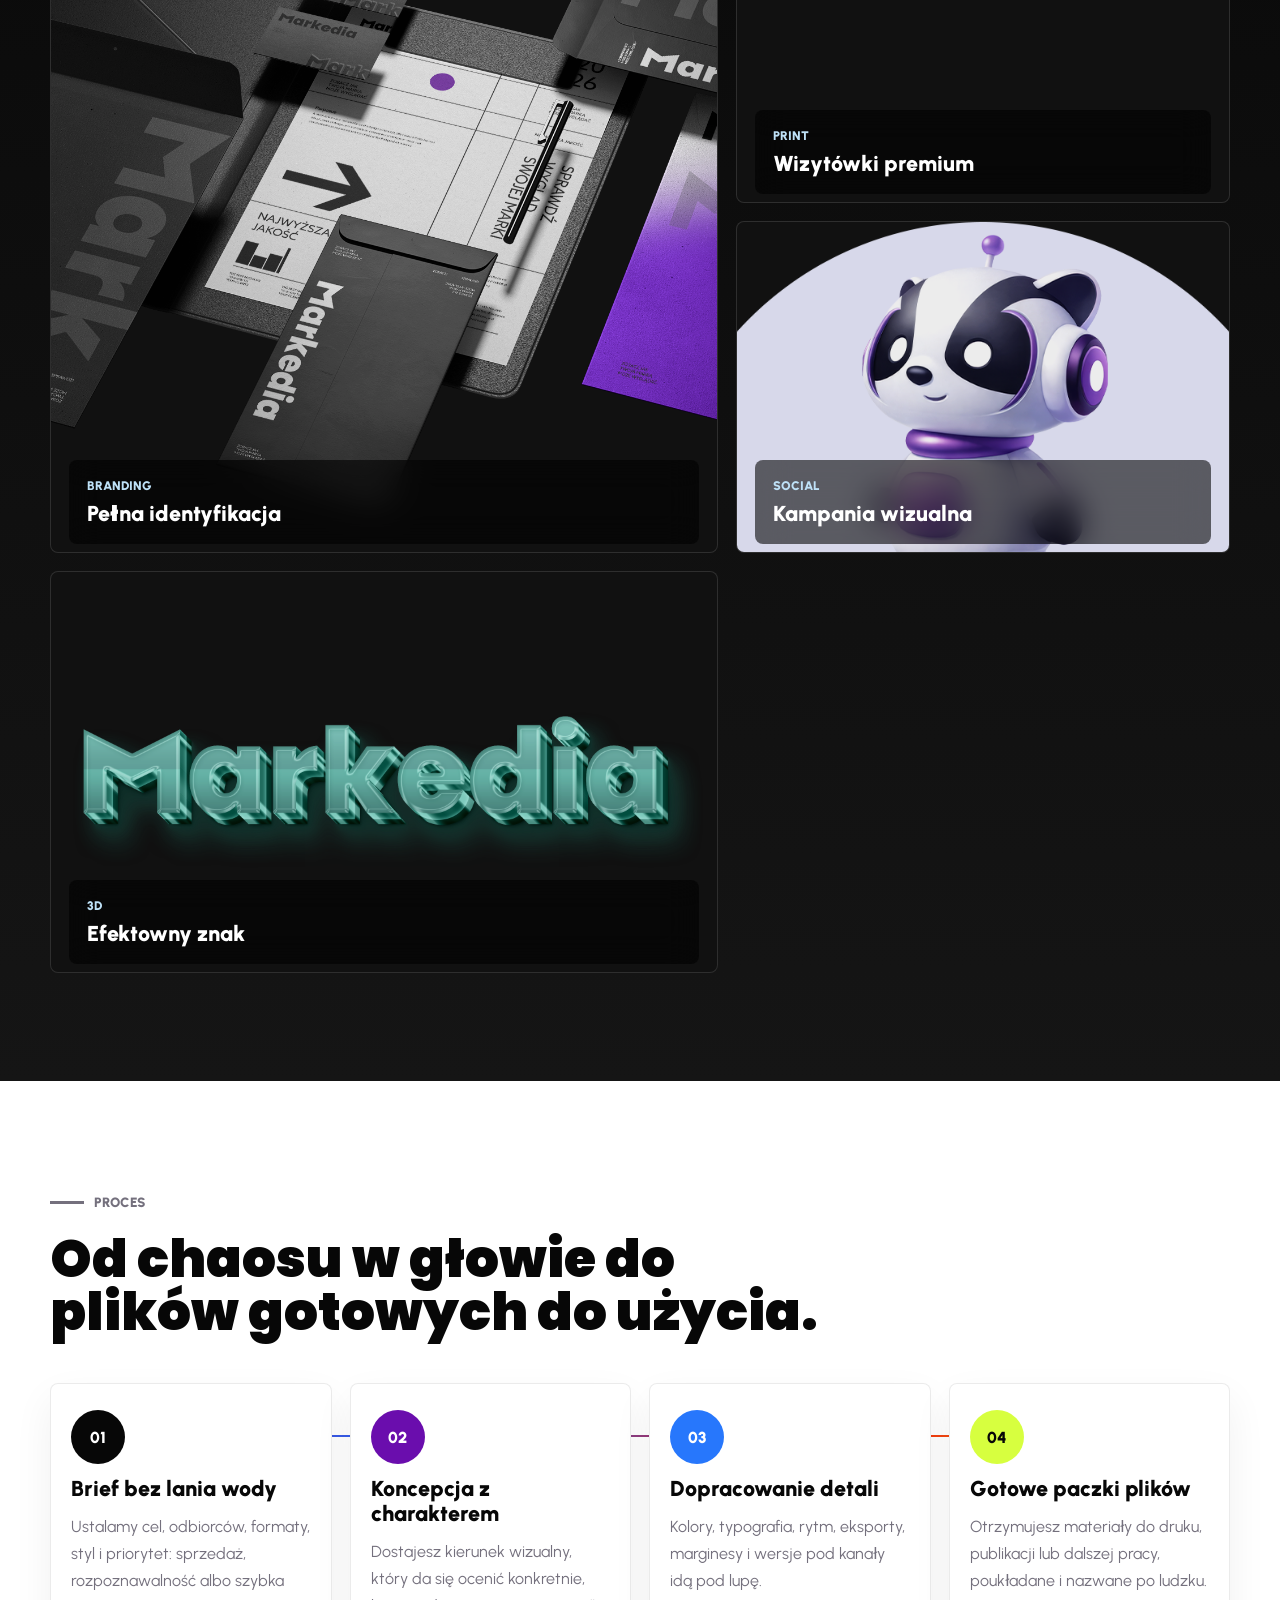
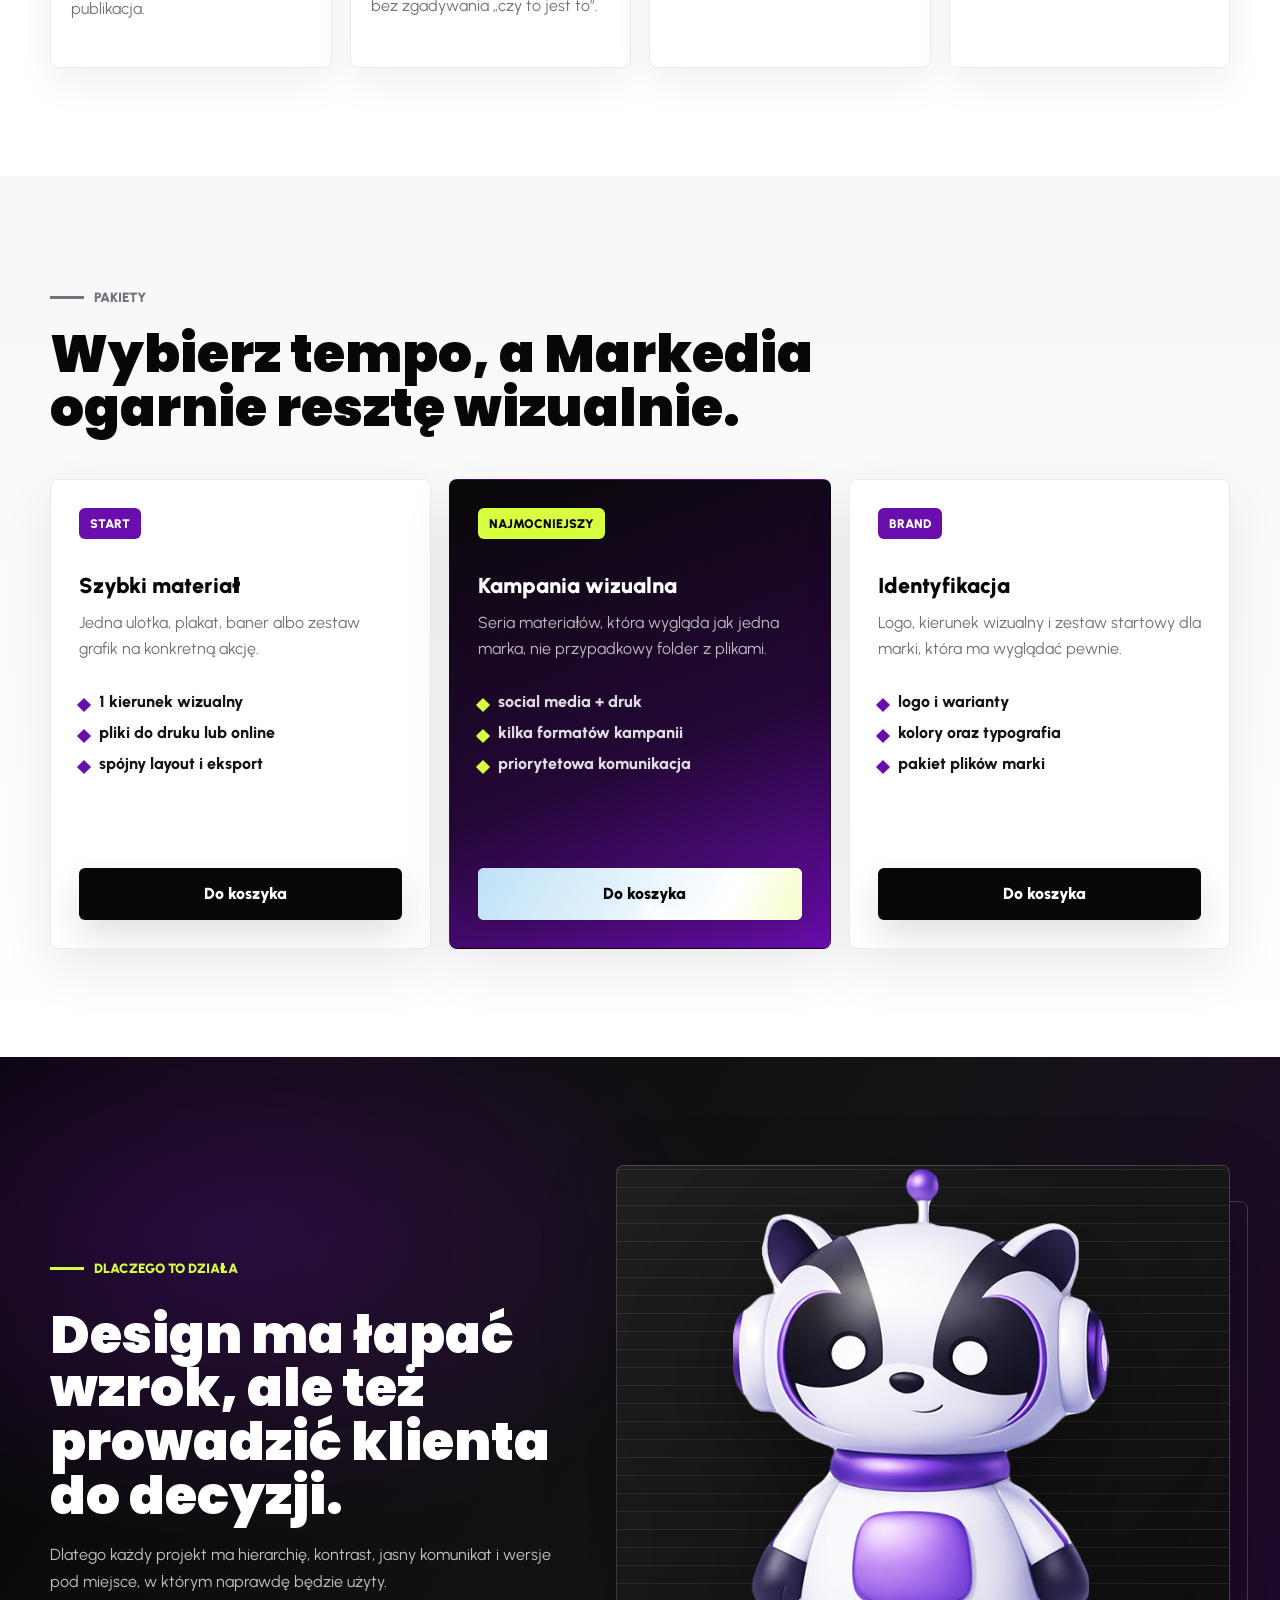
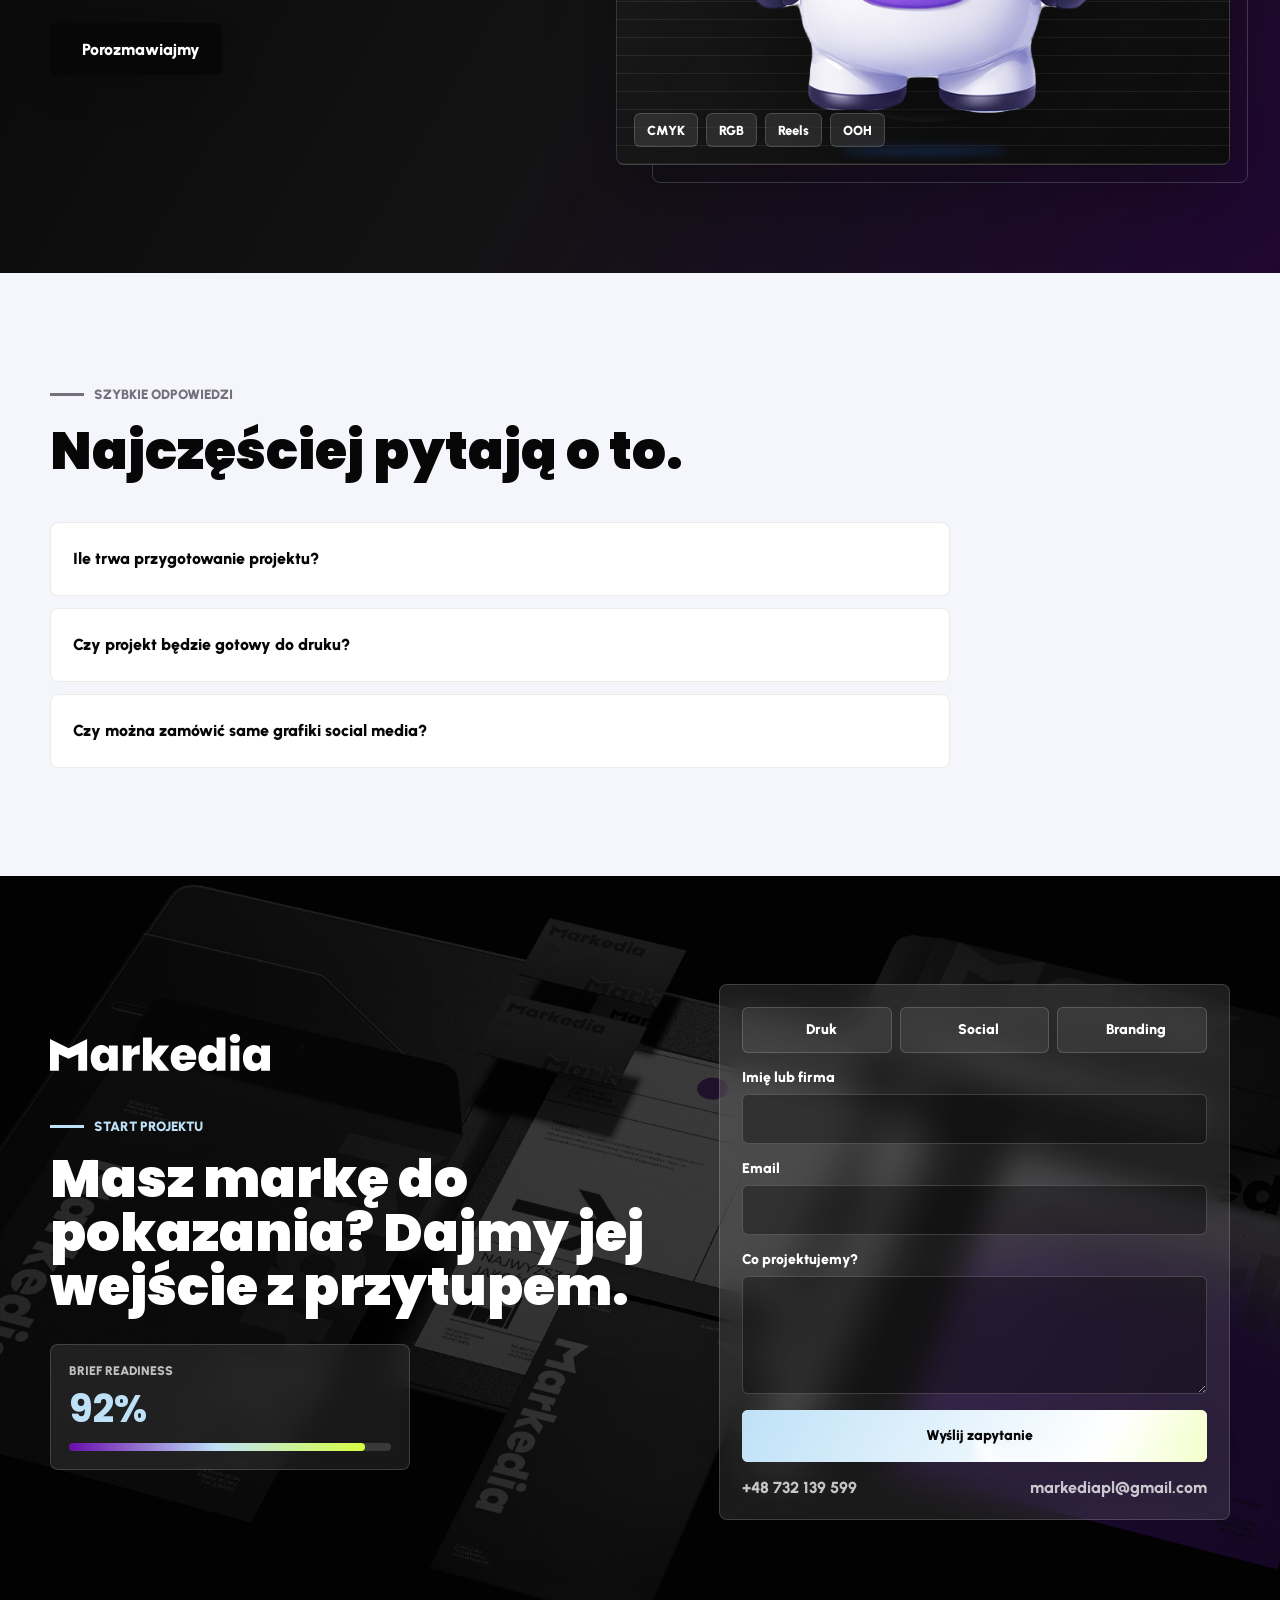
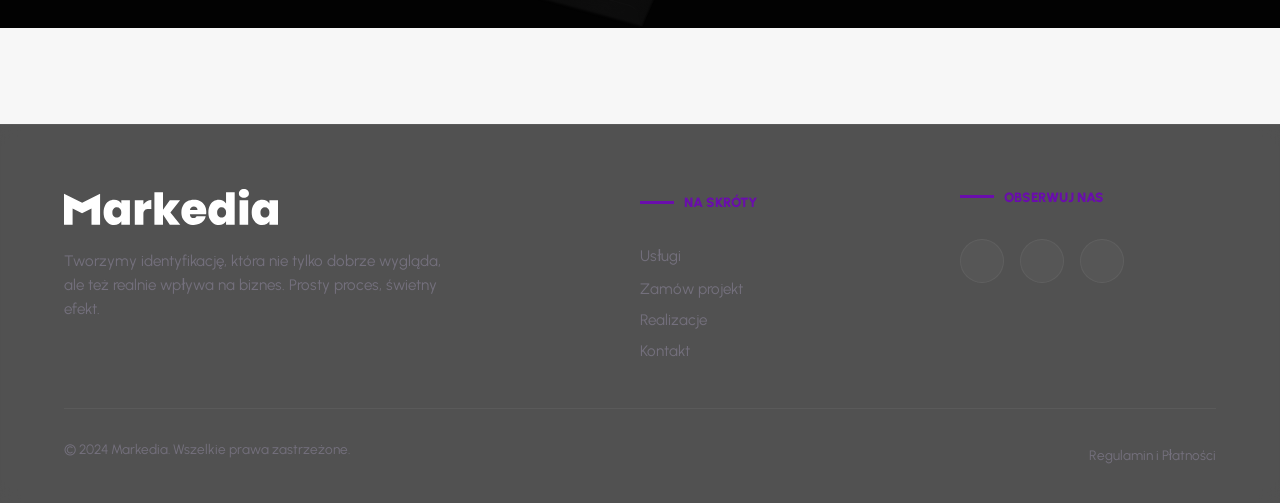
==== commit 82105c34: "feat: Add terms of service and update footers - Created `regulamin.html` detailing services by a nat" ====
--- a/index.html
+++ b/index.html
@@ -590,8 +590,19 @@
       <div class="footer__inner">
         <div class="footer__brand">
           <img src="assets/MARKEDIA-LOGO-WHITE.svg" alt="Markedia" />
-          <p>Grafika, która sprzedaje.</p>
-        </div>
+          <p>Tworzymy identyfikację, która nie tylko dobrze wygląda, ale też realnie wpływa na biznes. Prosty proces, świetny efekt.</p>
+        </div>
+
+        <div class="footer__nav">
+          <p class="eyebrow">Na skróty</p>
+          <ul>
+            <li><a href="index.html#uslugi">Usługi</a></li>
+            <li><a href="zamow.html">Zamów projekt</a></li>
+            <li><a href="index.html#realizacje">Realizacje</a></li>
+            <li><a href="index.html#kontakt">Kontakt</a></li>
+          </ul>
+        </div>
+
         <div class="footer__socials">
           <p class="eyebrow">Obserwuj nas</p>
           <div class="social-links">
@@ -600,8 +611,11 @@
             <a href="#" aria-label="LinkedIn" class="magnetic" target="_blank" rel="noopener noreferrer"><i data-lucide="linkedin" aria-hidden="true"></i></a>
           </div>
         </div>
-        <div class="footer__legal">
-          <p>&copy; 2026 Markedia. Wszelkie prawa zastrzeżone.</p>
+      </div>
+      <div class="footer__bottom">
+        <p>&copy; 2024 Markedia. Wszelkie prawa zastrzeżone.</p>
+        <div class="footer__legal-links">
+          <a href="regulamin.html">Regulamin i Płatności</a>
         </div>
       </div>
     </footer>
--- a/style.css
+++ b/style.css
@@ -4164,8 +4164,8 @@
 
 /* FOOTER & SOCIAL MEDIA */
 .site-footer {
-  padding: 4rem 5vw;
-  background: rgba(10, 10, 10, 0.5);
+  padding: 4rem 5vw 2rem;
+  background: rgba(10, 10, 10, 0.7);
   border-top: 1px solid rgba(255, 255, 255, 0.05);
   margin-top: 6rem;
   backdrop-filter: blur(10px);
@@ -4177,26 +4177,58 @@
   margin: 0 auto;
   display: grid;
   grid-template-columns: 1fr;
-  gap: 2rem;
+  gap: 3rem;
   text-align: center;
+  padding-bottom: 3rem;
 }
 
 @media (min-width: 768px) {
   .footer__inner {
-    grid-template-columns: repeat(3, 1fr);
+    grid-template-columns: 2fr 1fr 1fr;
     text-align: left;
-    align-items: center;
+    align-items: start;
+    gap: 4rem;
   }
 }
 
 .footer__brand img {
-  height: 32px;
-  margin-bottom: 1rem;
+  height: 36px;
+  margin-bottom: 1.5rem;
 }
 
 .footer__brand p {
   color: var(--muted);
-  font-size: 0.9rem;
+  font-size: 0.95rem;
+  line-height: 1.6;
+  max-width: 400px;
+  margin: 0 auto;
+}
+
+@media (min-width: 768px) {
+  .footer__brand p {
+    margin: 0;
+  }
+}
+
+.footer__nav ul {
+  list-style: none;
+  padding: 0;
+  margin: 0;
+  display: flex;
+  flex-direction: column;
+  gap: 0.75rem;
+  margin-top: 1rem;
+}
+
+.footer__nav a {
+  color: var(--muted);
+  text-decoration: none;
+  transition: color 0.2s ease;
+  font-size: 0.95rem;
+}
+
+.footer__nav a:hover {
+  color: var(--purple);
 }
 
 .footer__socials {
@@ -4207,33 +4239,35 @@
 
 @media (min-width: 768px) {
   .footer__socials {
-    align-items: center; /* Center social icons horizontally */
+    align-items: flex-start;
   }
 }
 
 .footer__socials .social-links {
   display: flex;
-  gap: 1.5rem;
-  margin-top: 0.5rem;
+  gap: 1rem;
+  margin-top: 1rem;
 }
 
 .footer__socials a {
   display: flex;
   align-items: center;
   justify-content: center;
-  width: 48px;
-  height: 48px;
+  width: 44px;
+  height: 44px;
   border-radius: 50%;
-  background: rgba(255, 255, 255, 0.05);
+  background: rgba(255, 255, 255, 0.03);
   color: var(--paper);
-  border: 1px solid rgba(255, 255, 255, 0.1);
+  border: 1px solid rgba(255, 255, 255, 0.05);
   transition: all 0.2s ease;
 }
 
 .footer__socials a:hover {
   background: var(--purple);
+  color: white;
   border-color: var(--purple);
   transform: translateY(-3px);
+  box-shadow: 0 5px 15px rgba(106, 13, 173, 0.3);
 }
 
 .footer__socials a i {
@@ -4241,15 +4275,39 @@
   height: 20px;
 }
 
-.footer__legal {
+.footer__bottom {
+  max-width: 1200px;
+  margin: 0 auto;
+  padding-top: 2rem;
+  border-top: 1px solid rgba(255, 255, 255, 0.05);
+  display: flex;
+  flex-direction: column;
+  align-items: center;
+  gap: 1rem;
   color: var(--muted);
-  font-size: 0.8rem;
+  font-size: 0.85rem;
 }
 
 @media (min-width: 768px) {
-  .footer__legal {
-    text-align: right;
-  }
+  .footer__bottom {
+    flex-direction: row;
+    justify-content: space-between;
+  }
+}
+
+.footer__legal-links {
+  display: flex;
+  gap: 1.5rem;
+}
+
+.footer__legal-links a {
+  color: var(--muted);
+  text-decoration: none;
+  transition: color 0.2s ease;
+}
+
+.footer__legal-links a:hover {
+  color: var(--paper);
 }
 
 /* CONFIGURATOR STYLES */
@@ -4458,3 +4516,39 @@
 .config-status-msg.error {
   color: #bd1f36;
 }
+
+/* Terms Page Specific Styles */
+.terms-page {
+  padding-top: var(--header-height);
+}
+
+.terms-main {
+  max-width: 800px;
+  margin: 0 auto;
+  padding: 4rem 5vw;
+}
+
+.terms-content {
+  background: rgba(255, 255, 255, 0.02);
+  border: 1px solid rgba(255, 255, 255, 0.05);
+  border-radius: var(--radius-lg);
+  padding: 3rem;
+  backdrop-filter: blur(10px);
+}
+
+.terms-content h3 {
+  color: var(--paper);
+  font-size: 1.5rem;
+  margin-top: 2rem;
+  margin-bottom: 1rem;
+}
+
+.terms-content h3:first-child {
+  margin-top: 0;
+}
+
+.terms-content p {
+  color: var(--muted);
+  line-height: 1.6;
+  margin-bottom: 1rem;
+}
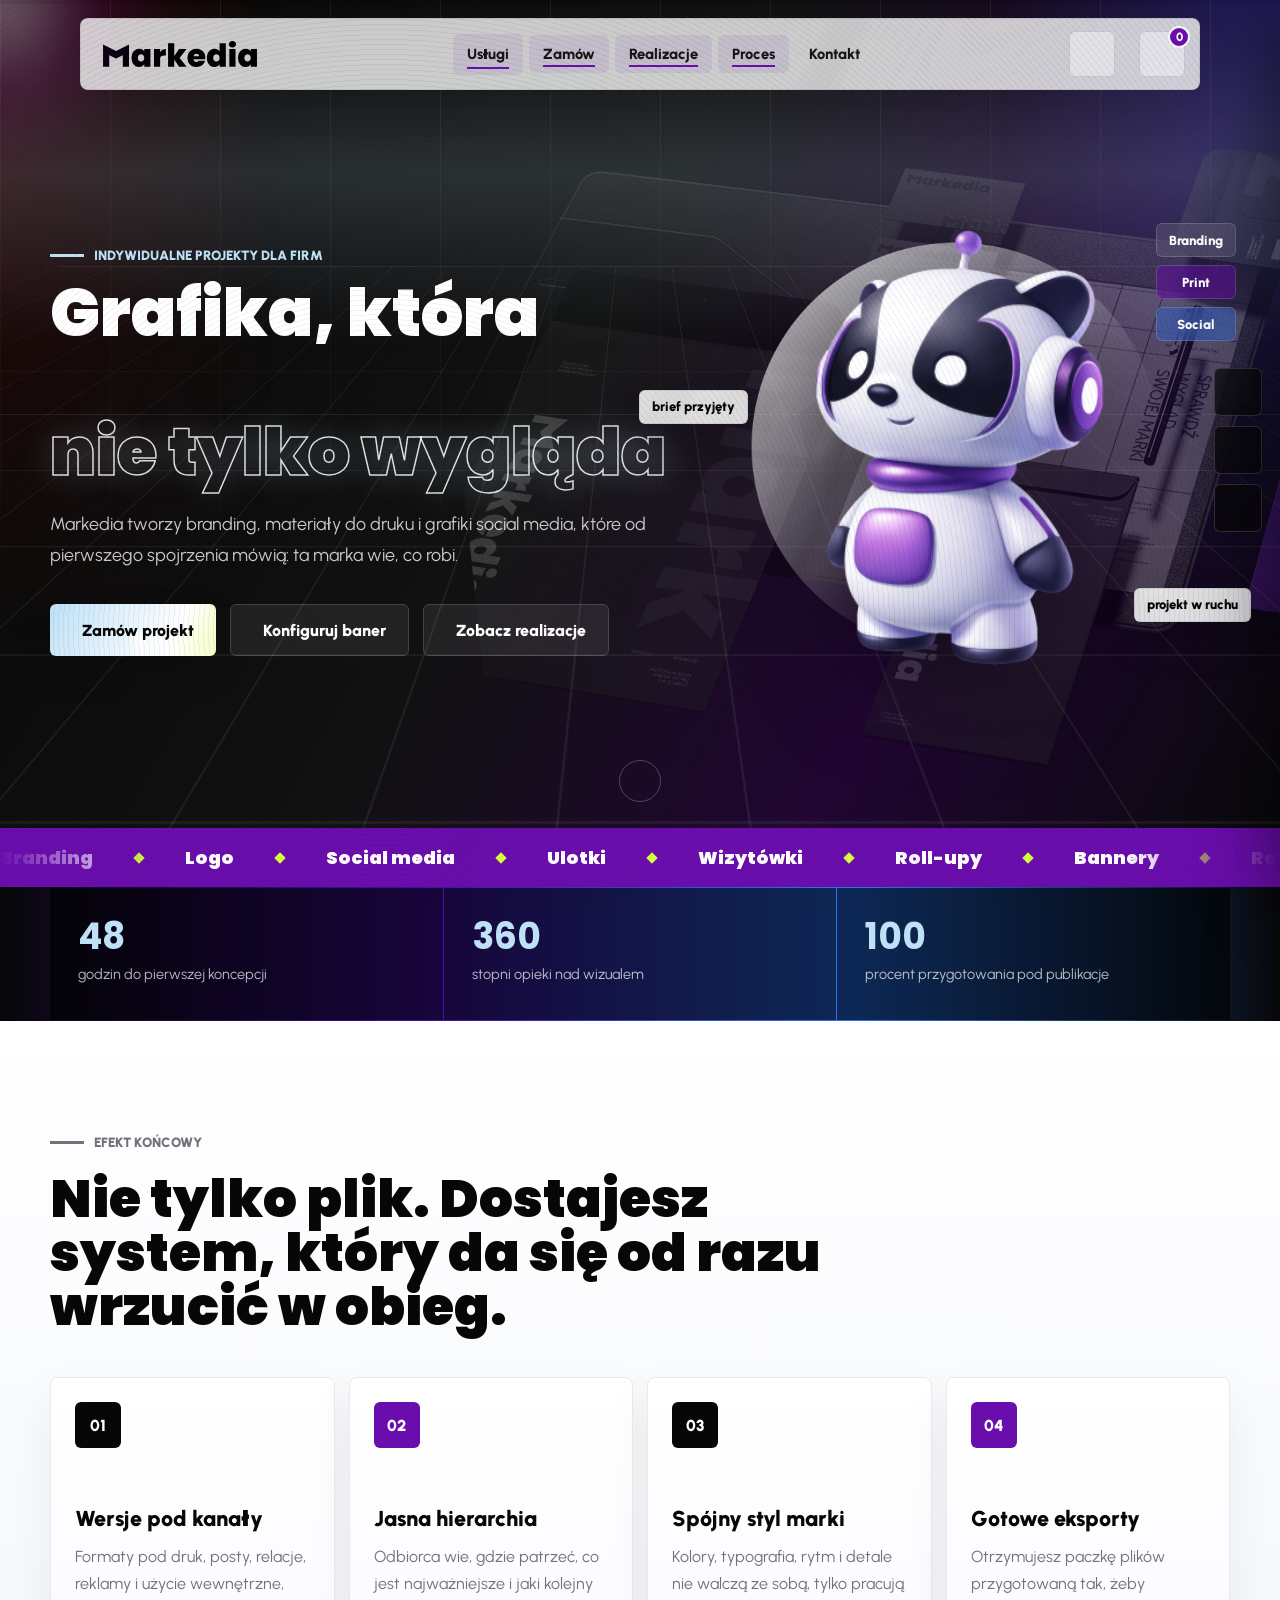
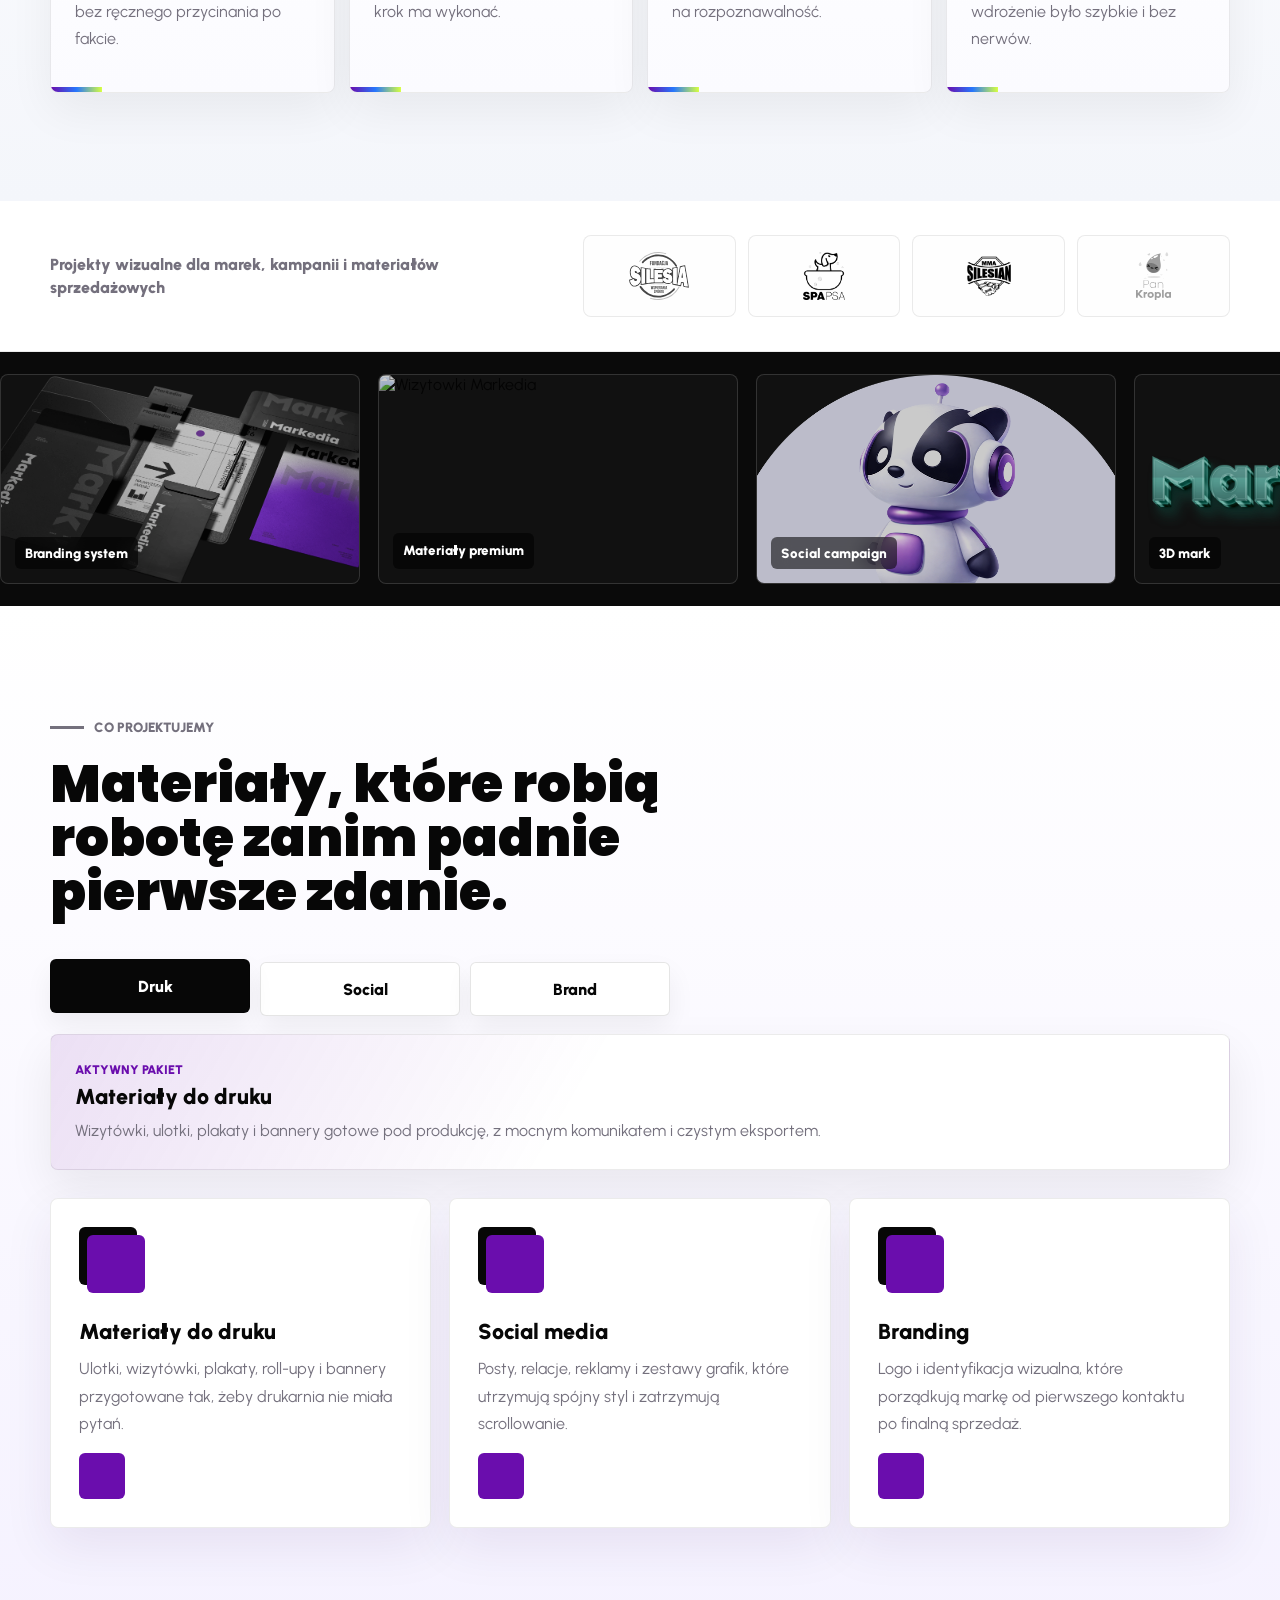
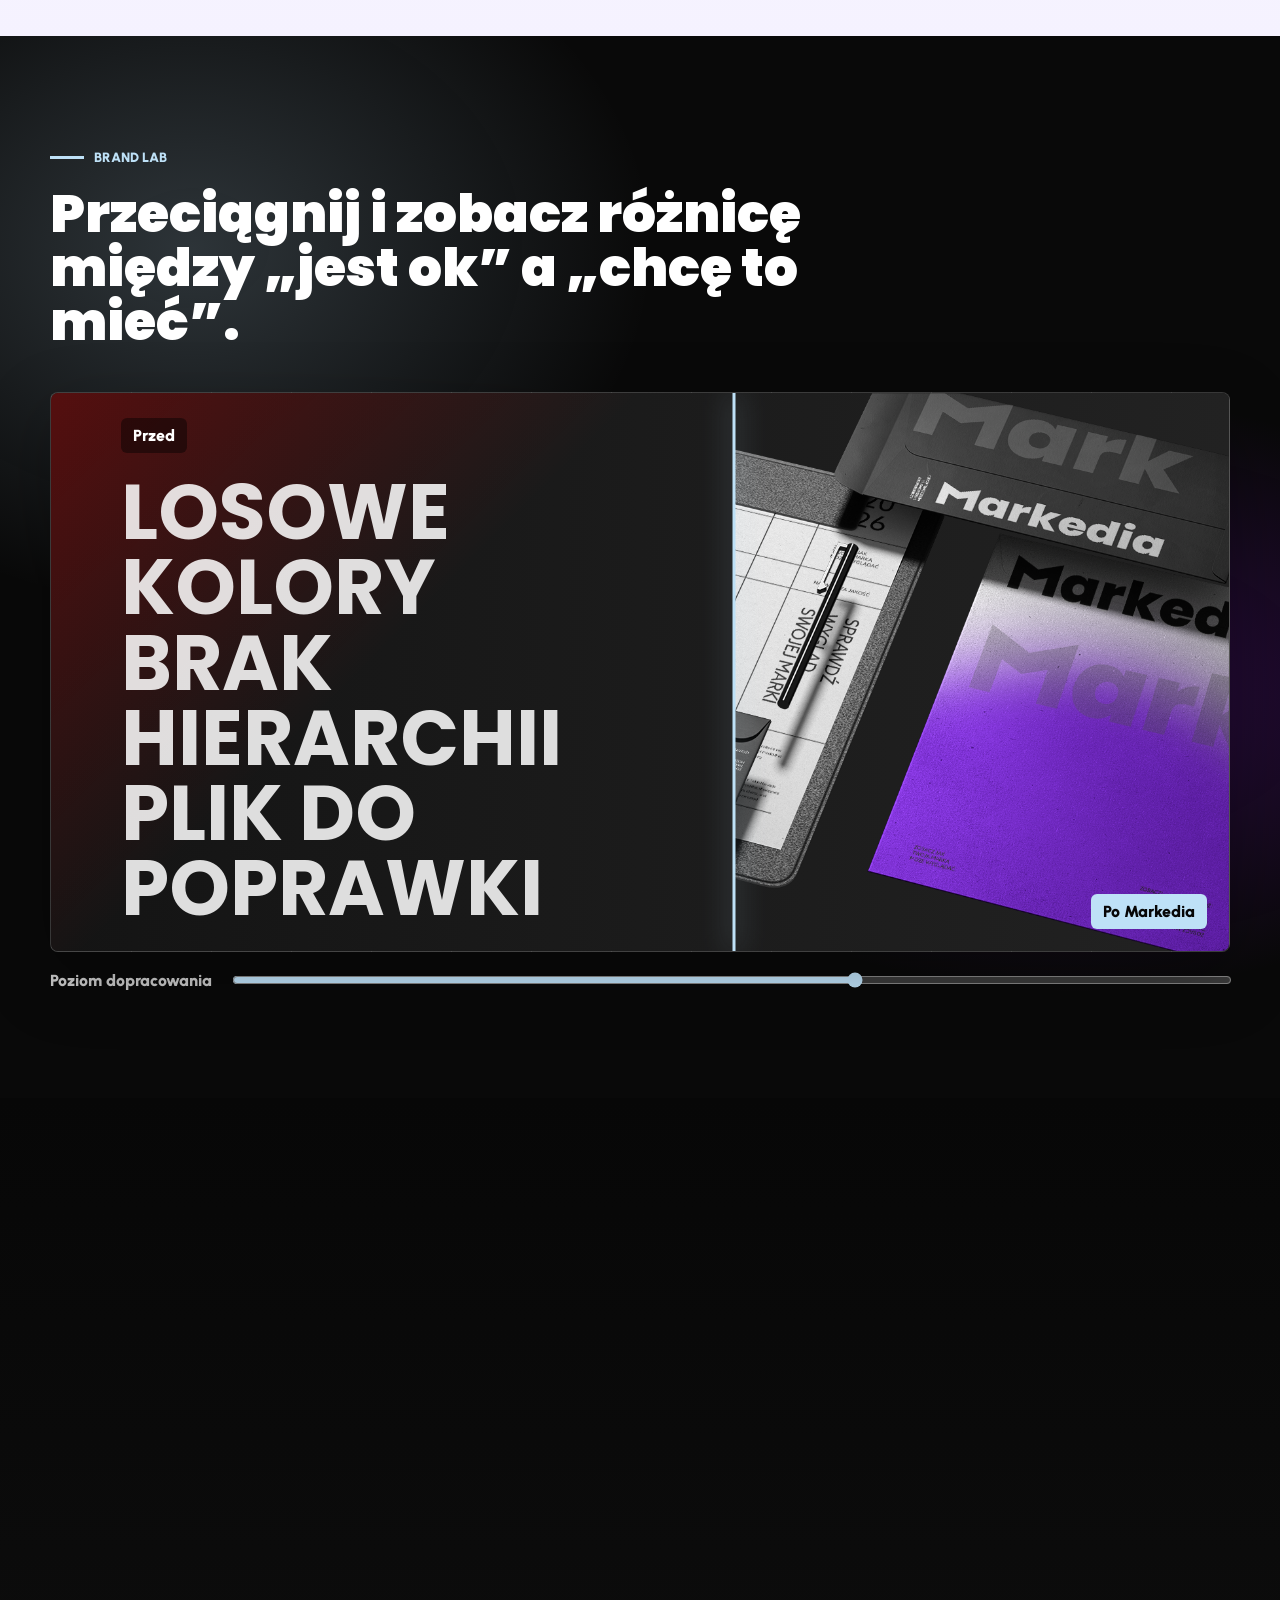
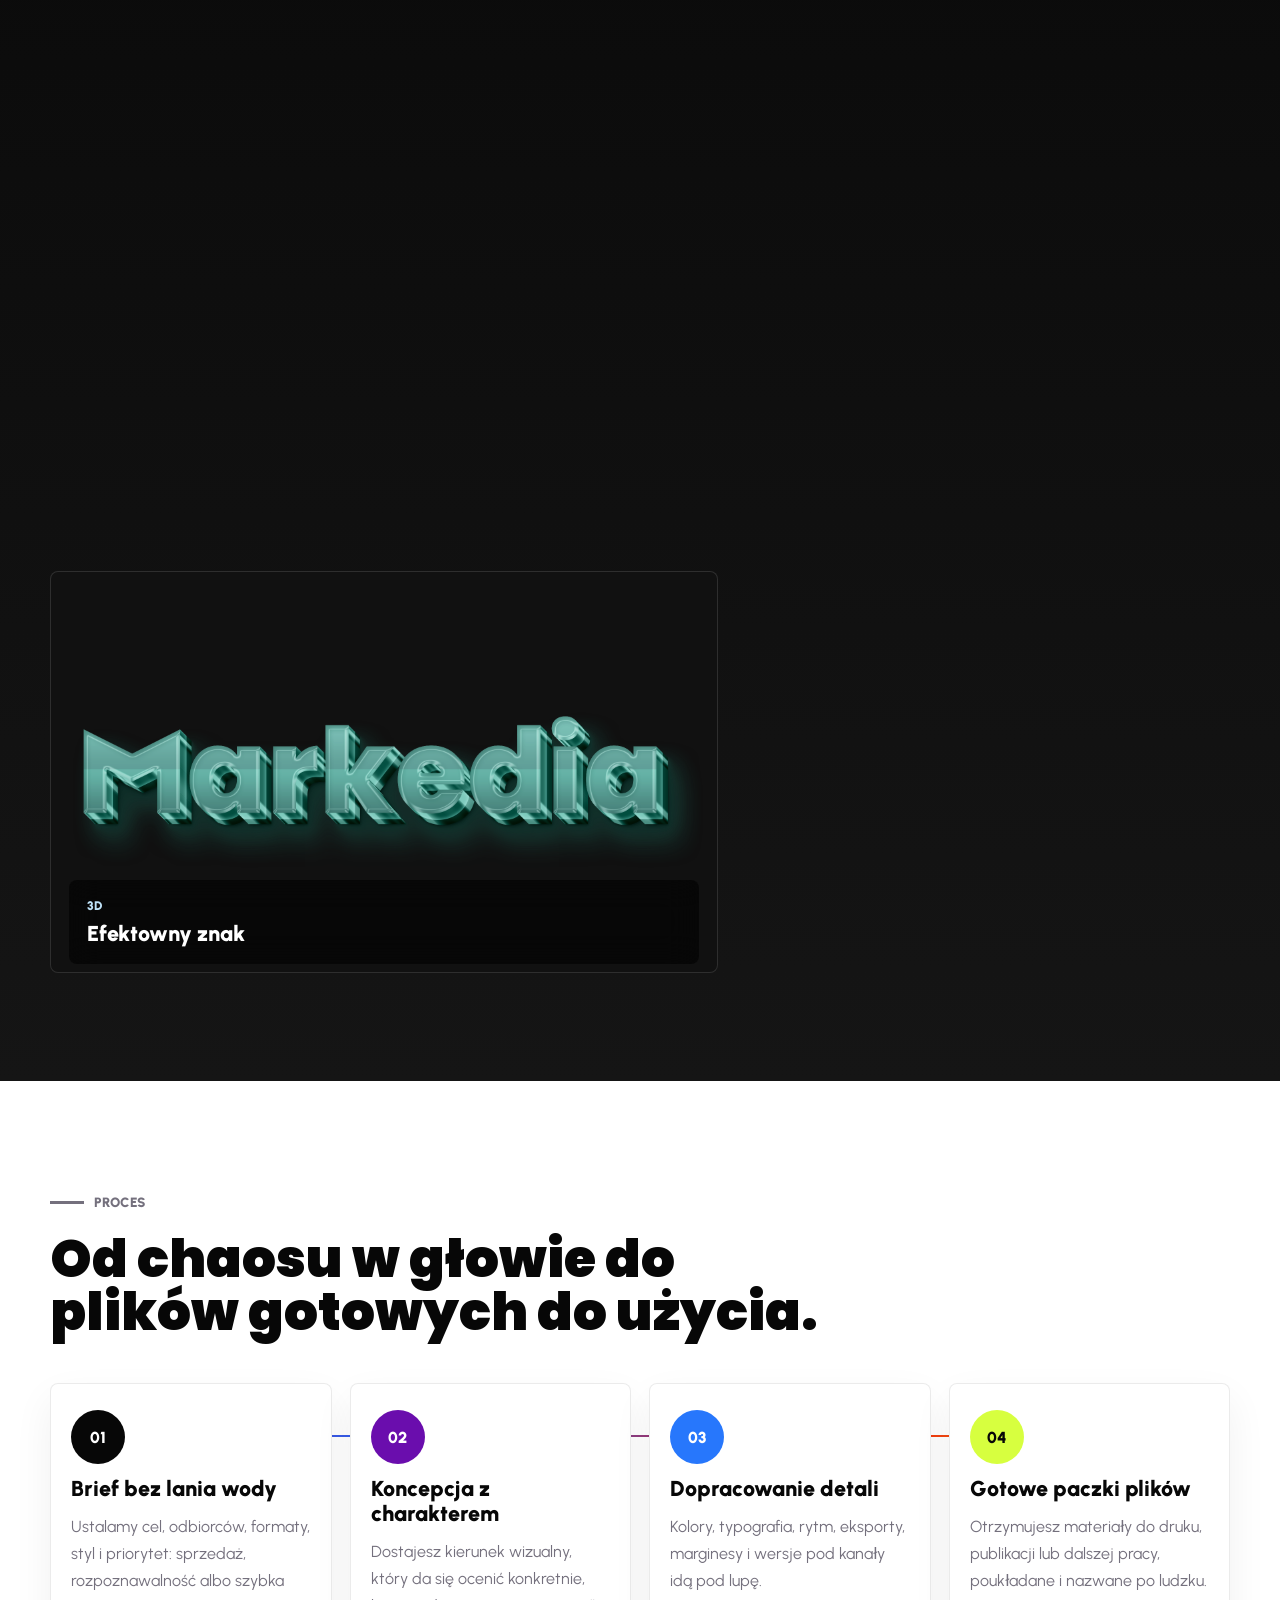
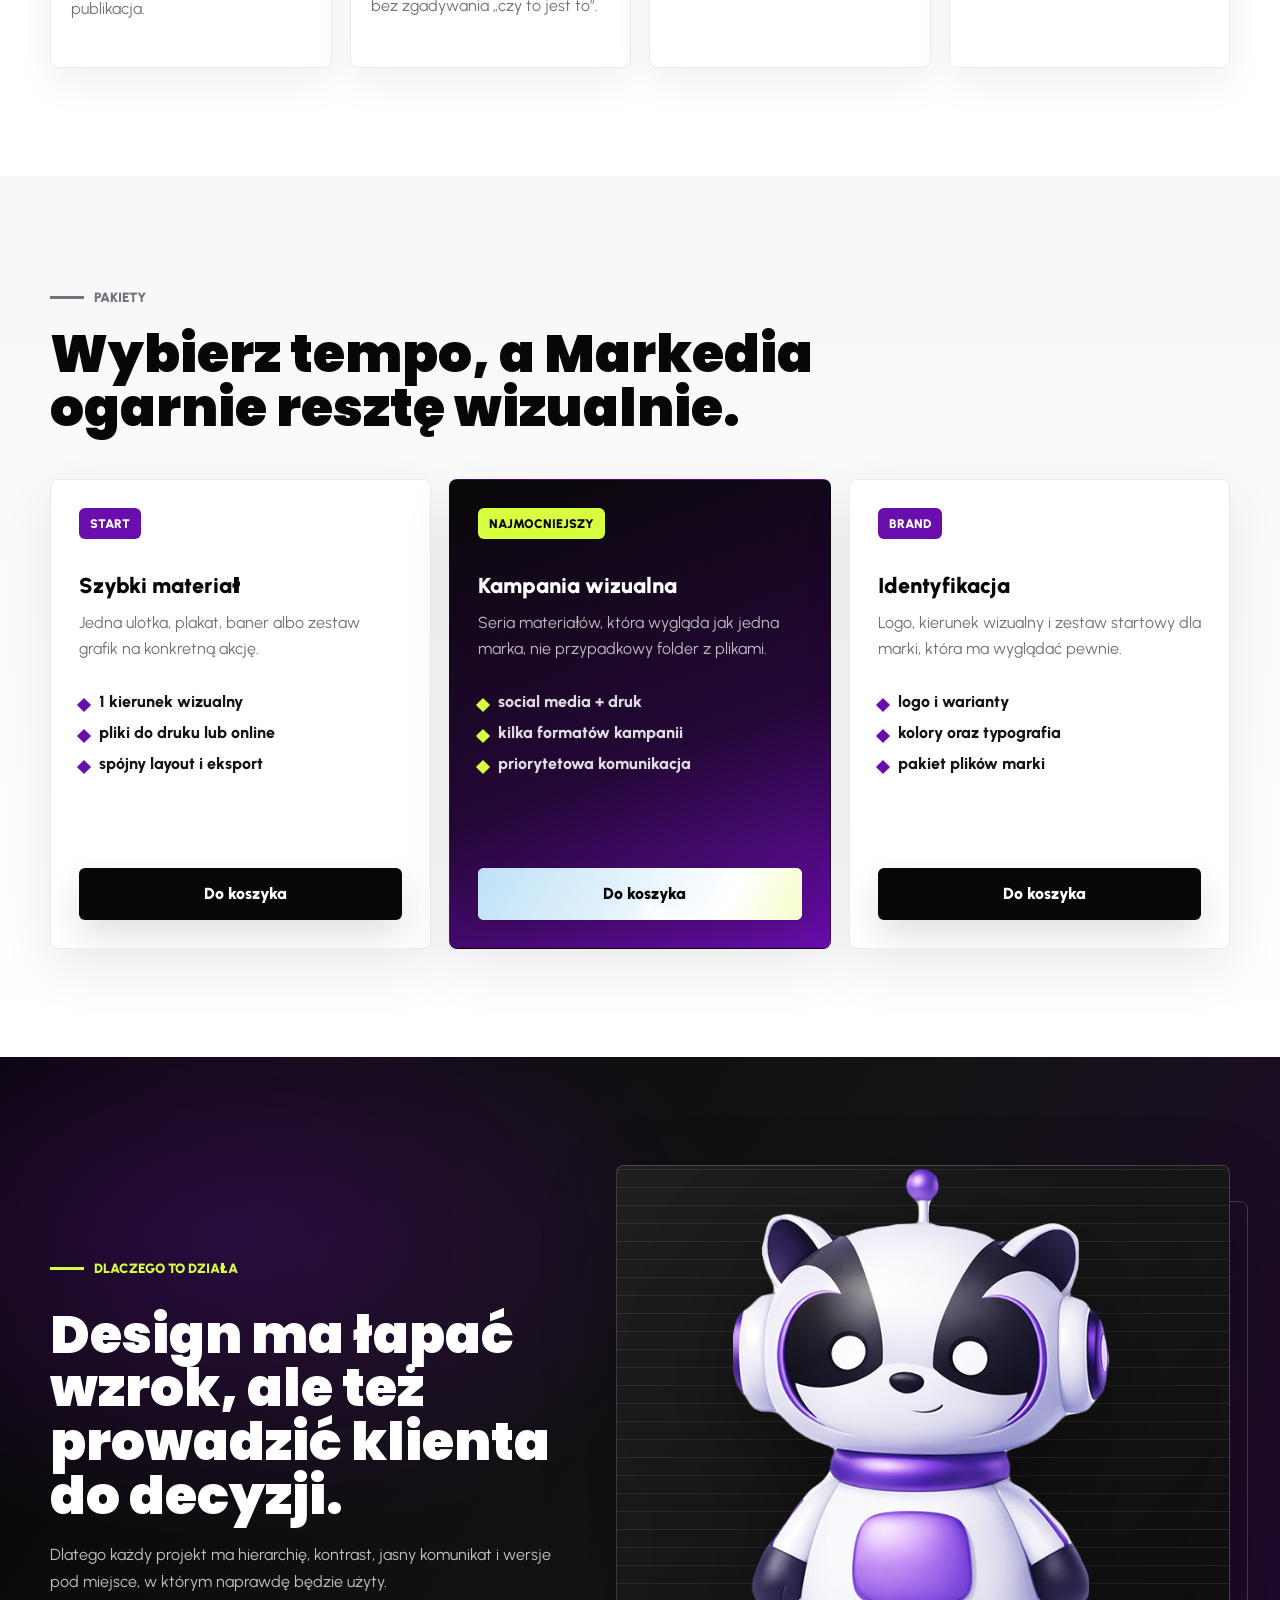
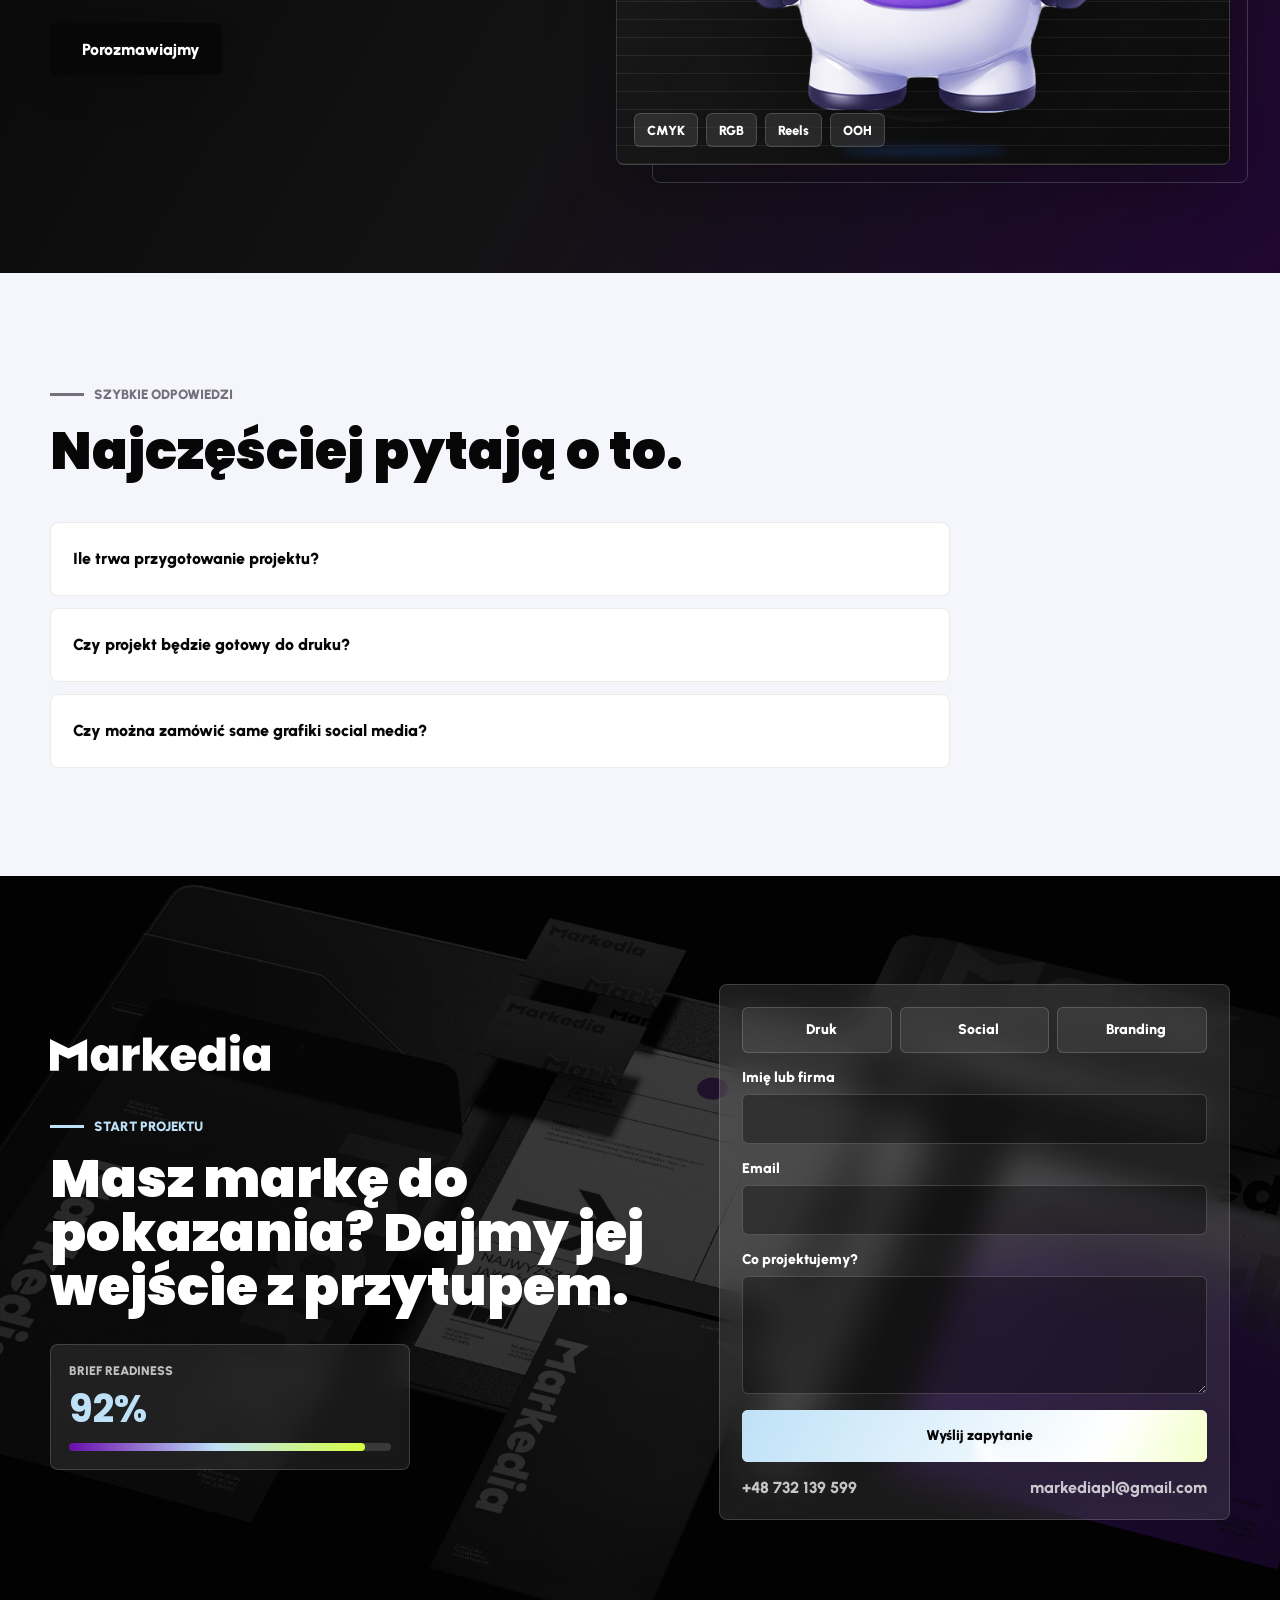
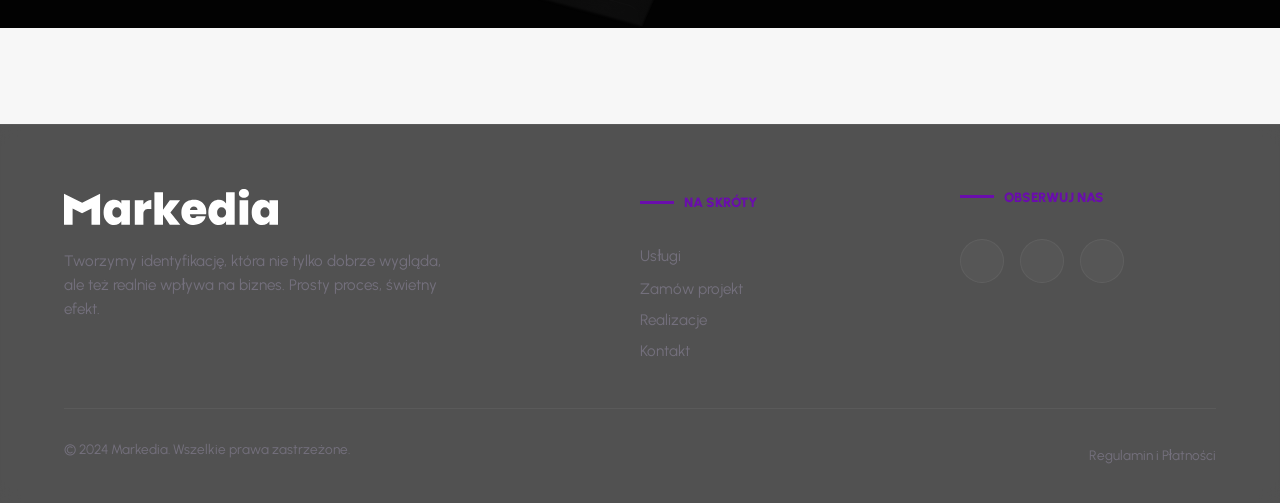
==== commit 25004dc1: "feat: complete checkout integration with local storage - Replaced mailto flow with an in-cart checko" ====
--- a/index.html
+++ b/index.html
@@ -579,10 +579,25 @@
           <span>Razem:</span>
           <strong data-cart-total>0 zł</strong>
         </div>
-        <button class="btn btn--primary magnetic" type="button" data-cart-checkout>
+
+        <div id="cart-checkout-form-container" style="display: none; margin-top: 16px; text-align: left;">
+            <p style="font-size: 0.9rem; margin-bottom: 12px; color: var(--text-muted);">Dane Zamawiającego</p>
+            <form id="cart-checkout-form" style="display: flex; flex-direction: column; gap: 12px;">
+                <input type="text" id="checkout-name" name="name" placeholder="Imię i nazwisko" required style="padding: 10px; border-radius: 8px; border: 1px solid var(--border); background: var(--surface); color: var(--text);">
+                <input type="text" id="checkout-company" name="company" placeholder="Nazwa firmy (opcjonalnie)" style="padding: 10px; border-radius: 8px; border: 1px solid var(--border); background: var(--surface); color: var(--text);">
+                <input type="email" id="checkout-email" name="email" placeholder="Adres e-mail" required style="padding: 10px; border-radius: 8px; border: 1px solid var(--border); background: var(--surface); color: var(--text);">
+                <input type="tel" id="checkout-phone" name="phone" placeholder="Numer telefonu" required style="padding: 10px; border-radius: 8px; border: 1px solid var(--border); background: var(--surface); color: var(--text);">
+                <textarea id="checkout-notes" name="notes" placeholder="Dodatkowe uwagi do zamówienia" rows="3" style="padding: 10px; border-radius: 8px; border: 1px solid var(--border); background: var(--surface); color: var(--text); resize: vertical;"></textarea>
+                <button type="submit" class="btn btn--primary" style="width: 100%; margin-top: 8px;">
+                    <i data-lucide="check"></i> Złóż zamówienie
+                </button>
+            </form>
+        </div>
+        <button class="btn btn--primary magnetic" type="button" data-cart-checkout id="cart-checkout-btn">
           <i data-lucide="credit-card" aria-hidden="true"></i>
           <span>Przejdź do kasy</span>
         </button>
+
       </div>
     </aside>
 
@@ -635,5 +650,29 @@
       onload="window.lucide && window.lucide.createIcons()"
     ></script>
     <script src="script.js"></script>
-  </body>
+
+    <!-- Order Confirmation Modal -->
+    <div id="order-confirmation-modal" class="modal" style="display: none; position: fixed; inset: 0; background: rgba(0,0,0,0.8); z-index: 1000; align-items: center; justify-content: center;">
+        <div class="modal-content" style="background: var(--paper); padding: 40px; border-radius: 20px; max-width: 500px; width: 90%; text-align: center; border: 1px solid var(--border);">
+            <i data-lucide="check-circle" style="width: 64px; height: 64px; color: var(--success); margin-bottom: 20px;"></i>
+            <h2 style="margin-bottom: 10px;">Dziękujemy za zamówienie!</h2>
+            <p style="color: var(--text-muted); margin-bottom: 24px;">Twoje zamówienie zostało pomyślnie złożone.</p>
+
+            <div style="background: var(--surface); padding: 20px; border-radius: 12px; margin-bottom: 24px; text-align: left;">
+                <p><strong>Nr zamówienia:</strong> <span id="confirm-order-id"></span></p>
+                <p><strong>Wartość:</strong> <span id="confirm-order-total"></span></p>
+                <p><strong>Przewidywany czas:</strong> 14 dni roboczych</p>
+            </div>
+
+            <a href="crm.html#client-orders-view" class="btn btn--primary" style="width: 100%; display: flex; justify-content: center;">
+                Przejdź do "Moje zamówienia"
+            </a>
+            <button type="button" class="btn btn--dark" style="width: 100%; margin-top: 12px; display: flex; justify-content: center;" onclick="document.getElementById('order-confirmation-modal').style.display='none'">
+                Zamknij
+            </button>
+        </div>
+    </div>
+    <!-- End Order Confirmation Modal -->
+
+</body>
 </html>
--- a/style.css
+++ b/style.css
@@ -2686,6 +2686,11 @@
 .banner-form label {
   display: grid;
   gap: 8px;
+}
+
+/* Hidden util */
+.hidden {
+  display: none !important;
 }
 
 .banner-form__wide,
@@ -4477,6 +4482,57 @@
   transform: rotate(45deg);
 }
 
+/* VISUAL GRID FOR CONFIGURATOR */
+.config-visual-grid {
+  display: grid;
+  grid-template-columns: repeat(auto-fill, minmax(140px, 1fr));
+  gap: 12px;
+  margin-top: 4px;
+}
+
+.config-visual-card {
+  display: grid;
+  gap: 8px;
+  padding: 8px;
+  border: 1px solid rgba(0, 0, 0, 0.1);
+  border-radius: 6px;
+  background: #fff;
+  cursor: pointer;
+  transition: transform 200ms var(--ease), border-color 200ms ease, box-shadow 200ms ease;
+}
+
+.config-visual-card img {
+  width: 100%;
+  aspect-ratio: 2 / 1;
+  object-fit: cover;
+  border-radius: 4px;
+  background: #f7f7f7;
+}
+
+.config-visual-card span {
+  font-size: 0.8rem;
+  font-weight: 800;
+  color: var(--muted);
+  text-align: center;
+  overflow: hidden;
+  text-overflow: ellipsis;
+  white-space: nowrap;
+}
+
+.config-visual-card:hover {
+  transform: translateY(-2px);
+  border-color: rgba(106, 13, 173, 0.3);
+}
+
+.config-visual-card.is-active {
+  border-color: var(--purple);
+  box-shadow: 0 0 0 2px rgba(106, 13, 173, 0.2);
+}
+
+.config-visual-card.is-active span {
+  color: var(--purple);
+}
+
 .config-recap-options {
   grid-column: 1 / -1;
   margin-top: -5px;
@@ -4552,3 +4608,217 @@
   line-height: 1.6;
   margin-bottom: 1rem;
 }
+
+/* ==========================================================================
+   SKLEP (STORE VIEW) - NOWOCZESNY WYGLĄD
+   ========================================================================== */
+.store-categories-nav {
+  display: flex;
+  flex-wrap: wrap;
+  gap: 12px;
+  margin-bottom: 40px;
+  justify-content: center;
+}
+
+.store-categories-nav button {
+  padding: 12px 24px;
+  border-radius: 50px;
+  border: 1px solid rgba(0, 0, 0, 0.08);
+  background: rgba(255, 255, 255, 0.7);
+  backdrop-filter: blur(10px);
+  -webkit-backdrop-filter: blur(10px);
+  color: var(--ink);
+  font-weight: 600;
+  cursor: pointer;
+  transition: all 0.3s var(--ease);
+  font-size: 0.95rem;
+  box-shadow: 0 4px 15px rgba(0, 0, 0, 0.03);
+}
+
+.store-categories-nav button:hover {
+  transform: translateY(-2px);
+  box-shadow: 0 8px 25px rgba(0, 0, 0, 0.06);
+  border-color: rgba(106, 13, 173, 0.3);
+}
+
+.store-categories-nav button.is-active {
+  background: var(--purple);
+  color: #fff;
+  border-color: var(--purple);
+  box-shadow: 0 8px 25px rgba(106, 13, 173, 0.35);
+}
+
+.store-products-grid {
+  display: grid;
+  grid-template-columns: repeat(auto-fill, minmax(300px, 1fr));
+  gap: 30px;
+  margin-bottom: 60px;
+}
+
+.product-card {
+  position: relative;
+  background: rgba(255, 255, 255, 0.8);
+  backdrop-filter: blur(12px);
+  -webkit-backdrop-filter: blur(12px);
+  border: 1px solid rgba(255, 255, 255, 0.5);
+  border-radius: 20px;
+  overflow: hidden;
+  transition: all 0.4s var(--ease);
+  display: flex;
+  flex-direction: column;
+  box-shadow: 0 10px 40px rgba(0, 0, 0, 0.04);
+}
+
+.product-card:hover {
+  transform: translateY(-8px);
+  box-shadow: 0 20px 50px rgba(106, 13, 173, 0.12);
+  border-color: rgba(106, 13, 173, 0.2);
+}
+
+.product-card__image {
+  position: relative;
+  width: 100%;
+  aspect-ratio: 4/3;
+  overflow: hidden;
+  background: #f0f0f0;
+}
+
+.product-card__image img {
+  width: 100%;
+  height: 100%;
+  object-fit: cover;
+  transition: transform 0.6s var(--ease);
+}
+
+.product-card:hover .product-card__image img {
+  transform: scale(1.05);
+}
+
+.product-badge {
+  position: absolute;
+  top: 15px;
+  right: 15px;
+  padding: 6px 14px;
+  border-radius: 50px;
+  font-size: 0.75rem;
+  font-weight: 800;
+  text-transform: uppercase;
+  letter-spacing: 0.05em;
+  z-index: 2;
+  box-shadow: 0 4px 15px rgba(0, 0, 0, 0.1);
+}
+
+.product-badge--popular {
+  background: var(--lime);
+  color: var(--ink);
+}
+
+.product-badge--new {
+  background: var(--purple);
+  color: #fff;
+}
+
+.product-card__content {
+  padding: 24px;
+  display: flex;
+  flex-direction: column;
+  flex-grow: 1;
+}
+
+.product-card__title {
+  font-size: 1.25rem;
+  font-weight: 800;
+  margin: 0 0 10px 0;
+  color: var(--ink);
+}
+
+.product-card__desc {
+  font-size: 0.9rem;
+  color: var(--muted);
+  margin: 0 0 20px 0;
+  line-height: 1.5;
+  flex-grow: 1;
+}
+
+.product-card__footer {
+  display: flex;
+  align-items: center;
+  justify-content: space-between;
+  margin-top: auto;
+  padding-top: 20px;
+  border-top: 1px solid rgba(0, 0, 0, 0.06);
+}
+
+.product-card__price {
+  display: flex;
+  flex-direction: column;
+}
+
+.product-card__price span {
+  font-size: 0.75rem;
+  color: var(--muted);
+  text-transform: uppercase;
+  letter-spacing: 0.05em;
+  font-weight: 600;
+}
+
+.product-card__price strong {
+  font-size: 1.25rem;
+  font-weight: 900;
+  color: var(--ink);
+}
+
+.product-card__btn {
+  padding: 10px 20px;
+  border-radius: 50px;
+  background: var(--ink);
+  color: #fff;
+  font-weight: 600;
+  font-size: 0.9rem;
+  border: none;
+  cursor: pointer;
+  transition: all 0.3s var(--ease);
+  display: inline-flex;
+  align-items: center;
+  gap: 8px;
+}
+
+.product-card:hover .product-card__btn {
+  background: var(--purple);
+  box-shadow: 0 4px 15px rgba(106, 13, 173, 0.3);
+}
+
+.configurator-header {
+  display: flex;
+  align-items: center;
+  gap: 20px;
+  margin-bottom: 30px;
+  padding-bottom: 20px;
+  border-bottom: 1px solid rgba(0,0,0,0.06);
+}
+
+.config-title {
+  margin: 0;
+  font-size: 1.5rem;
+  font-weight: 800;
+}
+
+#back-to-store {
+  padding: 10px 16px;
+  display: flex;
+  align-items: center;
+  gap: 8px;
+  border-radius: 50px;
+  background: #fff;
+  border: 1px solid rgba(0,0,0,0.1);
+  font-weight: 600;
+  cursor: pointer;
+  transition: all 0.3s ease;
+  box-shadow: 0 2px 8px rgba(0,0,0,0.02);
+}
+
+#back-to-store:hover {
+  background: var(--paper);
+  border-color: rgba(0,0,0,0.2);
+  transform: translateX(-4px);
+}
